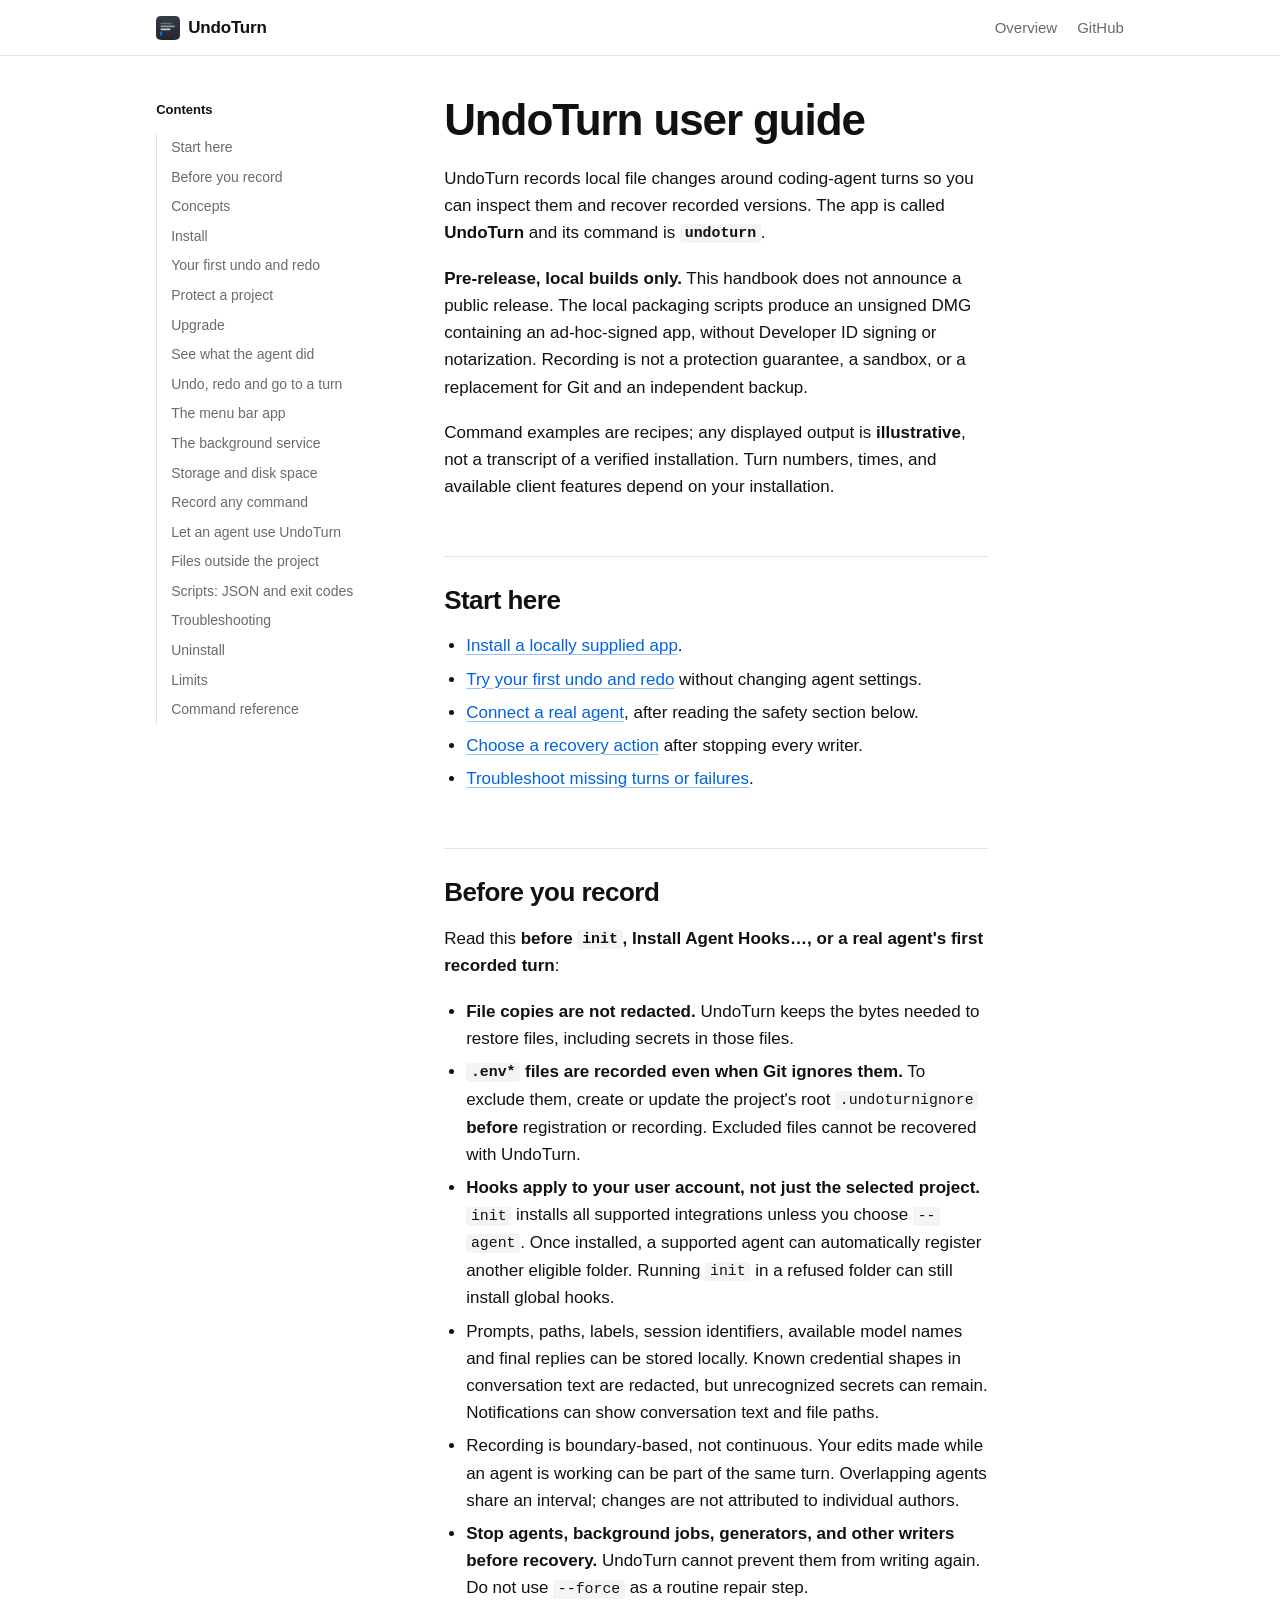
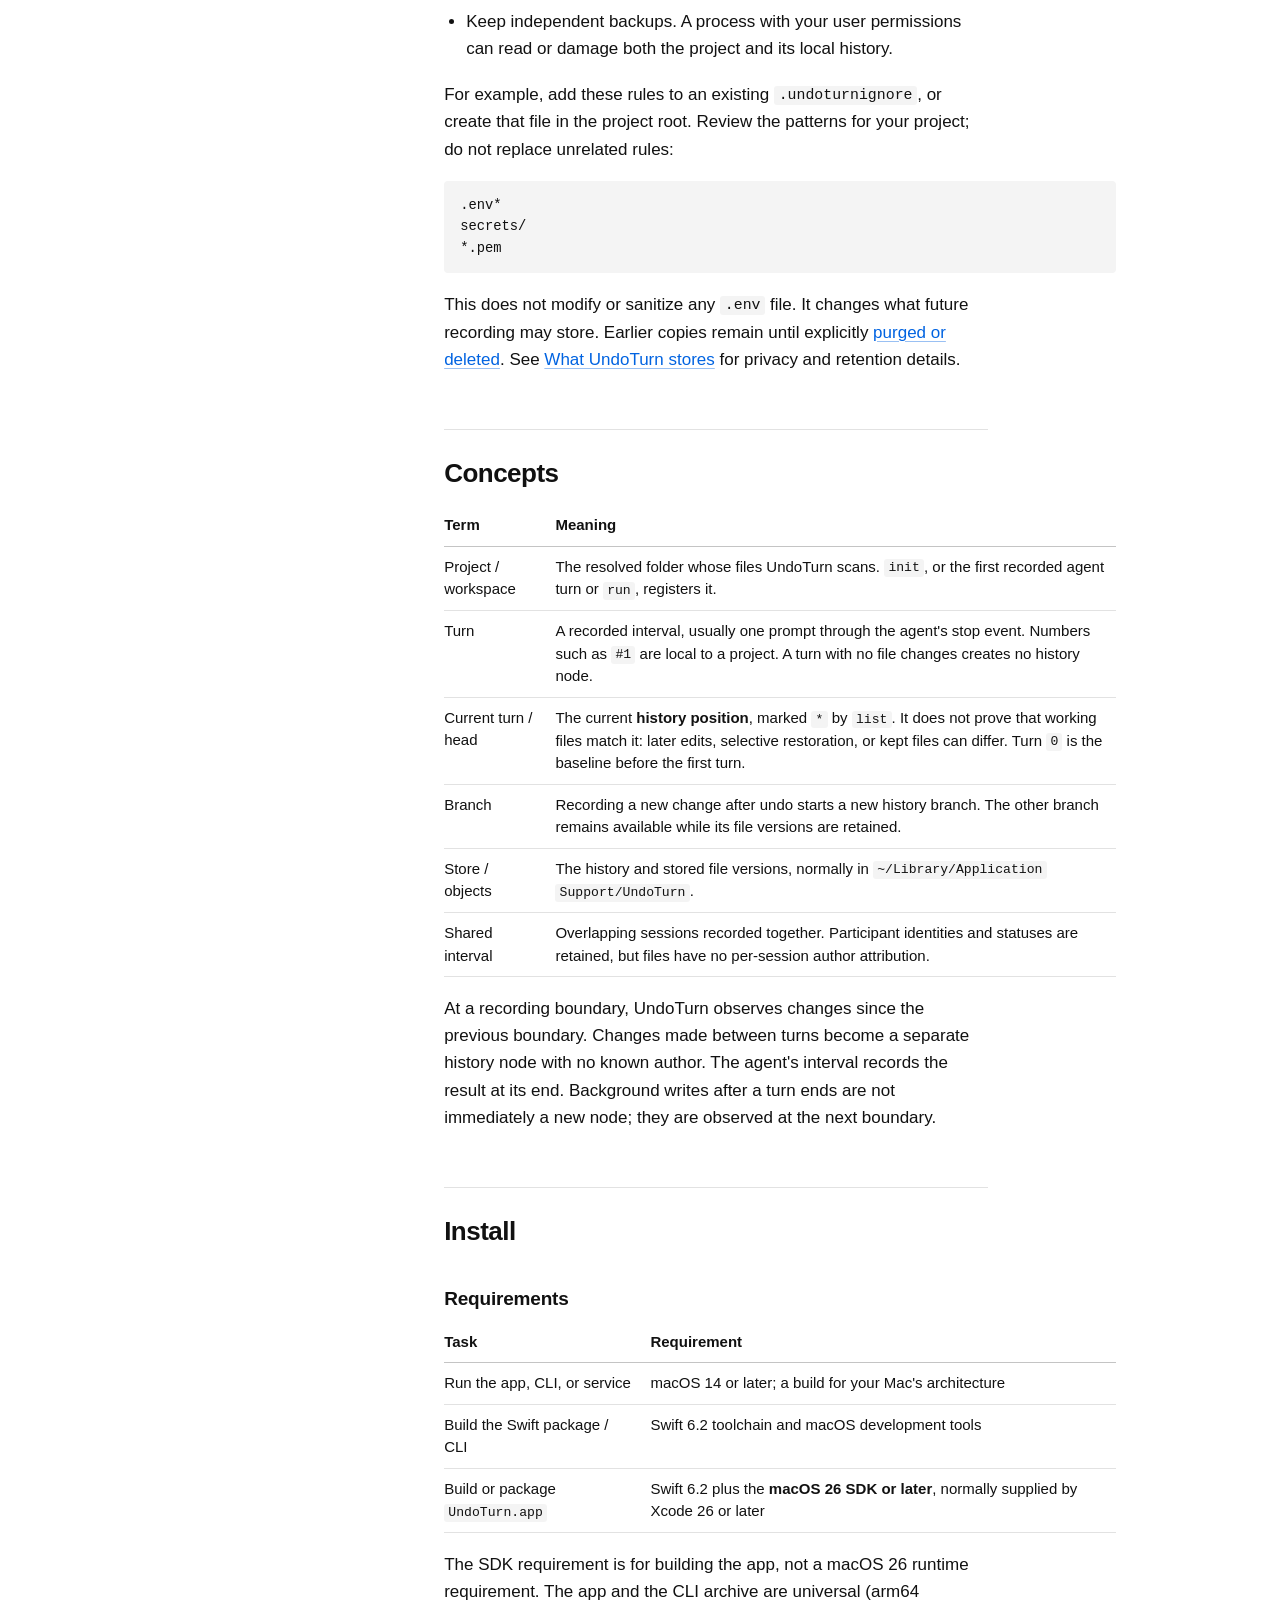
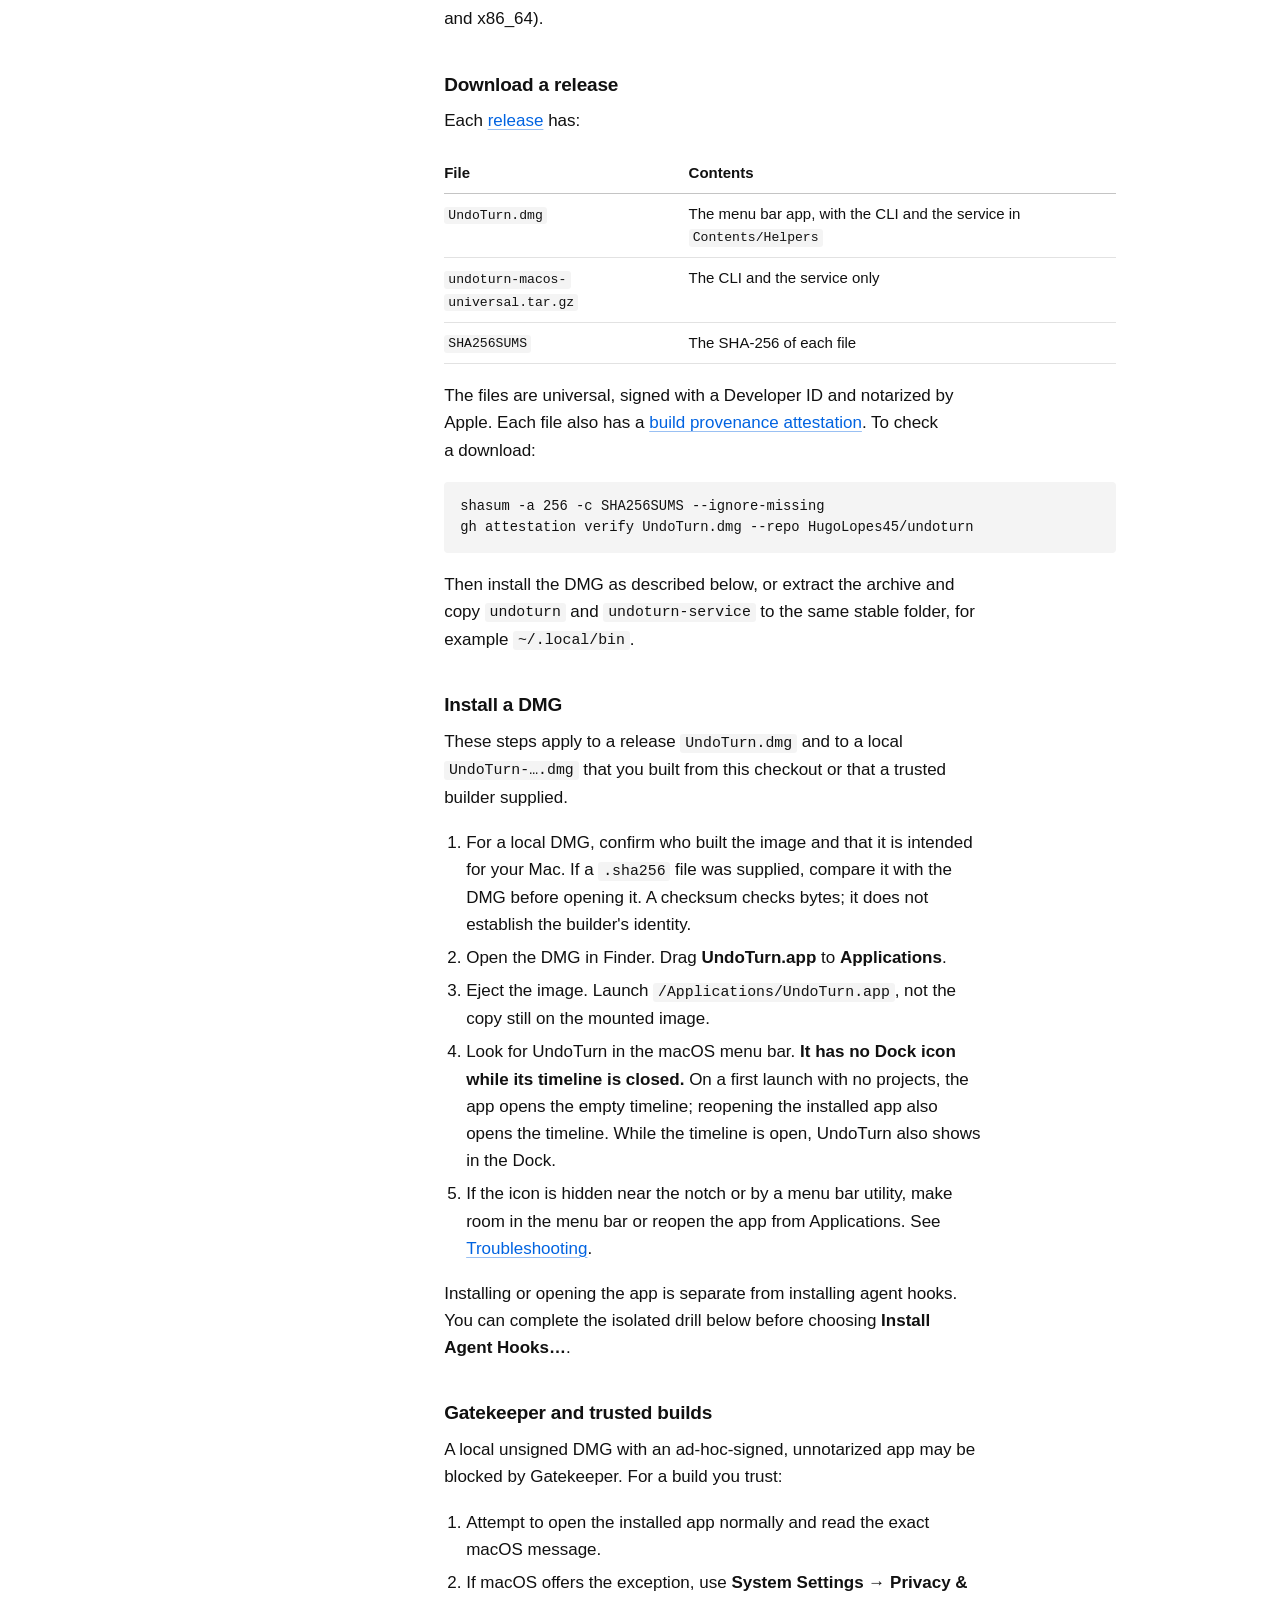
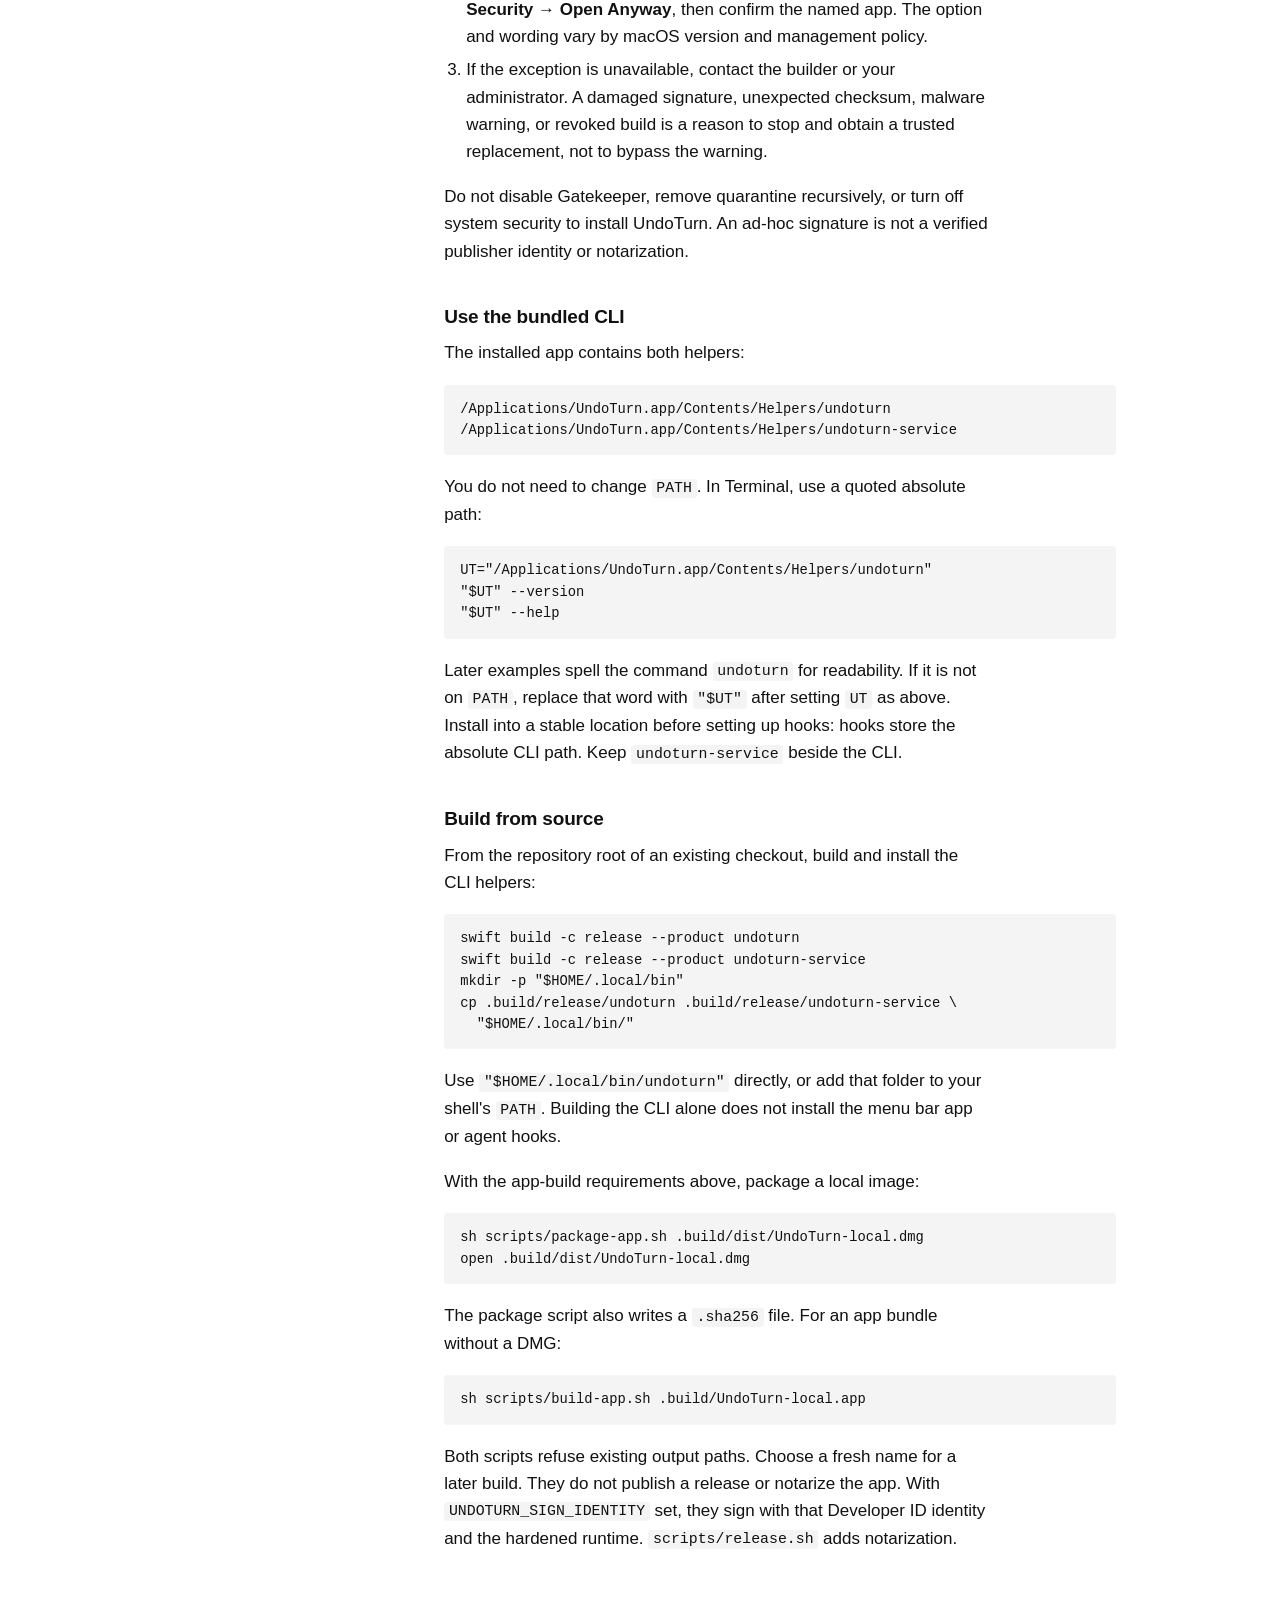
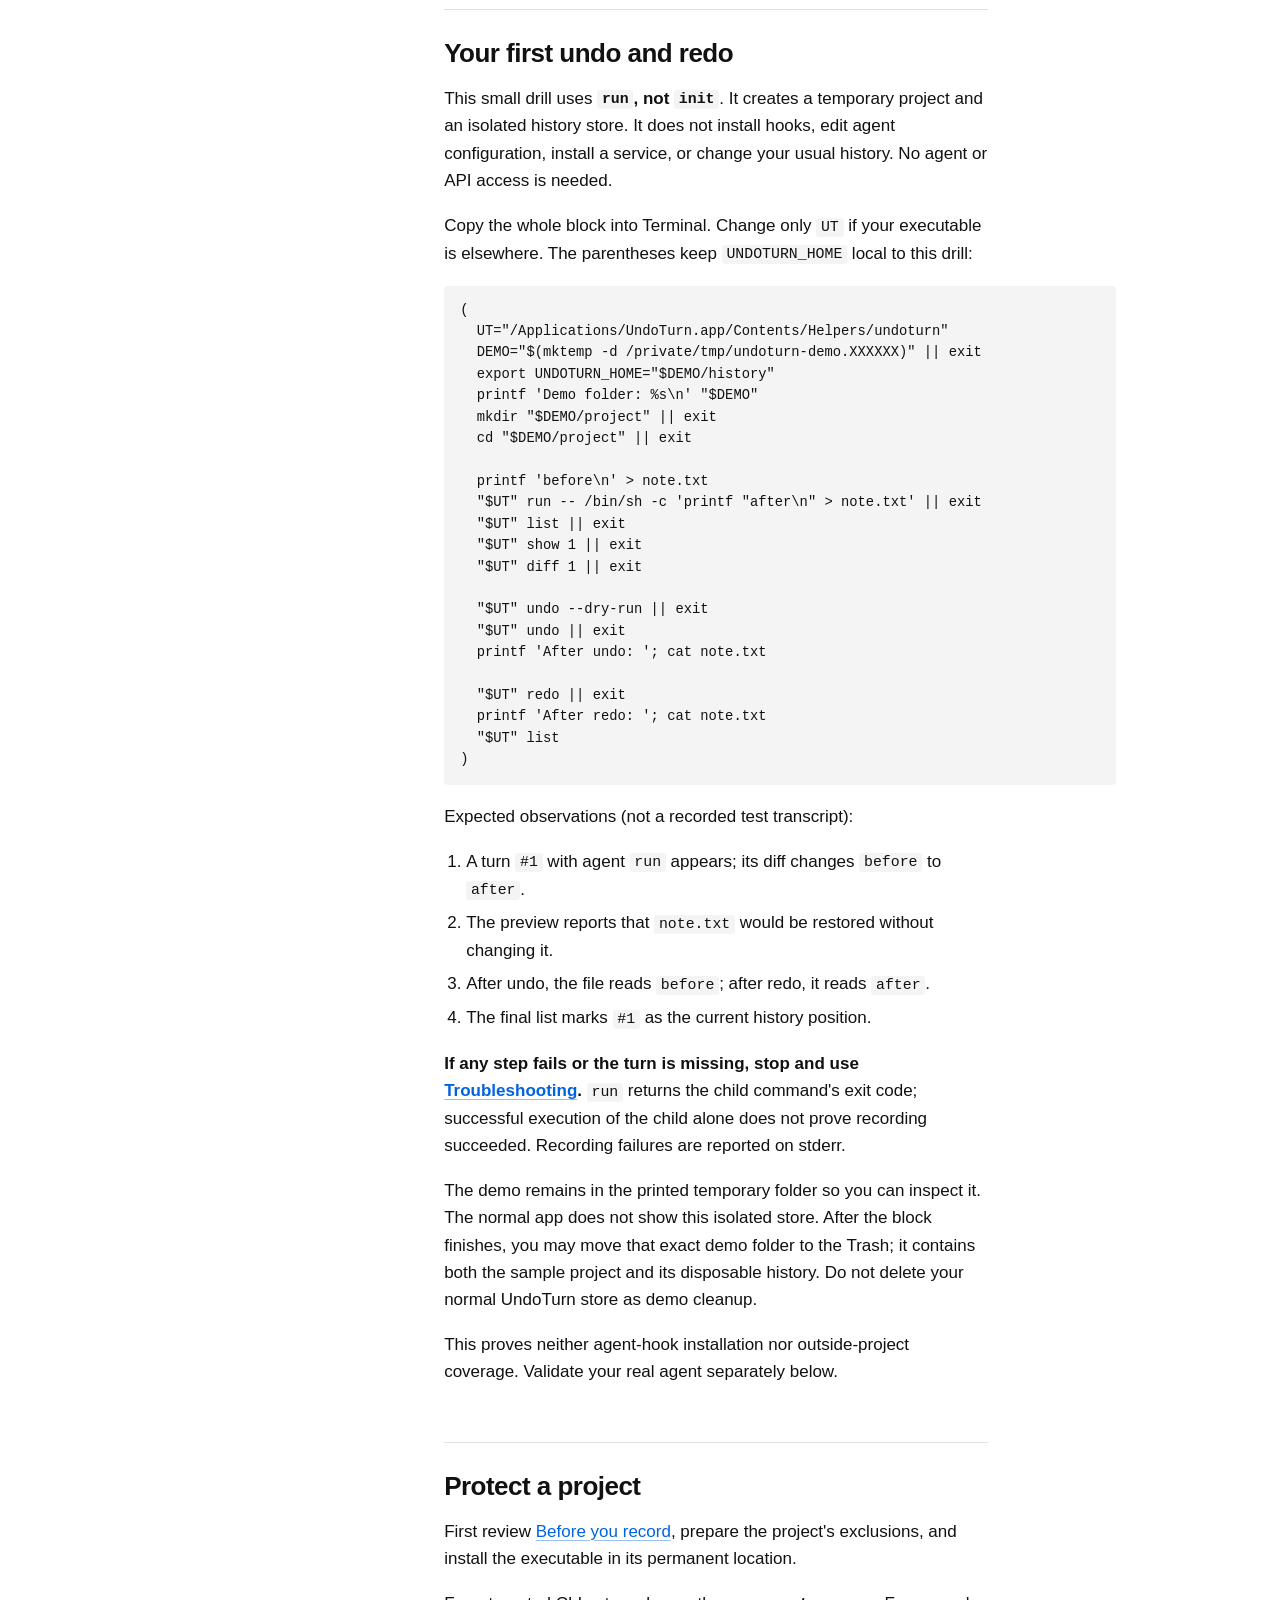
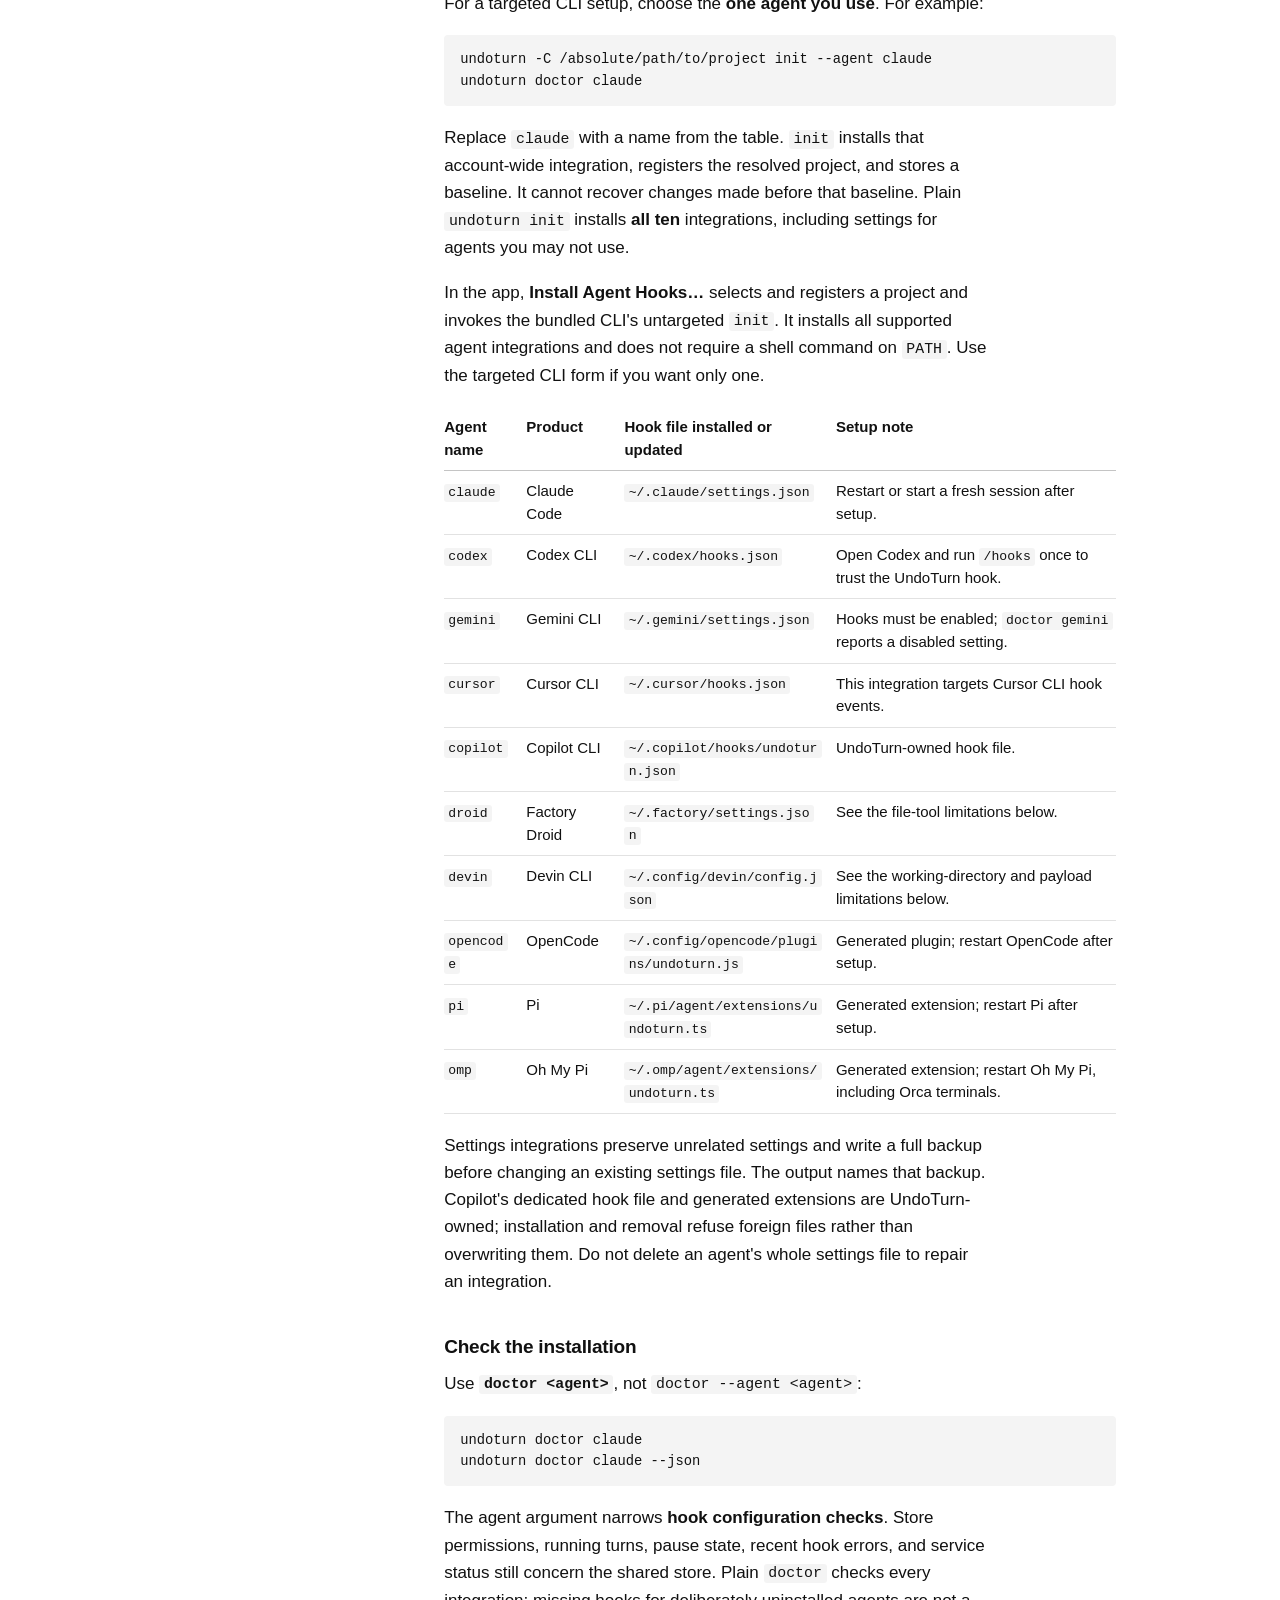
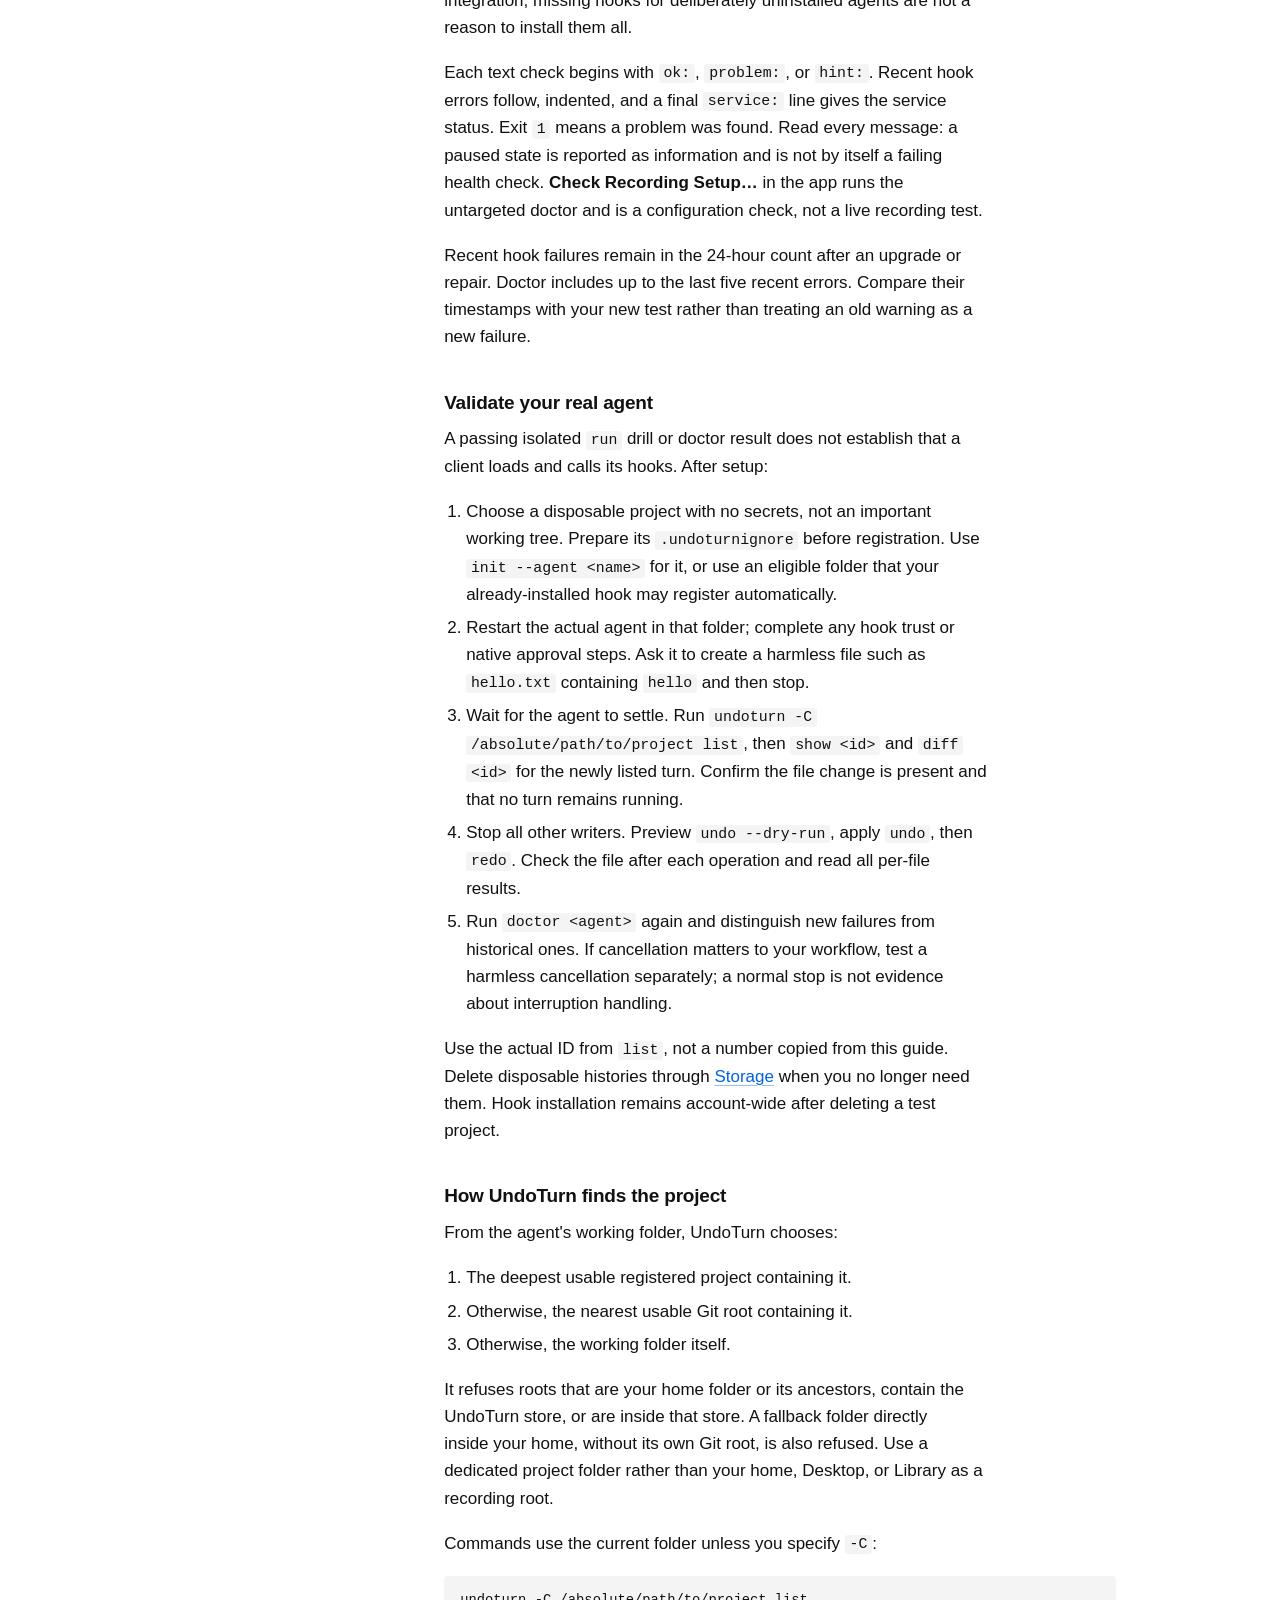
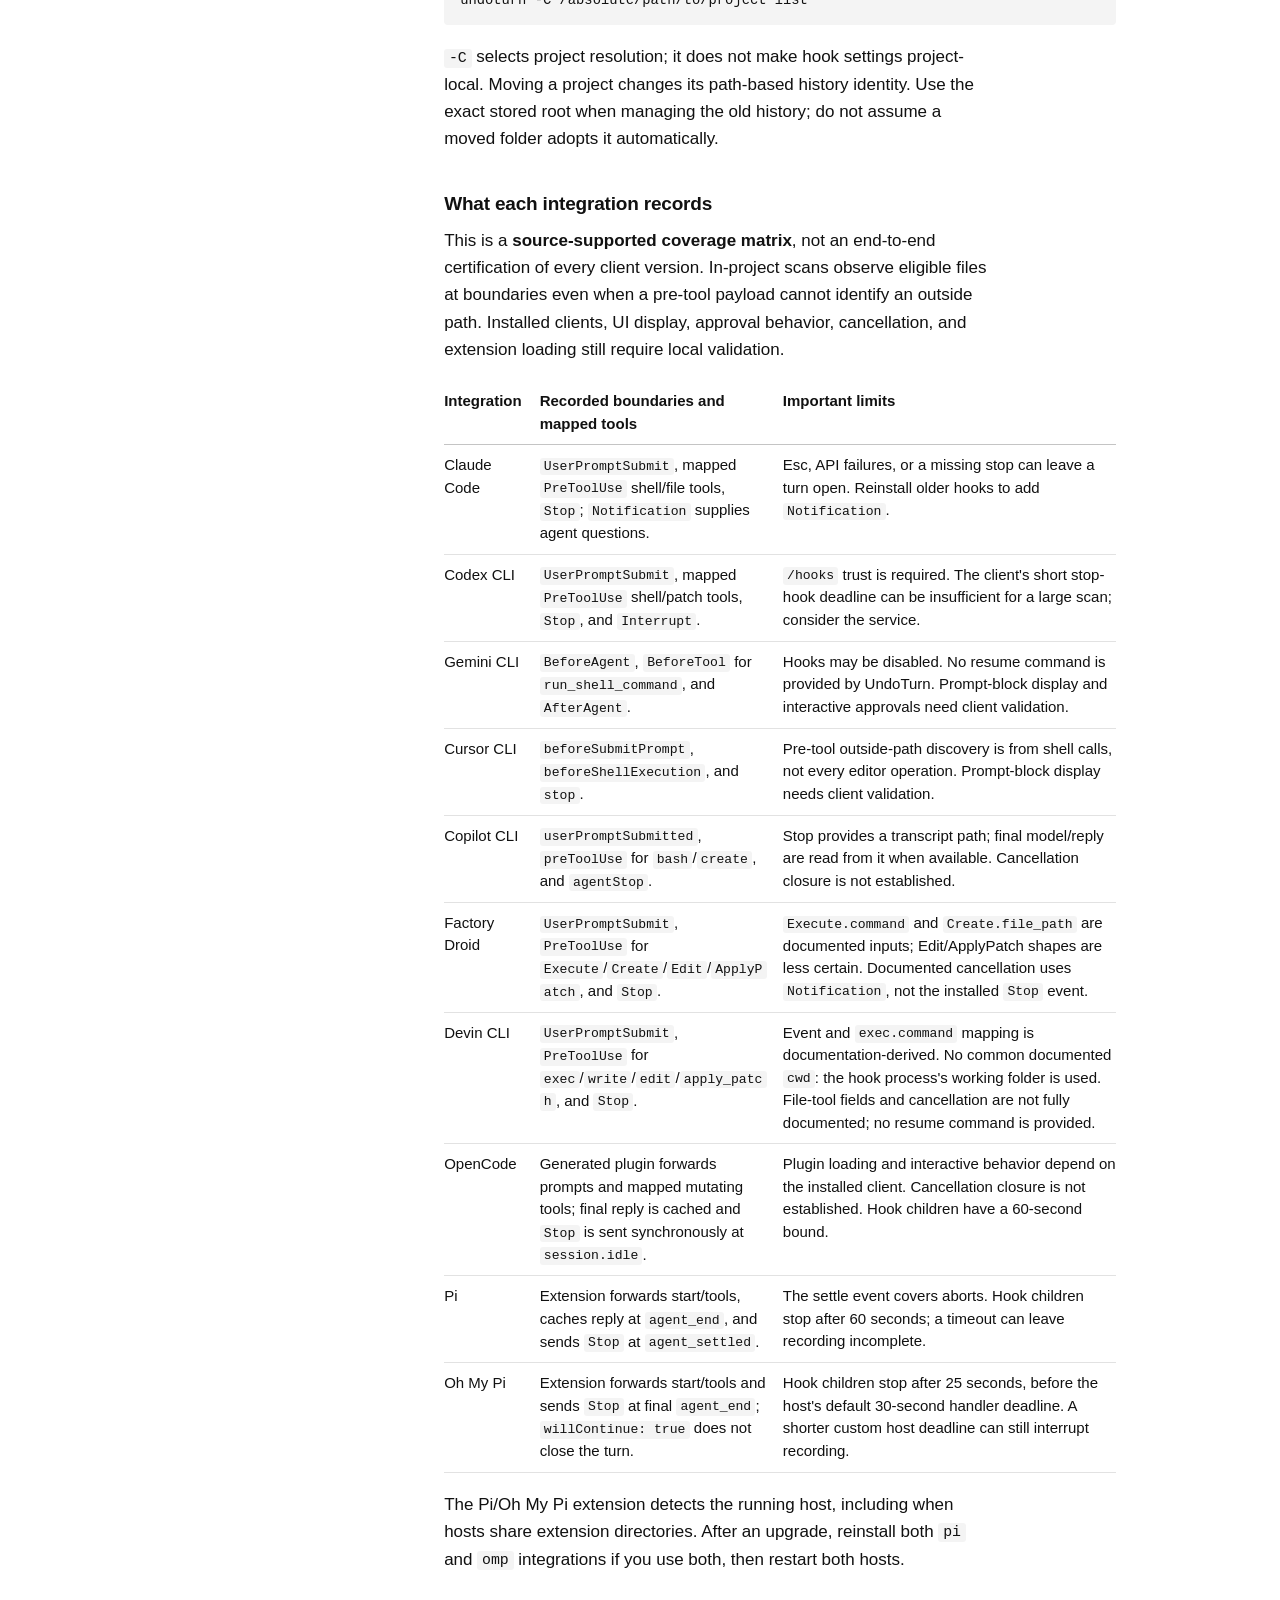
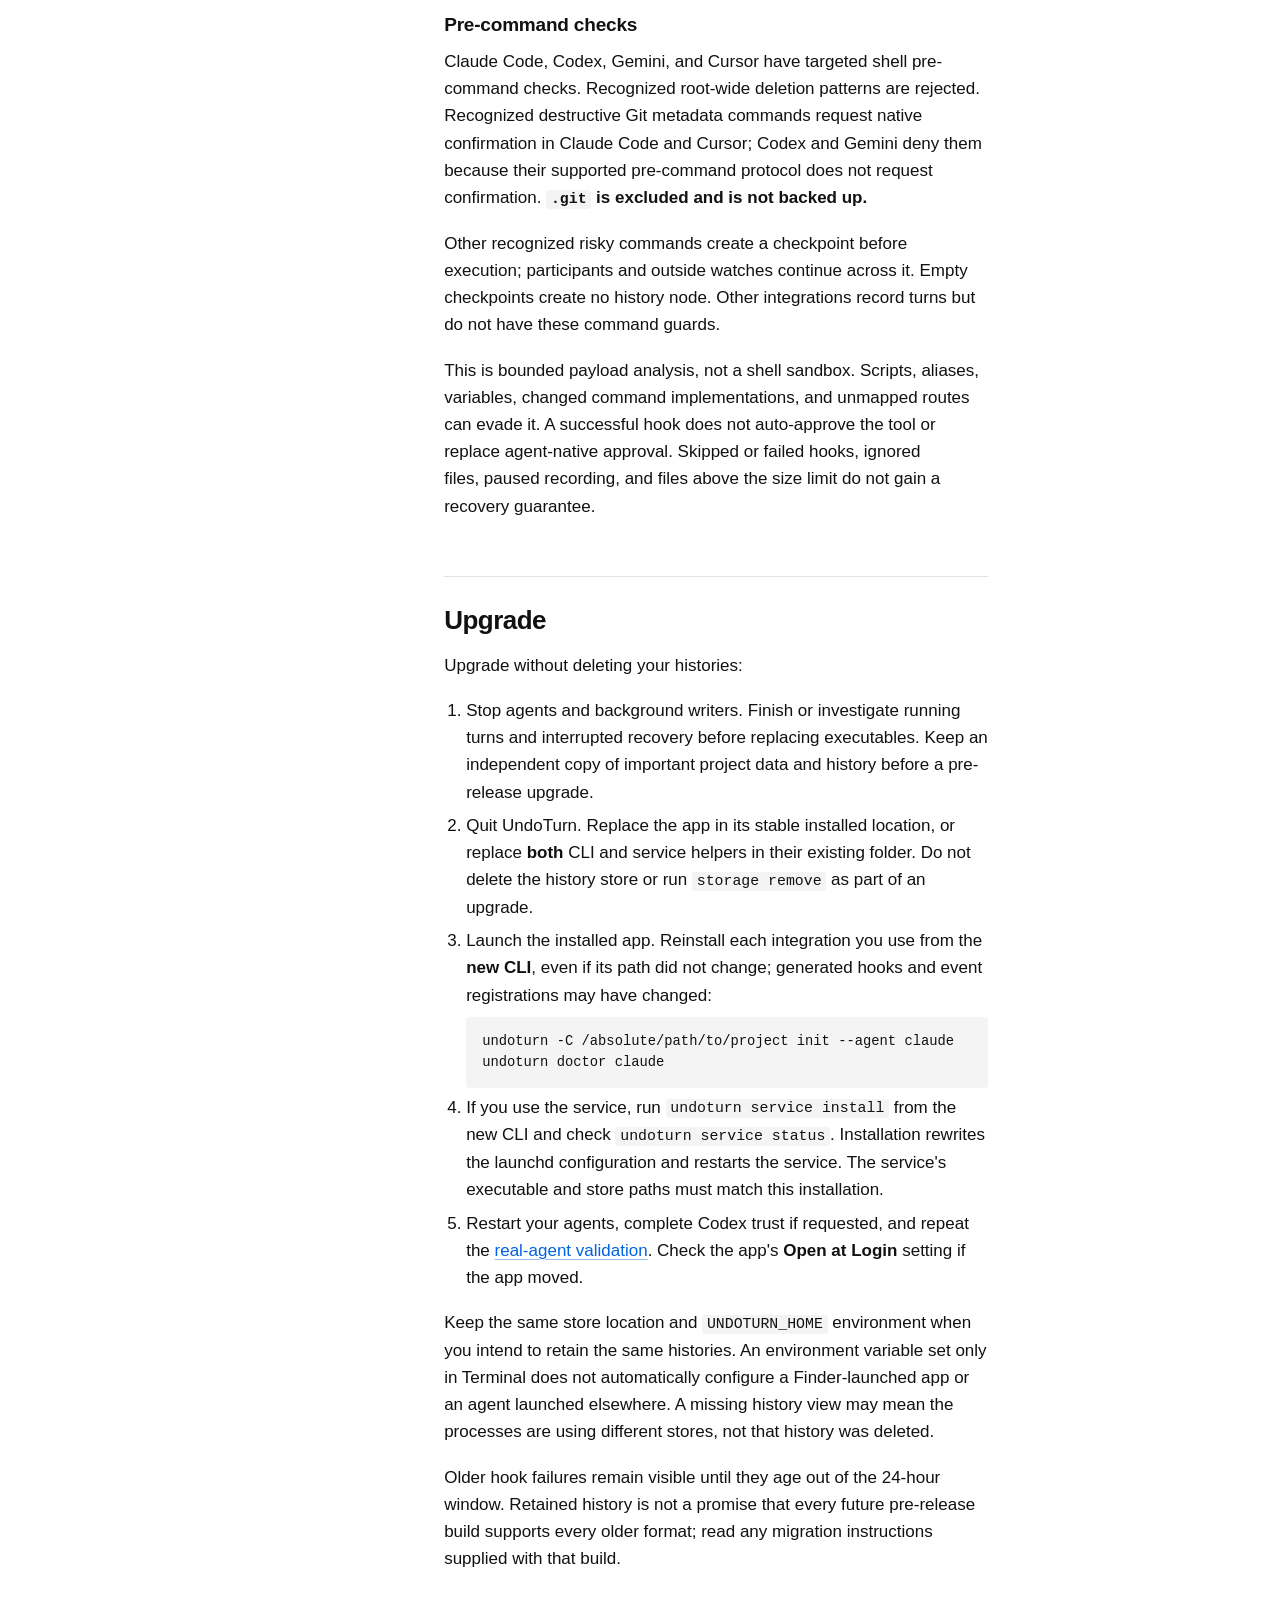
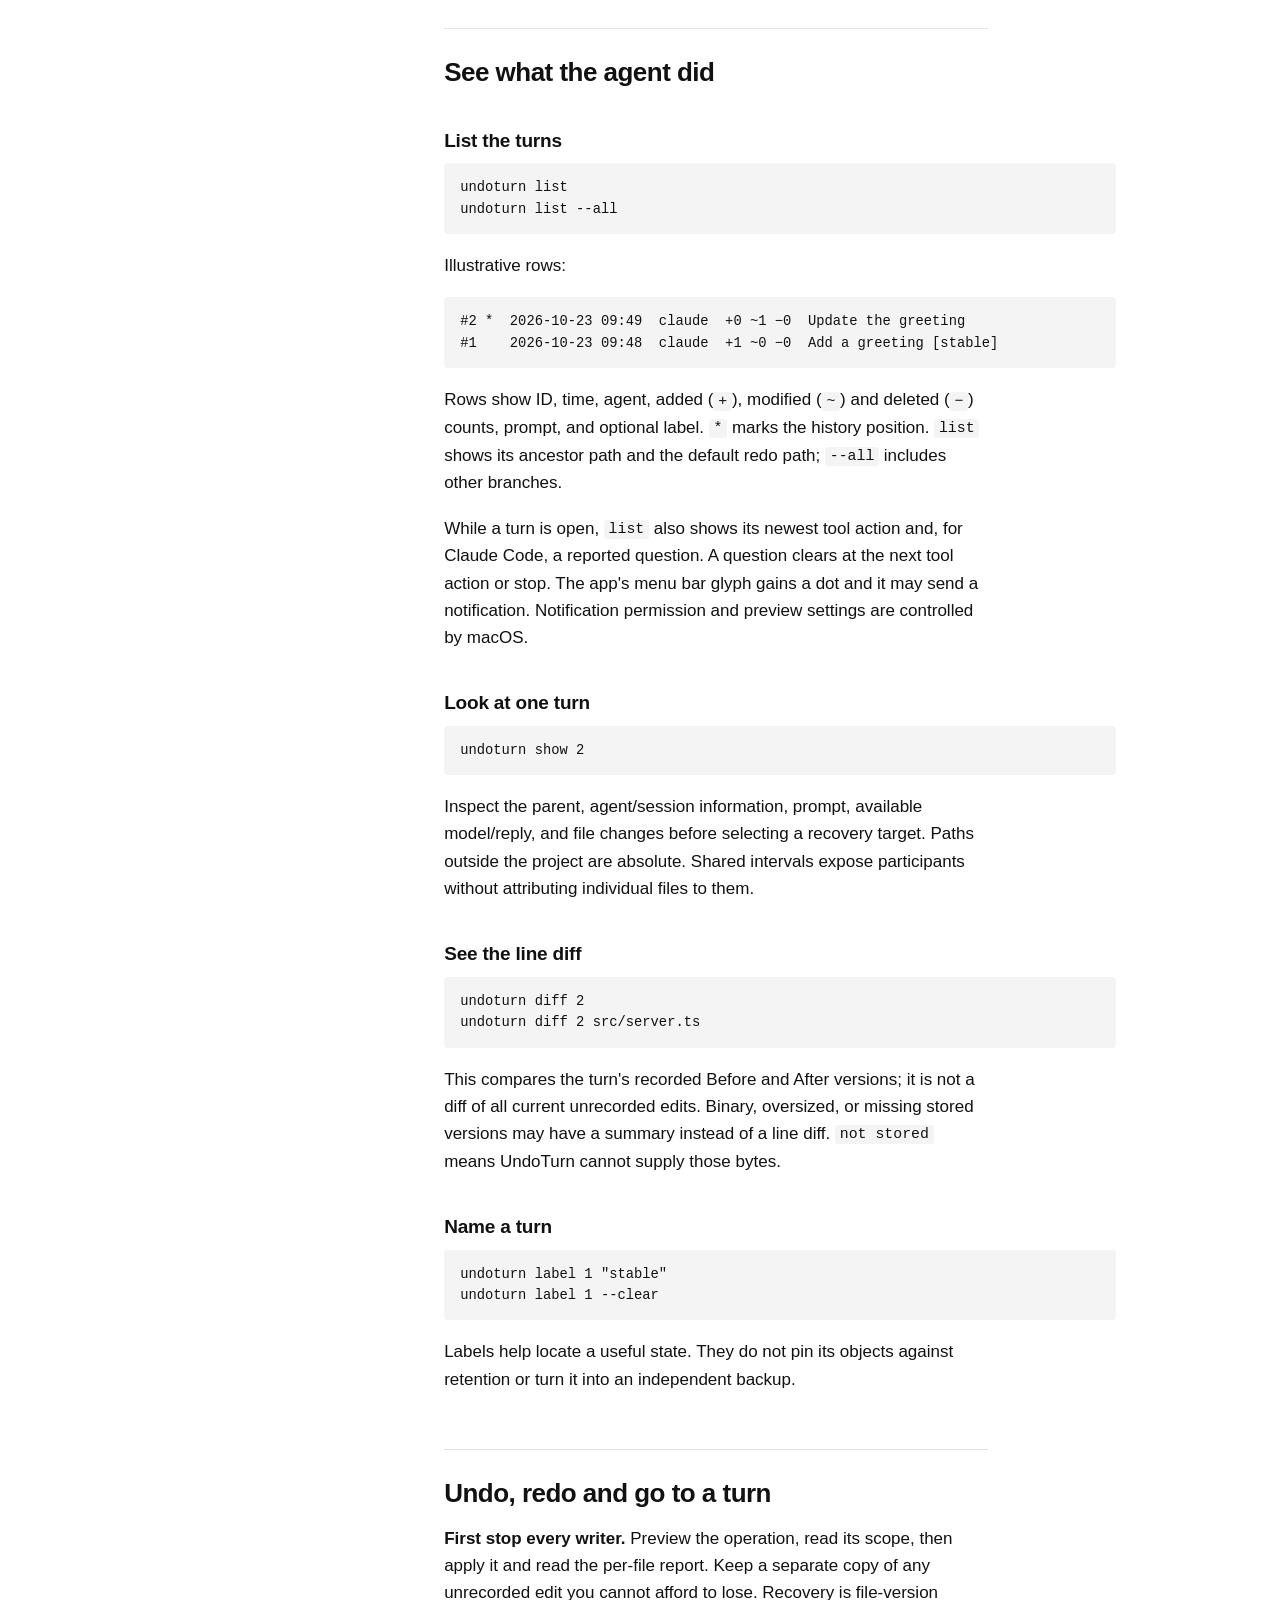
==== docs/guide.html @ 2c68b7ab "Offer release downloads in the README, guide and site Users should install a signed, notarized build" ====
<!doctype html>
<html lang="en">
<head>
<meta charset="utf-8">
<meta name="viewport" content="width=device-width, initial-scale=1">
<title>UndoTurn user guide</title>
<meta name="description" content="Install UndoTurn, record agent turns, and recover files on macOS: setup, commands, recovery choices and limits.">
<meta name="color-scheme" content="light dark">
<meta name="theme-color" content="#ffffff" media="(prefers-color-scheme: light)">
<meta name="theme-color" content="#111111" media="(prefers-color-scheme: dark)">
<link rel="icon" href="images/icon.svg" type="image/svg+xml">
<link rel="stylesheet" href="guide.css">
<script src="guide.js" defer></script>
</head>
<body>
<a class="skip" href="#content">Skip to the guide</a>
<header class="site">
  <a class="wordmark" href="./"><img src="images/icon.svg" width="24" height="24" alt=""> UndoTurn</a>
  <nav aria-label="Site">
    <ul>
      <li><a href="./">Overview</a></li>
      <li><a href="https://github.com/HugoLopes45/undoturn">GitHub</a></li>
    </ul>
  </nav>
</header>
<div class="layout">
  <nav class="rail" aria-labelledby="rail-label">
    <p class="rail__label" id="rail-label">Contents</p>
    <ol>
      <li><a href="#start-here">Start here</a></li>
      <li><a href="#before-you-record">Before you record</a></li>
      <li><a href="#concepts">Concepts</a></li>
      <li><a href="#install">Install</a></li>
      <li><a href="#your-first-undo-and-redo">Your first undo and redo</a></li>
      <li><a href="#protect-a-project">Protect a project</a></li>
      <li><a href="#upgrade">Upgrade</a></li>
      <li><a href="#see-what-the-agent-did">See what the agent did</a></li>
      <li><a href="#undo-redo-and-go-to-a-turn">Undo, redo and go to a turn</a></li>
      <li><a href="#the-menu-bar-app">The menu bar app</a></li>
      <li><a href="#the-background-service">The background service</a></li>
      <li><a href="#storage-and-disk-space">Storage and disk space</a></li>
      <li><a href="#record-any-command">Record any command</a></li>
      <li><a href="#let-an-agent-use-undoturn">Let an agent use UndoTurn</a></li>
      <li><a href="#files-outside-the-project">Files outside the project</a></li>
      <li><a href="#scripts-json-and-exit-codes">Scripts: JSON and exit codes</a></li>
      <li><a href="#troubleshooting">Troubleshooting</a></li>
      <li><a href="#uninstall">Uninstall</a></li>
      <li><a href="#limits">Limits</a></li>
      <li><a href="#command-reference">Command reference</a></li>
    </ol>
  </nav>
  <main id="content">
    <h1>UndoTurn user guide</h1>
    <details class="toc">
      <summary>Contents</summary>
      <nav aria-label="Contents">
        <ol>
          <li><a href="#start-here">Start here</a></li>
          <li><a href="#before-you-record">Before you record</a></li>
          <li><a href="#concepts">Concepts</a></li>
          <li><a href="#install">Install</a></li>
          <li><a href="#your-first-undo-and-redo">Your first undo and redo</a></li>
          <li><a href="#protect-a-project">Protect a project</a></li>
          <li><a href="#upgrade">Upgrade</a></li>
          <li><a href="#see-what-the-agent-did">See what the agent did</a></li>
          <li><a href="#undo-redo-and-go-to-a-turn">Undo, redo and go to a turn</a></li>
          <li><a href="#the-menu-bar-app">The menu bar app</a></li>
          <li><a href="#the-background-service">The background service</a></li>
          <li><a href="#storage-and-disk-space">Storage and disk space</a></li>
          <li><a href="#record-any-command">Record any command</a></li>
          <li><a href="#let-an-agent-use-undoturn">Let an agent use UndoTurn</a></li>
          <li><a href="#files-outside-the-project">Files outside the project</a></li>
          <li><a href="#scripts-json-and-exit-codes">Scripts: JSON and exit codes</a></li>
          <li><a href="#troubleshooting">Troubleshooting</a></li>
          <li><a href="#uninstall">Uninstall</a></li>
          <li><a href="#limits">Limits</a></li>
          <li><a href="#command-reference">Command reference</a></li>
        </ol>
      </nav>
    </details>
<p>UndoTurn records local file changes around coding-agent turns so you can inspect them and recover recorded versions. The app is called <strong>UndoTurn</strong> and its command is <strong><code>undoturn</code></strong>.</p>
<p><strong>Pre-release, local builds only.</strong> This handbook does not announce a public release. The local packaging scripts produce an unsigned DMG containing an ad-hoc-signed app, without Developer ID signing or notarization. Recording is not a protection guarantee, a sandbox, or a replacement for Git and an independent backup.</p>
<p>Command examples are recipes; any displayed output is <strong>illustrative</strong>, not a transcript of a verified installation. Turn numbers, times, and available client features depend on your installation.</p>
<h2 id="start-here"><a href="#start-here">Start here</a></h2>
<ul>
<li><a href="#install">Install a locally supplied app</a>.</li>
<li><a href="#your-first-undo-and-redo">Try your first undo and redo</a> without changing agent settings.</li>
<li><a href="#protect-a-project">Connect a real agent</a>, after reading the safety section below.</li>
<li><a href="#choose-the-right-recovery">Choose a recovery action</a> after stopping every writer.</li>
<li><a href="#troubleshooting">Troubleshoot missing turns or failures</a>.</li>
</ul>
<h2 id="before-you-record"><a href="#before-you-record">Before you record</a></h2>
<p>Read this <strong>before <code>init</code>, Install Agent Hooks…, or a real agent's first recorded turn</strong>:</p>
<ul>
<li><strong>File copies are not redacted.</strong> UndoTurn keeps the bytes needed to restore files, including secrets in those files.</li>
<li><strong><code>.env*</code> files are recorded even when Git ignores them.</strong> To exclude them, create or update the project's root <code>.undoturnignore</code> <strong>before</strong> registration or recording. Excluded files cannot be recovered with UndoTurn.</li>
<li><strong>Hooks apply to your user account, not just the selected project.</strong> <code>init</code> installs all supported integrations unless you choose <code>--agent</code>. Once installed, a supported agent can automatically register another eligible folder. Running <code>init</code> in a refused folder can still install global hooks.</li>
<li>Prompts, paths, labels, session identifiers, available model names and final replies can be stored locally. Known credential shapes in conversation text are redacted, but unrecognized secrets can remain. Notifications can show conversation text and file paths.</li>
<li>Recording is boundary-based, not continuous. Your edits made while an agent is working can be part of the same turn. Overlapping agents share an interval; changes are not attributed to individual authors.</li>
<li><strong>Stop agents, background jobs, generators, and other writers before recovery.</strong> UndoTurn cannot prevent them from writing again. Do not use <code>--force</code> as a routine repair step.</li>
<li>Keep independent backups. A process with your user permissions can read or damage both the project and its local history.</li>
</ul>
<p>For example, add these rules to an existing <code>.undoturnignore</code>, or create that file in the project root. Review the patterns for your project; do not replace unrelated rules:</p>
<pre class="gitignore" tabindex="0"><code>.env*
secrets/
*.pem</code></pre>
<p>This does not modify or sanitize any <code>.env</code> file. It changes what future recording may store. Earlier copies remain until explicitly <a href="#ignored-files">purged or deleted</a>. See <a href="#what-undoturn-stores">What UndoTurn stores</a> for privacy and retention details.</p>
<h2 id="concepts"><a href="#concepts">Concepts</a></h2>
<div class="table-scroll" tabindex="0">
<table>
<thead>
<tr>
<th>Term</th>
<th>Meaning</th>
</tr>
</thead>
<tbody>
<tr>
<td>Project / workspace</td>
<td>The resolved folder whose files UndoTurn scans. <code>init</code>, or the first recorded agent turn or <code>run</code>, registers it.</td>
</tr>
<tr>
<td>Turn</td>
<td>A recorded interval, usually one prompt through the agent's stop event. Numbers such as <code>#1</code> are local to a project. A turn with no file changes creates no history node.</td>
</tr>
<tr>
<td>Current turn / head</td>
<td>The current <strong>history position</strong>, marked <code>*</code> by <code>list</code>. It does not prove that working files match it: later edits, selective restoration, or kept files can differ. Turn <code>0</code> is the baseline before the first turn.</td>
</tr>
<tr>
<td>Branch</td>
<td>Recording a new change after undo starts a new history branch. The other branch remains available while its file versions are retained.</td>
</tr>
<tr>
<td>Store / objects</td>
<td>The history and stored file versions, normally in <code>~/Library/Application Support/UndoTurn</code>.</td>
</tr>
<tr>
<td>Shared interval</td>
<td>Overlapping sessions recorded together. Participant identities and statuses are retained, but files have no per-session author attribution.</td>
</tr>
</tbody>
</table>
</div>
<p>At a recording boundary, UndoTurn observes changes since the previous boundary. Changes made between turns become a separate history node with no known author. The agent's interval records the result at its end. Background writes after a turn ends are not immediately a new node; they are observed at the next boundary.</p>
<h2 id="install"><a href="#install">Install</a></h2>
<h3 id="requirements"><a href="#requirements">Requirements</a></h3>
<div class="table-scroll" tabindex="0">
<table>
<thead>
<tr>
<th>Task</th>
<th>Requirement</th>
</tr>
</thead>
<tbody>
<tr>
<td>Run the app, CLI, or service</td>
<td>macOS 14 or later; a build for your Mac's architecture</td>
</tr>
<tr>
<td>Build the Swift package / CLI</td>
<td>Swift 6.2 toolchain and macOS development tools</td>
</tr>
<tr>
<td>Build or package <code>UndoTurn.app</code></td>
<td>Swift 6.2 plus the <strong>macOS 26 SDK or later</strong>, normally supplied by Xcode 26 or later</td>
</tr>
</tbody>
</table>
</div>
<p>The SDK requirement is for building the app, not a macOS 26 runtime requirement. The app and the CLI archive are universal (arm64 and x86_64).</p>
<h3 id="download-a-release"><a href="#download-a-release">Download a release</a></h3>
<p>Each <a href="https://github.com/HugoLopes45/undoturn/releases">release</a> has:</p>
<div class="table-scroll" tabindex="0">
<table>
<thead>
<tr>
<th>File</th>
<th>Contents</th>
</tr>
</thead>
<tbody>
<tr>
<td><code>UndoTurn.dmg</code></td>
<td>The menu bar app, with the CLI and the service in <code>Contents/Helpers</code></td>
</tr>
<tr>
<td><code>undoturn-macos-universal.tar.gz</code></td>
<td>The CLI and the service only</td>
</tr>
<tr>
<td><code>SHA256SUMS</code></td>
<td>The SHA-256 of each file</td>
</tr>
</tbody>
</table>
</div>
<p>The files are universal, signed with a Developer ID and notarized by Apple. Each file also has a <a href="https://docs.github.com/actions/security-for-github-actions/using-artifact-attestations">build provenance attestation</a>. To check a download:</p>
<pre class="sh" tabindex="0"><code>shasum -a 256 -c SHA256SUMS --ignore-missing
gh attestation verify UndoTurn.dmg --repo HugoLopes45/undoturn</code></pre>
<p>Then install the DMG as described below, or extract the archive and copy <code>undoturn</code> and <code>undoturn-service</code> to the same stable folder, for example <code>~/.local/bin</code>.</p>
<h3 id="install-a-dmg"><a href="#install-a-dmg">Install a DMG</a></h3>
<p>These steps apply to a release <code>UndoTurn.dmg</code> and to a local <code>UndoTurn-….dmg</code> that you built from this checkout or that a trusted builder supplied.</p>
<ol type="1">
<li>For a local DMG, confirm who built the image and that it is intended for your Mac. If a <code>.sha256</code> file was supplied, compare it with the DMG before opening it. A checksum checks bytes; it does not establish the builder's identity.</li>
<li>Open the DMG in Finder. Drag <strong>UndoTurn.app</strong> to <strong>Applications</strong>.</li>
<li>Eject the image. Launch <code>/Applications/UndoTurn.app</code>, not the copy still on the mounted image.</li>
<li>Look for UndoTurn in the macOS menu bar. <strong>It has no Dock icon while its timeline is closed.</strong> On a first launch with no projects, the app opens the empty timeline; reopening the installed app also opens the timeline. While the timeline is open, UndoTurn also shows in the Dock.</li>
<li>If the icon is hidden near the notch or by a menu bar utility, make room in the menu bar or reopen the app from Applications. See <a href="#troubleshooting">Troubleshooting</a>.</li>
</ol>
<p>Installing or opening the app is separate from installing agent hooks. You can complete the isolated drill below before choosing <strong>Install Agent Hooks…</strong>.</p>
<h3 id="gatekeeper-and-trusted-builds"><a href="#gatekeeper-and-trusted-builds">Gatekeeper and trusted builds</a></h3>
<p>A local unsigned DMG with an ad-hoc-signed, unnotarized app may be blocked by Gatekeeper. For a build you trust:</p>
<ol type="1">
<li>Attempt to open the installed app normally and read the exact macOS message.</li>
<li>If macOS offers the exception, use <strong>System Settings → Privacy &amp; Security → Open Anyway</strong>, then confirm the named app. The option and wording vary by macOS version and management policy.</li>
<li>If the exception is unavailable, contact the builder or your administrator. A damaged signature, unexpected checksum, malware warning, or revoked build is a reason to stop and obtain a trusted replacement, not to bypass the warning.</li>
</ol>
<p>Do not disable Gatekeeper, remove quarantine recursively, or turn off system security to install UndoTurn. An ad-hoc signature is not a verified publisher identity or notarization.</p>
<h3 id="use-the-bundled-cli"><a href="#use-the-bundled-cli">Use the bundled CLI</a></h3>
<p>The installed app contains both helpers:</p>
<pre class="text" tabindex="0"><code>/Applications/UndoTurn.app/Contents/Helpers/undoturn
/Applications/UndoTurn.app/Contents/Helpers/undoturn-service</code></pre>
<p>You do not need to change <code>PATH</code>. In Terminal, use a quoted absolute path:</p>
<pre class="sh" tabindex="0"><code>UT=&quot;/Applications/UndoTurn.app/Contents/Helpers/undoturn&quot;
&quot;$UT&quot; --version
&quot;$UT&quot; --help</code></pre>
<p>Later examples spell the command <code>undoturn</code> for readability. If it is not on <code>PATH</code>, replace that word with <code>"$UT"</code> after setting <code>UT</code> as above. Install into a stable location before setting up hooks: hooks store the absolute CLI path. Keep <code>undoturn-service</code> beside the CLI.</p>
<h3 id="build-from-source"><a href="#build-from-source">Build from source</a></h3>
<p>From the repository root of an existing checkout, build and install the CLI helpers:</p>
<pre class="sh" tabindex="0"><code>swift build -c release --product undoturn
swift build -c release --product undoturn-service
mkdir -p &quot;$HOME/.local/bin&quot;
cp .build/release/undoturn .build/release/undoturn-service \
  &quot;$HOME/.local/bin/&quot;</code></pre>
<p>Use <code>"$HOME/.local/bin/undoturn"</code> directly, or add that folder to your shell's <code>PATH</code>. Building the CLI alone does not install the menu bar app or agent hooks.</p>
<p>With the app-build requirements above, package a local image:</p>
<pre class="sh" tabindex="0"><code>sh scripts/package-app.sh .build/dist/UndoTurn-local.dmg
open .build/dist/UndoTurn-local.dmg</code></pre>
<p>The package script also writes a <code>.sha256</code> file. For an app bundle without a DMG:</p>
<pre class="sh" tabindex="0"><code>sh scripts/build-app.sh .build/UndoTurn-local.app</code></pre>
<p>Both scripts refuse existing output paths. Choose a fresh name for a later build. They do not publish a release or notarize the app. With <code>UNDOTURN_SIGN_IDENTITY</code> set, they sign with that Developer ID identity and the hardened runtime. <code>scripts/release.sh</code> adds notarization.</p>
<h2 id="your-first-undo-and-redo"><a href="#your-first-undo-and-redo">Your first undo and redo</a></h2>
<p>This small drill uses <strong><code>run</code>, not <code>init</code></strong>. It creates a temporary project and an isolated history store. It does not install hooks, edit agent configuration, install a service, or change your usual history. No agent or API access is needed.</p>
<p>Copy the whole block into Terminal. Change only <code>UT</code> if your executable is elsewhere. The parentheses keep <code>UNDOTURN_HOME</code> local to this drill:</p>
<pre class="sh" tabindex="0"><code>(
  UT=&quot;/Applications/UndoTurn.app/Contents/Helpers/undoturn&quot;
  DEMO=&quot;$(mktemp -d /private/tmp/undoturn-demo.XXXXXX)&quot; || exit
  export UNDOTURN_HOME=&quot;$DEMO/history&quot;
  printf &#39;Demo folder: %s\n&#39; &quot;$DEMO&quot;
  mkdir &quot;$DEMO/project&quot; || exit
  cd &quot;$DEMO/project&quot; || exit

  printf &#39;before\n&#39; &gt; note.txt
  &quot;$UT&quot; run -- /bin/sh -c &#39;printf &quot;after\n&quot; &gt; note.txt&#39; || exit
  &quot;$UT&quot; list || exit
  &quot;$UT&quot; show 1 || exit
  &quot;$UT&quot; diff 1 || exit

  &quot;$UT&quot; undo --dry-run || exit
  &quot;$UT&quot; undo || exit
  printf &#39;After undo: &#39;; cat note.txt

  &quot;$UT&quot; redo || exit
  printf &#39;After redo: &#39;; cat note.txt
  &quot;$UT&quot; list
)</code></pre>
<p>Expected observations (not a recorded test transcript):</p>
<ol type="1">
<li>A turn <code>#1</code> with agent <code>run</code> appears; its diff changes <code>before</code> to <code>after</code>.</li>
<li>The preview reports that <code>note.txt</code> would be restored without changing it.</li>
<li>After undo, the file reads <code>before</code>; after redo, it reads <code>after</code>.</li>
<li>The final list marks <code>#1</code> as the current history position.</li>
</ol>
<p><strong>If any step fails or the turn is missing, stop and use <a href="#troubleshooting">Troubleshooting</a>.</strong> <code>run</code> returns the child command's exit code; successful execution of the child alone does not prove recording succeeded. Recording failures are reported on stderr.</p>
<p>The demo remains in the printed temporary folder so you can inspect it. The normal app does not show this isolated store. After the block finishes, you may move that exact demo folder to the Trash; it contains both the sample project and its disposable history. Do not delete your normal UndoTurn store as demo cleanup.</p>
<p>This proves neither agent-hook installation nor outside-project coverage. Validate your real agent separately below.</p>
<h2 id="protect-a-project"><a href="#protect-a-project">Protect a project</a></h2>
<p>First review <a href="#before-you-record">Before you record</a>, prepare the project's exclusions, and install the executable in its permanent location.</p>
<p>For a targeted CLI setup, choose the <strong>one agent you use</strong>. For example:</p>
<pre class="sh" tabindex="0"><code>undoturn -C /absolute/path/to/project init --agent claude
undoturn doctor claude</code></pre>
<p>Replace <code>claude</code> with a name from the table. <code>init</code> installs that account-wide integration, registers the resolved project, and stores a baseline. It cannot recover changes made before that baseline. Plain <code>undoturn init</code> installs <strong>all ten</strong> integrations, including settings for agents you may not use.</p>
<p>In the app, <strong>Install Agent Hooks…</strong> selects and registers a project and invokes the bundled CLI's untargeted <code>init</code>. It installs all supported agent integrations and does not require a shell command on <code>PATH</code>. Use the targeted CLI form if you want only one.</p>
<div class="table-scroll stack" tabindex="0">
<table role="table">
<thead role="rowgroup">
<tr role="row">
<th role="columnheader">Agent name</th>
<th role="columnheader">Product</th>
<th role="columnheader">Hook file installed or updated</th>
<th role="columnheader">Setup note</th>
</tr>
</thead>
<tbody role="rowgroup">
<tr role="row">
<td role="cell" data-label="Agent name"><code>claude</code></td>
<td role="cell" data-label="Product">Claude Code</td>
<td role="cell" data-label="Hook file installed or updated"><code>~/.claude/settings.json</code></td>
<td role="cell" data-label="Setup note">Restart or start a fresh session after setup.</td>
</tr>
<tr role="row">
<td role="cell" data-label="Agent name"><code>codex</code></td>
<td role="cell" data-label="Product">Codex CLI</td>
<td role="cell" data-label="Hook file installed or updated"><code>~/.codex/hooks.json</code></td>
<td role="cell" data-label="Setup note">Open Codex and run <code>/hooks</code> once to trust the UndoTurn hook.</td>
</tr>
<tr role="row">
<td role="cell" data-label="Agent name"><code>gemini</code></td>
<td role="cell" data-label="Product">Gemini CLI</td>
<td role="cell" data-label="Hook file installed or updated"><code>~/.gemini/settings.json</code></td>
<td role="cell" data-label="Setup note">Hooks must be enabled; <code>doctor gemini</code> reports a disabled setting.</td>
</tr>
<tr role="row">
<td role="cell" data-label="Agent name"><code>cursor</code></td>
<td role="cell" data-label="Product">Cursor CLI</td>
<td role="cell" data-label="Hook file installed or updated"><code>~/.cursor/hooks.json</code></td>
<td role="cell" data-label="Setup note">This integration targets Cursor CLI hook events.</td>
</tr>
<tr role="row">
<td role="cell" data-label="Agent name"><code>copilot</code></td>
<td role="cell" data-label="Product">Copilot CLI</td>
<td role="cell" data-label="Hook file installed or updated"><code>~/.copilot/hooks/undoturn.json</code></td>
<td role="cell" data-label="Setup note">UndoTurn-owned hook file.</td>
</tr>
<tr role="row">
<td role="cell" data-label="Agent name"><code>droid</code></td>
<td role="cell" data-label="Product">Factory Droid</td>
<td role="cell" data-label="Hook file installed or updated"><code>~/.factory/settings.json</code></td>
<td role="cell" data-label="Setup note">See the file-tool limitations below.</td>
</tr>
<tr role="row">
<td role="cell" data-label="Agent name"><code>devin</code></td>
<td role="cell" data-label="Product">Devin CLI</td>
<td role="cell" data-label="Hook file installed or updated"><code>~/.config/devin/config.json</code></td>
<td role="cell" data-label="Setup note">See the working-directory and payload limitations below.</td>
</tr>
<tr role="row">
<td role="cell" data-label="Agent name"><code>opencode</code></td>
<td role="cell" data-label="Product">OpenCode</td>
<td role="cell" data-label="Hook file installed or updated"><code>~/.config/opencode/plugins/undoturn.js</code></td>
<td role="cell" data-label="Setup note">Generated plugin; restart OpenCode after setup.</td>
</tr>
<tr role="row">
<td role="cell" data-label="Agent name"><code>pi</code></td>
<td role="cell" data-label="Product">Pi</td>
<td role="cell" data-label="Hook file installed or updated"><code>~/.pi/agent/extensions/undoturn.ts</code></td>
<td role="cell" data-label="Setup note">Generated extension; restart Pi after setup.</td>
</tr>
<tr role="row">
<td role="cell" data-label="Agent name"><code>omp</code></td>
<td role="cell" data-label="Product">Oh My Pi</td>
<td role="cell" data-label="Hook file installed or updated"><code>~/.omp/agent/extensions/undoturn.ts</code></td>
<td role="cell" data-label="Setup note">Generated extension; restart Oh My Pi, including Orca terminals.</td>
</tr>
</tbody>
</table>
</div>
<p>Settings integrations preserve unrelated settings and write a full backup before changing an existing settings file. The output names that backup. Copilot's dedicated hook file and generated extensions are UndoTurn-owned; installation and removal refuse foreign files rather than overwriting them. Do not delete an agent's whole settings file to repair an integration.</p>
<h3 id="check-the-installation"><a href="#check-the-installation">Check the installation</a></h3>
<p>Use <strong><code>doctor &lt;agent&gt;</code></strong>, not <code>doctor --agent &lt;agent&gt;</code>:</p>
<pre class="sh" tabindex="0"><code>undoturn doctor claude
undoturn doctor claude --json</code></pre>
<p>The agent argument narrows <strong>hook configuration checks</strong>. Store permissions, running turns, pause state, recent hook errors, and service status still concern the shared store. Plain <code>doctor</code> checks every integration; missing hooks for deliberately uninstalled agents are not a reason to install them all.</p>
<p>Each text check begins with <code>ok:</code>, <code>problem:</code>, or <code>hint:</code>. Recent hook errors follow, indented, and a final <code>service:</code> line gives the service status. Exit <code>1</code> means a problem was found. Read every message: a paused state is reported as information and is not by itself a failing health check. <strong>Check Recording Setup…</strong> in the app runs the untargeted doctor and is a configuration check, not a live recording test.</p>
<p>Recent hook failures remain in the 24-hour count after an upgrade or repair. Doctor includes up to the last five recent errors. Compare their timestamps with your new test rather than treating an old warning as a new failure.</p>
<h3 id="validate-your-real-agent"><a href="#validate-your-real-agent">Validate your real agent</a></h3>
<p>A passing isolated <code>run</code> drill or doctor result does not establish that a client loads and calls its hooks. After setup:</p>
<ol type="1">
<li>Choose a disposable project with no secrets, not an important working tree. Prepare its <code>.undoturnignore</code> before registration. Use <code>init --agent &lt;name&gt;</code> for it, or use an eligible folder that your already-installed hook may register automatically.</li>
<li>Restart the actual agent in that folder; complete any hook trust or native approval steps. Ask it to create a harmless file such as <code>hello.txt</code> containing <code>hello</code> and then stop.</li>
<li>Wait for the agent to settle. Run <code>undoturn -C /absolute/path/to/project list</code>, then <code>show &lt;id&gt;</code> and <code>diff &lt;id&gt;</code> for the newly listed turn. Confirm the file change is present and that no turn remains running.</li>
<li>Stop all other writers. Preview <code>undo --dry-run</code>, apply <code>undo</code>, then <code>redo</code>. Check the file after each operation and read all per-file results.</li>
<li>Run <code>doctor &lt;agent&gt;</code> again and distinguish new failures from historical ones. If cancellation matters to your workflow, test a harmless cancellation separately; a normal stop is not evidence about interruption handling.</li>
</ol>
<p>Use the actual ID from <code>list</code>, not a number copied from this guide. Delete disposable histories through <a href="#remove-the-history-of-one-project">Storage</a> when you no longer need them. Hook installation remains account-wide after deleting a test project.</p>
<h3 id="how-undoturn-finds-the-project"><a href="#how-undoturn-finds-the-project">How UndoTurn finds the project</a></h3>
<p>From the agent's working folder, UndoTurn chooses:</p>
<ol type="1">
<li>The deepest usable registered project containing it.</li>
<li>Otherwise, the nearest usable Git root containing it.</li>
<li>Otherwise, the working folder itself.</li>
</ol>
<p>It refuses roots that are your home folder or its ancestors, contain the UndoTurn store, or are inside that store. A fallback folder directly inside your home, without its own Git root, is also refused. Use a dedicated project folder rather than your home, Desktop, or Library as a recording root.</p>
<p>Commands use the current folder unless you specify <code>-C</code>:</p>
<pre class="sh" tabindex="0"><code>undoturn -C /absolute/path/to/project list</code></pre>
<p><code>-C</code> selects project resolution; it does not make hook settings project-local. Moving a project changes its path-based history identity. Use the exact stored root when managing the old history; do not assume a moved folder adopts it automatically.</p>
<h3 id="what-each-integration-records"><a href="#what-each-integration-records">What each integration records</a></h3>
<p>This is a <strong>source-supported coverage matrix</strong>, not an end-to-end certification of every client version. In-project scans observe eligible files at boundaries even when a pre-tool payload cannot identify an outside path. Installed clients, UI display, approval behavior, cancellation, and extension loading still require local validation.</p>
<div class="table-scroll stack" tabindex="0">
<table role="table">
<thead role="rowgroup">
<tr role="row">
<th role="columnheader">Integration</th>
<th role="columnheader">Recorded boundaries and mapped tools</th>
<th role="columnheader">Important limits</th>
</tr>
</thead>
<tbody role="rowgroup">
<tr role="row">
<td role="cell" data-label="Integration">Claude Code</td>
<td role="cell" data-label="Recorded boundaries and mapped tools"><code>UserPromptSubmit</code>, mapped <code>PreToolUse</code> shell/file tools, <code>Stop</code>; <code>Notification</code> supplies agent questions.</td>
<td role="cell" data-label="Important limits">Esc, API failures, or a missing stop can leave a turn open. Reinstall older hooks to add <code>Notification</code>.</td>
</tr>
<tr role="row">
<td role="cell" data-label="Integration">Codex CLI</td>
<td role="cell" data-label="Recorded boundaries and mapped tools"><code>UserPromptSubmit</code>, mapped <code>PreToolUse</code> shell/patch tools, <code>Stop</code>, and <code>Interrupt</code>.</td>
<td role="cell" data-label="Important limits"><code>/hooks</code> trust is required. The client's short stop-hook deadline can be insufficient for a large scan; consider the service.</td>
</tr>
<tr role="row">
<td role="cell" data-label="Integration">Gemini CLI</td>
<td role="cell" data-label="Recorded boundaries and mapped tools"><code>BeforeAgent</code>, <code>BeforeTool</code> for <code>run_shell_command</code>, and <code>AfterAgent</code>.</td>
<td role="cell" data-label="Important limits">Hooks may be disabled. No resume command is provided by UndoTurn. Prompt-block display and interactive approvals need client validation.</td>
</tr>
<tr role="row">
<td role="cell" data-label="Integration">Cursor CLI</td>
<td role="cell" data-label="Recorded boundaries and mapped tools"><code>beforeSubmitPrompt</code>, <code>beforeShellExecution</code>, and <code>stop</code>.</td>
<td role="cell" data-label="Important limits">Pre-tool outside-path discovery is from shell calls, not every editor operation. Prompt-block display needs client validation.</td>
</tr>
<tr role="row">
<td role="cell" data-label="Integration">Copilot CLI</td>
<td role="cell" data-label="Recorded boundaries and mapped tools"><code>userPromptSubmitted</code>, <code>preToolUse</code> for <code>bash</code>/<code>create</code>, and <code>agentStop</code>.</td>
<td role="cell" data-label="Important limits">Stop provides a transcript path; final model/reply are read from it when available. Cancellation closure is not established.</td>
</tr>
<tr role="row">
<td role="cell" data-label="Integration">Factory Droid</td>
<td role="cell" data-label="Recorded boundaries and mapped tools"><code>UserPromptSubmit</code>, <code>PreToolUse</code> for <code>Execute</code>/<code>Create</code>/<code>Edit</code>/<code>ApplyPatch</code>, and <code>Stop</code>.</td>
<td role="cell" data-label="Important limits"><code>Execute.command</code> and <code>Create.file_path</code> are documented inputs; Edit/ApplyPatch shapes are less certain. Documented cancellation uses <code>Notification</code>, not the installed <code>Stop</code> event.</td>
</tr>
<tr role="row">
<td role="cell" data-label="Integration">Devin CLI</td>
<td role="cell" data-label="Recorded boundaries and mapped tools"><code>UserPromptSubmit</code>, <code>PreToolUse</code> for <code>exec</code>/<code>write</code>/<code>edit</code>/<code>apply_patch</code>, and <code>Stop</code>.</td>
<td role="cell" data-label="Important limits">Event and <code>exec.command</code> mapping is documentation-derived. No common documented <code>cwd</code>: the hook process's working folder is used. File-tool fields and cancellation are not fully documented; no resume command is provided.</td>
</tr>
<tr role="row">
<td role="cell" data-label="Integration">OpenCode</td>
<td role="cell" data-label="Recorded boundaries and mapped tools">Generated plugin forwards prompts and mapped mutating tools; final reply is cached and <code>Stop</code> is sent synchronously at <code>session.idle</code>.</td>
<td role="cell" data-label="Important limits">Plugin loading and interactive behavior depend on the installed client. Cancellation closure is not established. Hook children have a 60-second bound.</td>
</tr>
<tr role="row">
<td role="cell" data-label="Integration">Pi</td>
<td role="cell" data-label="Recorded boundaries and mapped tools">Extension forwards start/tools, caches reply at <code>agent_end</code>, and sends <code>Stop</code> at <code>agent_settled</code>.</td>
<td role="cell" data-label="Important limits">The settle event covers aborts. Hook children stop after 60 seconds; a timeout can leave recording incomplete.</td>
</tr>
<tr role="row">
<td role="cell" data-label="Integration">Oh My Pi</td>
<td role="cell" data-label="Recorded boundaries and mapped tools">Extension forwards start/tools and sends <code>Stop</code> at final <code>agent_end</code>; <code>willContinue: true</code> does not close the turn.</td>
<td role="cell" data-label="Important limits">Hook children stop after 25 seconds, before the host's default 30-second handler deadline. A shorter custom host deadline can still interrupt recording.</td>
</tr>
</tbody>
</table>
</div>
<p>The Pi/Oh My Pi extension detects the running host, including when hosts share extension directories. After an upgrade, reinstall both <code>pi</code> and <code>omp</code> integrations if you use both, then restart both hosts.</p>
<h3 id="pre-command-checks"><a href="#pre-command-checks">Pre-command checks</a></h3>
<p>Claude Code, Codex, Gemini, and Cursor have targeted shell pre-command checks. Recognized root-wide deletion patterns are rejected. Recognized destructive Git metadata commands request native confirmation in Claude Code and Cursor; Codex and Gemini deny them because their supported pre-command protocol does not request confirmation. <strong><code>.git</code> is excluded and is not backed up.</strong></p>
<p>Other recognized risky commands create a checkpoint before execution; participants and outside watches continue across it. Empty checkpoints create no history node. Other integrations record turns but do not have these command guards.</p>
<p>This is bounded payload analysis, not a shell sandbox. Scripts, aliases, variables, changed command implementations, and unmapped routes can evade it. A successful hook does not auto-approve the tool or replace agent-native approval. Skipped or failed hooks, ignored files, paused recording, and files above the size limit do not gain a recovery guarantee.</p>
<h2 id="upgrade"><a href="#upgrade">Upgrade</a></h2>
<p>Upgrade without deleting your histories:</p>
<ol type="1">
<li><p>Stop agents and background writers. Finish or investigate running turns and interrupted recovery before replacing executables. Keep an independent copy of important project data and history before a pre-release upgrade.</p></li>
<li><p>Quit UndoTurn. Replace the app in its stable installed location, or replace <strong>both</strong> CLI and service helpers in their existing folder. Do not delete the history store or run <code>storage remove</code> as part of an upgrade.</p></li>
<li><p>Launch the installed app. Reinstall each integration you use from the <strong>new CLI</strong>, even if its path did not change; generated hooks and event registrations may have changed:</p>
<pre class="sh" tabindex="0"><code>undoturn -C /absolute/path/to/project init --agent claude
undoturn doctor claude</code></pre></li>
<li><p>If you use the service, run <code>undoturn service install</code> from the new CLI and check <code>undoturn service status</code>. Installation rewrites the launchd configuration and restarts the service. The service's executable and store paths must match this installation.</p></li>
<li><p>Restart your agents, complete Codex trust if requested, and repeat the <a href="#validate-your-real-agent">real-agent validation</a>. Check the app's <strong>Open at Login</strong> setting if the app moved.</p></li>
</ol>
<p>Keep the same store location and <code>UNDOTURN_HOME</code> environment when you intend to retain the same histories. An environment variable set only in Terminal does not automatically configure a Finder-launched app or an agent launched elsewhere. A missing history view may mean the processes are using different stores, not that history was deleted.</p>
<p>Older hook failures remain visible until they age out of the 24-hour window. Retained history is not a promise that every future pre-release build supports every older format; read any migration instructions supplied with that build.</p>
<h2 id="see-what-the-agent-did"><a href="#see-what-the-agent-did">See what the agent did</a></h2>
<h3 id="list-the-turns"><a href="#list-the-turns">List the turns</a></h3>
<pre class="sh" tabindex="0"><code>undoturn list
undoturn list --all</code></pre>
<p>Illustrative rows:</p>
<pre class="text" tabindex="0"><code>#2 *  2026-10-23 09:49  claude  +0 ~1 −0  Update the greeting
#1    2026-10-23 09:48  claude  +1 ~0 −0  Add a greeting [stable]</code></pre>
<p>Rows show ID, time, agent, added (<code>+</code>), modified (<code>~</code>) and deleted (<code>−</code>) counts, prompt, and optional label. <code>*</code> marks the history position. <code>list</code> shows its ancestor path and the default redo path; <code>--all</code> includes other branches.</p>
<p>While a turn is open, <code>list</code> also shows its newest tool action and, for Claude Code, a reported question. A question clears at the next tool action or stop. The app's menu bar glyph gains a dot and it may send a notification. Notification permission and preview settings are controlled by macOS.</p>
<h3 id="look-at-one-turn"><a href="#look-at-one-turn">Look at one turn</a></h3>
<pre class="sh" tabindex="0"><code>undoturn show 2</code></pre>
<p>Inspect the parent, agent/session information, prompt, available model/reply, and file changes before selecting a recovery target. Paths outside the project are absolute. Shared intervals expose participants without attributing individual files to them.</p>
<h3 id="see-the-line-diff"><a href="#see-the-line-diff">See the line diff</a></h3>
<pre class="sh" tabindex="0"><code>undoturn diff 2
undoturn diff 2 src/server.ts</code></pre>
<p>This compares the turn's recorded Before and After versions; it is not a diff of all current unrecorded edits. Binary, oversized, or missing stored versions may have a summary instead of a line diff. <code>not stored</code> means UndoTurn cannot supply those bytes.</p>
<h3 id="name-a-turn"><a href="#name-a-turn">Name a turn</a></h3>
<pre class="sh" tabindex="0"><code>undoturn label 1 &quot;stable&quot;
undoturn label 1 --clear</code></pre>
<p>Labels help locate a useful state. They do not pin its objects against retention or turn it into an independent backup.</p>
<h2 id="undo-redo-and-go-to-a-turn"><a href="#undo-redo-and-go-to-a-turn">Undo, redo and go to a turn</a></h2>
<p><strong>First stop every writer.</strong> Preview the operation, read its scope, then apply it and read the per-file report. Keep a separate copy of any unrecorded edit you cannot afford to lose. Recovery is file-version based, not a line-by-line merge.</p>
<h3 id="choose-the-right-recovery"><a href="#choose-the-right-recovery">Choose the right recovery</a></h3>
<p>Here <code>12</code> is an illustrative turn ID, <strong>not a count</strong>. Use IDs from your project's <code>list</code>.</p>
<div class="table-scroll stack" tabindex="0">
<table role="table">
<thead role="rowgroup">
<tr role="row">
<th role="columnheader">You want to…</th>
<th role="columnheader">Command</th>
<th role="columnheader">History effect</th>
</tr>
</thead>
<tbody role="rowgroup">
<tr role="row">
<td role="cell" data-label="You want to…">Undo the latest applied turn</td>
<td role="cell" data-label="Command"><code>undoturn undo</code></td>
<td role="cell" data-label="History effect">Moves to its parent.</td>
</tr>
<tr role="row">
<td role="cell" data-label="You want to…">Undo turn #12 <strong>and every later applied turn</strong></td>
<td role="cell" data-label="Command"><code>undoturn undo 12</code></td>
<td role="cell" data-label="History effect">Moves to the state <strong>before</strong> #12; #12 must be an ancestor of the current position.</td>
</tr>
<tr role="row">
<td role="cell" data-label="You want to…">Reach the state <strong>after</strong> #12, including on another branch</td>
<td role="cell" data-label="Command"><code>undoturn goto 12</code></td>
<td role="cell" data-label="History effect">Undoes/redoes the route to that position. <code>goto 0</code> reaches the initial baseline.</td>
</tr>
<tr role="row">
<td role="cell" data-label="You want to…">Reverse only #12 while keeping later history</td>
<td role="cell" data-label="Command"><code>undoturn revert 12</code></td>
<td role="cell" data-label="History effect">Applies its nonconflicting inverse as a <strong>new turn</strong>; #12 must be on the applied history path.</td>
</tr>
<tr role="row">
<td role="cell" data-label="You want to…">Recover selected project files/folders, not move history</td>
<td role="cell" data-label="Command"><code>undoturn restore config.json src/ --at 12</code></td>
<td role="cell" data-label="History effect">Restores their state <strong>before</strong> #12. Add <code>--after</code> for the state after it; no new turn or head move.</td>
</tr>
<tr role="row">
<td role="cell" data-label="You want to…">Reapply undone history</td>
<td role="cell" data-label="Command"><code>undoturn redo</code> or <code>undoturn redo 12</code></td>
<td role="cell" data-label="History effect">Applies the next default child, or the descendant route up to #12. Use <code>goto</code> for an explicit other branch.</td>
</tr>
</tbody>
</table>
</div>
<p>All five recovery commands accept <code>--dry-run</code>. <code>--force</code> is deliberately not part of the normal workflow.</p>
<h3 id="undo-the-last-turn"><a href="#undo-the-last-turn">Undo the last turn</a></h3>
<pre class="sh" tabindex="0"><code>undoturn undo --dry-run
undoturn undo</code></pre>
<div class="table-scroll" tabindex="0">
<table>
<thead>
<tr>
<th>Per-file result</th>
<th>Meaning</th>
</tr>
</thead>
<tbody>
<tr>
<td><code>restored: &lt;path&gt;</code></td>
<td>Wrote the recorded version.</td>
</tr>
<tr>
<td><code>removed: &lt;path&gt;</code></td>
<td>Removed a path absent in the target version.</td>
</tr>
<tr>
<td><code>kept: changed after the turn: &lt;path&gt;</code></td>
<td>Current content or relevant mode differs from the expected recorded state.</td>
</tr>
<tr>
<td><code>kept: not stored: &lt;path&gt;</code></td>
<td>Required bytes are unavailable, for example above 50 MiB or removed by collection.</td>
</tr>
<tr>
<td><code>kept: a parent folder is a symbolic link or a file: &lt;path&gt;</code></td>
<td>UndoTurn refused to write through that parent.</td>
</tr>
<tr>
<td><code>skipped: &lt;path&gt;</code></td>
<td>Already matches the desired version; no write was needed.</td>
</tr>
</tbody>
</table>
</div>
<p>A report may contain several kinds of result. Check every affected file, not just the first restored line.</p>
<h3 id="undo-several-turns"><a href="#undo-several-turns">Undo several turns</a></h3>
<p><code>undoturn undo 12</code> is <strong>not</strong> “undo twelve turns” or “undo only #12.” If the current path is #10 → #11 → #12 → #13, it moves to #11 and reverses #12 and #13 together, subject to per-file checks.</p>
<h3 id="undo-only-one-turn"><a href="#undo-only-one-turn">Undo only one turn</a></h3>
<pre class="sh" tabindex="0"><code>undoturn revert 12 --dry-run
undoturn revert 12</code></pre>
<p>A revert reverses only the selected turn's applicable file versions and records what was applied as a new turn. Later conflicting file versions are kept, not merged. If nothing can be applied, no new turn is created. Undoing the newly created revert can bring the original change back.</p>
<p>A shared interval has no per-file author attribution: revert cannot remove just one participant's work from it.</p>
<p><a id="your-edits-are-safe"></a></p>
<h3 id="handle-conflicts-and-exit-3"><a href="#handle-conflicts-and-exit-3">Handle conflicts and exit 3</a></h3>
<p>Without force, recovery keeps files that differ from the expected recorded state. This reduces accidental overwrites; it is not a promise that all of your edits are identifiable or recoverable. Edits made during an agent interval belong to that interval too.</p>
<p><strong>Exit <code>3</code> does not roll back the command.</strong> For <code>undo</code>, <code>redo</code>, and <code>goto</code>, history can move to the target even when some files were kept or already matched. A partial revert can create its new turn. Thus the current <code>*</code> may no longer describe all working bytes.</p>
<p>After exit <code>3</code>:</p>
<ol type="1">
<li>Read the <code>kept:</code> and <code>skipped:</code> results. Already-matching skips can be harmless; missing stored bytes cannot be repaired with force.</li>
<li>Inspect the new history position with <code>list</code> and compare the relevant recorded versions with <code>show</code>/<code>diff</code>.</li>
<li>Preserve your current edits elsewhere before manual reconciliation. For specific recorded project versions, consider <code>restore --at &lt;id&gt;</code> with a preview.</li>
<li>Do not blindly repeat <code>undo</code> or add <code>--force</code>: the next undo may target a different turn because history already moved.</li>
</ol>
<p><code>--force</code> permits overwriting later edits and may abandon an open recording interval. Copies saved before a forced overwrite are not a new user-visible turn and may be garbage-collected. They are not a dependable rescue workflow. Force does not restore unavailable objects or make a non-directory/symlink parent safe to traverse.</p>
<h3 id="redo"><a href="#redo">Redo</a></h3>
<pre class="sh" tabindex="0"><code>undoturn redo --dry-run
undoturn redo</code></pre>
<p>With no ID, redo chooses the newest child of the current position. <code>redo 12</code> requires #12 to descend from the current position. Use <code>list --all</code> and <code>goto &lt;id&gt;</code> to choose a different branch explicitly.</p>
<h3 id="undo-from-the-agent-prompt"><a href="#undo-from-the-agent-prompt">Undo from the agent prompt</a></h3>
<p>In Claude Code, Codex, Gemini CLI, or Cursor, the complete prompt <code>undoturn undo</code> or <code>undoturn redo</code> is intercepted by the prompt hook: it runs locally and blocks submission to the model. A longer prompt such as <code>please undoturn undo</code> is not this shortcut. Stop other active work first.</p>
<p>A client can describe the intercepted prompt as “blocked by hook”; that message can contain the local recovery result rather than an error. Gemini and Cursor's interactive display still needs validation in your installed client. Stop hooks do not execute a command merely echoed in the original prompt. This shortcut has no force option.</p>
<h3 id="go-to-any-turn"><a href="#go-to-any-turn">Go to any turn</a></h3>
<pre class="sh" tabindex="0"><code>undoturn goto 12 --dry-run
undoturn goto 12</code></pre>
<p>This targets the state <strong>after</strong> #12, not before it. The route may cross branches and affect more than that one turn. Review its file scope. <code>goto 0</code> targets the baseline, not an empty project.</p>
<h3 id="branches"><a href="#branches">Branches</a></h3>
<p>Undoing and then recording new work creates a branch without deleting the other turns. List branches with <code>undoturn list --all</code>; choose a recorded state with <code>goto &lt;id&gt;</code>.</p>
<p>Branch visibility does not mean its file copies remain forever. Garbage collection can remove off-current-path objects; moving to an old branch may then report <code>kept: not stored</code>.</p>
<h3 id="restore-selected-files-without-moving-history"><a href="#restore-selected-files-without-moving-history">Restore selected files without moving history</a></h3>
<pre class="sh" tabindex="0"><code>undoturn restore config.json src/ --at 12 --dry-run
undoturn restore config.json src/ --at 12
undoturn restore config.json --at 12 --after --dry-run</code></pre>
<p>The default selects <strong>Before #12</strong>. <code>--after</code> selects <strong>After #12</strong>. A folder includes only recorded descendants. Other files, recorded turns, and the current history position remain unchanged.</p>
<p>Paths are relative to the <strong>project root</strong>, or absolute inside it, even when you use <code>-C</code> from a subfolder. Outside-project paths, <code>..</code> components, the project root itself, and unknown recorded paths are rejected. Put dash-prefixed names after <code>--</code>:</p>
<pre class="sh" tabindex="0"><code>undoturn restore --at 12 -- --example.txt</code></pre>
<p>This still checks conflicts against the current recorded state. An earlier selective restoration can itself count as an intervening edit, so switching Before/After is not necessarily an immediate toggle.</p>
<p><strong><code>undo</code> does not directly reverse a selective restore.</strong> Use another explicit <code>restore</code> for the recorded version you want; inspect and save current work before considering force. At the next recording boundary, selective-restore changes can be recorded as between-turn changes.</p>
<h3 id="preview-changes"><a href="#preview-changes">Preview changes</a></h3>
<pre class="sh" tabindex="0"><code>undoturn undo --dry-run
undoturn restore config.json --at 12 --after --dry-run --json</code></pre>
<p>Preview writes no project changes, overwritten-file copies, history record, or restoration journal. Text uses <code>would restore</code>, <code>would remove</code>, <code>would keep</code>, and <code>would skip</code>. JSON adds <code>"dryRun": true</code> while retaining its normal per-file outcome names.</p>
<p>Preview uses the normal exit meanings: <code>3</code> for any kept/skipped files, <code>4</code> for nothing to do. It cannot finish an active turn or interrupted restoration, even with <code>--force</code>. A preview is not a reservation; another writer can change the files before you apply it.</p>
<h3 id="undo-while-the-agent-works"><a href="#undo-while-the-agent-works">Undo while the agent works</a></h3>
<p>Normal recovery refuses an ordinary open turn; the app requires recording to stop. Stop all agents and background jobs, let the client emit its stop/settled event, and inspect <code>list</code> again. Pausing alone does not end a turn.</p>
<p>A cancellation or client failure can leave recording open. A later prompt from the same session interrupts its earlier participant, but does not close other active sessions. Do not start unrelated real work merely to clear the warning. Inspect the agent status, recorded interval, and diagnostics first.</p>
<p>The CLI's <code>--force</code> can mark active participants interrupted and finalize the interval before recovery. <strong>This can abandon a shared interval too; it does not stop those processes.</strong> The same flag also authorizes overwriting later edits. Use it only after confirming every writer is stopped, preserving current data separately, and deliberately accepting both effects. There is no separate routine “close stale turn safely” command.</p>
<p>The native app never force-closes recording and has no <strong>Anyway</strong> action. MCP has a narrower single-session checkpoint/continuation path described below; it is not permission to recover across other writers.</p>
<h3 id="pause-recording"><a href="#pause-recording">Pause recording</a></h3>
<pre class="sh" tabindex="0"><code>undoturn pause
undoturn resume</code></pre>
<p>Pause applies to <strong>all projects in that store</strong>. Hooks start no new turns and register no new projects while paused. A turn that began before the pause is still recorded when it stops. Pause neither stops agents nor erases existing data. Resume explicitly, then confirm the state in doctor or the menu bar app.</p>
<h2 id="the-menu-bar-app"><a href="#the-menu-bar-app">The menu bar app</a></h2>
<p>UndoTurn runs in the menu bar. It shows in the Dock only while its timeline is open. The app displays the store it was launched with. CLI helpers and installed agent hooks perform recording; quitting the UI does not uninstall hooks or the separate service, but notifications require the app to be running.</p>
<h3 id="the-menu"><a href="#the-menu">The menu</a></h3>
<p>Click the UndoTurn menu bar icon:</p>
<ul>
<li>Projects offer <strong>Undo #N</strong> and <strong>Redo #N</strong>, with a scope summary. Read the result and kept-file report after using them.</li>
<li>Recent turns open their timeline details. The menu includes every project with a running turn and at most three other projects active in the last seven days. Others are in <strong>More Projects</strong>.</li>
<li><strong>Open Timeline</strong> (<code>⌘T</code>) opens the history browser.</li>
<li><strong>Manage Storage…</strong>, <strong>Install Agent Hooks…</strong>, and <strong>Check Recording Setup…</strong> manage data and setup. The last two invoke the bundled CLI, not a command found through <code>PATH</code>.</li>
<li><strong>Pause Recording</strong> becomes <strong>Resume Recording</strong> when paused.</li>
<li><strong>Open at Login</strong> controls the app's login item. It is separate from the optional launchd service.</li>
<li><strong>About UndoTurn</strong> and <strong>Quit UndoTurn</strong> are at the bottom.</li>
<li><strong>Recorded hook failures (24h): N</strong> is historical evidence of failures, not a current coverage indicator.</li>
</ul>
<p>Menu shortcuts <code>⌘Z</code> and <code>⇧⌘Z</code> are assigned to the first listed eligible project for each action, not necessarily the project you have in mind. Redo skips a running project. Use a named project's action when the destination matters; native recovery still refuses active recording.</p>
<h3 id="the-timeline"><a href="#the-timeline">The timeline</a></h3>
<ol type="1">
<li>Select a project in <strong>Projects</strong>.</li>
<li>Select a turn in its history tree. Branches and undone turns remain visible.</li>
<li>Review its prompt, agent, time, label, changed files, and diff. Shared intervals list participant identities/statuses, not per-file authors.</li>
<li>Choose the recovery whose scope you intend:
<ul>
<li><strong>Undo This Turn</strong> on the current turn moves to its parent.</li>
<li><strong>Go to #N</strong> on another turn moves to the state <strong>after</strong> that turn; it is not a selective restore.</li>
<li><strong>Revert Just This Turn…</strong> reverses an applied turn's nonconflicting changes into a new entry.</li>
<li><strong>Restore File or Folder…</strong> offers <strong>Before #N…</strong> and <strong>After #N…</strong> for a selected project path, without moving history.</li>
</ul></li>
<li>Review restored/removed/kept counts and expand <strong>File Results</strong> for individual outcomes. Kept files can leave working bytes different from the current history position.</li>
</ol>
<p>Use the <strong>⋯</strong> menu for <strong>Add Label…</strong> / <strong>Edit Label…</strong>, <strong>Copy Prompt</strong>, and <strong>Copy Resume Command</strong> when available. Gemini and Devin have no UndoTurn resume command. Native recovery refuses active recording; disabled controls or a refusal explain why. There is no force-close option in the app.</p>
<p>The toolbar supplies Undo/Redo actions and the sidebar control. The timeline has a minimum content size of 960 × 440 points so its three columns stay usable.</p>
<h3 id="alerts-for-mass-deletes"><a href="#alerts-for-mass-deletes">Alerts for mass deletes</a></h3>
<p>While running, the app warns when a turn has at least 50 net deleted files, or at least three net deletions accounting for a quarter of the project's pre-turn files. Net deletions subtract created files; folders themselves do not count.</p>
<p>A notification may offer <strong>Undo #N</strong>. It is a history action, not a guarantee that every byte is recoverable. If the history position has changed, the app opens the relevant details rather than blindly undoing a different turn. macOS notification permission and previews control visibility. Agent-question notifications can expose text on the lock screen; review those system settings if needed.</p>
<h2 id="the-background-service"><a href="#the-background-service">The background service</a></h2>
<p>The optional service tracks changed paths so hooks can scan less of a large project. Without it, hooks scan the project at recording boundaries. If the service cannot supply trustworthy changes, recording falls back to a full scan; neither mode guarantees all files are recoverable.</p>
<pre class="sh" tabindex="0"><code>undoturn service install
undoturn service status</code></pre>
<p>Installation writes <code>~/Library/LaunchAgents/io.github.hugolopes45.undoturn.service.plist</code> with the selected service/store paths. launchd starts it at login and restarts it if it stops. Status is <code>not installed</code>, <code>installed, not running</code>, or <code>running</code>.</p>
<p>Keep the service helper beside the CLI. After replacing or moving helpers, run <code>service install</code> again from the intended CLI. To remove the launchd installation:</p>
<pre class="sh" tabindex="0"><code>undoturn service uninstall</code></pre>
<p>This removes the plist and asks launchd to unload the job. A successful exit does not confirm that the service process stopped. To confirm, look for <code>undoturn-service</code> in Activity Monitor.</p>
<p>The service also runs ordinary retention at startup when due and daily. This can reduce older branch recovery options; see below. Installing the service is separate from enabling the app's <strong>Open at Login</strong>.</p>
<h2 id="storage-and-disk-space"><a href="#storage-and-disk-space">Storage and disk space</a></h2>
<h3 id="what-undoturn-stores"><a href="#what-undoturn-stores">What UndoTurn stores</a></h3>
<p>The default store is <code>~/Library/Application Support/UndoTurn</code>. <code>UNDOTURN_HOME</code> selects another store for processes that inherit it; use an absolute folder outside the project. Keep the app, agents, CLI, and service aligned if you intentionally change stores.</p>
<p>Each project has <code>workspaces/&lt;id&gt;/</code> containing its root path, file versions in <code>objects/</code>, <code>history.log</code>, mirror, locks, and any restoration journal. Running-turn metadata includes the latest mapped tool action and agent question and is removed at the end of the turn. The history can contain prompts, labels, paths, timestamps, participants, session/transcript identifiers, model names, and final replies when available. Replies are capped at 4,096 UTF-8 bytes, with <code>…</code> marking truncation. The whole transcript is not copied into the store, although supported integrations may read it for metadata.</p>
<p>File versions use APFS clones where supported. Clones share blocks until content changes; plain copies are used when cloning is unsupported or crosses volumes. Files above <strong>50 MiB</strong> are not stored. A path can appear in history with unavailable bytes; its presence is not proof of a usable backup.</p>
<p>Inside the project, symbolic links are recorded by their target text, not by following them. Folders and their modes are recorded too: recovery can restore an empty deleted folder or remove a newly created one, but keeps a folder containing other files. Outside the project, watches record regular files only, not symbolic links or folder metadata.</p>
<p><strong>Redaction is limited to recognized text shapes.</strong> Private-key blocks, known API-key prefixes, some Bearer/Basic credentials, URL passwords, and values under secret-like names can become <code>[secret]</code> in prompts, replies, commands, and agent questions. Unrecognized secrets, labels, paths, and file contents must not be assumed sanitized. Older raw history records are not rewritten merely because a newer viewer redacts displayed text. Rotating a credential does not remove its old file copies.</p>
<p>Store directories use POSIX mode <code>0700</code>; stored objects, logs, and journals use <code>0600</code>. These are not encryption or isolation from other processes running as you; ACLs are not audited. Treat a copy or backup of the store as sensitive project and conversation data. Agent-native network use and any content you explicitly expose through MCP remain subject to that client's behavior and permissions.</p>
<h3 id="ignored-files"><a href="#ignored-files">Ignored files</a></h3>
<p>UndoTurn reads nested <code>.gitignore</code> files and <code>.git/info/exclude</code>, but not Git's global excludes. <strong><code>.env*</code> files override Git ignores</strong> so they can be recovered, unless the root <code>.undoturnignore</code> excludes them. The scanner always skips <code>.git</code>, <code>node_modules</code>, <code>.build</code>, <code>DerivedData</code>, and <code>Pods</code> directories.</p>
<p>Only the root <code>.undoturnignore</code> is used. Its supported Git-style subset includes comments, <code>!</code> negation, rooted/slashed and directory patterns, <code>*</code>, <code>?</code>, <code>**</code>, and escaped leading <code>#</code>/<code>!</code>. It does <strong>not</strong> interpret bracket character classes. A matched directory is not scanned; nested <code>.undoturnignore</code> files are not applied.</p>
<pre class="gitignore" tabindex="0"><code>.env*
secrets/
*.pem</code></pre>
<p>Adding exclusions does not retroactively erase earlier bytes. <strong>Explicit <code>undoturn gc</code> can permanently purge versions referenced only by now-excluded paths</strong>, even on the current history path. Purging waits while a turn is pending or a restoration journal exists; resolve that state and run it again. Copies also used by another recorded path remain. History keeps path/size metadata; diffs and recovery may then report <code>not stored</code>.</p>
<p>To remove an entire project's stored versions and history, use <a href="#remove-the-history-of-one-project">Delete History… or <code>storage remove</code></a>. Do not promise secure erasure from APFS snapshots, Time Machine, or other backups when deleting UndoTurn data. The <a href="https://github.com/HugoLopes45/undoturn/blob/main/docs/THREAT-MODEL.md">threat model</a> explains the boundaries.</p>
<h3 id="free-disk-space"><a href="#free-disk-space">Free disk space</a></h3>
<pre class="sh" tabindex="0"><code>undoturn gc</code></pre>
<p>Collection removes unprotected stored versions older than 30 days and, when total object sizes across projects exceed 5 GiB, evicts the oldest eligible versions first. Versions needed by the current history path stay protected <strong>except for explicit exclusion purges</strong>. This is not a hard disk quota or a guarantee of 30-day recovery: the size budget can evict eligible versions sooner, and protected history can exceed the budget.</p>
<p>Ordinary retention runs at startup when due and daily while the service runs; otherwise collection is manual. Scheduled retention does not purge old copies just because <code>.undoturnignore</code> changed; explicit <code>gc</code> is required for that. Busy projects can be skipped and retried later. Incomplete service collections are logged in <code>&lt;store&gt;/service-errors.log</code> and do not advance the last-success timestamp. Collection holding a project lock can delay a hook.</p>
<p>Collected turns may still appear in history, but <code>redo</code> or <code>goto</code> can report <code>kept: not stored</code> for their missing objects. Labels do not prevent collection.</p>
<h3 id="see-the-space-of-each-project"><a href="#see-the-space-of-each-project">See the space of each project</a></h3>
<p>Choose <strong>Manage Storage…</strong> in the app, or use:</p>
<pre class="sh" tabindex="0"><code>undoturn storage
undoturn storage list --json</code></pre>
<p>Histories are shown largest first, with project root, turn count, last activity, and reclaimable bytes. Running turns and missing project folders are marked. Reclaimable bytes are an estimate, not the apparent total of file sizes: UndoTurn uses the size of unshared blocks where macOS reports it, and the allocated size otherwise.</p>
<p>JSON uses <code>schemaVersion: 1</code> and a <code>projects</code> array with <code>root</code>, <code>rootExists</code>, <code>reclaimableBytes</code>, <code>turnCount</code>, <code>lastActivity</code>, and <code>turnRunning</code>. <code>lastActivity</code> is Unix seconds or <code>null</code>. An empty store has an empty array.</p>
<h3 id="remove-the-history-of-one-project"><a href="#remove-the-history-of-one-project">Remove the history of one project</a></h3>
<p>In Storage, <strong>Delete History…</strong> removes a project's stored history; <strong>Delete All History…</strong> removes all histories. The app asks for confirmation and refuses a project with a running turn. Project files are not changed. With hooks still installed, a later agent turn can register the project again.</p>
<p>CLI deletion has <strong>no confirmation prompt</strong>. List first, then deliberately supply the intended root:</p>
<pre class="sh" tabindex="0"><code>undoturn storage
undoturn storage remove /absolute/path/to/project</code></pre>
<p>Use the exact listed root for a missing folder; an existing equivalent path, including <code>.</code>, is accepted. An active turn blocks deletion; exit <code>4</code> means no history exists for that root. JSON removal reports <code>root</code>, <code>schemaVersion</code>, and <code>exitReason</code> (<code>completed</code> or <code>nothingToDo</code>).</p>
<p><strong>Deleting history also deletes its interrupted restoration journal.</strong> It does not finish that recovery: project files remain as the interruption left them. Resolve or investigate interrupted recovery before deleting its history.</p>
<p>Successful removal also retries cleanup from interrupted earlier deletions. A cleanup failure returns exit <code>1</code>, even if the requested history is already gone, names the remaining folder, and emits no JSON result. Inspect stderr; the next successful removal retries cleanup. Do not delete unrelated project files to resolve a history-store error.</p>
<p>Settings backups are separate: removing history does not remove the full <code>*.undoturn-backup-&lt;time&gt;</code> copies stored beside agent settings.</p>
<h2 id="record-any-command"><a href="#record-any-command">Record any command</a></h2>
<p>Wrap a foreground command, such as a generator, with <code>run</code>:</p>
<pre class="sh" tabindex="0"><code>undoturn run -- /bin/sh -c &#39;printf &quot;generated\n&quot; &gt; generated.txt&#39;</code></pre>
<p>No <code>init</code> is required; the first <code>run</code> registers an eligible project and records a baseline. It brackets the child process with start/stop recording, rather than installing account-wide hooks. It does not synthesize agent pre-tool events for the child, so do not expect automatic outside-project discovery or shell guards from this wrapper.</p>
<p><code>run</code> returns the child's exit status. A failure to launch is <code>126</code>, or <code>127</code> if the command does not exist. Recording errors are printed to stderr without replacing the child's status. Always inspect history before assuming a successful command has a recoverable turn. Processes the command leaves running can write after the recorded interval has ended.</p>
<h2 id="let-an-agent-use-undoturn"><a href="#let-an-agent-use-undoturn">Let an agent use UndoTurn</a></h2>
<p>MCP access is optional and separate from recording hooks. Register the stdio server with a client you use; these examples change client configuration:</p>
<pre class="sh" tabindex="0"><code>claude mcp add -s user undoturn -- \
  /Applications/UndoTurn.app/Contents/Helpers/undoturn mcp
codex mcp add undoturn -- \
  /Applications/UndoTurn.app/Contents/Helpers/undoturn mcp</code></pre>
<p>Use the installed executable's actual path. The server resolves the project from its working directory. For a fixed project, register it with <code>-C /absolute/path/to/project</code> before <code>mcp</code>.</p>
<p>The tools are <code>list</code>, <code>diff</code>, <code>undo</code>, <code>redo</code>, <code>goto</code>, and <code>revert</code>. Ask explicitly, for example: “Use UndoTurn to inspect the last turn before deciding whether to undo it.” Read-only annotations are hints; changing-tool permissions and interactive approvals depend on the client. Interactive permission behavior is not certified here. Exposing MCP makes history content available to the agent; decide whether that is appropriate for the project.</p>
<p>Changing tools refuse shared recording. An eligible single-session turn can be checkpointed and resumed around a move under one lock; later supported tool calls, including outside-file changes, remain recorded in a marked continuation. An empty continuation creates no node and does not block immediate CLI undo/redo. Ordinary pending turns still block normal CLI moves.</p>
<p>MCP moves never use force to overwrite newer edits. Arguments that do not match a tool's input schema are rejected before the turn ends. An unknown or inapplicable turn ID can fail after the current recording boundary is written. Recovery of an interrupted MCP move can resume its recording continuation. Inspect per-file results: a kept/skipped result can accompany a changed history position just as in the CLI. The server implements protocol revisions <code>2025-11-25</code> and <code>2025-06-18</code>; it is not a network listener or a blanket authorization to modify files.</p>
<h2 id="files-outside-the-project"><a href="#files-outside-the-project">Files outside the project</a></h2>
<p>Supported <strong>agent pre-tool hooks</strong> can identify outside files before mapped mutating tools run, then include their changes in the interval. Whole-history recovery can restore recorded outside versions too; <code>show</code> lists their absolute paths. Selective <code>restore</code> is restricted to project paths.</p>
<p>Coverage is narrower than a full filesystem snapshot:</p>
<ul>
<li>Candidates must be under your home folder, <code>/Volumes</code>, or <code>/private/tmp</code>, and pass the store/project safety filters.</li>
<li>Each tool call has a shared <strong>5,000-entry collection budget</strong>, including rejected walks. A path that does not fit is not partially recorded. Once exhausted, no new paths are watched for that call; existing watches remain. The next tool call has a fresh budget. Explicit write candidates take priority over precautionary scan operands.</li>
<li>Shell paths come from parseable command text; scripts, variables, aliases, and unsupported syntax can hide them or produce extra candidates. Mapped file and patch inputs depend on the agent version and payload shape.</li>
<li>Cursor supplies shell calls. Droid Edit/ApplyPatch and Devin file-tool input shapes are incompletely documented. In-project boundary scans do not fix a missed outside-file candidate.</li>
<li>An outside path containing an unreadable folder may be rejected and logged. A warning is not evidence that its bytes were captured.</li>
</ul>
<p>Read-only scans such as <code>ls</code>, <code>grep</code>, and <code>find</code> normally do not make operands candidates when their output reaches neither a file nor a program that can act on it. Operands remain precautionary candidates when output is written to a file, piped to a non-read-only consumer such as <code>xargs rm</code>, includes relevant expansions, or a reading-command name is redefined as a function/alias. <code>/dev/null</code> and the terminal are not output files for this rule. Redirections and recognized writing forms remain candidates. Too-long filesystem names, such as inline program text, are not usable paths.</p>
<p>For Oh My Pi, shell paths use the <code>bash</code> tool's own <code>cwd</code> without changing the registered project. Hashline edits include file sections and rename destinations; supported file-edit modes and <code>apply_patch</code> are mapped too. Archive/database write selectors identify their container, <strong>not database side files</strong>. Internal URLs such as <code>agent://</code> and <code>xd://</code> are not filesystem candidates.</p>
<p>Do not test this coverage with valuable outside files. Use a disposable scenario with the actual installed agent and inspect both stored versions before relying on recovery.</p>
<h2 id="scripts-json-and-exit-codes"><a href="#scripts-json-and-exit-codes">Scripts: JSON and exit codes</a></h2>
<p><code>--json</code> is supported by <code>list</code>, <code>show</code>, <code>diff</code>, <code>undo</code>, <code>redo</code>, <code>goto</code>, <code>revert</code>, <code>restore</code>, <code>storage</code>, <code>gc</code>, and <code>doctor</code>:</p>
<pre class="sh" tabindex="0"><code>undoturn list --json
undoturn show 12 --json
undoturn undo --dry-run --json</code></pre>
<p>Successful command results and per-file reports go to stdout. Errors remain plain text on stderr, even with <code>--json</code>. Do not parse stderr as a JSON document or treat a nonempty JSON report as full recovery success.</p>
<p>Results use <code>schemaVersion: 1</code>. Recovery reports include <code>from</code>, <code>to</code>, <code>files</code> (each with <code>path</code> and <code>outcome</code>), and <code>exitReason</code>: <code>completed</code>, <code>keptOrSkipped</code>, or <code>nothingToDo</code>. Previews add <code>dryRun: true</code>. Compare the reported positions and inspect every outcome.</p>
<p><code>show --json</code> includes available <code>model</code>, <code>reply</code>, and <code>started</code> fields; <code>started</code> is Unix seconds when the log supplies a start time. Older records may lack this optional conversation metadata. Full file versions and transcript data should not be inferred from a metadata field alone.</p>
<div class="table-scroll" tabindex="0">
<table>
<thead>
<tr>
<th>Exit code</th>
<th>Meaning</th>
</tr>
</thead>
<tbody>
<tr>
<td><code>0</code></td>
<td>Command completed; still read any informational state such as paused recording.</td>
</tr>
<tr>
<td><code>1</code></td>
<td>Error, or doctor found a problem. A filesystem error can follow partial recovery; inspect diagnostics before continuing.</td>
</tr>
<tr>
<td><code>2</code></td>
<td>Invalid command or arguments.</td>
</tr>
<tr>
<td><code>3</code></td>
<td>Recovery kept or skipped at least one file. <strong>History may already have moved.</strong> Applies to previews too.</td>
</tr>
<tr>
<td><code>4</code></td>
<td>Nothing to do, such as no next undo/redo or no history at a requested storage root.</td>
</tr>
</tbody>
</table>
</div>
<p><code>run</code> is the exception: it returns the child status (or launch failure <code>126</code>/<code>127</code>), not a dedicated recording-success code. A caller should capture it before another shell command overwrites <code>$?</code>. MCP communicates through protocol/tool results rather than these process exit codes for each call.</p>
<h2 id="troubleshooting"><a href="#troubleshooting">Troubleshooting</a></h2>
<h3 id="find-the-cause-without-forcing-recovery"><a href="#find-the-cause-without-forcing-recovery">Find the cause without forcing recovery</a></h3>
<div class="table-scroll" tabindex="0">
<table>
<thead>
<tr>
<th>Symptom</th>
<th>What to check or do</th>
</tr>
</thead>
<tbody>
<tr>
<td>App opens but there is no Dock icon</td>
<td>Expected while the timeline is closed: UndoTurn is a menu bar app. Reopen <code>/Applications/UndoTurn.app</code> to show the timeline. Make room near the notch or check menu bar-hiding utilities.</td>
</tr>
<tr>
<td><code>undoturn: command not found</code></td>
<td>Use <code>/Applications/UndoTurn.app/Contents/Helpers/undoturn</code> by its quoted absolute path. App setup does not install a shell <code>PATH</code> entry.</td>
</tr>
<tr>
<td>macOS blocks the app</td>
<td>Follow the <a href="#gatekeeper-and-trusted-builds">trusted-build Gatekeeper workflow</a>; do not disable security or remove quarantine indiscriminately.</td>
</tr>
<tr>
<td>No project or no turns</td>
<td>Check the intended store and <code>-C</code> folder, <a href="#how-undoturn-finds-the-project">refused roots</a>, pause state, and <code>doctor &lt;agent&gt;</code>. No-change turns produce no node. Verify the actual agent with a harmless edit.</td>
</tr>
<tr>
<td><code>run</code> succeeded but nothing was recorded</td>
<td>Child success is not recording success. Read stderr, inspect history/store permissions and refused roots, and repeat only in the disposable drill after fixing the cause.</td>
</tr>
<tr>
<td>Codex records nothing</td>
<td>Run <code>/hooks</code> inside Codex to trust UndoTurn; restart the client and perform a harmless real-agent check.</td>
</tr>
<tr>
<td>Gemini hooks are disabled</td>
<td>If doctor asks for <code>hooksConfig.enabled: true</code> in <code>~/.gemini/settings.json</code>, review and change that setting without replacing other configuration, then restart Gemini.</td>
</tr>
<tr>
<td>Untargeted doctor complains about unused agents</td>
<td>Use <code>doctor &lt;agent&gt;</code>. Missing deliberately uninstalled integrations are expected; do not install every hook merely to make the global check green.</td>
</tr>
<tr>
<td>Hook missing or points to a non-executable path</td>
<td>Reinstall that integration with <code>init --agent &lt;name&gt;</code> from the intended installed CLI. Restart the agent. After an app move/upgrade, reinstall the service too if used.</td>
</tr>
<tr>
<td>Setup refuses a foreign hook file</td>
<td>UndoTurn will not overwrite it. Review the named dedicated file and resolve ownership deliberately; do not delete the agent's full configuration or unrelated extensions.</td>
</tr>
<tr>
<td>Doctor still shows recent failures after a fix</td>
<td>Read timestamps. The last 24 hours include old failures; compare with your latest harmless test.</td>
</tr>
<tr>
<td>Turn remains running or is older than an hour</td>
<td>Check for active/background sessions and missed stop/cancellation events. Stop writers; inspect the interval before any recovery. Pause does not close it; force is not a routine fix.</td>
</tr>
<tr>
<td>Recovery exits <code>3</code></td>
<td>Read every kept/skipped result and <code>list</code> the new position. Follow <a href="#handle-conflicts-and-exit-3">conflict handling</a>; do not blindly repeat undo.</td>
</tr>
<tr>
<td><code>nothing to undo</code></td>
<td>The current history position is at the baseline. Use <code>list --all</code> to inspect other branches; it does not mean the project folder should be empty.</td>
</tr>
<tr>
<td><code>kept: not stored</code> / diff says <code>not stored</code></td>
<td>Bytes may exceed 50 MiB, be unreadable at recording, or have been collected/purged. Force cannot recreate them. Try Git or an independent backup.</td>
</tr>
<tr>
<td>Parent is now a symlink or regular file</td>
<td>UndoTurn refuses to traverse it, including with force. Inspect the path and intended layout manually; do not replace it blindly.</td>
</tr>
<tr>
<td>CLI sees history but the app does not</td>
<td>Check that both use the same store. Terminal-only <code>UNDOTURN_HOME</code> is not inherited by a normally Finder-launched app. The first-run drill deliberately uses a different store.</td>
</tr>
<tr>
<td>Service is missing or stopped</td>
<td>Check <code>service status</code>, helper placement, and the current installed paths. Reinstall with <code>service install</code> if you intend to use it. Recording otherwise falls back to scans.</td>
</tr>
</tbody>
</table>
</div>
<h3 id="recover-after-an-interruption"><a href="#recover-after-an-interruption">Recover after an interruption</a></h3>
<p>Stop all writers first. Keep the store and restoration journal intact. An applied restoration uses a durable journal; a later recovery-capable operation can finish an interrupted move under the project lock. <strong>Even a normal history read such as <code>list</code> can enter recovery</strong>, so do not treat it as a byte-preserving forensic snapshot of an interrupted operation.</p>
<p>A dry run refuses unfinished recovery because completing it would write. Resolve obvious causes such as a full disk or permissions problem, preserve the project/store separately if investigating, then use the intended normal command and inspect the result. If recovery still fails, collect redacted diagnostics before changing journal files. Do not delete the journal or history, run GC to “repair” it, or add force blindly. A filesystem mutation and its progress record are not atomic; concurrent writes and crashes still limit what can be established.</p>
<h3 id="ask-for-help-without-sharing-secrets"><a href="#ask-for-help-without-sharing-secrets">Ask for help without sharing secrets</a></h3>
<p>Collect a small, reproducible report from a disposable project when possible:</p>
<ul>
<li>macOS version, Mac architecture, UndoTurn <code>--version</code>, and whether it came from a local DMG or source build;</li>
<li>the installed executable location, agent/version, and exact command or UI action used;</li>
<li>exit status and relevant <code>doctor &lt;agent&gt;</code> output, including timestamps;</li>
<li>the relevant kept/skipped lines, whether a turn is pending, and whether the service is running;</li>
<li>a minimal description of expected versus observed files, without credentials or proprietary content.</li>
</ul>
<p>Doctor includes recent entries from <code>&lt;store&gt;/hook-errors.log</code>. Service diagnostics use <code>&lt;store&gt;/service-errors.log</code>; extension failures may also appear in the agent terminal. Review these <strong>before sharing</strong>. Paths, prompts, replies, commands, labels, session IDs, diff contents, and notification screenshots can contain sensitive data even after automatic redaction.</p>
<p>Do not attach a whole history store, object directory, agent settings file, settings backup, or transcript by default. Copy only necessary excerpts and manually redact secrets and personal paths. Describe the local build's provenance separately from its version string; the source may report a development version. Use this repository's issue process for a redacted bug report, and its security-reporting instructions for a suspected vulnerability.</p>
<h2 id="uninstall"><a href="#uninstall">Uninstall</a></h2>
<p>Remove launch points <strong>while the installed CLI is still available</strong>. Uninstalling hooks alone does not delete history, stop the service, or disable the app's login item.</p>
<ol type="1">
<li><p>Stop agents and background writers. Finish or investigate running turns and interrupted recovery. If you are keeping history, preserve the complete store rather than selected object files.</p></li>
<li><p>Turn off <strong>Open at Login</strong> in UndoTurn's menu. If necessary, manage the UndoTurn entry in <strong>System Settings → General → Login Items</strong> (wording may vary).</p></li>
<li><p>Remove hooks and the optional service using the installed CLI:</p>
<pre class="sh" tabindex="0"><code>UT=&quot;/Applications/UndoTurn.app/Contents/Helpers/undoturn&quot;
&quot;$UT&quot; uninstall
&quot;$UT&quot; service uninstall</code></pre>
<p><code>uninstall --agent &lt;name&gt;</code> removes only one integration, not the entire setup. A successful <code>service uninstall</code> does not confirm that the service process stopped; check Activity Monitor for <code>undoturn-service</code>. Exit/restart agents that may still have a generated extension loaded. Remove any MCP registration you added through that client's own configuration controls; <code>undoturn uninstall</code> does not remove MCP server entries.</p></li>
<li><p>Decide whether to <strong>keep history</strong>. Keeping the store is the default; reinstalling binaries does not itself erase it. For deliberate deletion, use <strong>Manage Storage… → Delete History… / Delete All History…</strong>, or list and remove individual roots with <code>storage remove</code> while the CLI is present. Deletion is permanent from UndoTurn's perspective and does not change project files. Do not delete a journal whose interrupted recovery you still need.</p></li>
<li><p>Choose <strong>Quit UndoTurn</strong>, then move <code>/Applications/UndoTurn.app</code> to the Trash. Remove only CLI/service copies or links that you installed separately, such as those in <code>~/.local/bin</code>; do not remove unrelated tools.</p></li>
</ol>
<p>If you intentionally want to remove all remaining local data after those steps, inspect the known default store or your chosen custom store and move that exact folder to the Trash. This also removes diagnostic logs and residual store state. Do not confuse it with a project folder, and do not use broad recursive deletion commands copied from an example.</p>
<p>Full settings backups beside agent configuration can remain after uninstall and may contain sensitive settings. Review their names before removing them. Do not restore a whole old backup over newer unrelated agent configuration. Copies in Time Machine or other backups are outside UndoTurn's deletion controls.</p>
<h2 id="limits"><a href="#limits">Limits</a></h2>
<ul>
<li>UndoTurn is <strong>not a sandbox or an independent backup</strong>. Same-user processes can change the store; local disk failure can lose project and history together.</li>
<li>Recording requires the relevant hook or wrapper to run successfully. Configuration checks and historical warnings are not proof of present or future recovery coverage.</li>
<li>Recorded intervals are not authorship records. Your edits and overlapping sessions can share a turn; background changes are only observed at a later boundary.</li>
<li>Ignore rules, missing stop events, unreadable/unstable files, the 50 MiB per-file limit, and retention can leave versions unavailable. <code>.git</code> is never backed up by the project scanner.</li>
<li>Outside coverage depends on mapped payloads, allowed paths, parseable commands, and a bounded collection budget. It is not continuous filesystem monitoring or a full database backup.</li>
<li>Command checks cover selected patterns in four integrations only. Agent-native approvals remain necessary; scripts and unmapped routes can evade detection.</li>
<li>Conflict handling is per file, not a content merge. Kept files can coexist with an advanced history position. Force is destructive and does not solve missing bytes or live writers.</li>
<li>Recovery journals progress, but cannot atomically couple every filesystem mutation to its progress record or prevent another process writing after a check.</li>
<li>Known-shape redaction is not complete secret detection. File bytes remain exact, and deleting local history does not erase external backups or agent transcripts.</li>
<li>Client versions, cancellation behavior, generated-plugin loading, and interactive approval/display paths need the <a href="#validate-your-real-agent">real-agent validation</a>, not assumptions from a successful CLI drill.</li>
</ul>
<p>See <a href="https://github.com/HugoLopes45/undoturn/blob/main/docs/THREAT-MODEL.md">THREAT-MODEL.md</a> for the security boundaries.</p>
<h2 id="command-reference"><a href="#command-reference">Command reference</a></h2>
<p>This reference follows the current CLI's source-defined help. Use your installed executable's <code>--help</code> to identify differences in another build. IDs are decimal turn numbers without the display <code>#</code> prefix; <code>undo &lt;id&gt;</code> selects a turn, not a count.</p>
<pre class="text" tabindex="0"><code>Usage: undoturn &lt;command&gt; [arguments...]

Commands:
  init [--agent &lt;agent&gt;]         Install agent hooks and register this workspace.
  uninstall [--agent &lt;agent&gt;]    Remove agent hooks without deleting history.
  hook &lt;agent&gt;                   Record one agent hook event from standard input.
  hook cursor &lt;start|tool|stop&gt;  Record one Cursor hook event from standard input.
  hook copilot &lt;start|tool|stop&gt;
                                 Record one Copilot hook event from standard input.
  run -- &lt;command&gt; [args...]     Record one turn around a child process.
  list [--all]                   List recorded turns.
  show &lt;id&gt;                      Show one turn and its changes.
  diff &lt;id&gt; [path…]              Show a turn&#39;s file diff.
  undo [id] [--force] [--dry-run]
                                 Undo a turn.
  redo [id] [--force] [--dry-run]
                                 Redo a turn.
  goto &lt;id&gt; [--force] [--dry-run]
                                 Move history to a turn.
  revert &lt;id&gt; [--force] [--dry-run]
                                 Undo only one turn and keep the turns after it.
  restore &lt;path…&gt; --at &lt;id&gt; [--after] [--force] [--dry-run]
                                 Restore files without moving history.
  label &lt;id&gt; &lt;text|--clear&gt;      Set or clear a turn label.
  pause                          Pause recording.
  resume                         Resume recording.
  gc                             Apply retention and exclusion rules to stored objects.
  doctor [agent]                 Check the UndoTurn installation.
  service install|uninstall|status
                                 Manage the launchd service.
  mcp                            Serve the history to an agent as MCP tools on stdio.
  storage [list]                 List stored histories and reclaimable bytes.
  storage remove &lt;root&gt;          Permanently delete one history, not its project files.

Agents: claude, codex, gemini, cursor, copilot, droid, devin, opencode, pi, omp

Global options:
  -C &lt;dir&gt;                       Resolve the workspace from &lt;dir&gt;.
  --json                         Print supported command output as JSON.
  -h, --help                     Show this help.
  --version                      Show the version.</code></pre>
<p>Agents invoke <code>hook</code>; you normally do not run it yourself. <code>run</code> requires <code>--</code> before the child command. For <code>diff</code> and <code>restore</code> paths and for ordinary label text, <code>--</code> stops option parsing, so later dash-prefixed text is not read as an option. The label text <code>--clear</code> stays reserved, even after <code>--</code>. <code>storage remove</code> refuses a root that begins with <code>-</code>, even after <code>--</code>; give it the absolute root that <code>storage</code> lists. Only the commands listed in <a href="#scripts-json-and-exit-codes">JSON and exit codes</a> support <code>--json</code>.</p>
  </main>
</div>
<footer class="site-footer">
  <p>This page is generated from <a href="https://github.com/HugoLopes45/undoturn/blob/main/docs/GUIDE.md">docs/GUIDE.md</a>.</p>
  <ul>
    <li><a href="https://github.com/HugoLopes45/undoturn/blob/main/docs/THREAT-MODEL.md">Threat model</a></li>
    <li><a href="https://github.com/HugoLopes45/undoturn/blob/main/SECURITY.md">Security</a></li>
    <li><a href="https://github.com/HugoLopes45/undoturn/blob/main/LICENSE">License</a></li>
  </ul>
</footer>
</body>
</html>
---- docs/guide.css ----
:root {
  color-scheme: light dark;
  --bg: #ffffff;
  --surface: #f4f4f4;
  --ink: #111111;
  --muted: #6b6b6b;
  --rule: #e2e2e2;
  --rule-strong: #c4c4c4;
  --accent: #0063e1;
  --accent-strong: #0050b8;
  --warn: #8a4b00;
  --font: -apple-system, BlinkMacSystemFont, "SF Pro Text", "Helvetica Neue", Arial, sans-serif;
  --mono: ui-monospace, "SF Mono", Menlo, monospace;
  --margin: clamp(1rem, 2.2vw, 2rem);
  --measure: 34rem;
  --page: 64rem;
  --radius: 4px;
}
@media (prefers-color-scheme: dark) {
  :root {
    --bg: #111111;
    --surface: #1c1c1c;
    --ink: #f4f4f4;
    --muted: #a3a3a3;
    --rule: #2c2c2c;
    --rule-strong: #4a4a4a;
    --accent: #5aa2ff;
    --accent-strong: #8dbdff;
    --warn: #f0b45c;
  }
}

*, *::before, *::after { box-sizing: border-box; }
html { -webkit-text-size-adjust: 100%; text-size-adjust: 100%; }
@media (prefers-reduced-motion: no-preference) {
  html { scroll-behavior: smooth; }
}
body {
  margin: 0;
  background: var(--bg);
  color: var(--ink);
  font: 1.0625rem/1.6 var(--font);
  overflow-wrap: break-word;
  -webkit-font-smoothing: antialiased;
}
::selection { background: color-mix(in srgb, var(--accent) 26%, transparent); }
:focus-visible { outline: 2px solid var(--accent); outline-offset: 2px; border-radius: 2px; }

a {
  color: var(--accent);
  text-decoration-thickness: 1px;
  text-underline-offset: 0.2em;
  text-decoration-color: color-mix(in srgb, currentColor 40%, transparent);
}
a:hover { color: var(--accent-strong); text-decoration-color: currentColor; }

.skip {
  position: absolute;
  top: 0.5rem;
  left: var(--margin);
  z-index: 1;
  padding: 0.5rem 0.75rem;
  border-radius: var(--radius);
  background: var(--ink);
  color: var(--bg);
  text-decoration: none;
  transform: translateY(-200%);
}
.skip:hover { color: var(--bg); }
.skip:focus { transform: none; }

/* Site header and footer */
.site {
  display: flex;
  align-items: center;
  justify-content: space-between;
  gap: 1rem;
  padding: 0.875rem max(var(--margin), (100% - var(--page)) / 2 + var(--margin));
  border-bottom: 1px solid var(--rule);
}
.wordmark {
  display: inline-flex;
  align-items: center;
  gap: 0.5rem;
  color: var(--ink);
  font-weight: 600;
  letter-spacing: -0.01em;
  text-decoration: none;
}
.wordmark:hover { color: var(--ink); }
.site ul, .site-footer ul { display: flex; flex-wrap: wrap; gap: 0.25rem 1.25rem; margin: 0; padding: 0; list-style: none; }
.site ul { font-size: 0.9375rem; }
.site ul a, .site-footer a { color: var(--muted); text-decoration: none; }
.site ul a:hover, .site-footer a:hover { color: var(--ink); text-decoration: underline; }
.site-footer {
  display: flex;
  flex-wrap: wrap;
  justify-content: space-between;
  gap: 0.75rem 2rem;
  padding: 1.5rem max(var(--margin), (100% - var(--page)) / 2 + var(--margin)) 2.5rem;
  border-top: 1px solid var(--rule);
  color: var(--muted);
  font-size: 0.875rem;
}
.site-footer p { margin: 0; }
.site-footer p a { text-decoration: underline; text-decoration-color: var(--rule-strong); }

/* Layout: chapter rail on wide screens, collapsible contents on narrow screens */
.layout { max-width: var(--page); margin-inline: auto; padding-inline: var(--margin); }
main { min-width: 0; padding-block: 2.5rem 5rem; }
.rail { display: none; }
@media (min-width: 64em) {
  .layout { display: grid; grid-template-columns: 14rem minmax(0, 1fr); column-gap: clamp(2.5rem, 5vw, 5rem); }
  .rail {
    display: block;
    position: sticky;
    top: 0;
    align-self: start;
    max-height: 100vh;
    max-height: 100dvh;
    overflow-y: auto;
    overscroll-behavior: contain;
    padding-block: 2.75rem 2rem;
    scrollbar-width: thin;
    scrollbar-color: var(--muted) transparent;
  }
  .toc { display: none; }
}
.rail__label { margin: 0 0 0.75rem; font-size: 0.8125rem; font-weight: 600; }
.rail ol, .toc ol { margin: 0; padding: 0; list-style: none; }
.rail ol { border-left: 1px solid var(--rule); }
.toc li + li { margin: 0; }
.rail a {
  display: block;
  margin-left: -1px;
  padding: 0.3125rem 0 0.3125rem 0.875rem;
  border-left: 1px solid transparent;
  color: var(--muted);
  font-size: 0.875rem;
  line-height: 1.4;
  text-decoration: none;
}
.rail a:hover { color: var(--ink); }
.rail a[aria-current] { color: var(--ink); border-left-color: var(--accent); }
.toc { margin: 0 0 2.5rem; border-block: 1px solid var(--rule); }
.toc summary { padding: 0.75rem 0; font-weight: 600; cursor: pointer; }
.toc ol { padding-bottom: 0.75rem; }
.toc a { display: block; padding: 0.375rem 0; color: var(--ink); text-decoration: none; }
.toc a:hover { color: var(--accent); }

/* Prose */
main > :where(p, ul, ol, dl, blockquote, h2, h3, h4, div:not(.table-scroll), details) { max-width: var(--measure); }
main > :where(pre, .table-scroll) { max-width: calc(var(--measure) + 8rem); }
h1, h2, h3, h4 { text-wrap: balance; }
h1 { margin: 0 0 1.25rem; font-size: clamp(2rem, 1.5rem + 2vw, 2.75rem); line-height: 1.1; letter-spacing: -0.025em; }
h2 {
  margin: 3.5rem 0 1rem;
  padding-top: 1.75rem;
  border-top: 1px solid var(--rule);
  font-size: 1.625rem;
  line-height: 1.2;
  letter-spacing: -0.02em;
}
h3 { margin: 2.5rem 0 0.625rem; font-size: 1.1875rem; line-height: 1.3; letter-spacing: -0.01em; }
h4 { margin: 2rem 0 0.5rem; font-size: 1rem; line-height: 1.4; }
:where(h2, h3, h4) { scroll-margin-top: 1.5rem; }
:where(h2, h3, h4) > a { color: var(--ink); text-decoration: none; }
:where(h2, h3, h4) > a:hover { color: var(--ink); text-decoration: underline; text-decoration-color: var(--rule-strong); }
h1 + p { font-size: 1.1875rem; line-height: 1.55; }
p, ul, ol, dl, blockquote, pre, figure, .table-scroll { margin: 0 0 1.125rem; }
p { text-wrap: pretty; }
ul, ol { padding-left: 1.375rem; }
main li + li { margin-top: 0.375rem; }
li > p { margin-bottom: 0.5rem; }
li > :last-child { margin-bottom: 0; }
strong { font-weight: 600; }
hr { margin: 2.5rem 0; border: 0; border-top: 1px solid var(--rule); }
blockquote { margin-left: 0; padding-left: 1rem; border-left: 1px solid var(--rule-strong); color: var(--ink); }
img { max-width: 100%; height: auto; }
main img { display: block; margin: 1.5rem 0; border-radius: 6px; }

/* Code */
code, kbd, pre, samp { font-family: var(--mono); font-size: 0.875em; }
:not(pre) > code { padding: 0.1em 0.32em; border-radius: 3px; background: var(--surface); -webkit-box-decoration-break: clone; box-decoration-break: clone; }
pre {
  padding: 0.875rem 1rem;
  font-size: 0.8125em;
  overflow-x: auto;
  border-radius: var(--radius);
  background: var(--surface);
  line-height: 1.55;
  tab-size: 2;
  scrollbar-width: thin;
  scrollbar-color: var(--muted) transparent;
}
pre code { font-size: 1em; }

/* Tables */
.table-scroll { overflow-x: auto; scrollbar-width: thin; scrollbar-color: var(--muted) transparent; }
table { width: 100%; border-collapse: collapse; font-size: 0.9375rem; line-height: 1.5; font-variant-numeric: tabular-nums; }
th, td { padding: 0.5625rem 1rem 0.5625rem 0; border-bottom: 1px solid var(--rule); text-align: left; vertical-align: top; }
:where(th, td):last-child { padding-right: 0; }
thead th { border-bottom-color: var(--rule-strong); font-weight: 600; }
td code { overflow-wrap: anywhere; }
@media (max-width: 40em) {
  .stack :where(table, tbody, tr, td) { display: block; }
  .stack thead { position: absolute; width: 1px; height: 1px; overflow: hidden; clip-path: inset(50%); white-space: nowrap; }
  .stack tr { padding: 0.75rem 0; border-bottom: 1px solid var(--rule); }
  .stack tr:first-child { border-top: 1px solid var(--rule-strong); }
  .stack td { padding: 0; border: 0; }
  .stack td:first-child { font-weight: 600; }
  .stack td + td { margin-top: 0.5rem; }
  .stack td + td::before {
    content: attr(data-label);
    content: attr(data-label) / "";
    display: block;
    color: var(--muted);
    font-size: 0.8125rem;
  }
}

/* GitHub alerts */
.note, .tip, .important, .warning, .caution {
  margin: 1.5rem 0;
  padding: 0.875rem 1rem;
  border: 1px solid var(--rule);
  border-radius: var(--radius);
  background: var(--surface);
}
:where(.note, .tip, .important, .warning, .caution) > .title p { margin: 0 0 0.25rem; font-weight: 600; }
:where(.warning, .caution) > .title p { color: var(--warn); }
:where(.note, .tip, .important, .warning, .caution) > :last-child { margin-bottom: 0; }

@page { margin: 18mm 16mm; }
@media print {
  :root {
    --bg: #ffffff;
    --surface: #f4f4f4;
    --ink: #000000;
    --muted: #444444;
    --rule: #cccccc;
    --rule-strong: #999999;
    --accent: #000000;
    --accent-strong: #000000;
    --warn: #000000;
    color-scheme: light;
  }
  body { font-size: 11pt; }
  .skip, .site nav, .rail, .toc, .site-footer ul { display: none; }
  .layout { display: block; max-width: none; padding: 0; }
  main { padding: 0; }
  main > * { max-width: none; }
  pre { overflow: visible; white-space: pre-wrap; break-inside: avoid; }
  h2, h3, h4 { break-after: avoid; }
  tr, img { break-inside: avoid; }
  main a[href^="http"]::after { content: " (" attr(href) ")"; color: var(--muted); font-size: 0.85em; }
}
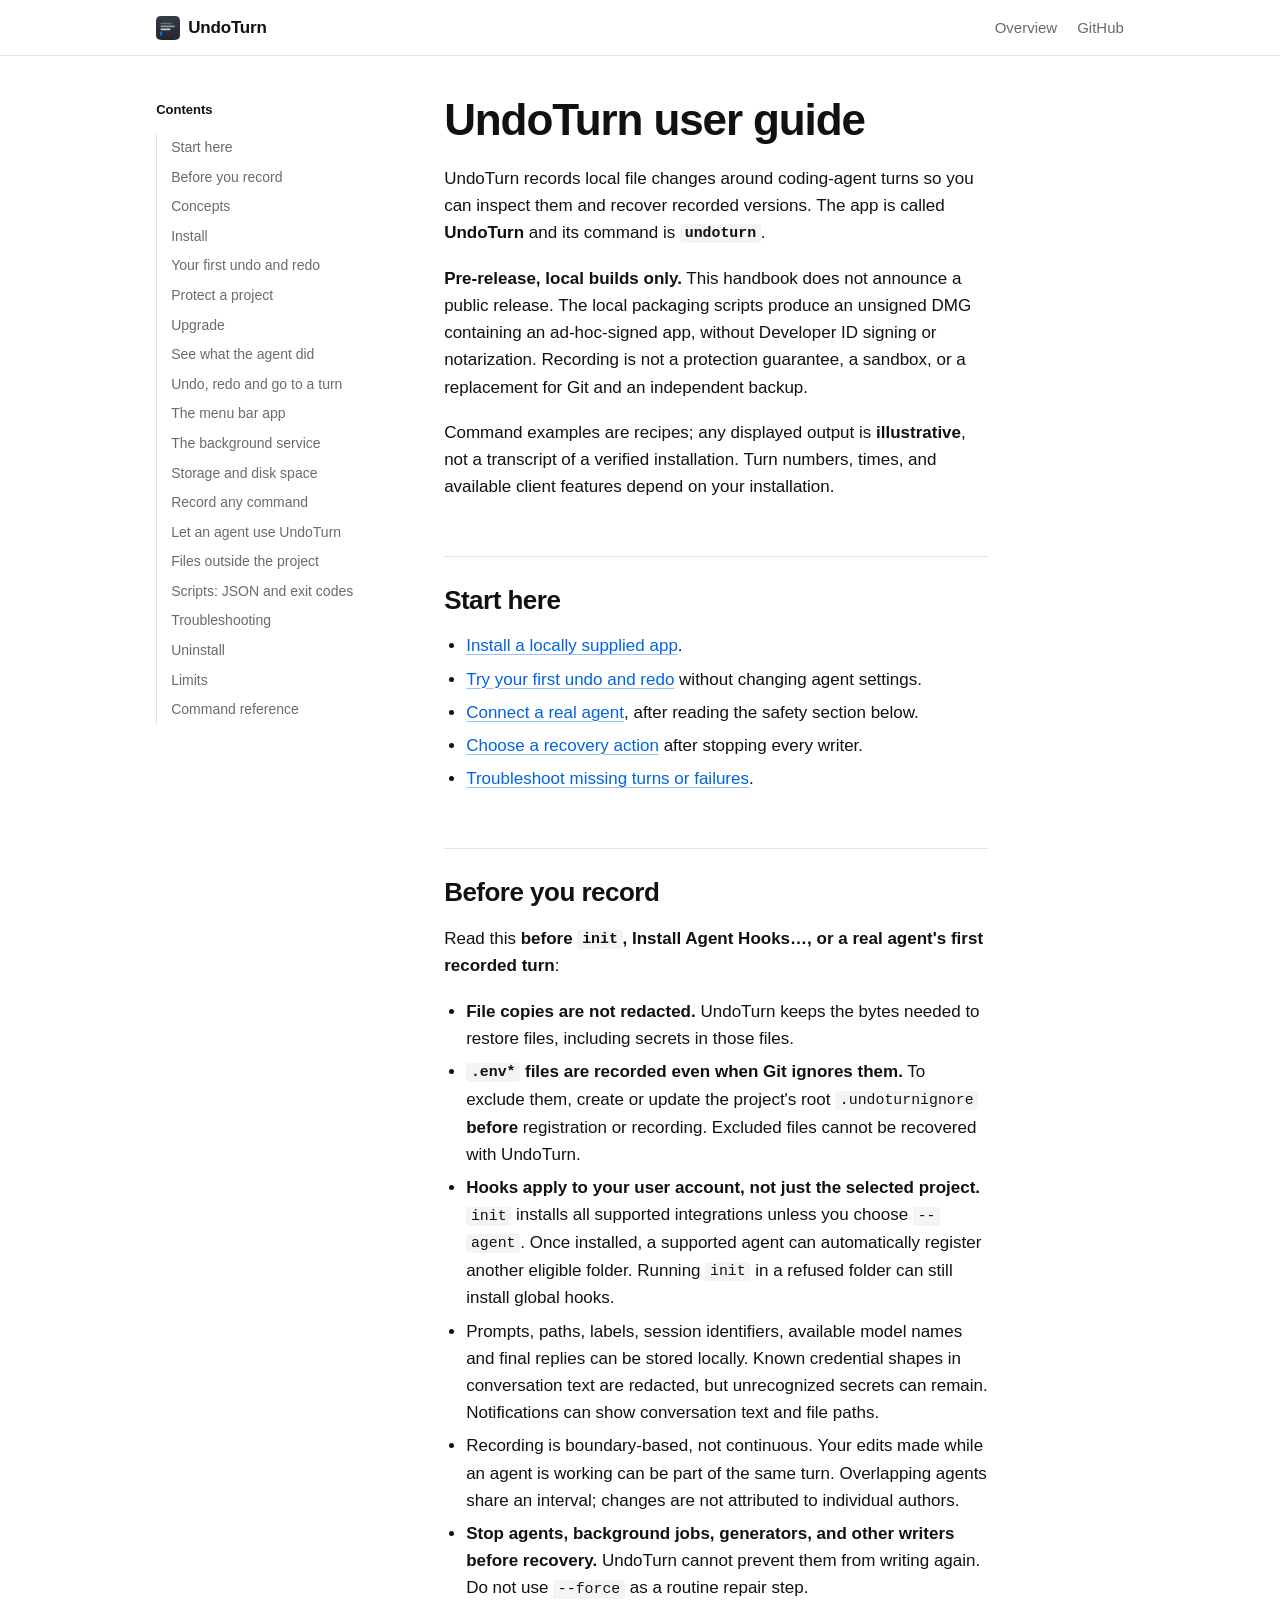
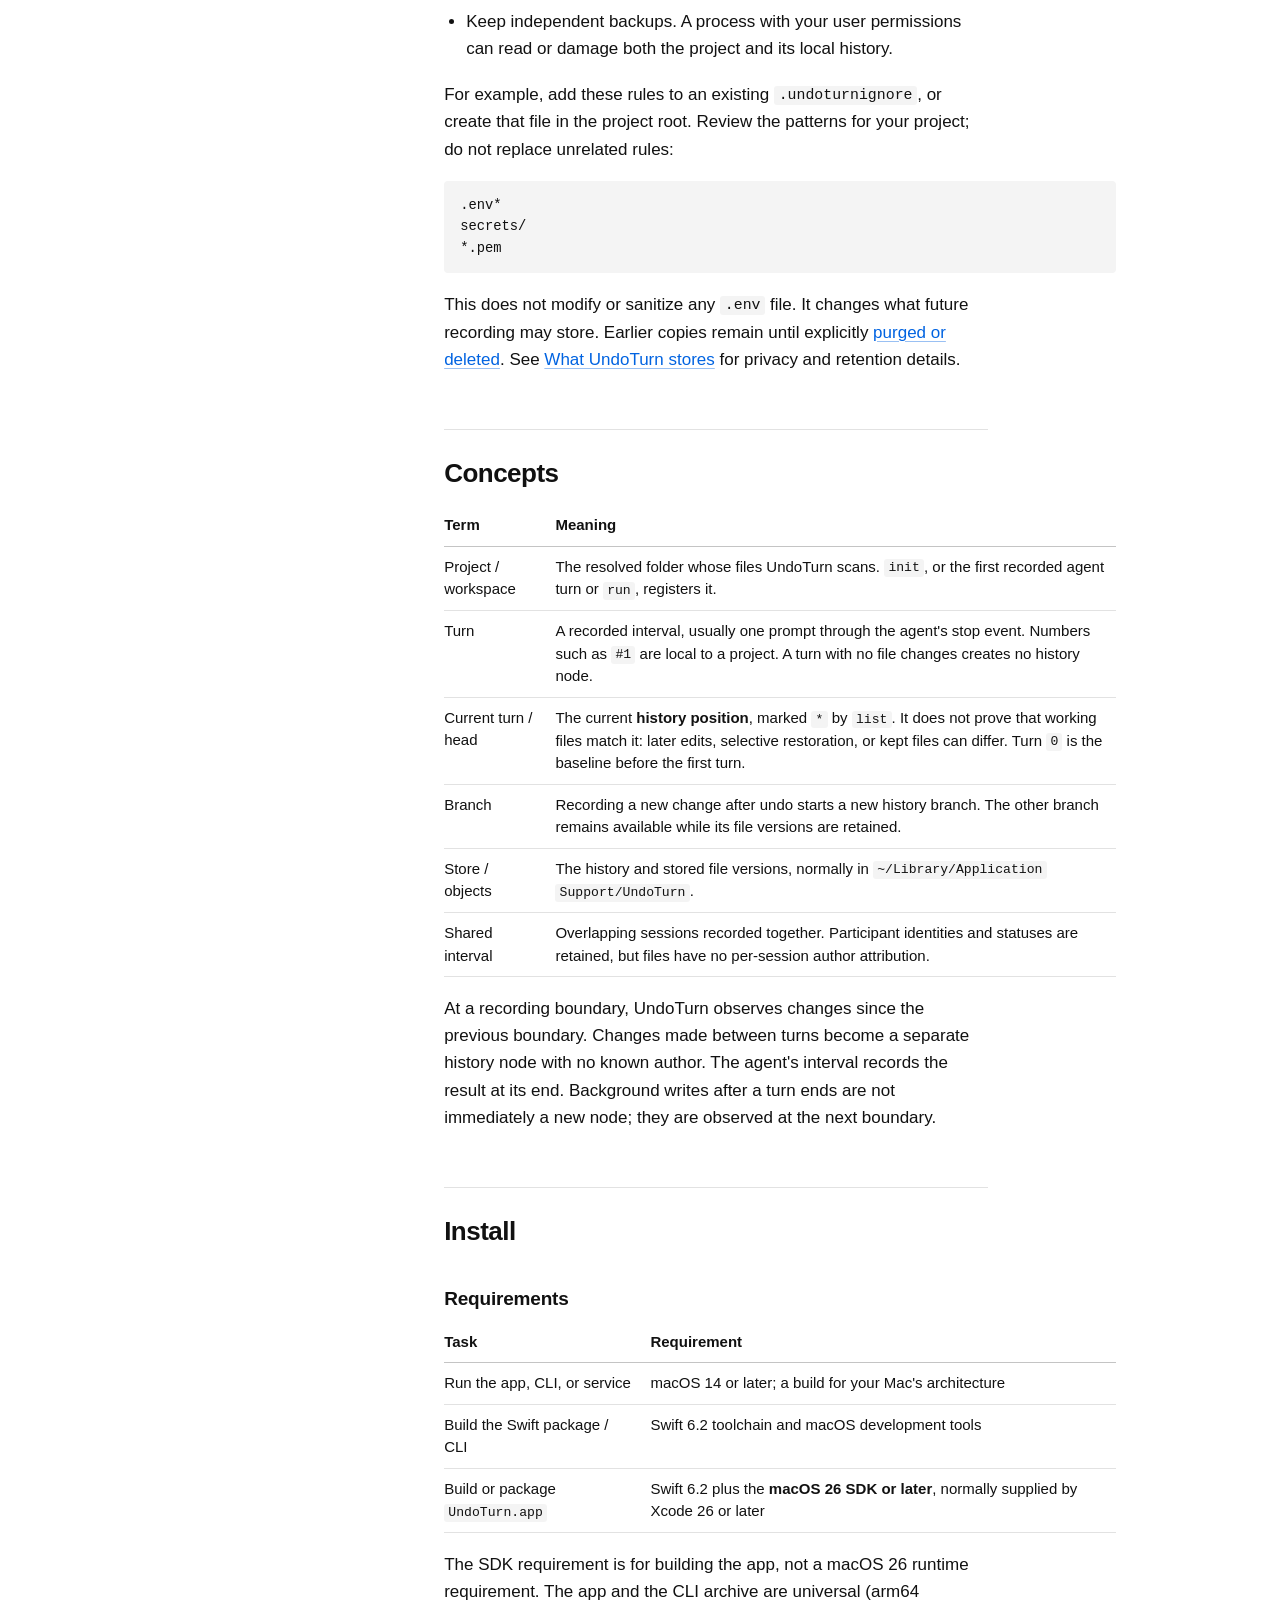
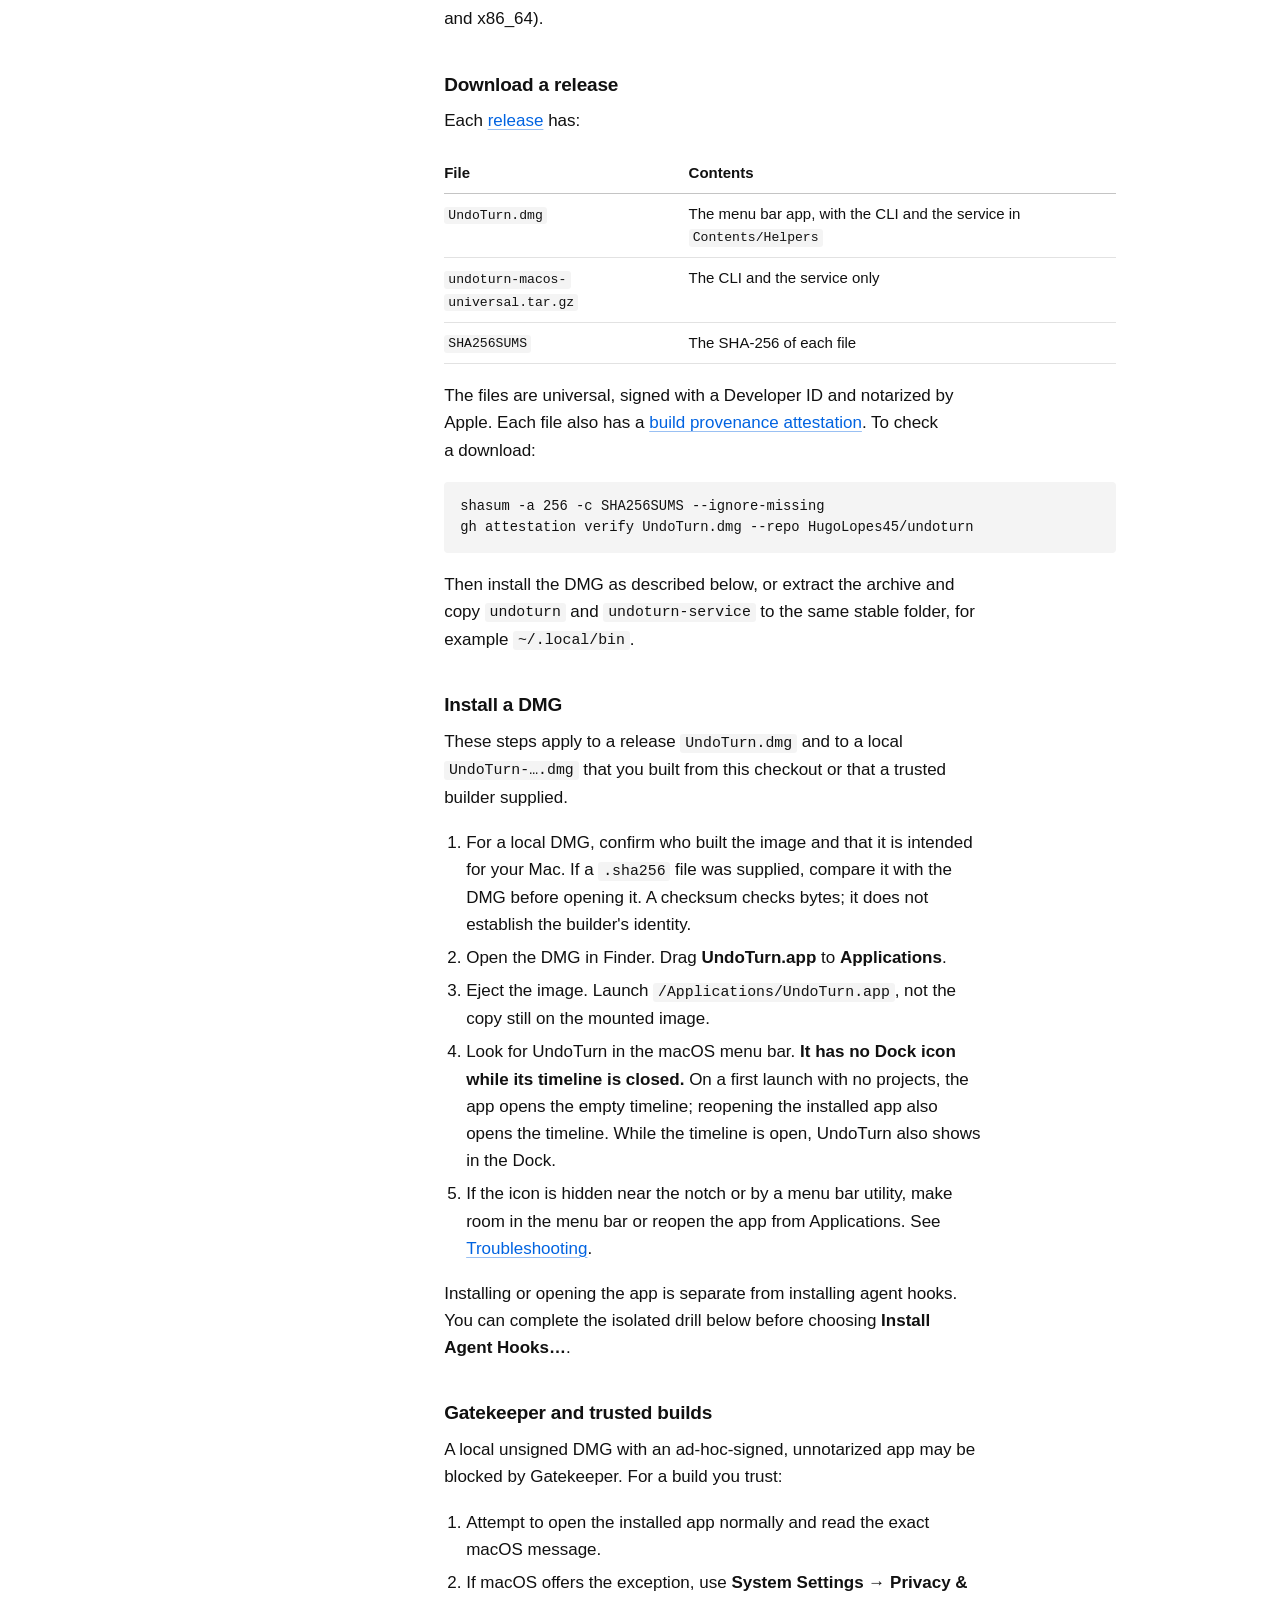
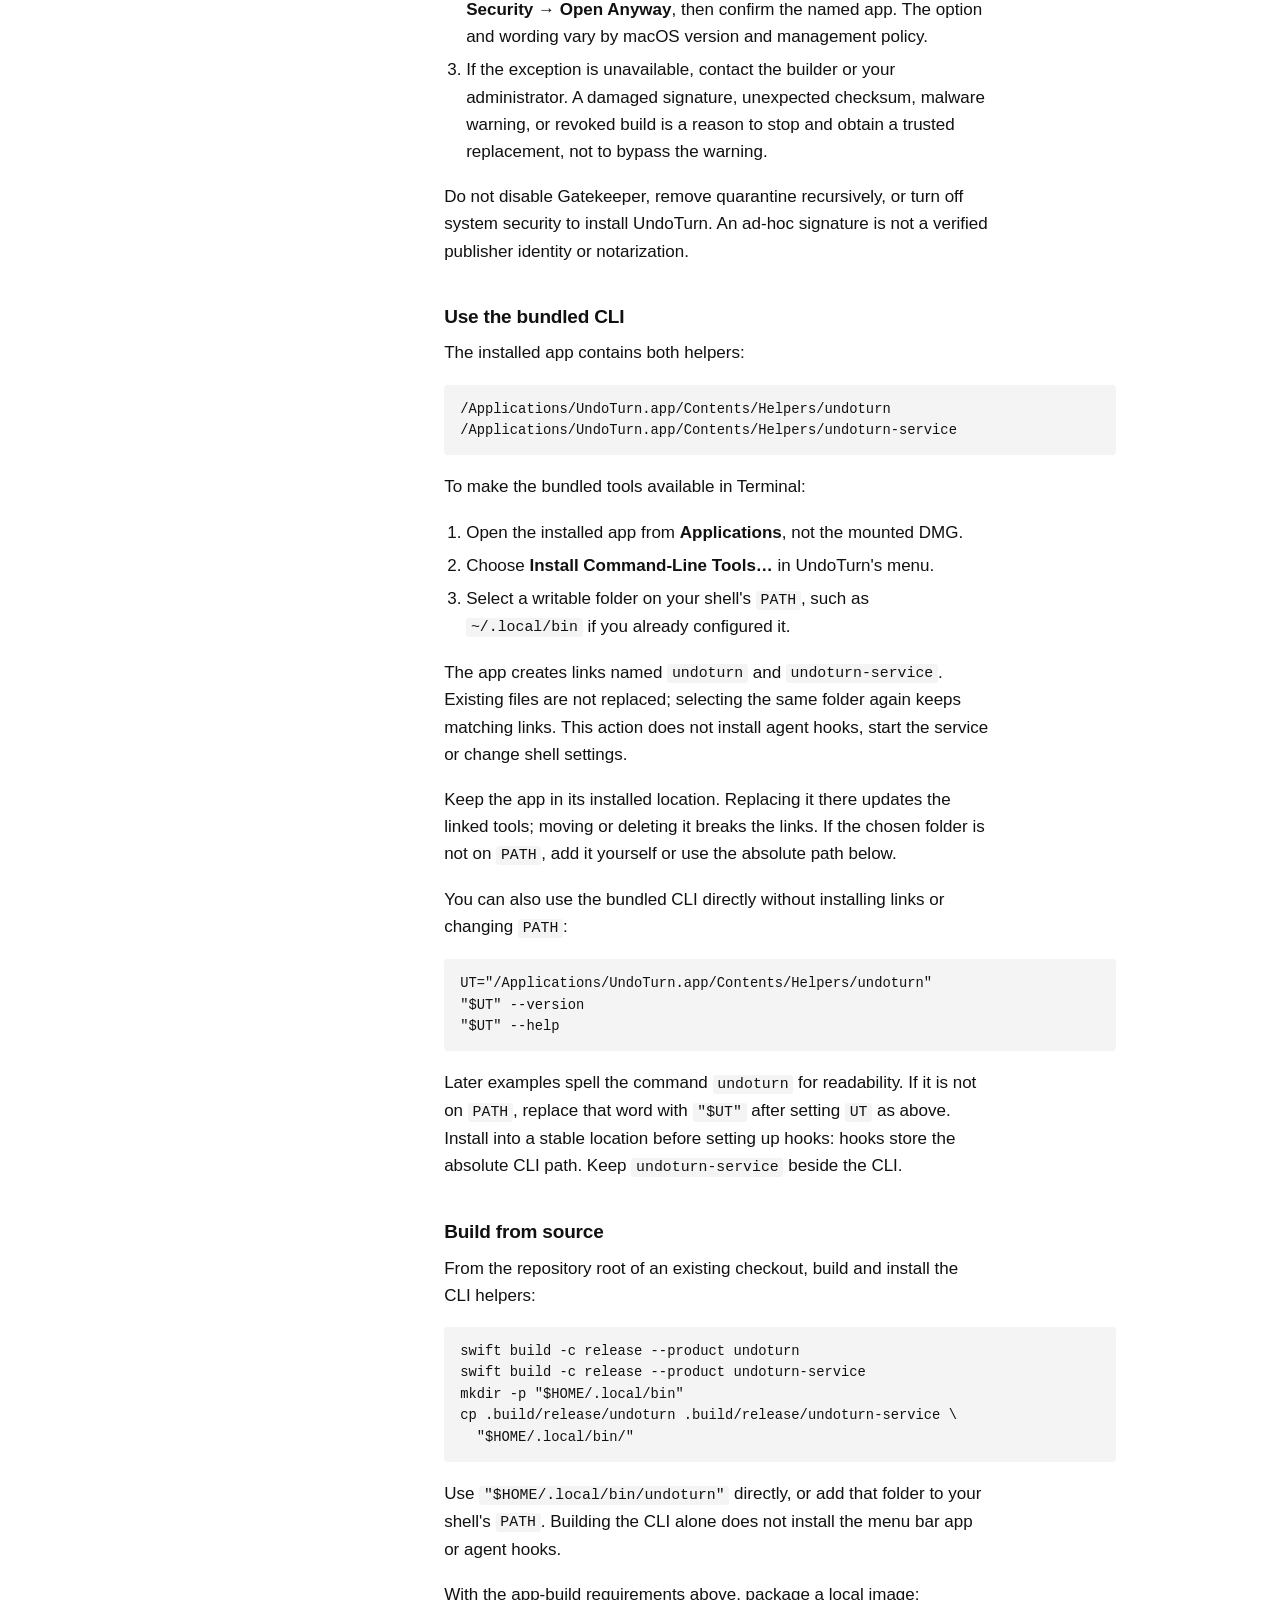
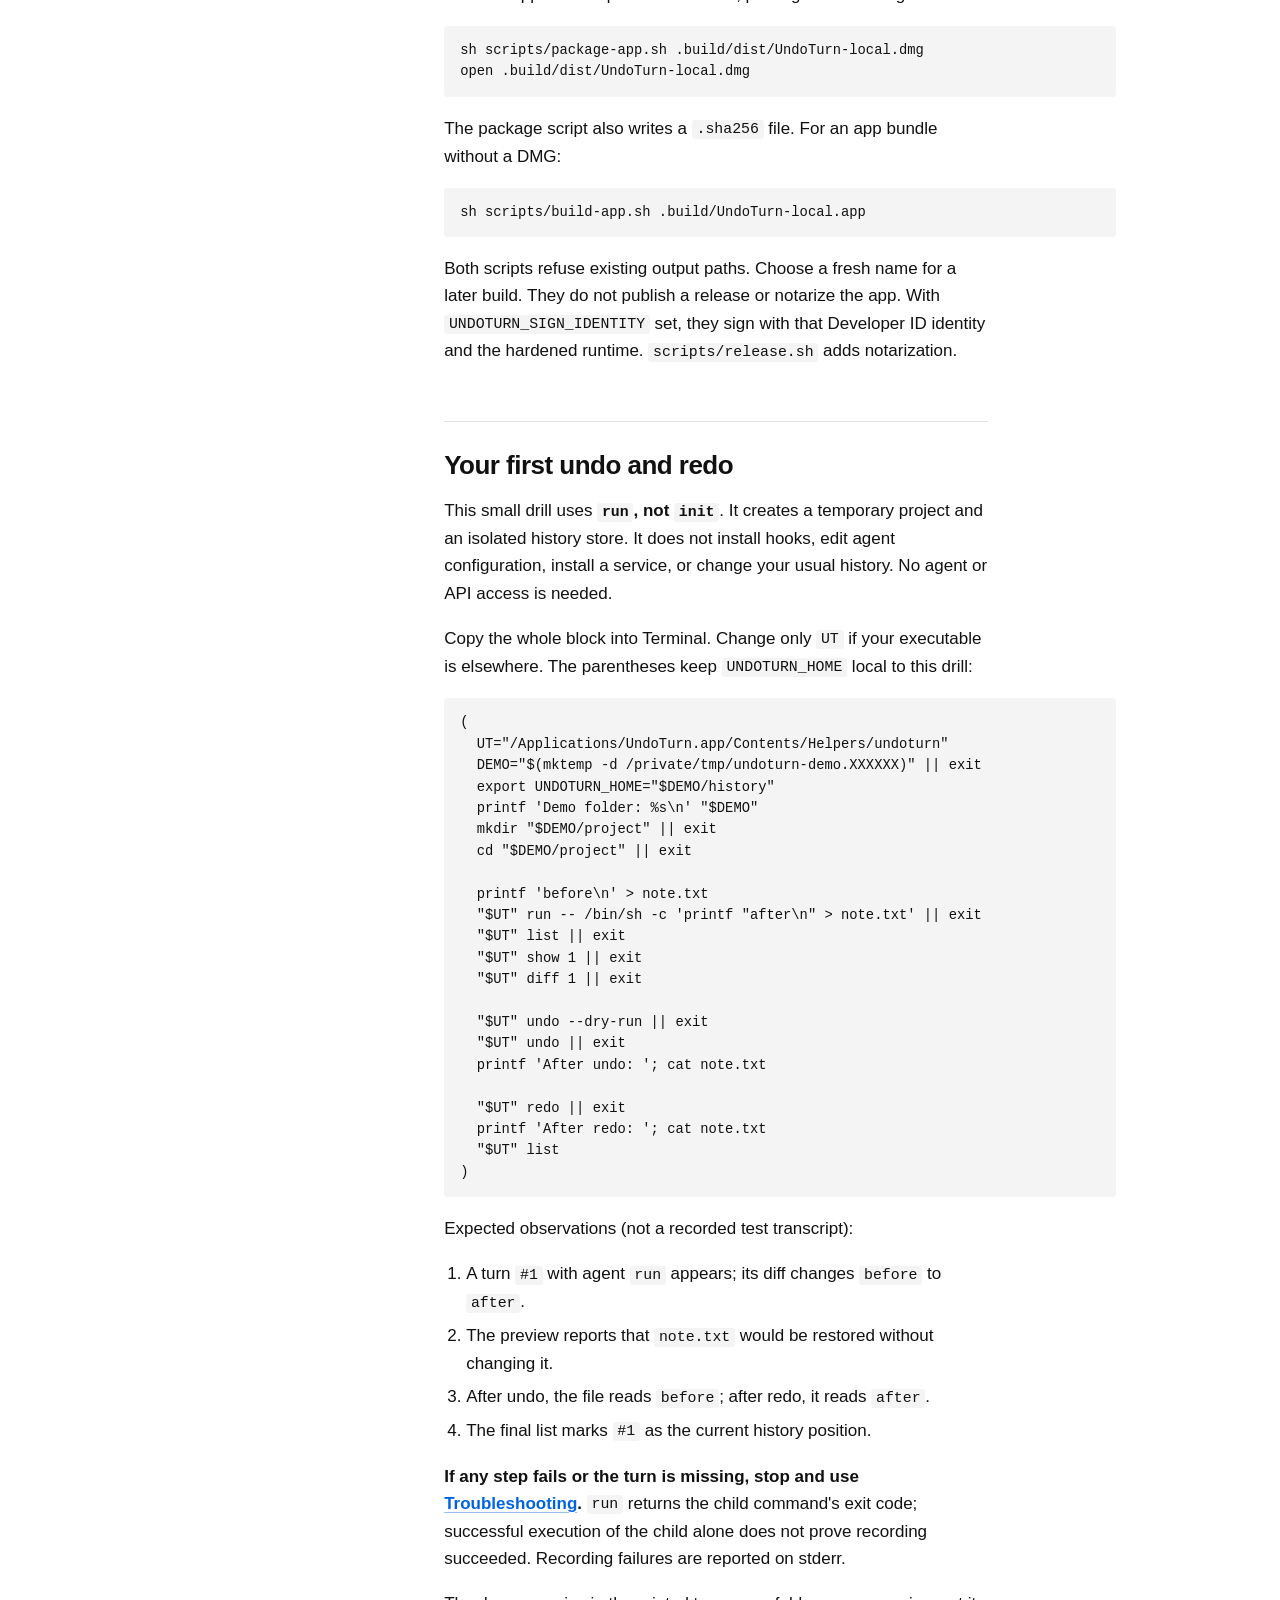
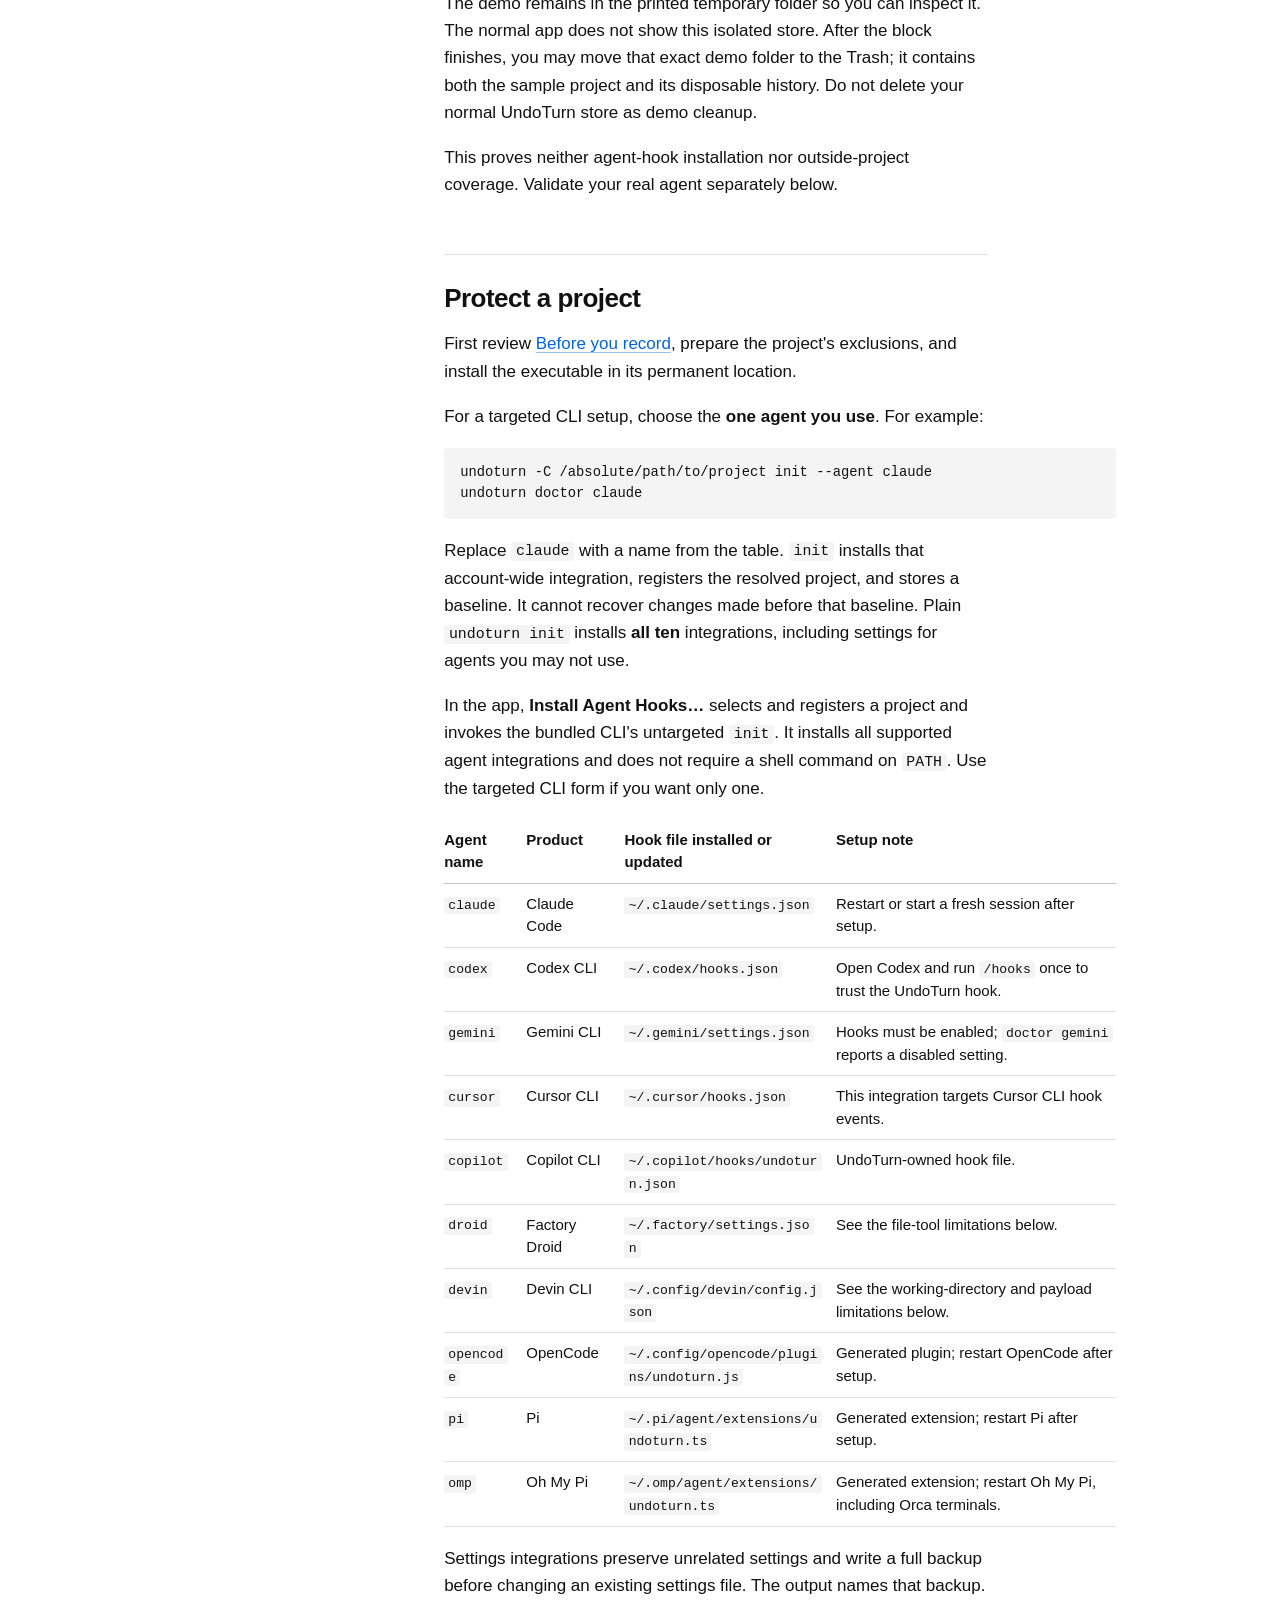
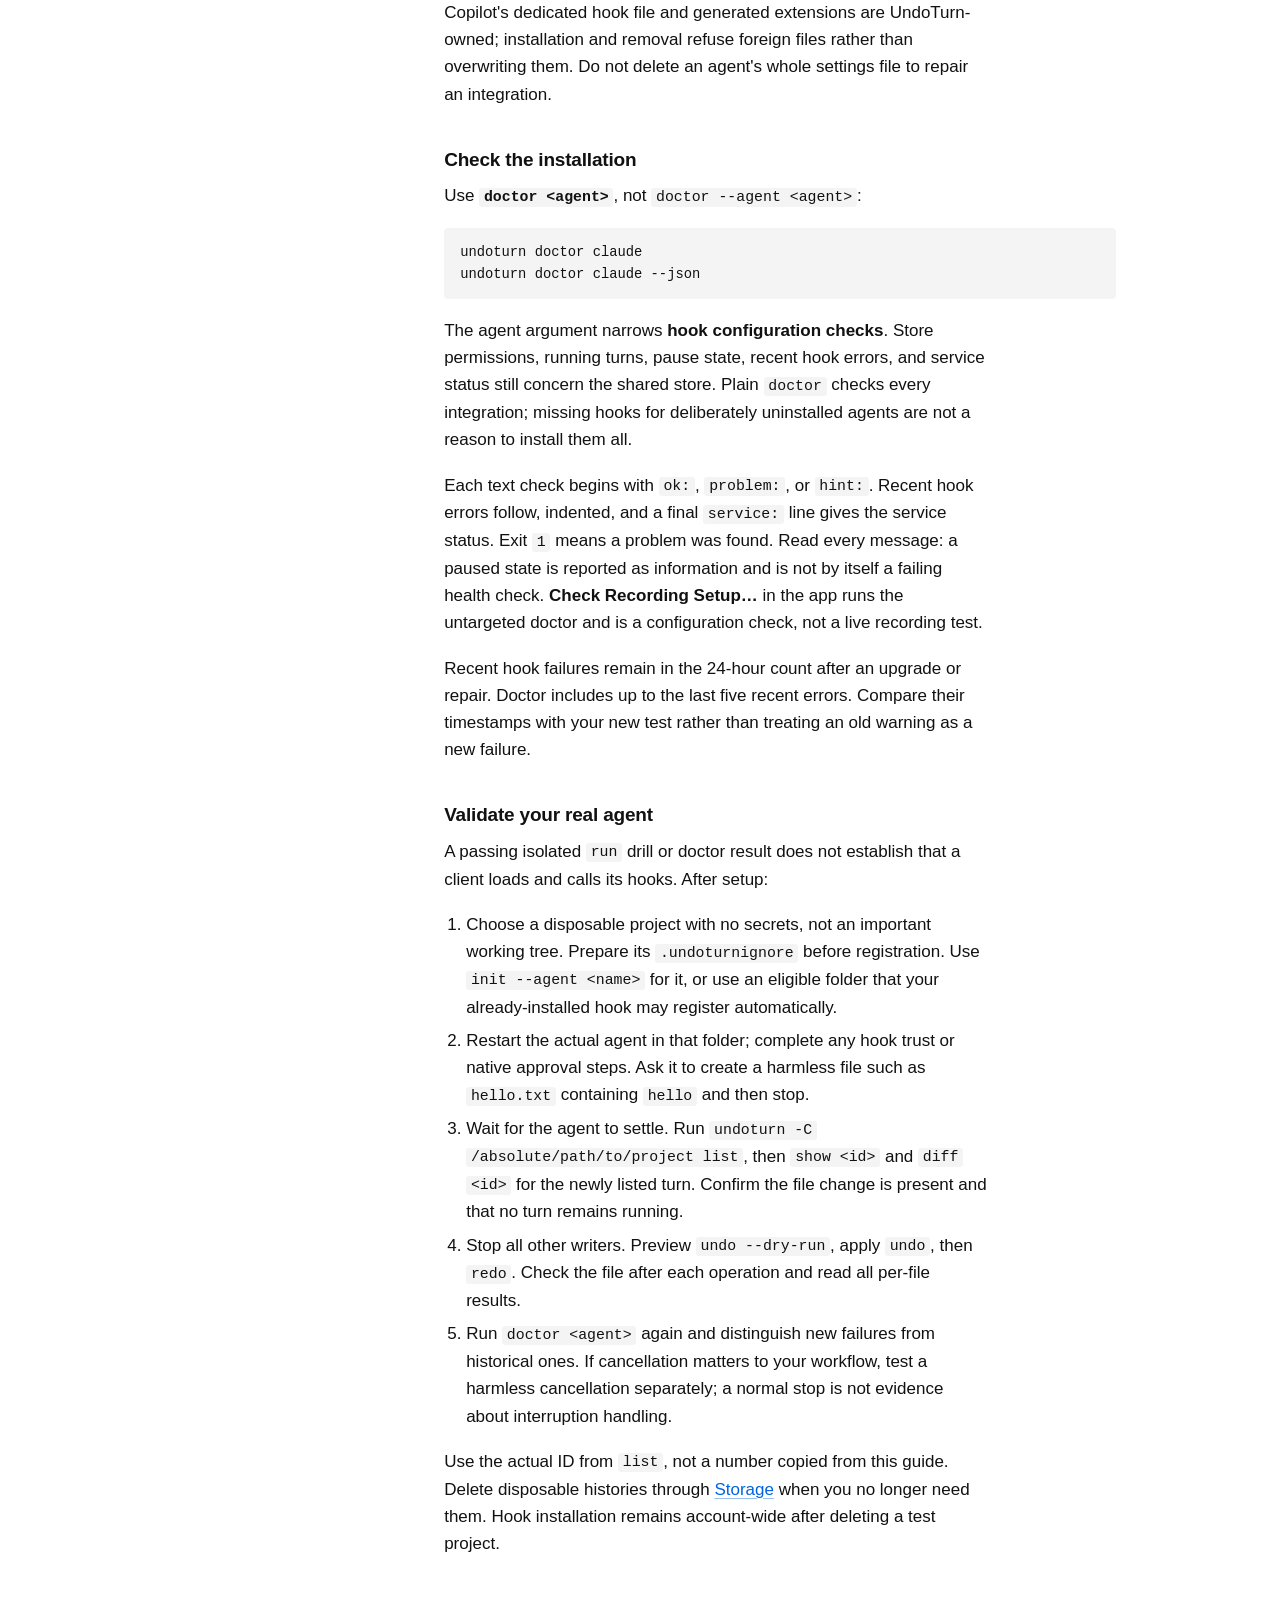
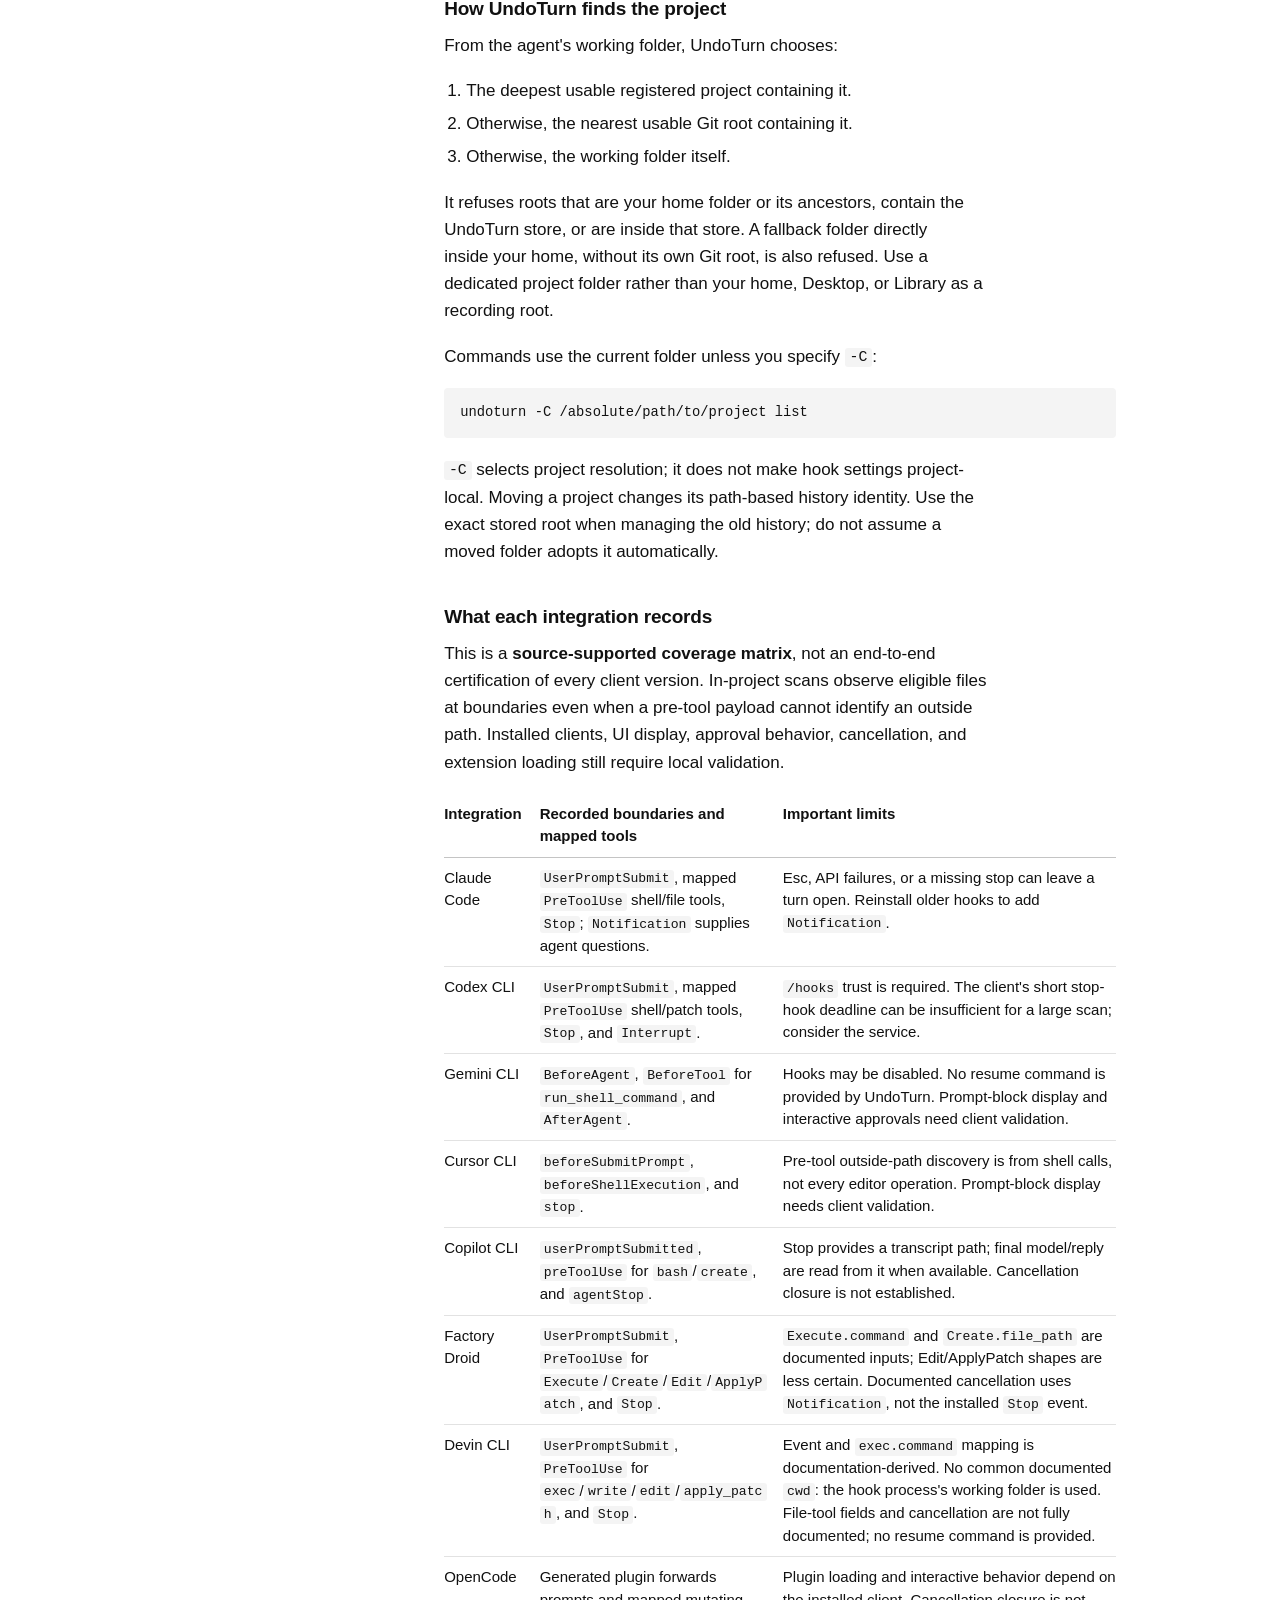
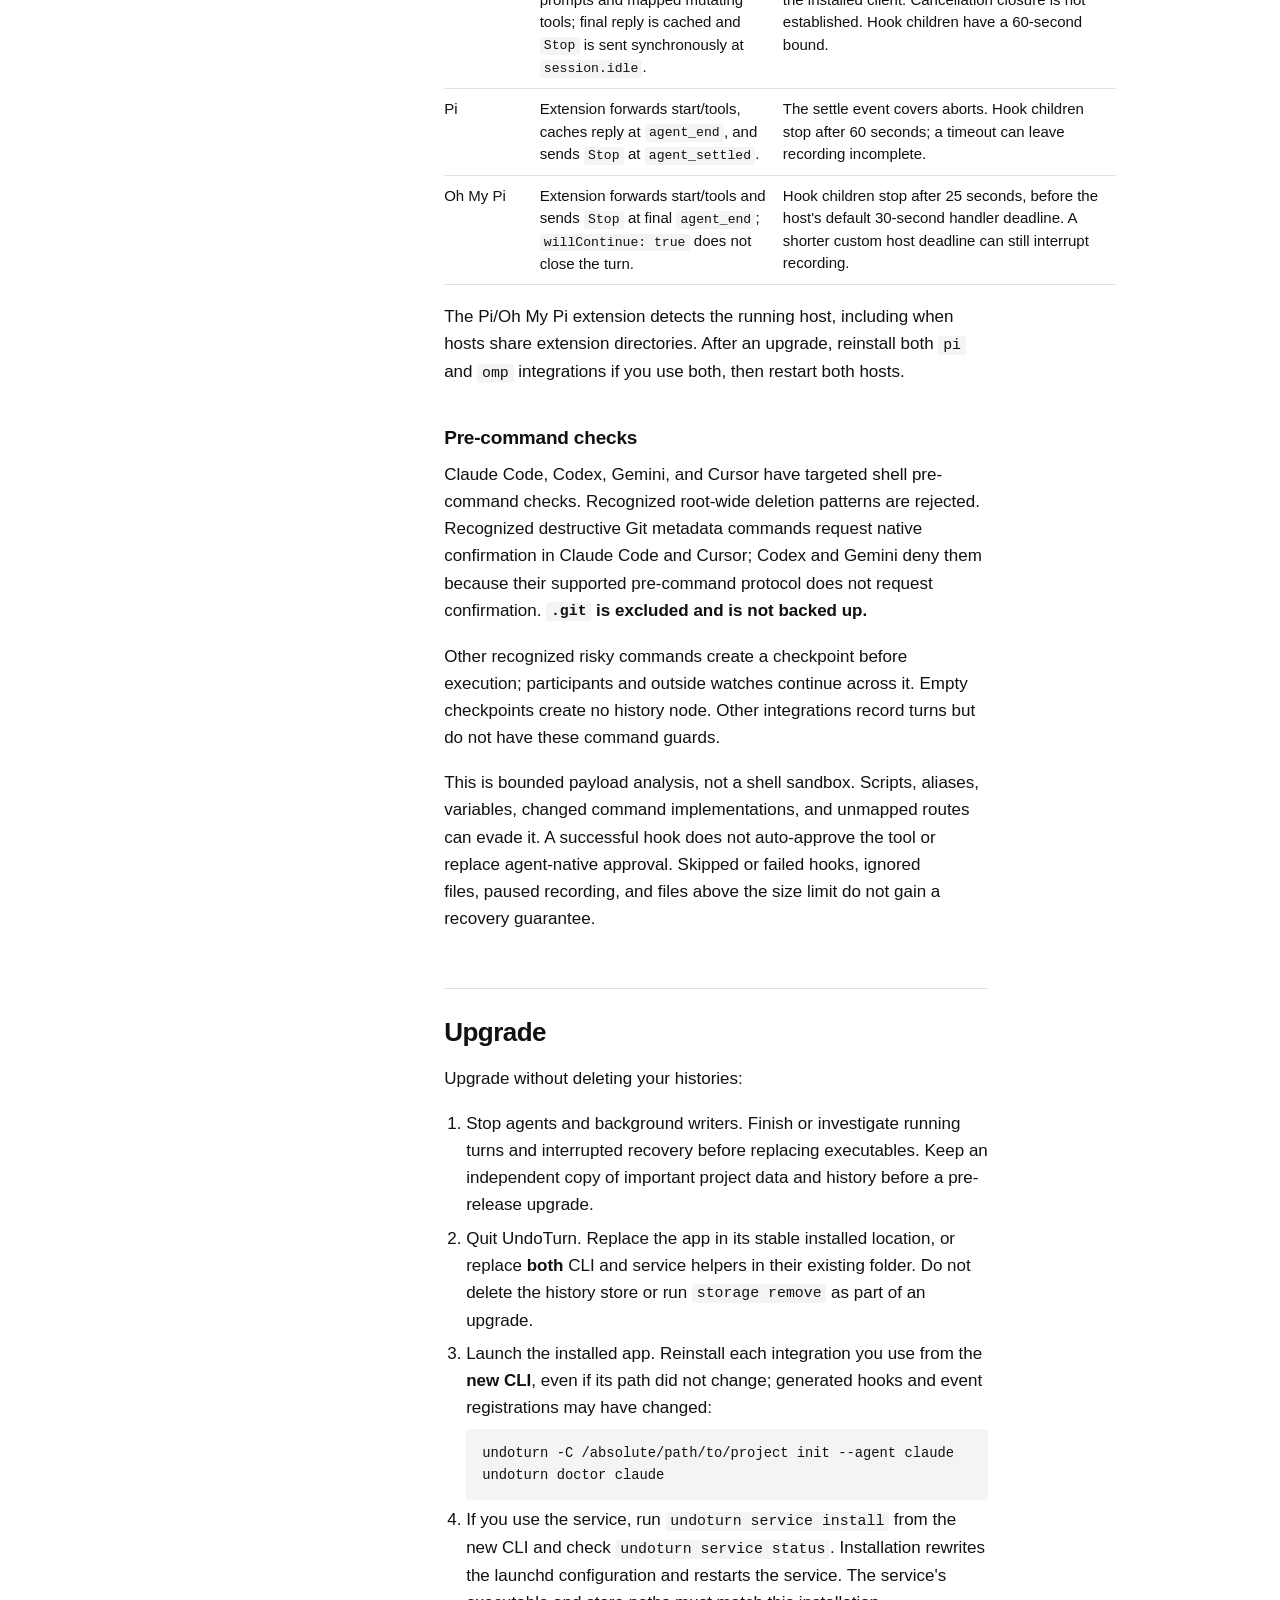
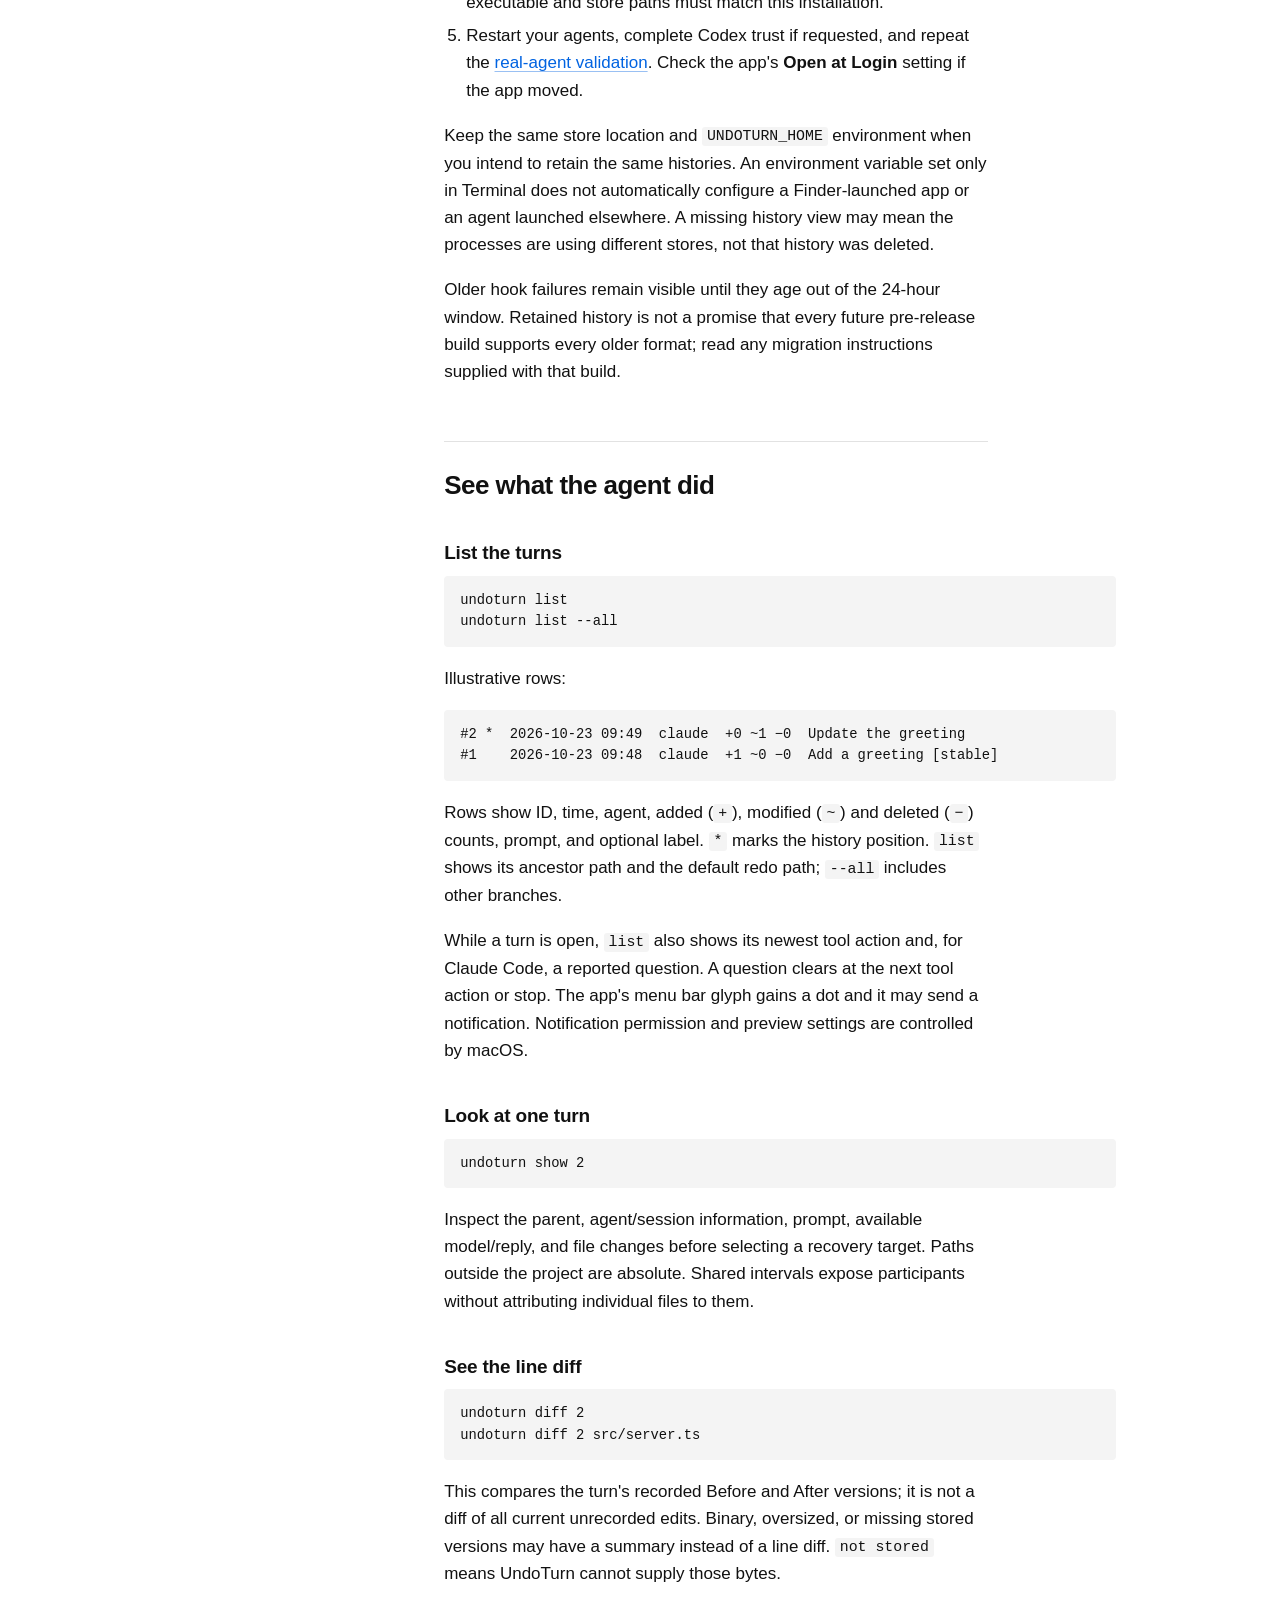
==== commit 0c2794e9: "Install the bundled command-line tools from the app DMG users had to type the CLI's full path inside" ====
--- a/docs/guide.html
+++ b/docs/guide.html
@@ -222,7 +222,15 @@
 <p>The installed app contains both helpers:</p>
 <pre class="text" tabindex="0"><code>/Applications/UndoTurn.app/Contents/Helpers/undoturn
 /Applications/UndoTurn.app/Contents/Helpers/undoturn-service</code></pre>
-<p>You do not need to change <code>PATH</code>. In Terminal, use a quoted absolute path:</p>
+<p>To make the bundled tools available in Terminal:</p>
+<ol type="1">
+<li>Open the installed app from <strong>Applications</strong>, not the mounted DMG.</li>
+<li>Choose <strong>Install Command-Line Tools…</strong> in UndoTurn's menu.</li>
+<li>Select a writable folder on your shell's <code>PATH</code>, such as <code>~/.local/bin</code> if you already configured it.</li>
+</ol>
+<p>The app creates links named <code>undoturn</code> and <code>undoturn-service</code>. Existing files are not replaced; selecting the same folder again keeps matching links. This action does not install agent hooks, start the service or change shell settings.</p>
+<p>Keep the app in its installed location. Replacing it there updates the linked tools; moving or deleting it breaks the links. If the chosen folder is not on <code>PATH</code>, add it yourself or use the absolute path below.</p>
+<p>You can also use the bundled CLI directly without installing links or changing <code>PATH</code>:</p>
 <pre class="sh" tabindex="0"><code>UT=&quot;/Applications/UndoTurn.app/Contents/Helpers/undoturn&quot;
 &quot;$UT&quot; --version
 &quot;$UT&quot; --help</code></pre>
@@ -642,6 +650,7 @@
 <li>Recent turns open their timeline details. The menu includes every project with a running turn and at most three other projects active in the last seven days. Others are in <strong>More Projects</strong>.</li>
 <li><strong>Open Timeline</strong> (<code>⌘T</code>) opens the history browser.</li>
 <li><strong>Manage Storage…</strong>, <strong>Install Agent Hooks…</strong>, and <strong>Check Recording Setup…</strong> manage data and setup. The last two invoke the bundled CLI, not a command found through <code>PATH</code>.</li>
+<li><strong>Install Command-Line Tools…</strong> links both bundled tools into a folder you choose. See <a href="#use-the-bundled-cli">Use the bundled CLI</a>.</li>
 <li><strong>Pause Recording</strong> becomes <strong>Resume Recording</strong> when paused.</li>
 <li><strong>Open at Login</strong> controls the app's login item. It is separate from the optional launchd service.</li>
 <li><strong>About UndoTurn</strong> and <strong>Quit UndoTurn</strong> are at the bottom.</li>
@@ -798,7 +807,7 @@
 </tr>
 <tr>
 <td><code>undoturn: command not found</code></td>
-<td>Use <code>/Applications/UndoTurn.app/Contents/Helpers/undoturn</code> by its quoted absolute path. App setup does not install a shell <code>PATH</code> entry.</td>
+<td>Choose <strong>Install Command-Line Tools…</strong> and select a writable folder already on your shell's <code>PATH</code>. The app does not change <code>PATH</code>. Alternatively, use <code>/Applications/UndoTurn.app/Contents/Helpers/undoturn</code> by its quoted absolute path.</td>
 </tr>
 <tr>
 <td>macOS blocks the app</td>
@@ -892,7 +901,7 @@
 &quot;$UT&quot; service uninstall</code></pre>
 <p><code>uninstall --agent &lt;name&gt;</code> removes only one integration, not the entire setup. A successful <code>service uninstall</code> does not confirm that the service process stopped; check Activity Monitor for <code>undoturn-service</code>. Exit/restart agents that may still have a generated extension loaded. Remove any MCP registration you added through that client's own configuration controls; <code>undoturn uninstall</code> does not remove MCP server entries.</p></li>
 <li><p>Decide whether to <strong>keep history</strong>. Keeping the store is the default; reinstalling binaries does not itself erase it. For deliberate deletion, use <strong>Manage Storage… → Delete History… / Delete All History…</strong>, or list and remove individual roots with <code>storage remove</code> while the CLI is present. Deletion is permanent from UndoTurn's perspective and does not change project files. Do not delete a journal whose interrupted recovery you still need.</p></li>
-<li><p>Choose <strong>Quit UndoTurn</strong>, then move <code>/Applications/UndoTurn.app</code> to the Trash. Remove only CLI/service copies or links that you installed separately, such as those in <code>~/.local/bin</code>; do not remove unrelated tools.</p></li>
+<li><p>Choose <strong>Quit UndoTurn</strong>, then move <code>/Applications/UndoTurn.app</code> to the Trash. Remove the <code>undoturn</code> and <code>undoturn-service</code> links from the folder you chose in <strong>Install Command-Line Tools…</strong>. Remove only CLI/service copies or links you installed; do not remove unrelated tools.</p></li>
 </ol>
 <p>If you intentionally want to remove all remaining local data after those steps, inspect the known default store or your chosen custom store and move that exact folder to the Trash. This also removes diagnostic logs and residual store state. Do not confuse it with a project folder, and do not use broad recursive deletion commands copied from an example.</p>
 <p>Full settings backups beside agent configuration can remain after uninstall and may contain sensitive settings. Review their names before removing them. Do not restore a whole old backup over newer unrelated agent configuration. Copies in Time Machine or other backups are outside UndoTurn's deletion controls.</p>
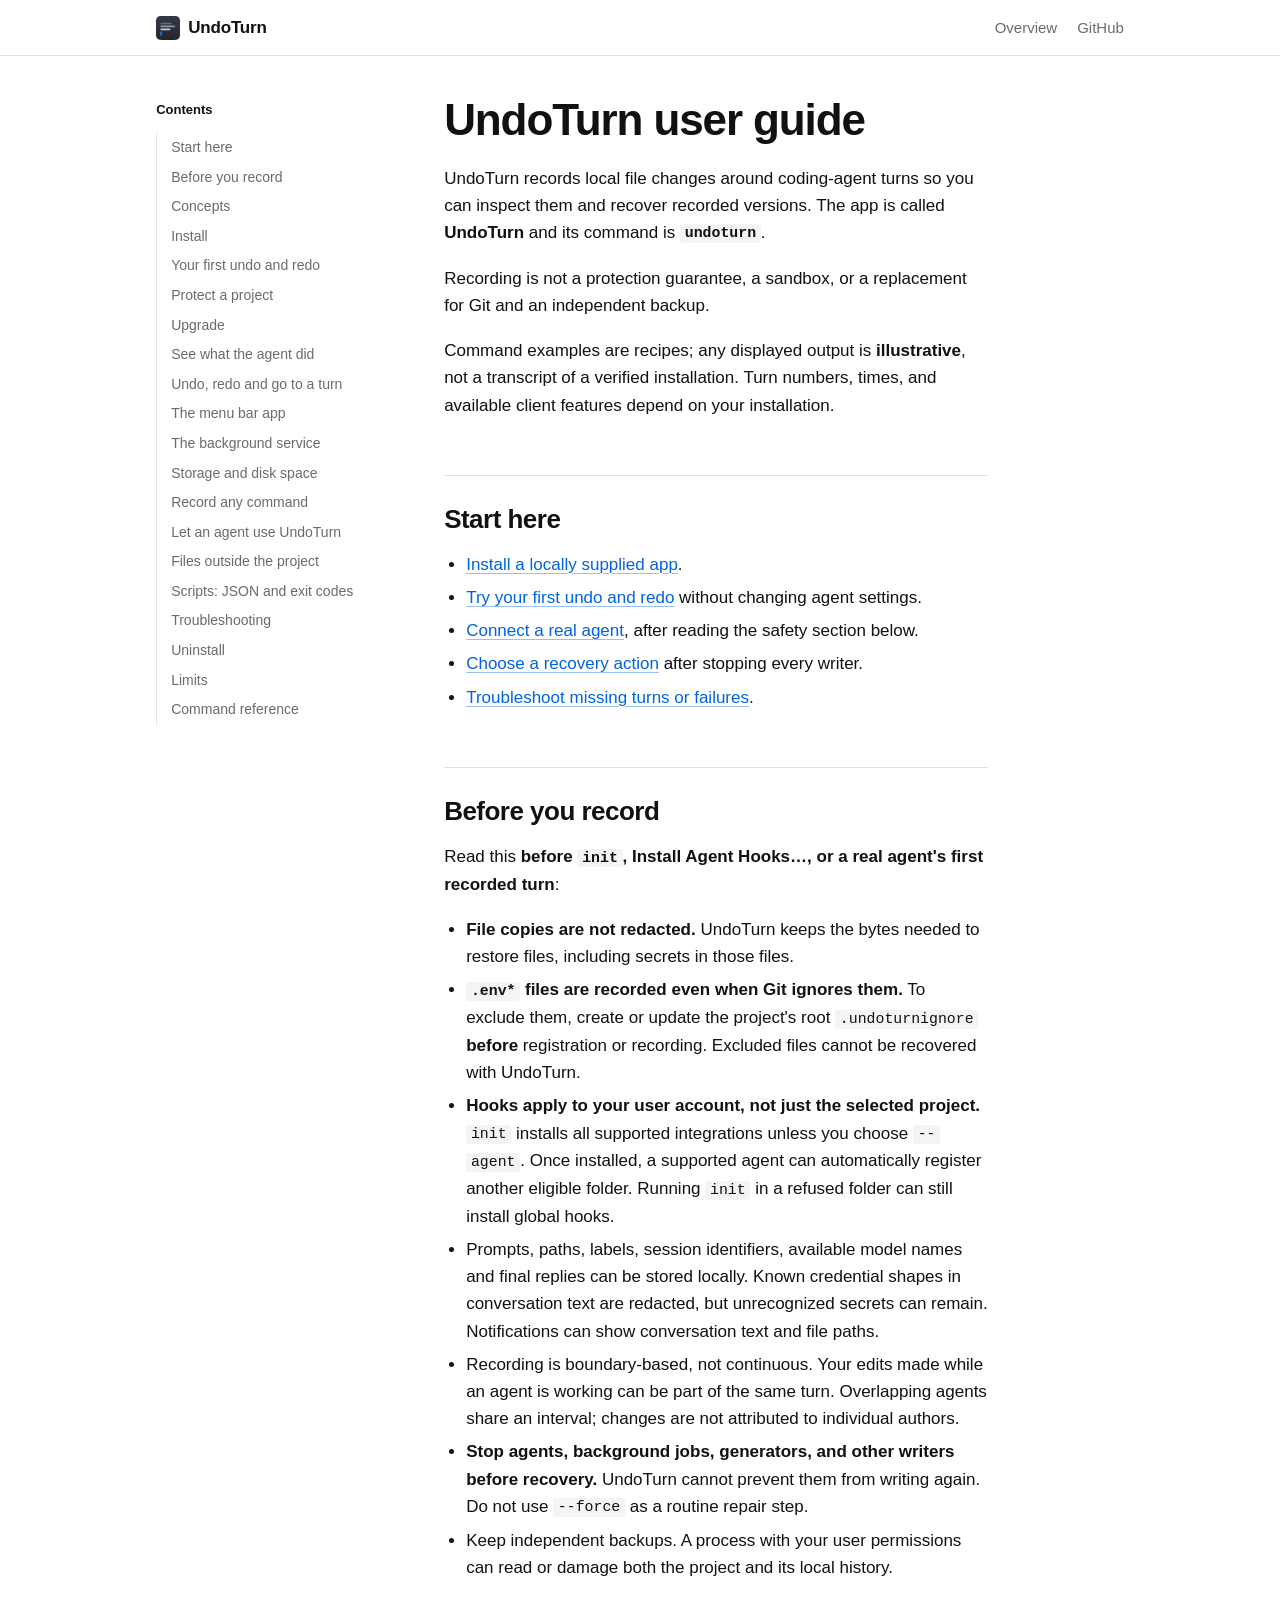
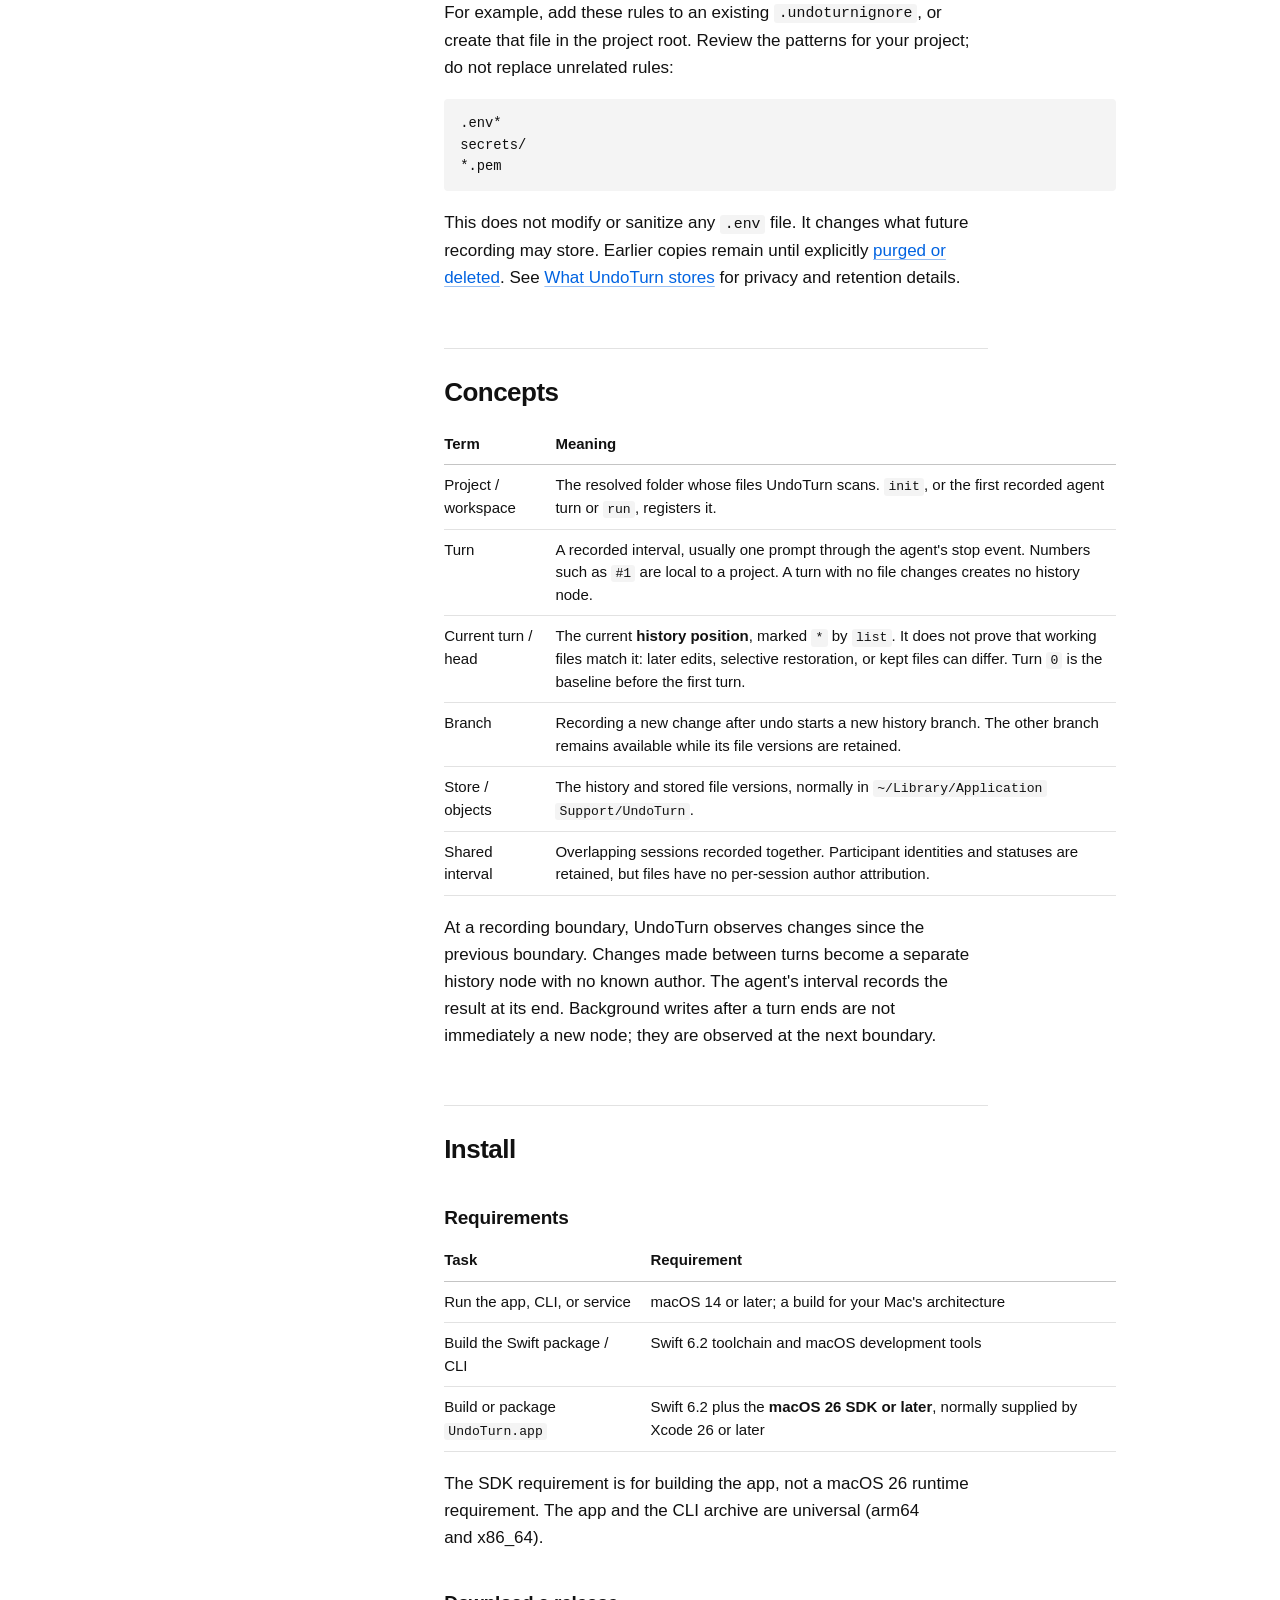
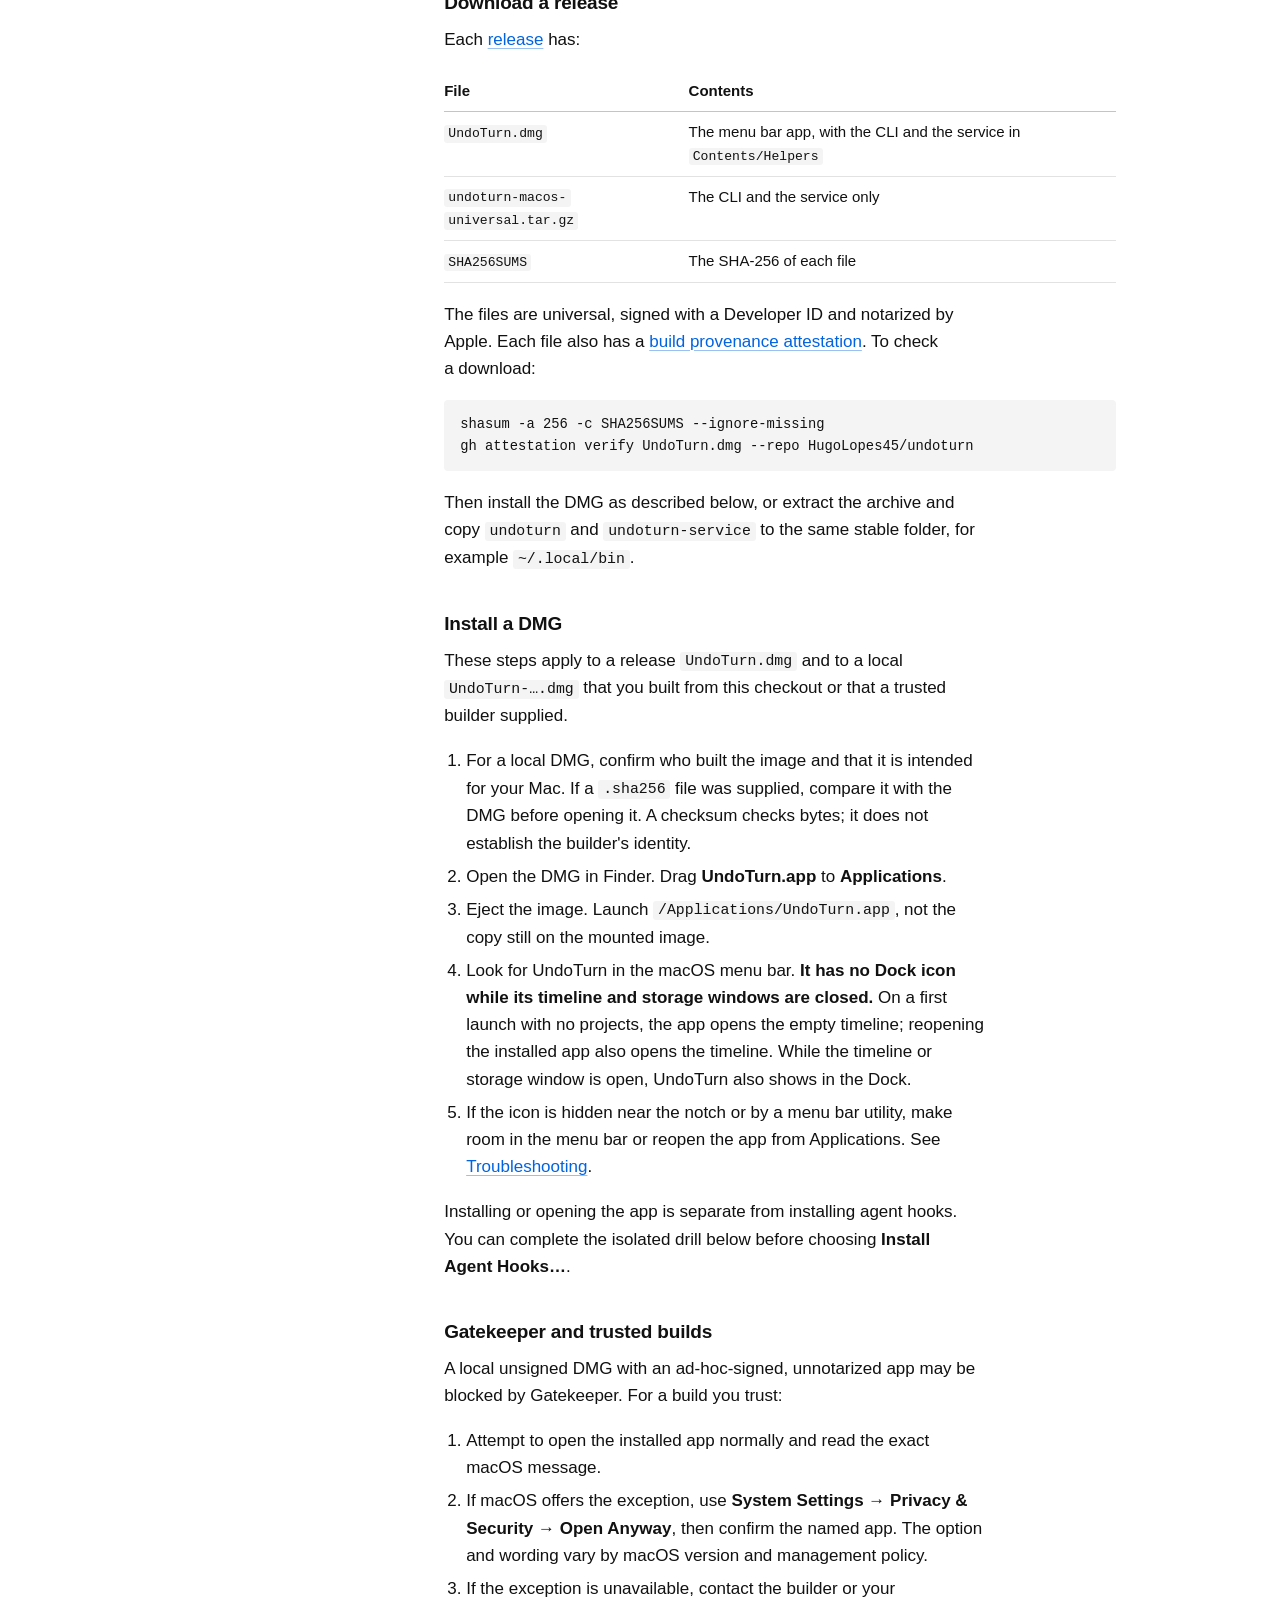
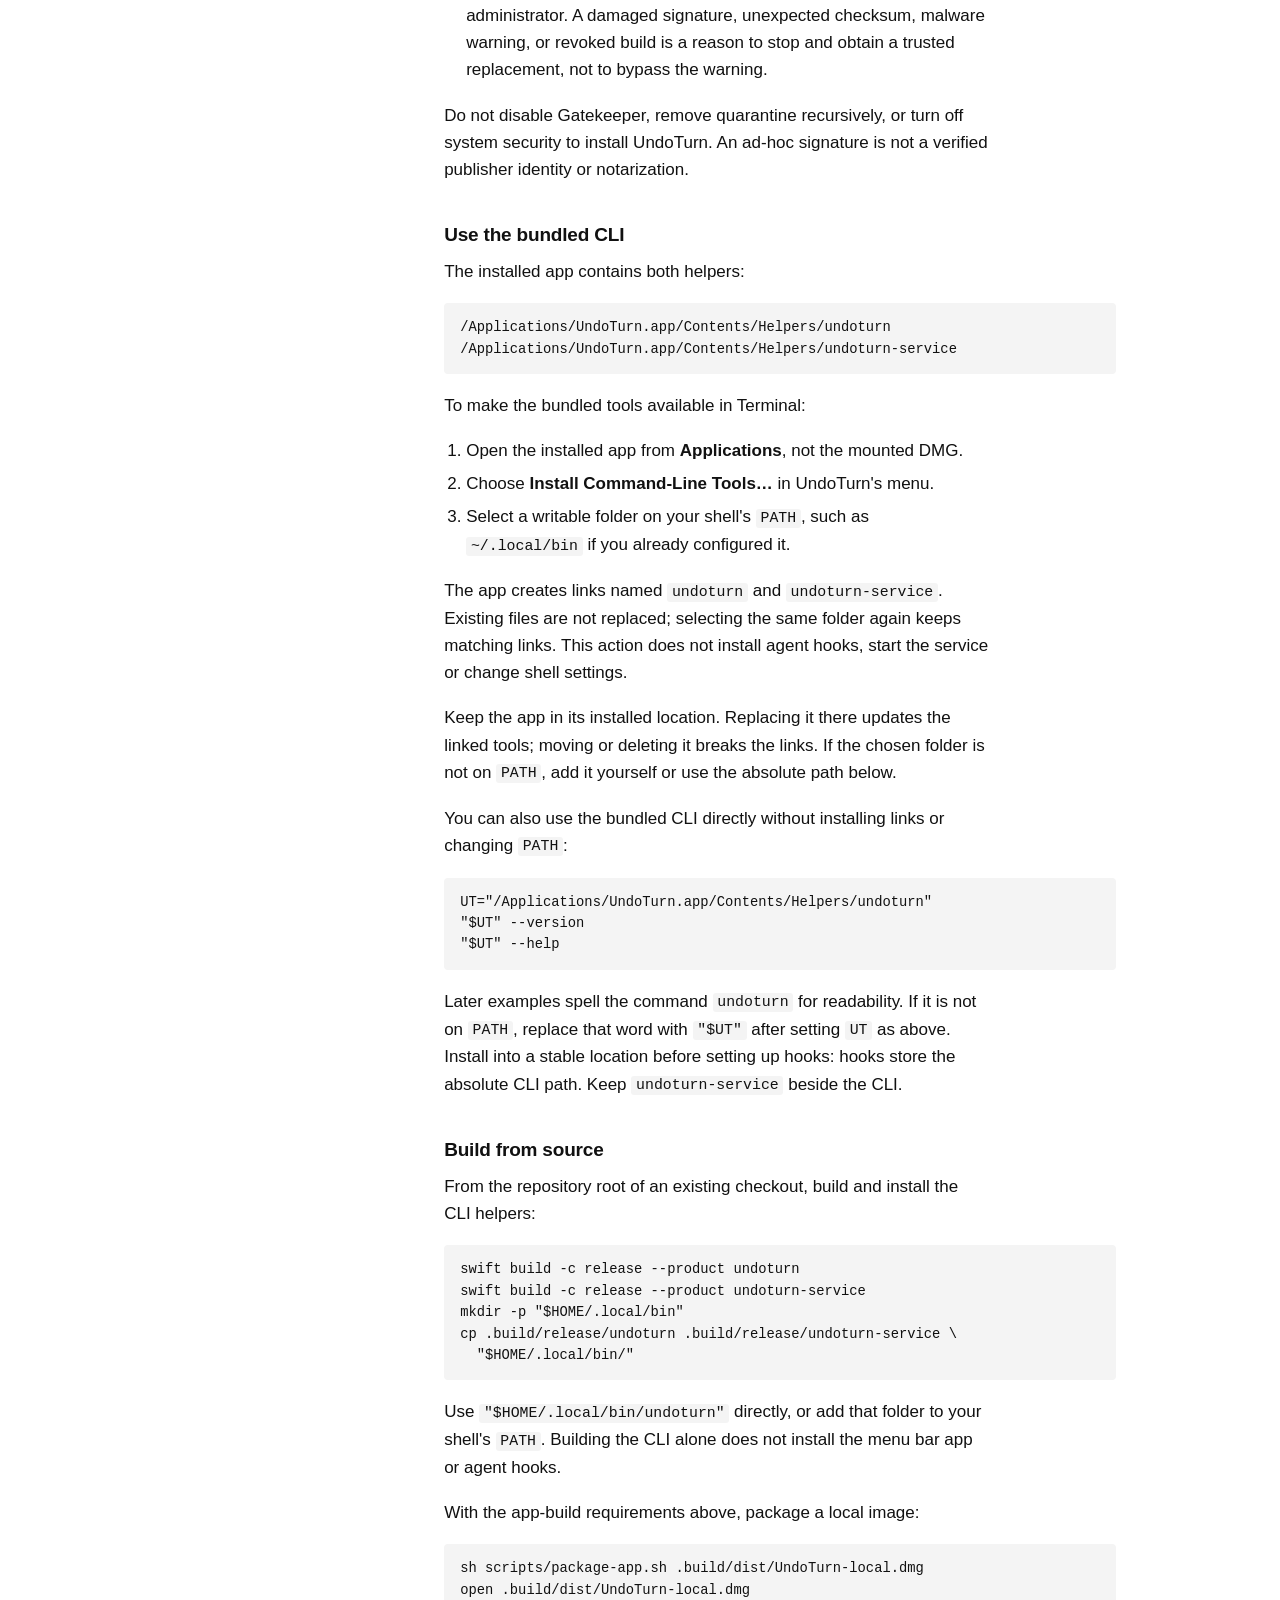
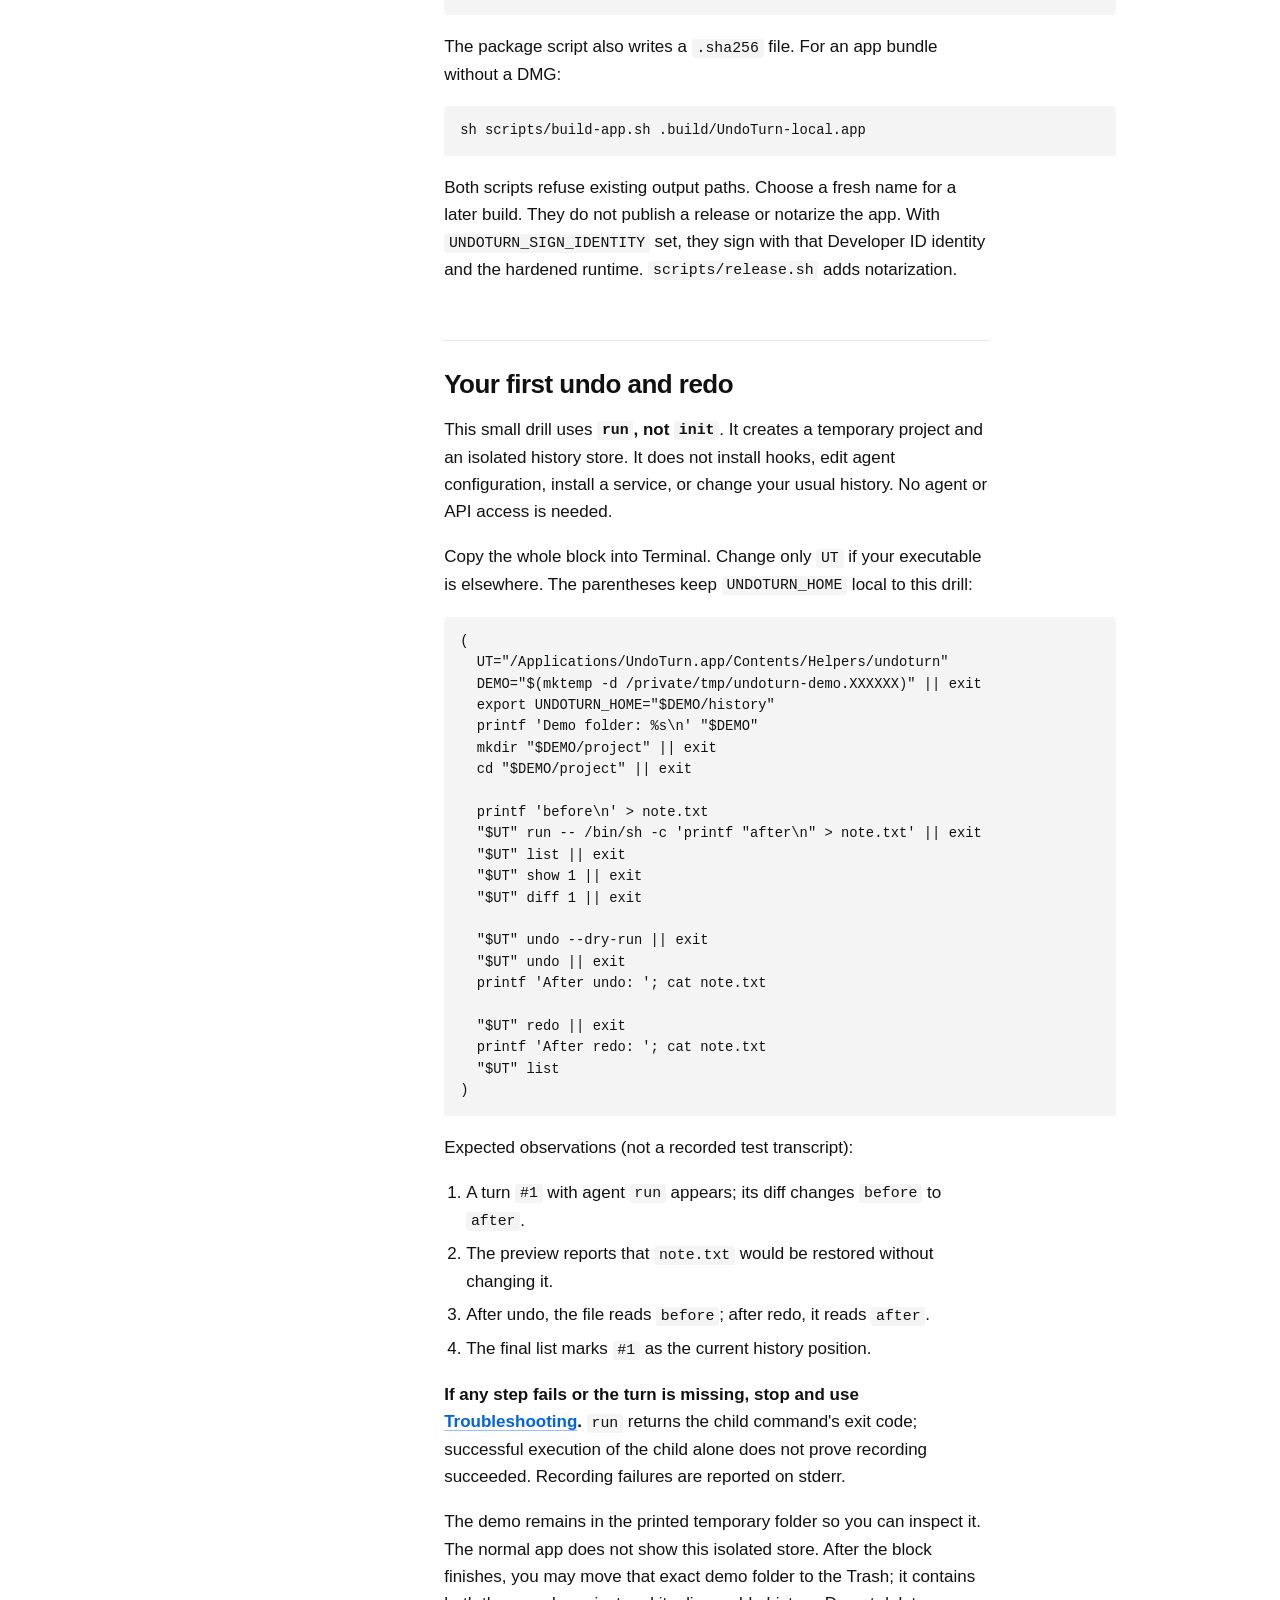
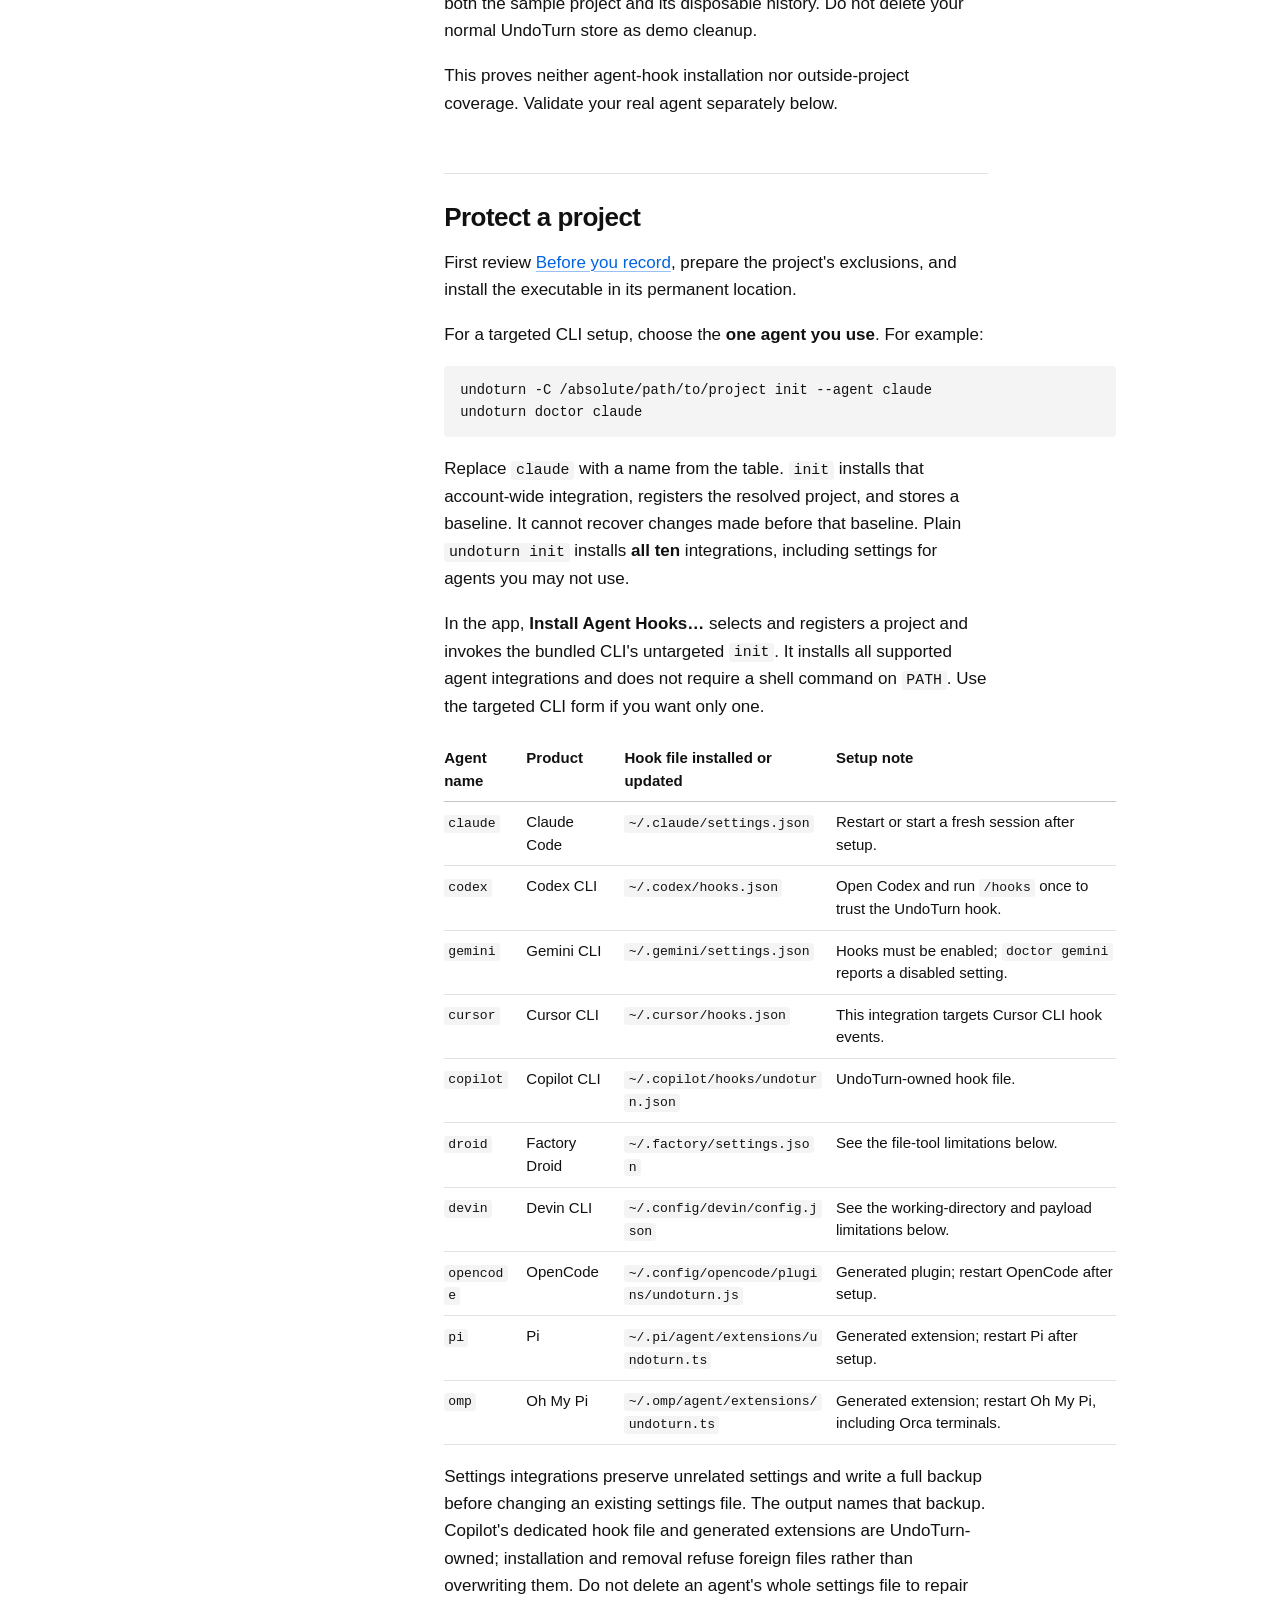
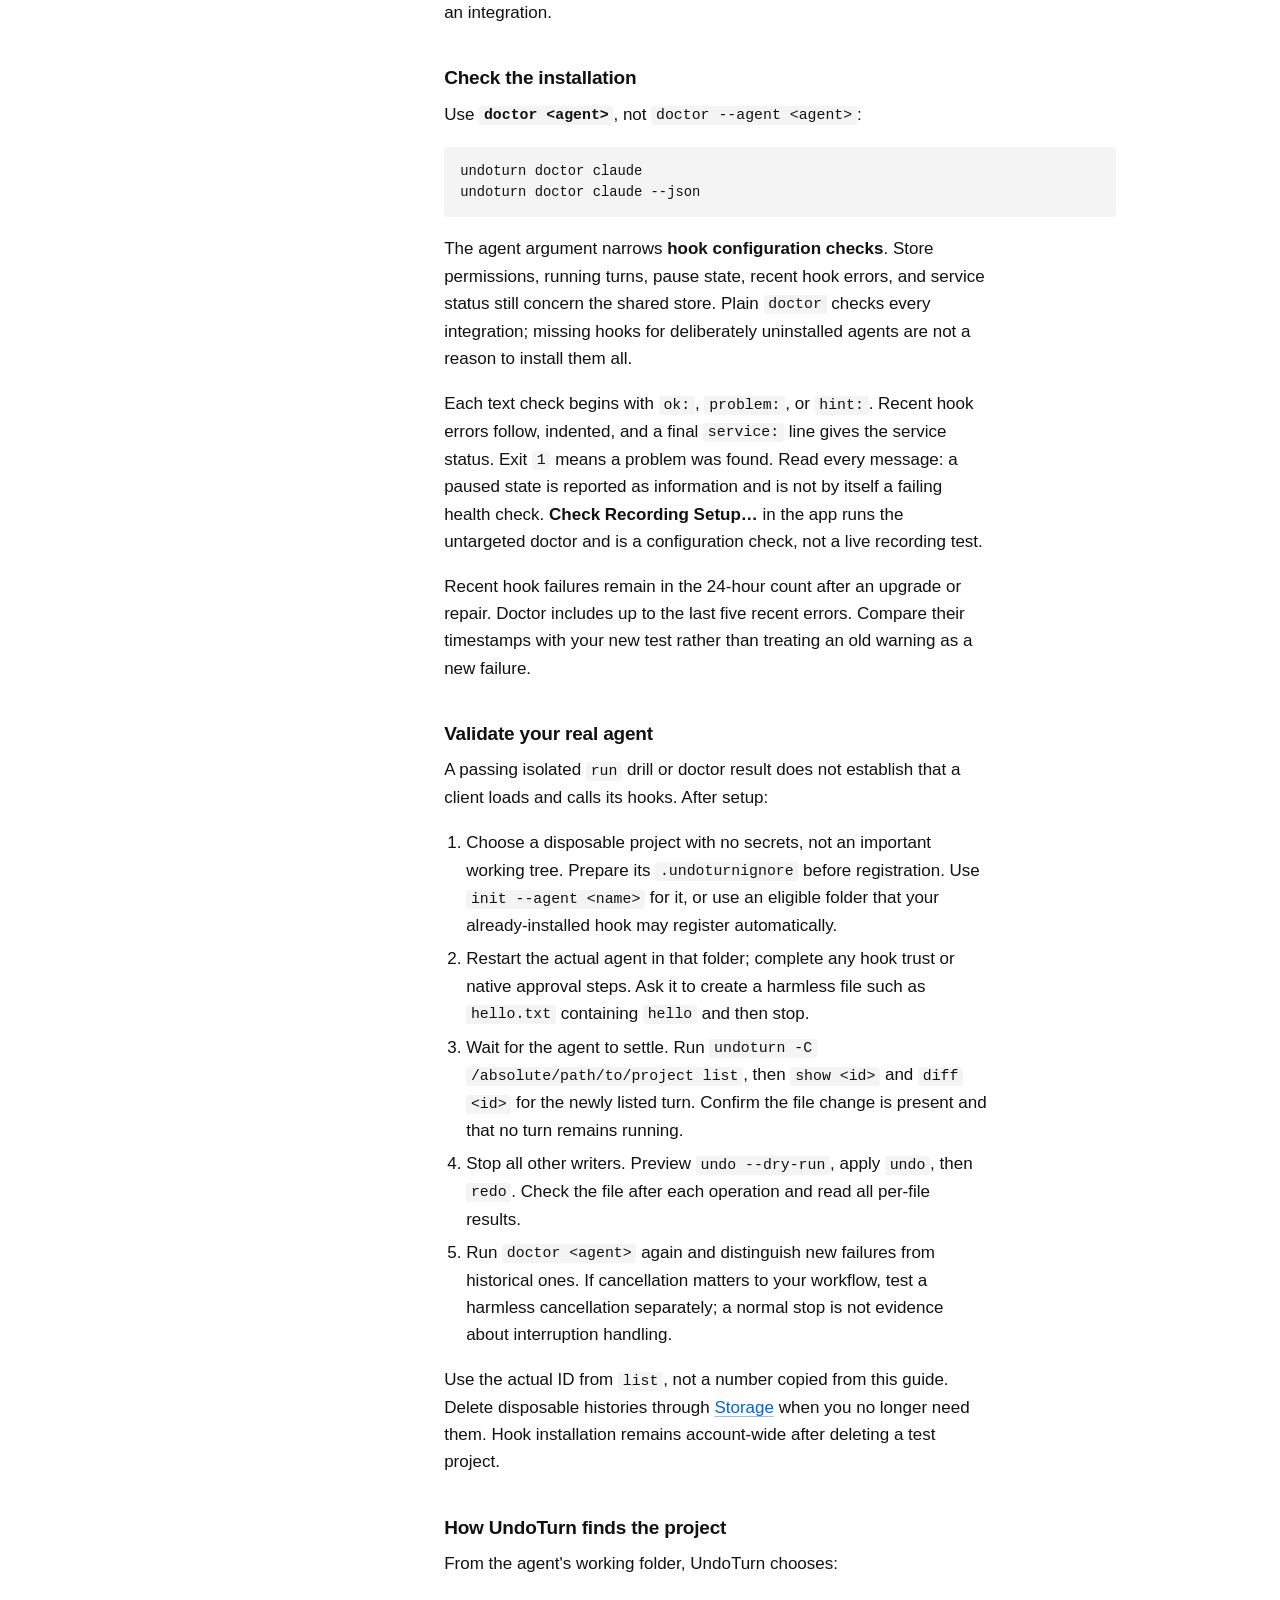
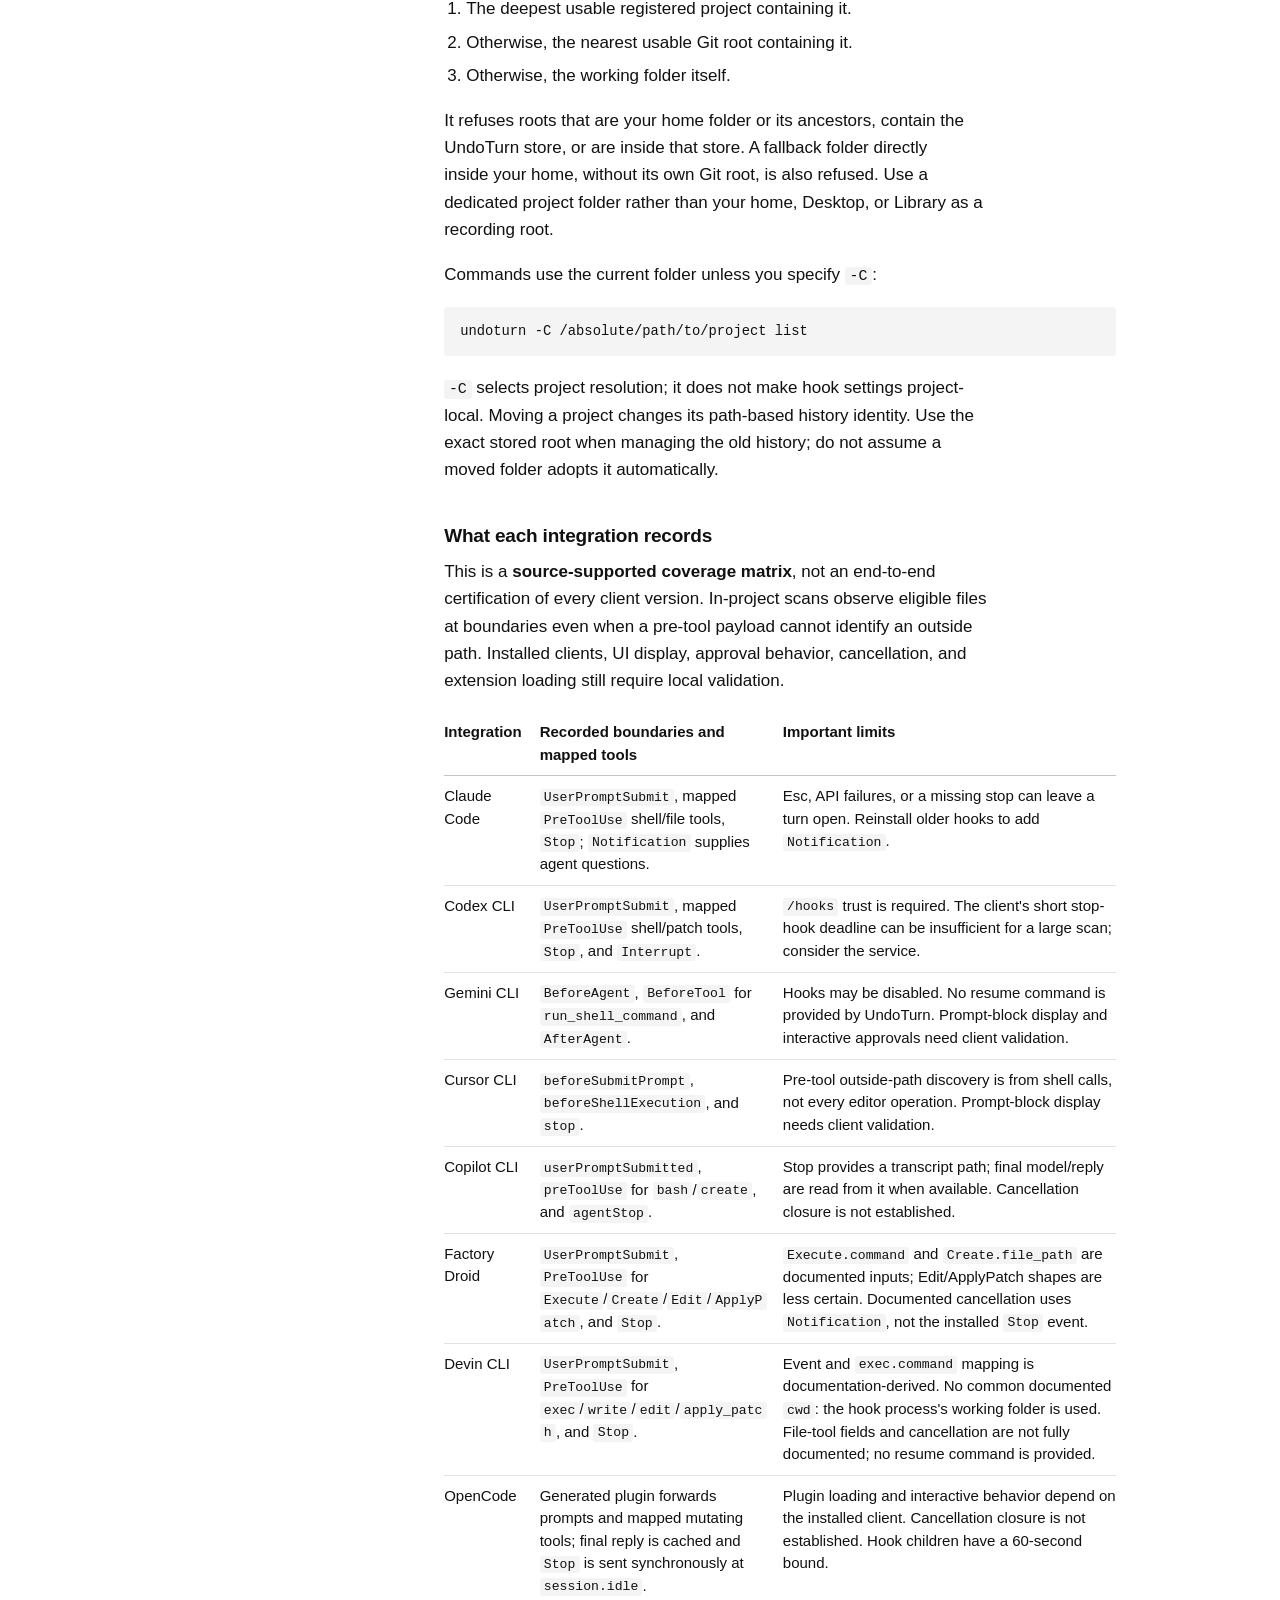
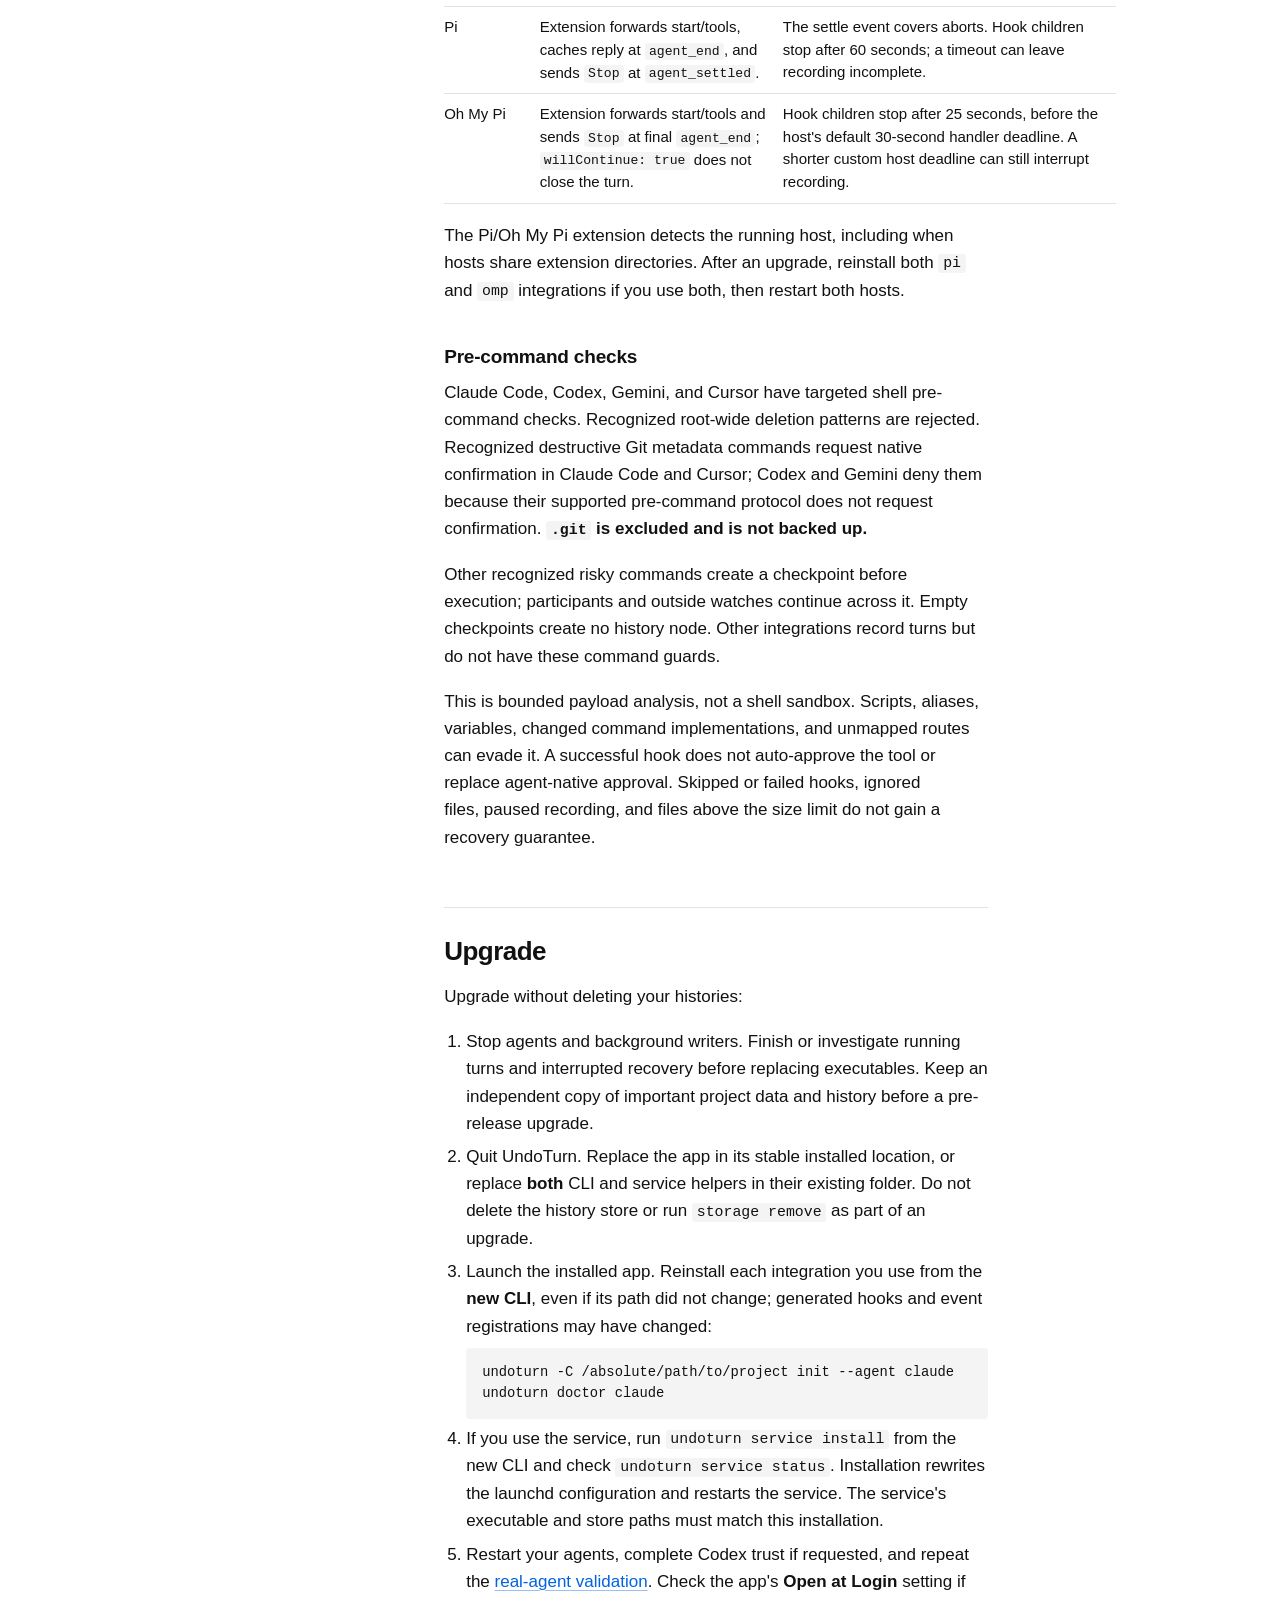
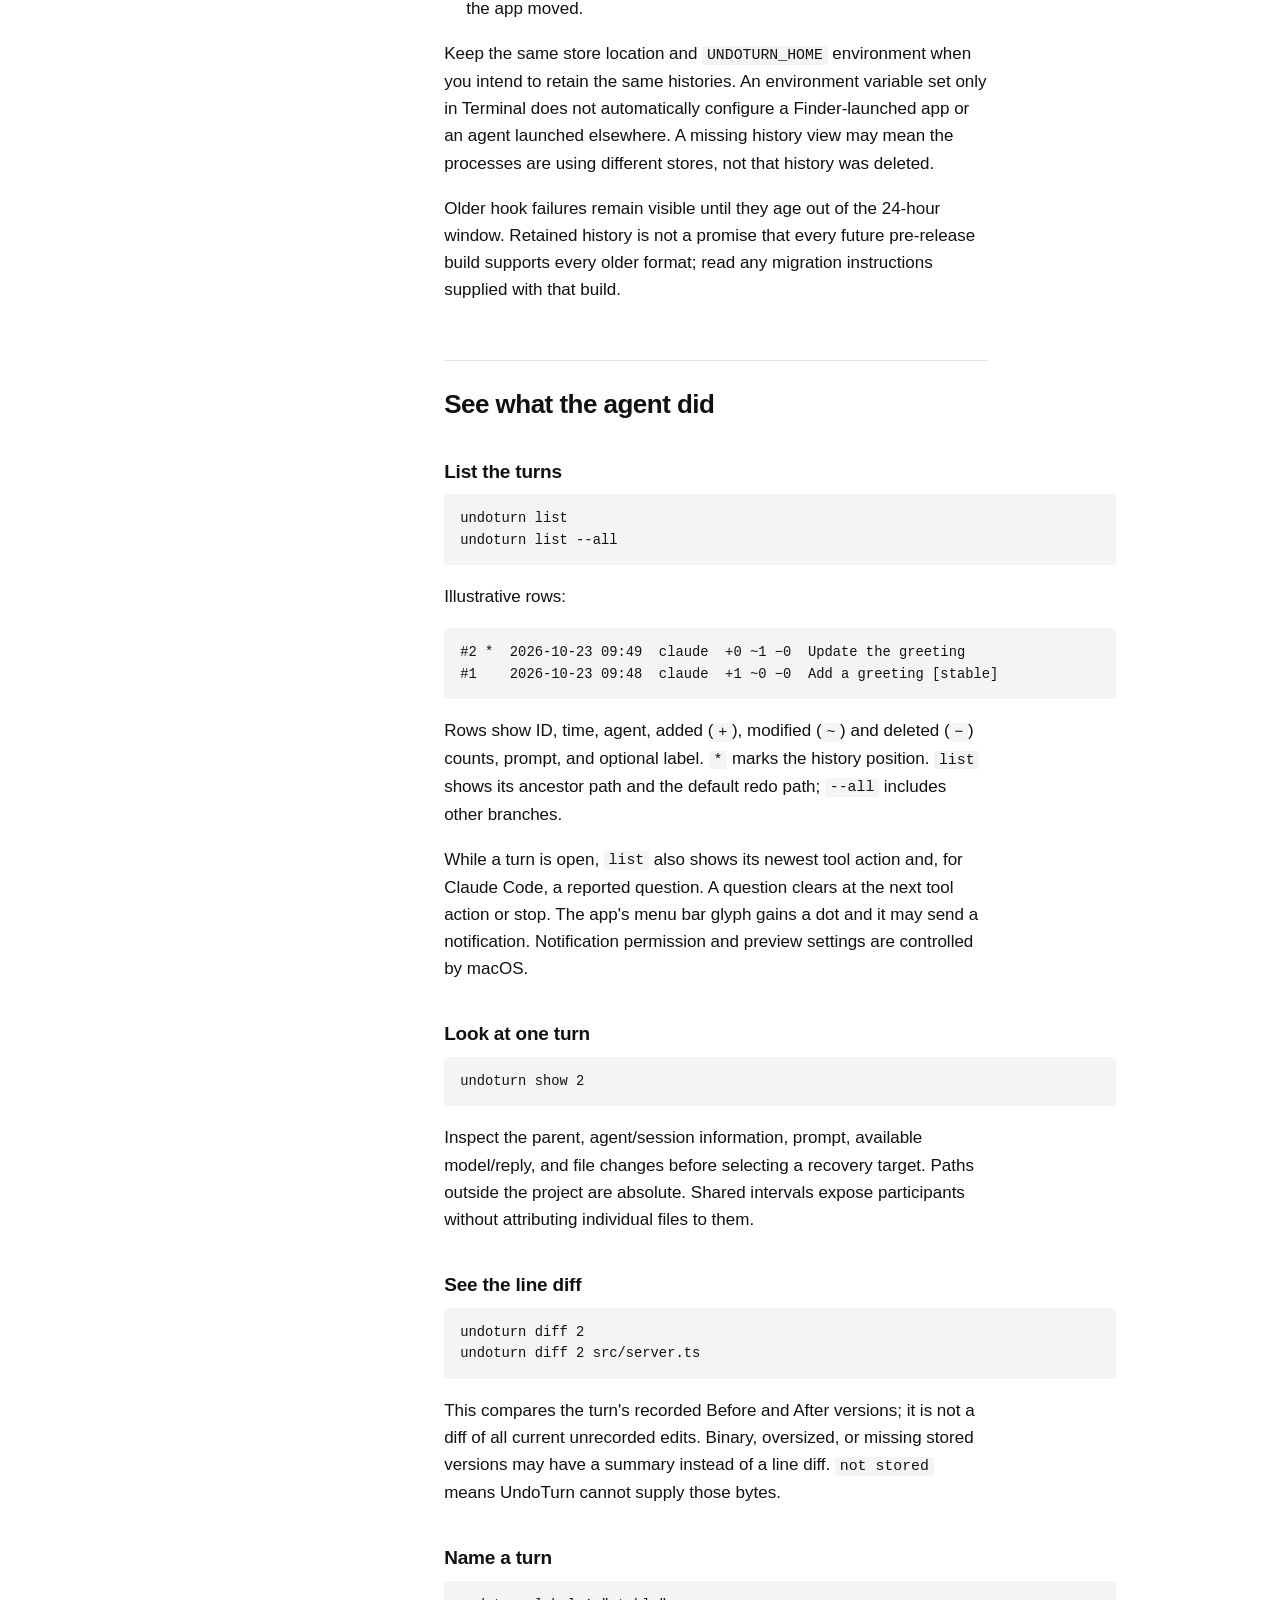
==== commit d7021799: "Describe the Dock icon and releases as the app now behaves The guide said UndoTurn shows in the Dock" ====
--- a/docs/guide.html
+++ b/docs/guide.html
@@ -79,7 +79,7 @@
       </nav>
     </details>
 <p>UndoTurn records local file changes around coding-agent turns so you can inspect them and recover recorded versions. The app is called <strong>UndoTurn</strong> and its command is <strong><code>undoturn</code></strong>.</p>
-<p><strong>Pre-release, local builds only.</strong> This handbook does not announce a public release. The local packaging scripts produce an unsigned DMG containing an ad-hoc-signed app, without Developer ID signing or notarization. Recording is not a protection guarantee, a sandbox, or a replacement for Git and an independent backup.</p>
+<p>Recording is not a protection guarantee, a sandbox, or a replacement for Git and an independent backup.</p>
 <p>Command examples are recipes; any displayed output is <strong>illustrative</strong>, not a transcript of a verified installation. Turn numbers, times, and available client features depend on your installation.</p>
 <h2 id="start-here"><a href="#start-here">Start here</a></h2>
 <ul>
@@ -206,7 +206,7 @@
 <li>For a local DMG, confirm who built the image and that it is intended for your Mac. If a <code>.sha256</code> file was supplied, compare it with the DMG before opening it. A checksum checks bytes; it does not establish the builder's identity.</li>
 <li>Open the DMG in Finder. Drag <strong>UndoTurn.app</strong> to <strong>Applications</strong>.</li>
 <li>Eject the image. Launch <code>/Applications/UndoTurn.app</code>, not the copy still on the mounted image.</li>
-<li>Look for UndoTurn in the macOS menu bar. <strong>It has no Dock icon while its timeline is closed.</strong> On a first launch with no projects, the app opens the empty timeline; reopening the installed app also opens the timeline. While the timeline is open, UndoTurn also shows in the Dock.</li>
+<li>Look for UndoTurn in the macOS menu bar. <strong>It has no Dock icon while its timeline and storage windows are closed.</strong> On a first launch with no projects, the app opens the empty timeline; reopening the installed app also opens the timeline. While the timeline or storage window is open, UndoTurn also shows in the Dock.</li>
 <li>If the icon is hidden near the notch or by a menu bar utility, make room in the menu bar or reopen the app from Applications. See <a href="#troubleshooting">Troubleshooting</a>.</li>
 </ol>
 <p>Installing or opening the app is separate from installing agent hooks. You can complete the isolated drill below before choosing <strong>Install Agent Hooks…</strong>.</p>
@@ -642,7 +642,7 @@
 undoturn resume</code></pre>
 <p>Pause applies to <strong>all projects in that store</strong>. Hooks start no new turns and register no new projects while paused. A turn that began before the pause is still recorded when it stops. Pause neither stops agents nor erases existing data. Resume explicitly, then confirm the state in doctor or the menu bar app.</p>
 <h2 id="the-menu-bar-app"><a href="#the-menu-bar-app">The menu bar app</a></h2>
-<p>UndoTurn runs in the menu bar. It shows in the Dock only while its timeline is open. The app displays the store it was launched with. CLI helpers and installed agent hooks perform recording; quitting the UI does not uninstall hooks or the separate service, but notifications require the app to be running.</p>
+<p>UndoTurn runs in the menu bar. It shows in the Dock only while its timeline or storage window is open. The app displays the store it was launched with. CLI helpers and installed agent hooks perform recording; quitting the UI does not uninstall hooks or the separate service, but notifications require the app to be running.</p>
 <h3 id="the-menu"><a href="#the-menu">The menu</a></h3>
 <p>Click the UndoTurn menu bar icon:</p>
 <ul>
@@ -803,7 +803,7 @@
 <tbody>
 <tr>
 <td>App opens but there is no Dock icon</td>
-<td>Expected while the timeline is closed: UndoTurn is a menu bar app. Reopen <code>/Applications/UndoTurn.app</code> to show the timeline. Make room near the notch or check menu bar-hiding utilities.</td>
+<td>Expected while the timeline and storage windows are closed: UndoTurn is a menu bar app. Reopen <code>/Applications/UndoTurn.app</code> to show the timeline. Make room near the notch or check menu bar-hiding utilities.</td>
 </tr>
 <tr>
 <td><code>undoturn: command not found</code></td>
--- a/docs/guide.css
+++ b/docs/guide.css
@@ -15,6 +15,7 @@
   --measure: 34rem;
   --page: 64rem;
   --radius: 4px;
+  --site-h: 3.5rem;
 }
 @media (prefers-color-scheme: dark) {
   :root {
@@ -58,7 +59,7 @@
   position: absolute;
   top: 0.5rem;
   left: var(--margin);
-  z-index: 1;
+  z-index: 3;
   padding: 0.5rem 0.75rem;
   border-radius: var(--radius);
   background: var(--ink);
@@ -71,10 +72,16 @@
 
 /* Site header and footer */
 .site {
+  position: sticky;
+  top: 0;
+  z-index: 2;
   display: flex;
   align-items: center;
   justify-content: space-between;
   gap: 1rem;
+  box-sizing: border-box;
+  min-height: var(--site-h);
+  background: var(--bg);
   padding: 0.875rem max(var(--margin), (100% - var(--page)) / 2 + var(--margin));
   border-bottom: 1px solid var(--rule);
 }
@@ -114,10 +121,10 @@
   .rail {
     display: block;
     position: sticky;
-    top: 0;
+    top: var(--site-h);
     align-self: start;
-    max-height: 100vh;
-    max-height: 100dvh;
+    max-height: calc(100vh - var(--site-h));
+    max-height: calc(100dvh - var(--site-h));
     overflow-y: auto;
     overscroll-behavior: contain;
     padding-block: 2.75rem 2rem;
@@ -163,7 +170,7 @@
 }
 h3 { margin: 2.5rem 0 0.625rem; font-size: 1.1875rem; line-height: 1.3; letter-spacing: -0.01em; }
 h4 { margin: 2rem 0 0.5rem; font-size: 1rem; line-height: 1.4; }
-:where(h2, h3, h4) { scroll-margin-top: 1.5rem; }
+:where(h2, h3, h4) { scroll-margin-top: calc(var(--site-h) + 1.5rem); }
 :where(h2, h3, h4) > a { color: var(--ink); text-decoration: none; }
 :where(h2, h3, h4) > a:hover { color: var(--ink); text-decoration: underline; text-decoration-color: var(--rule-strong); }
 h1 + p { font-size: 1.1875rem; line-height: 1.55; }
@@ -247,6 +254,7 @@
   }
   body { font-size: 11pt; }
   .skip, .site nav, .rail, .toc, .site-footer ul { display: none; }
+  .site { position: static; }
   .layout { display: block; max-width: none; padding: 0; }
   main { padding: 0; }
   main > * { max-width: none; }
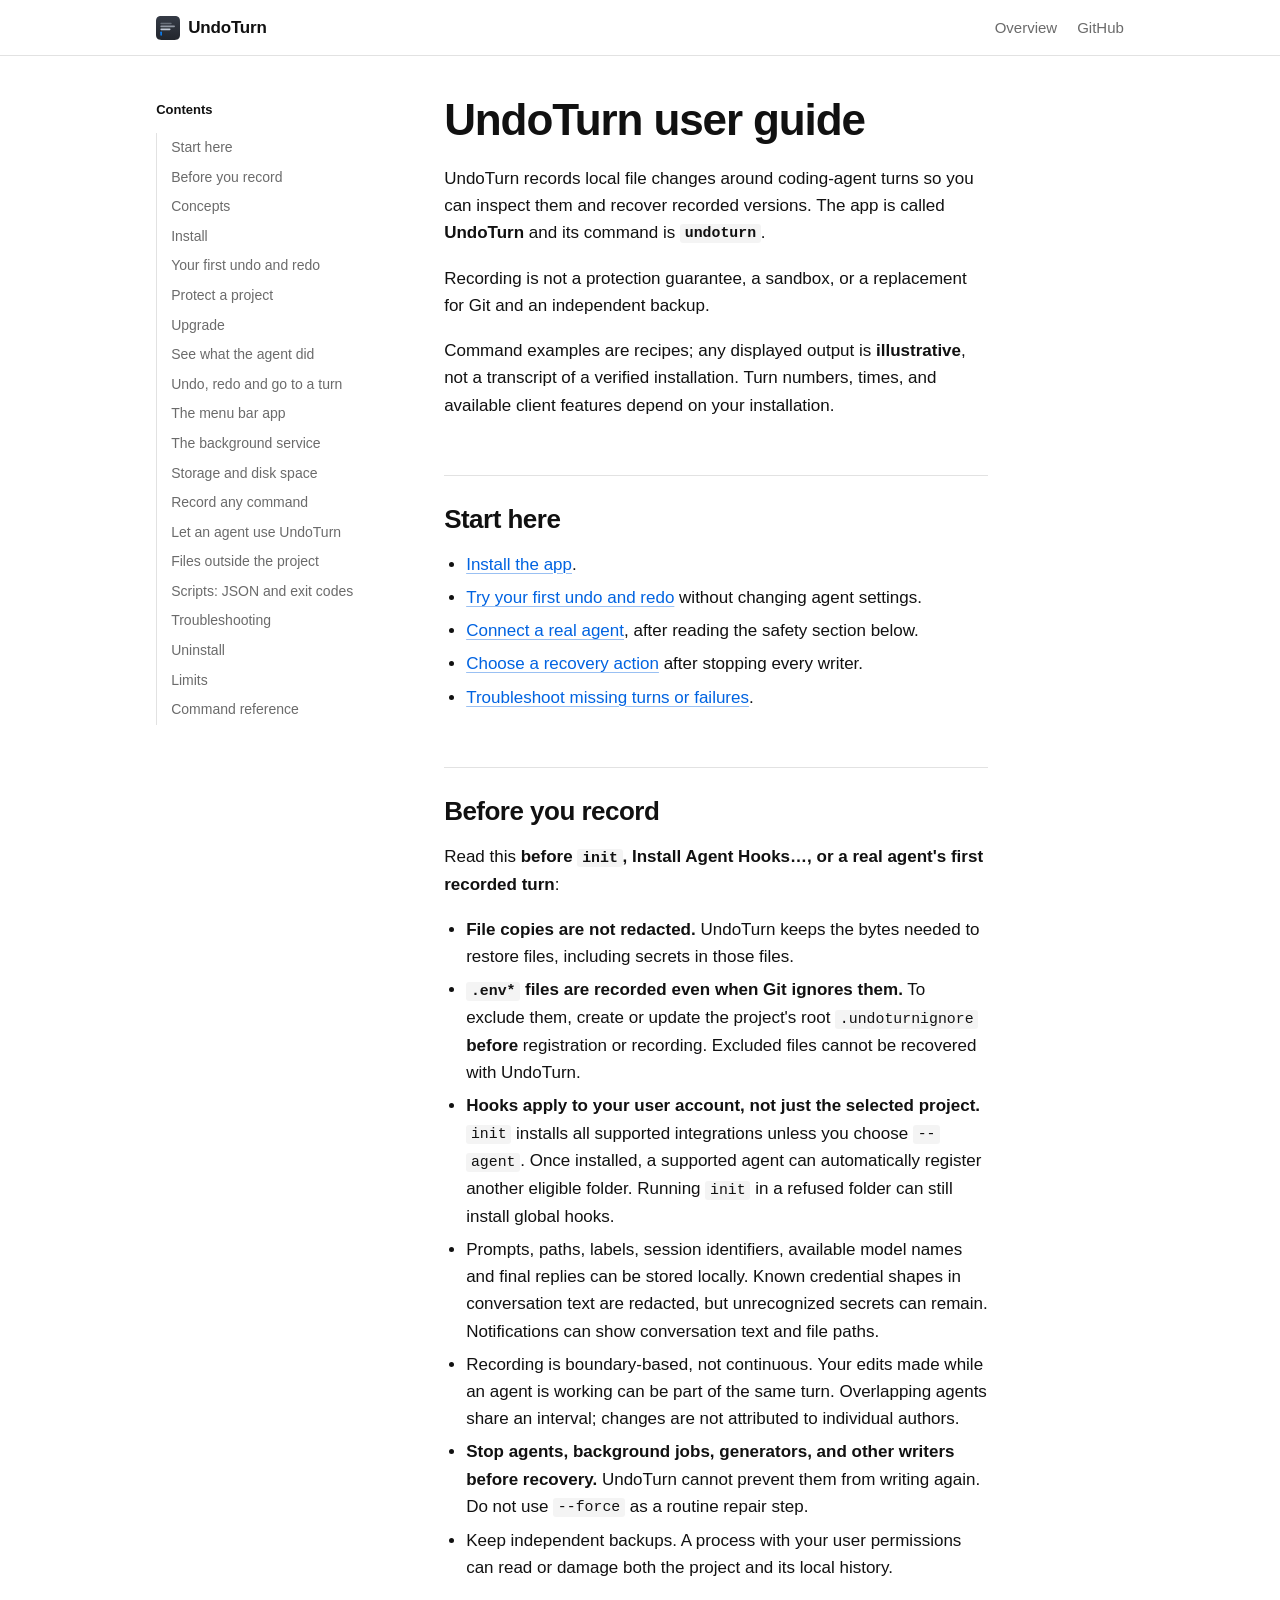
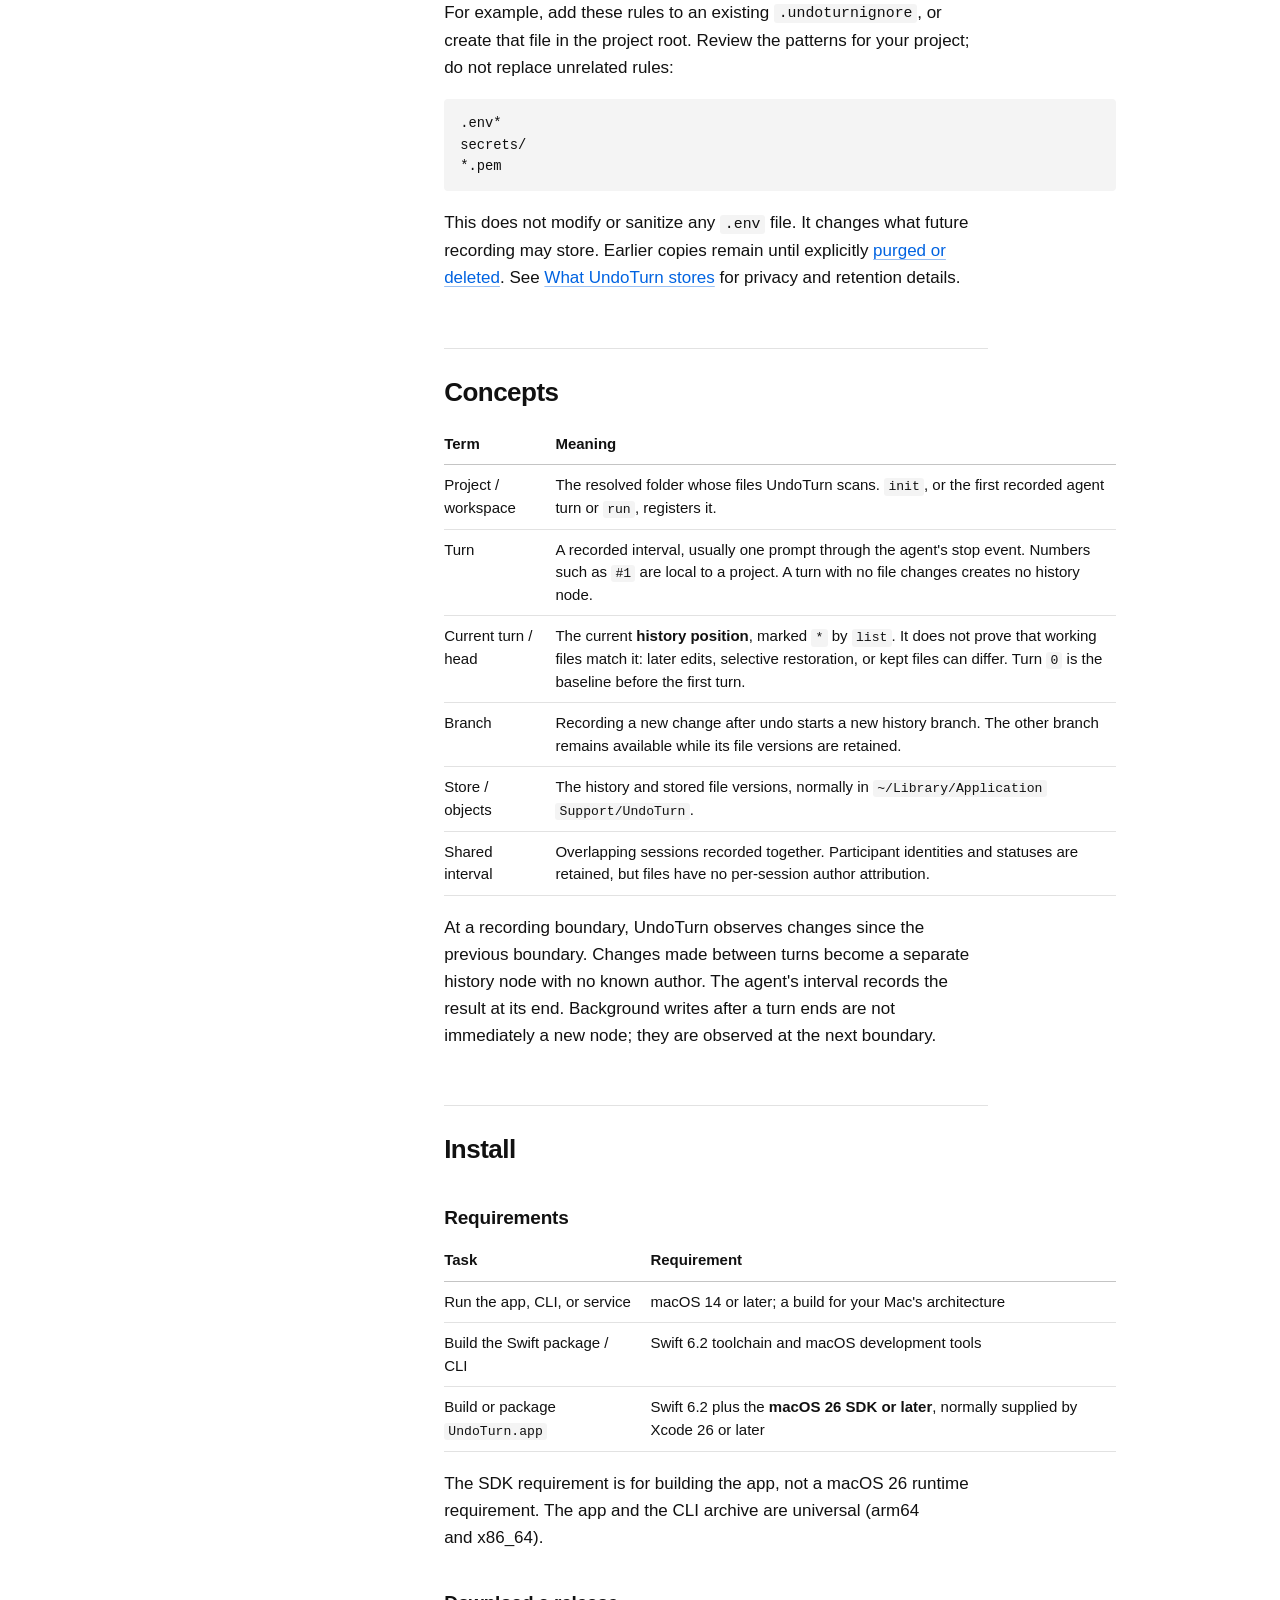
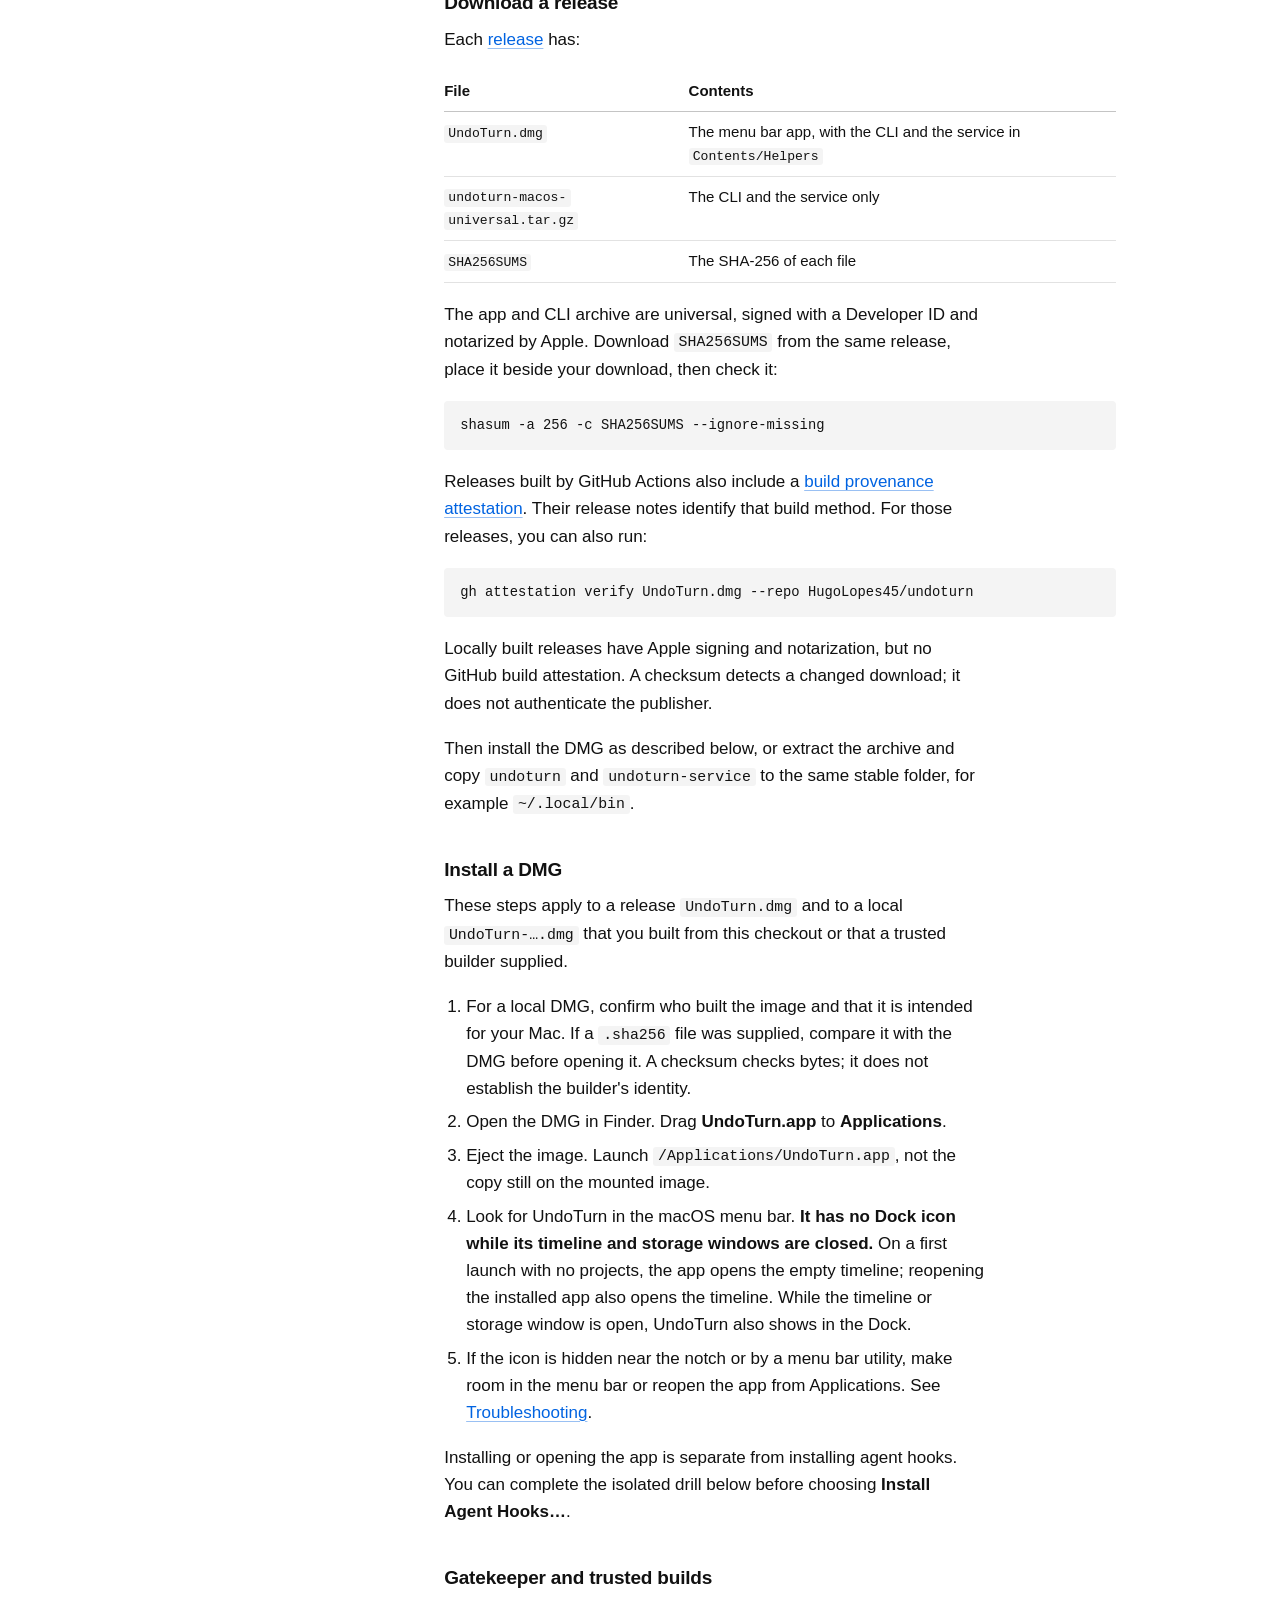
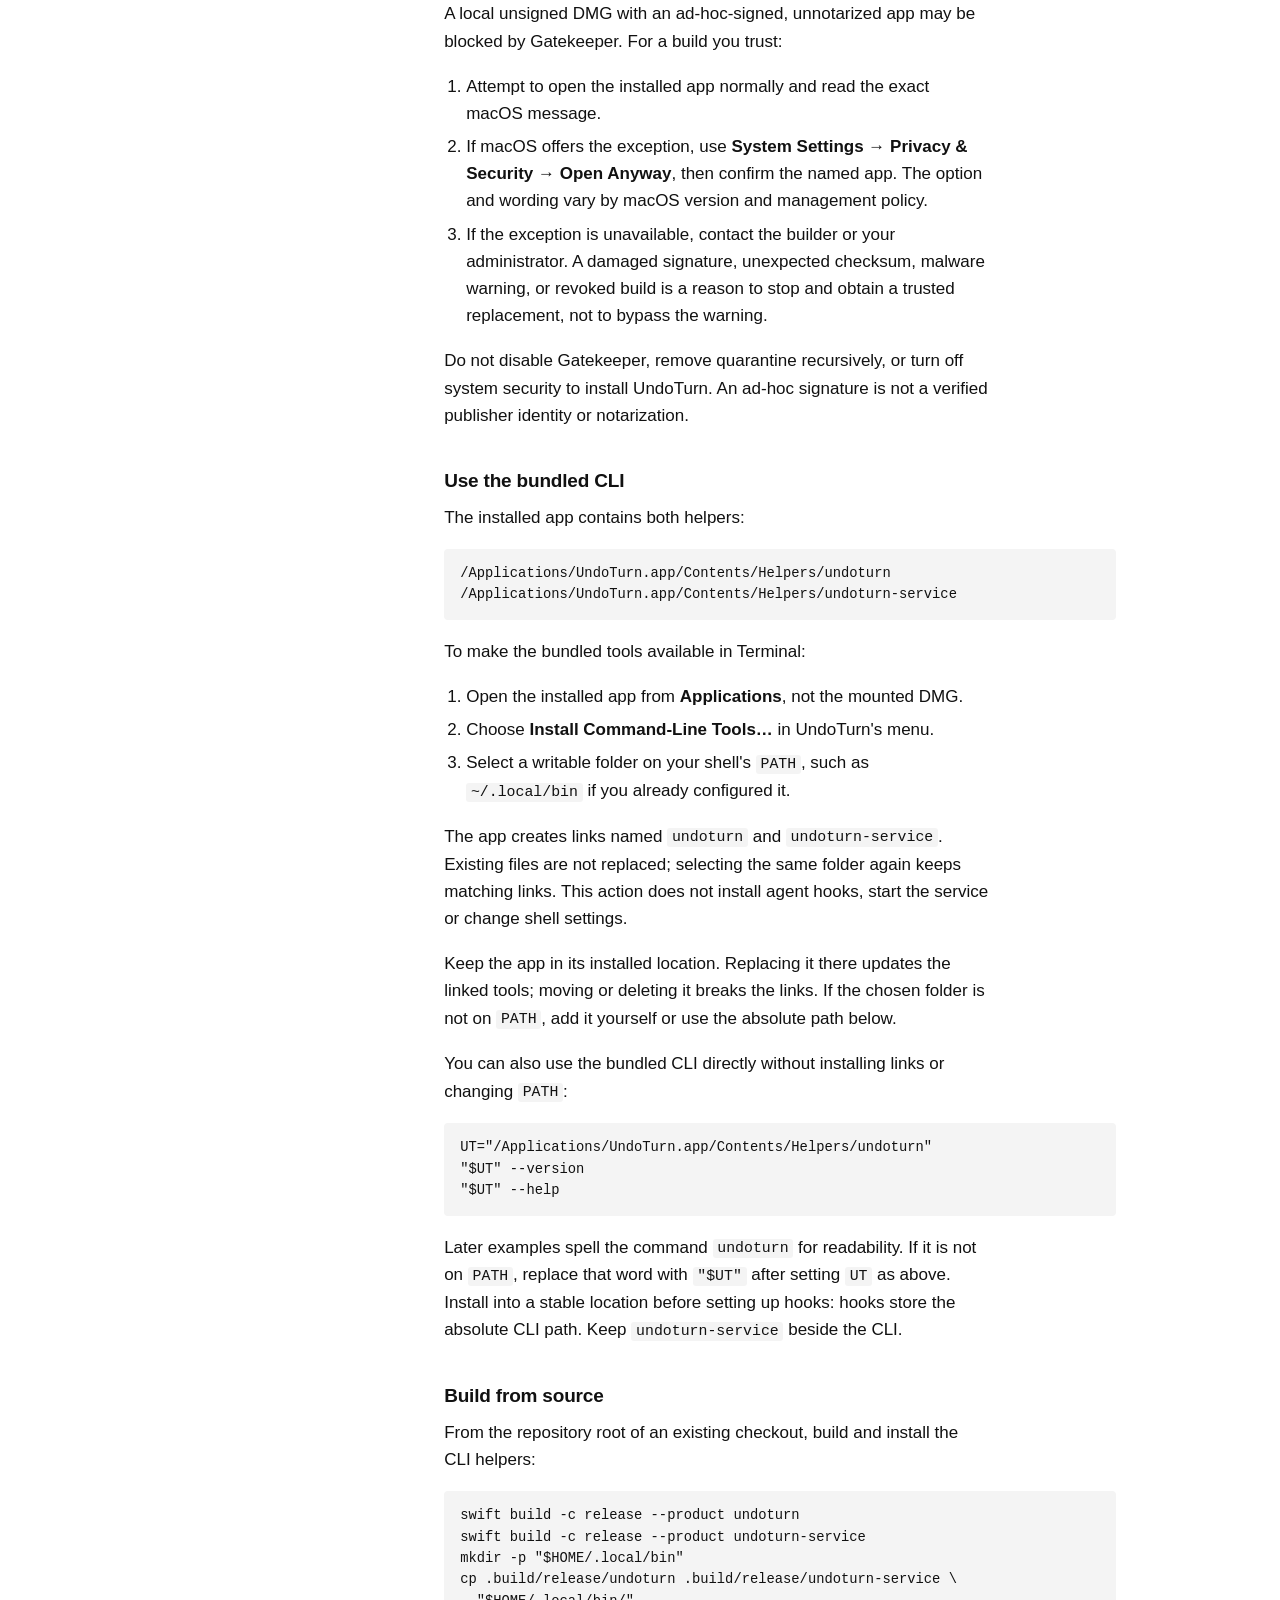
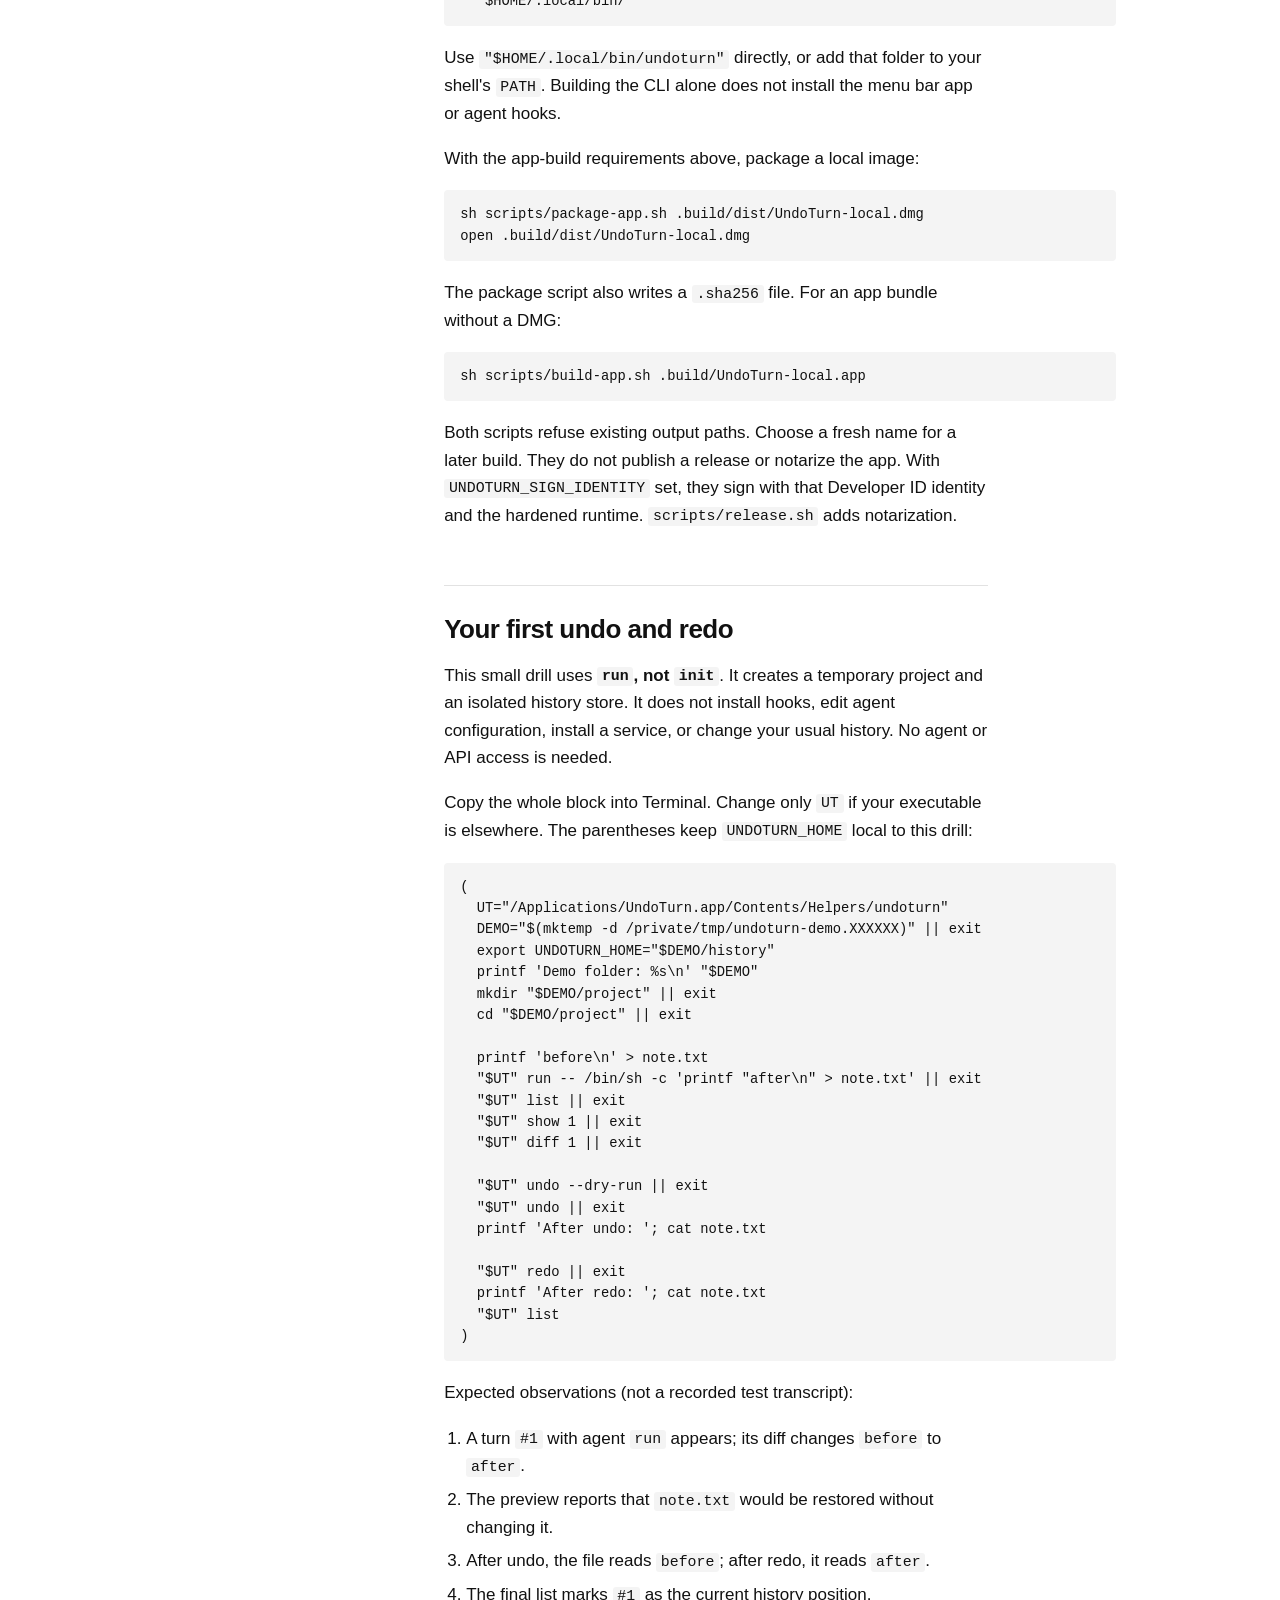
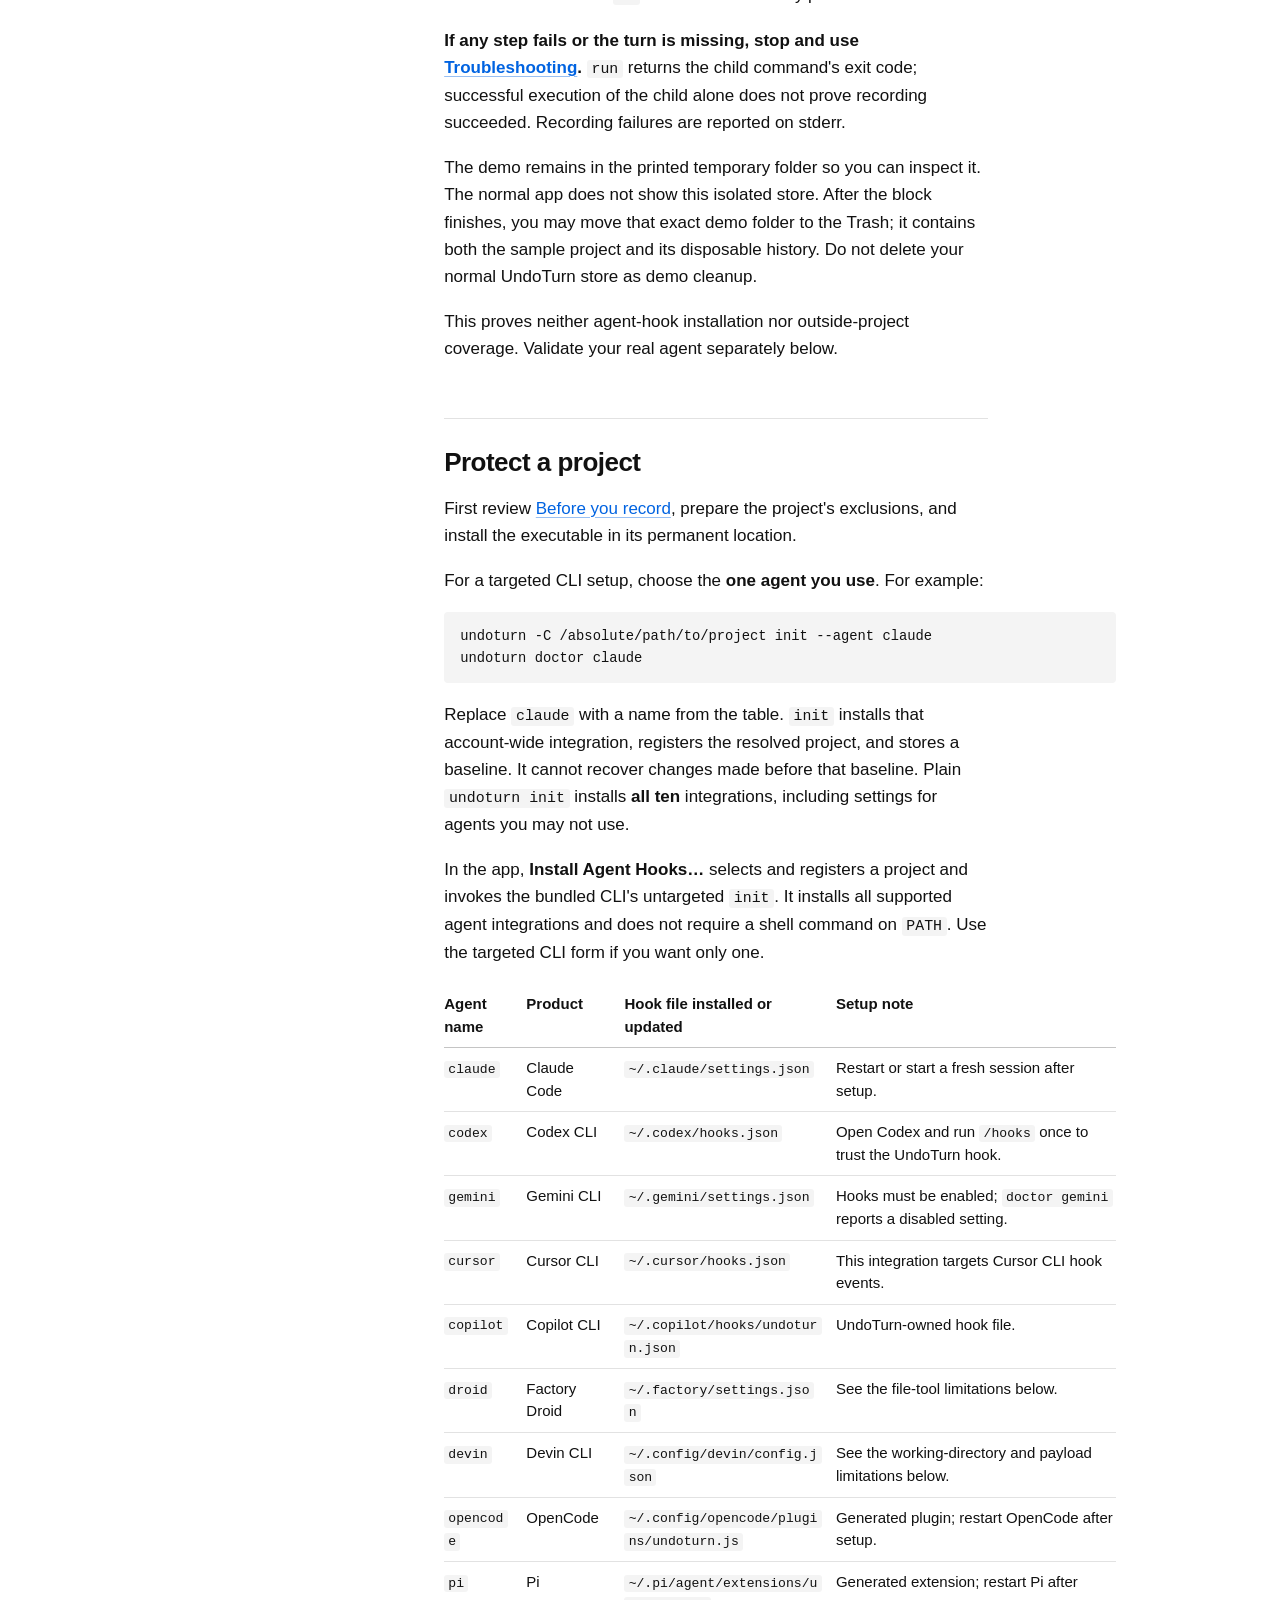
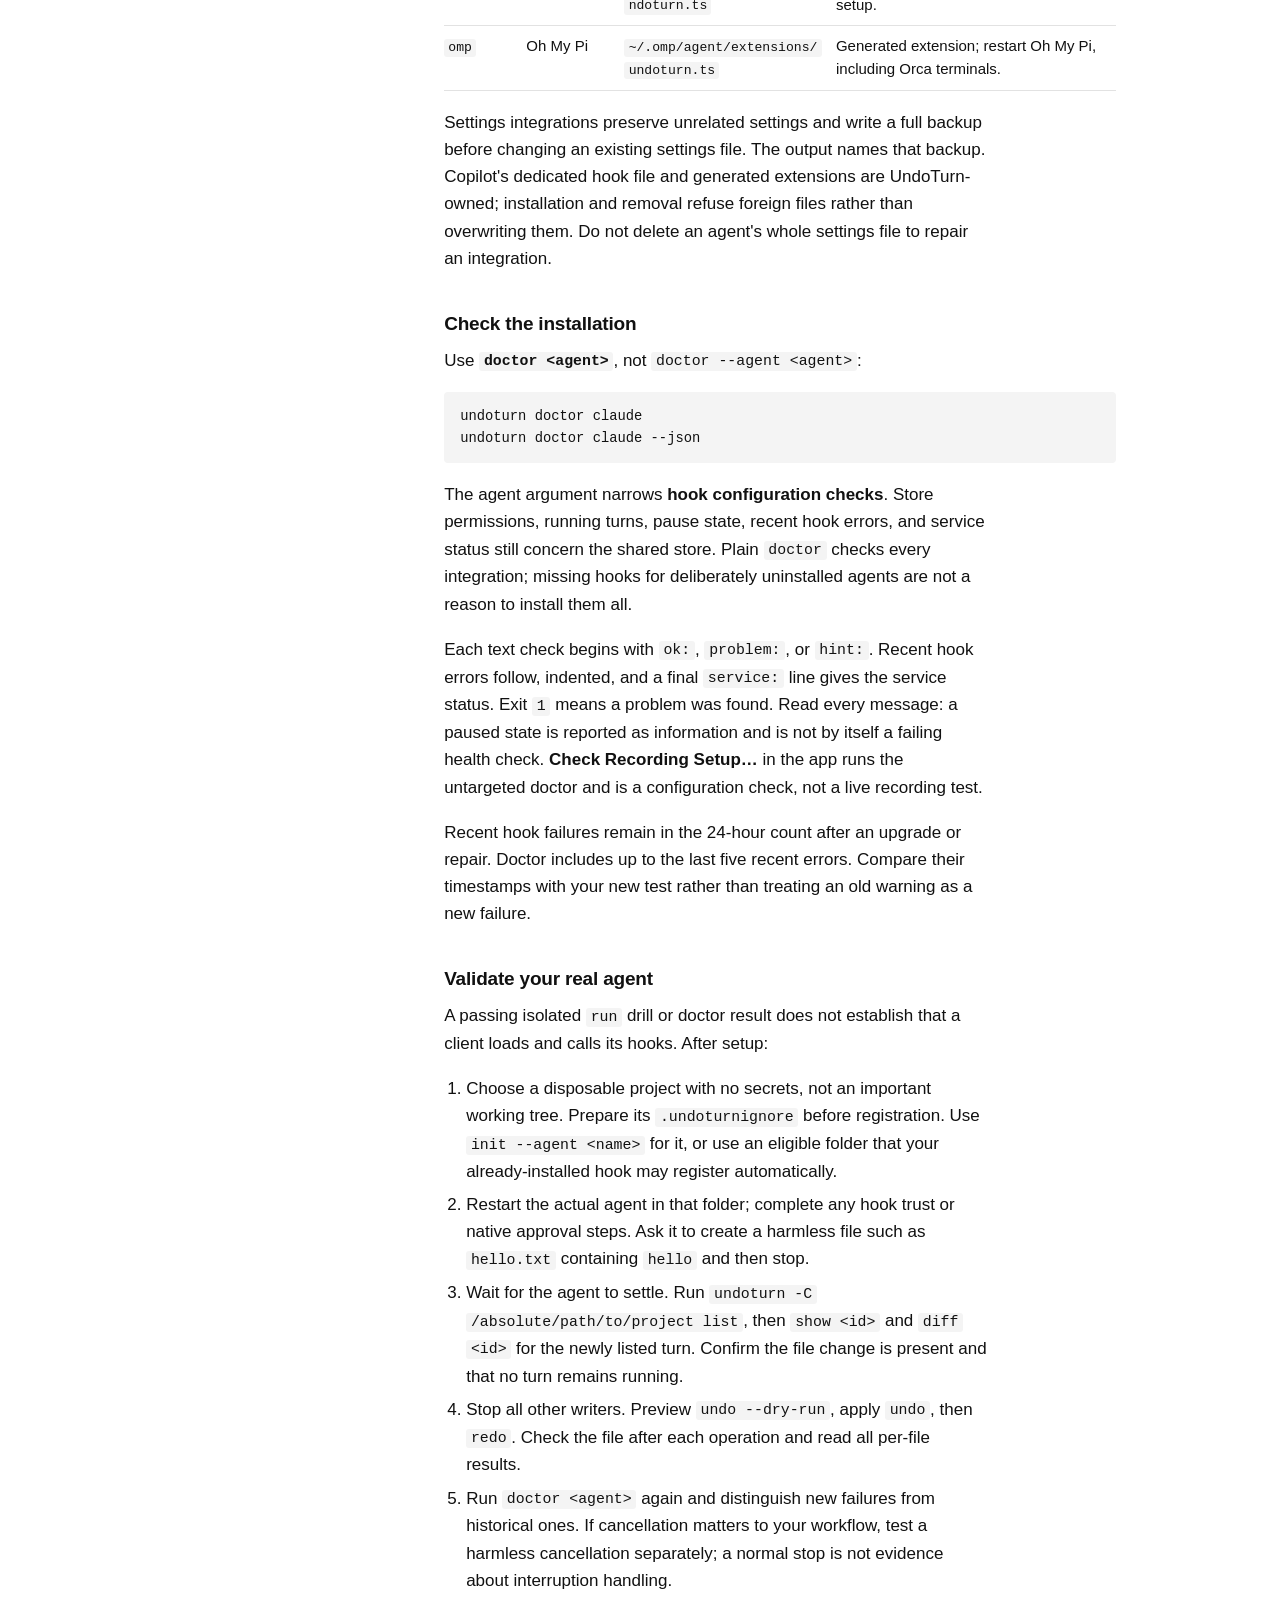
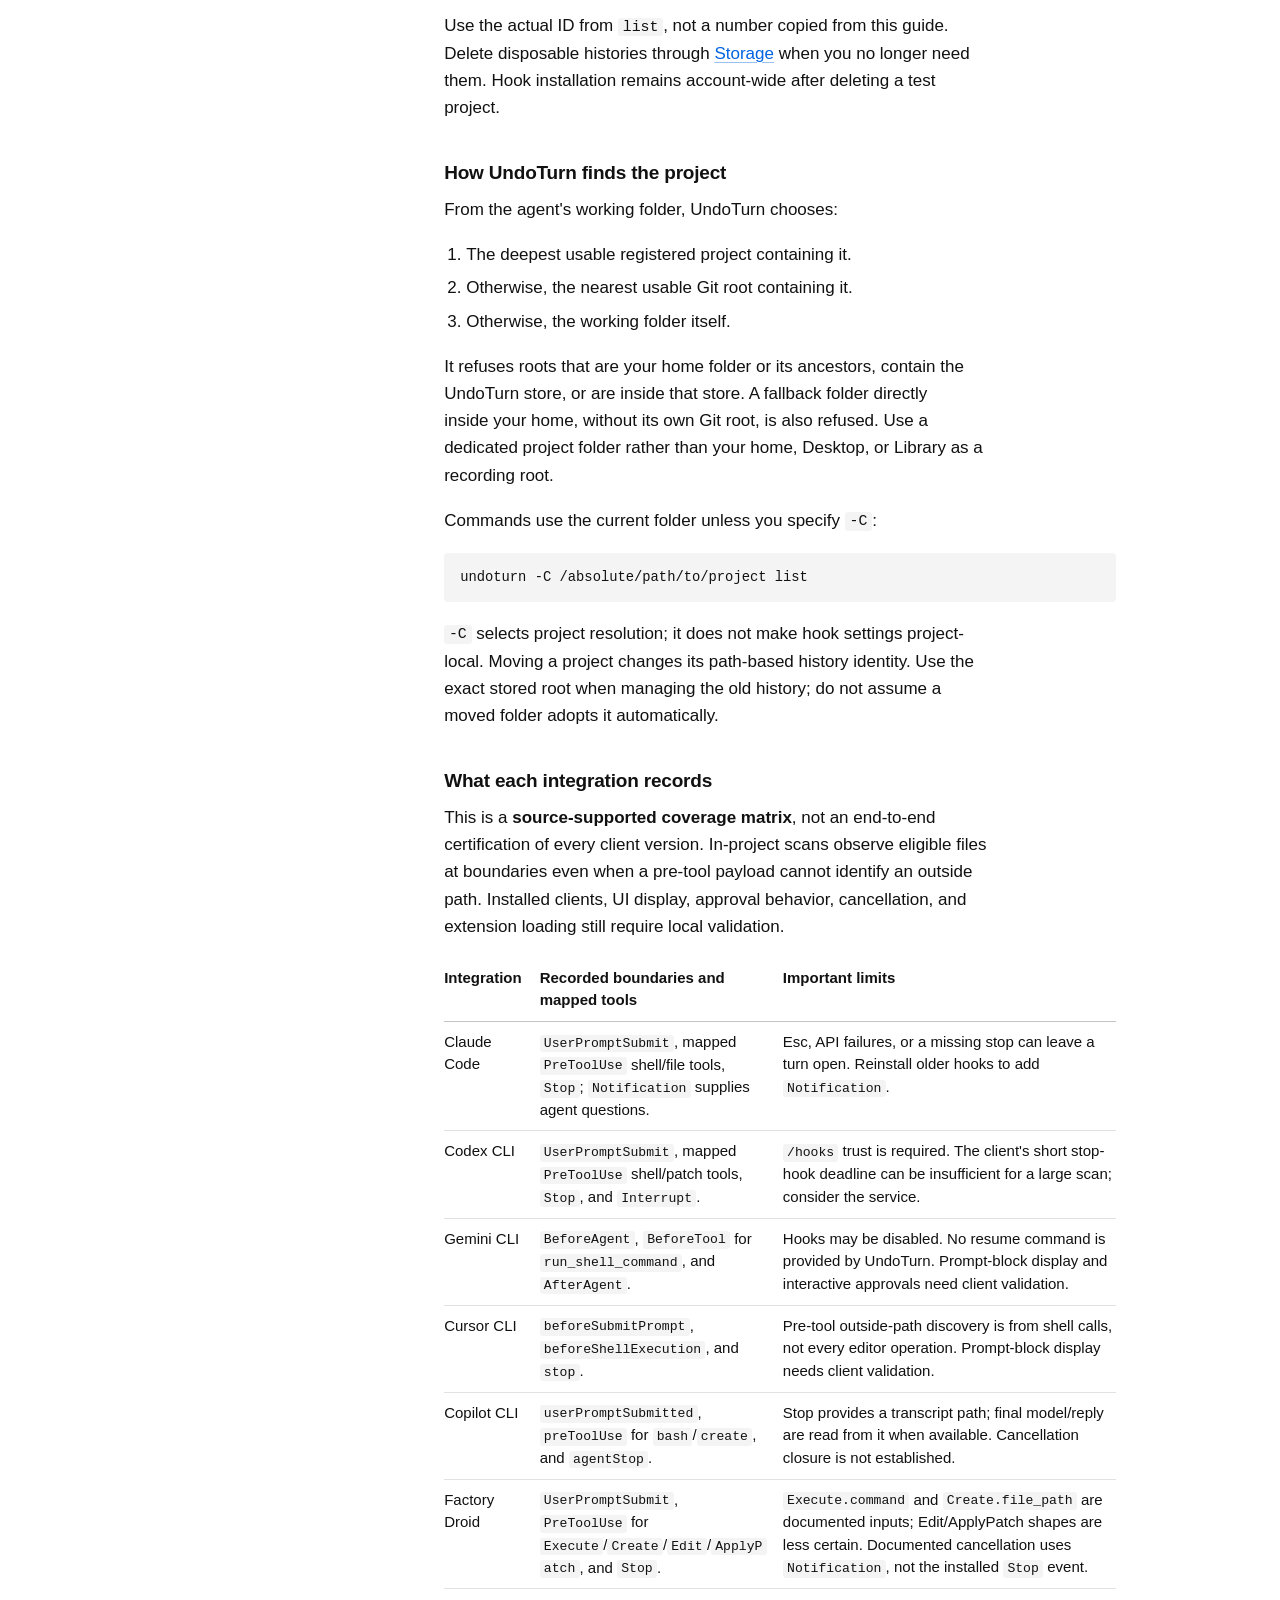
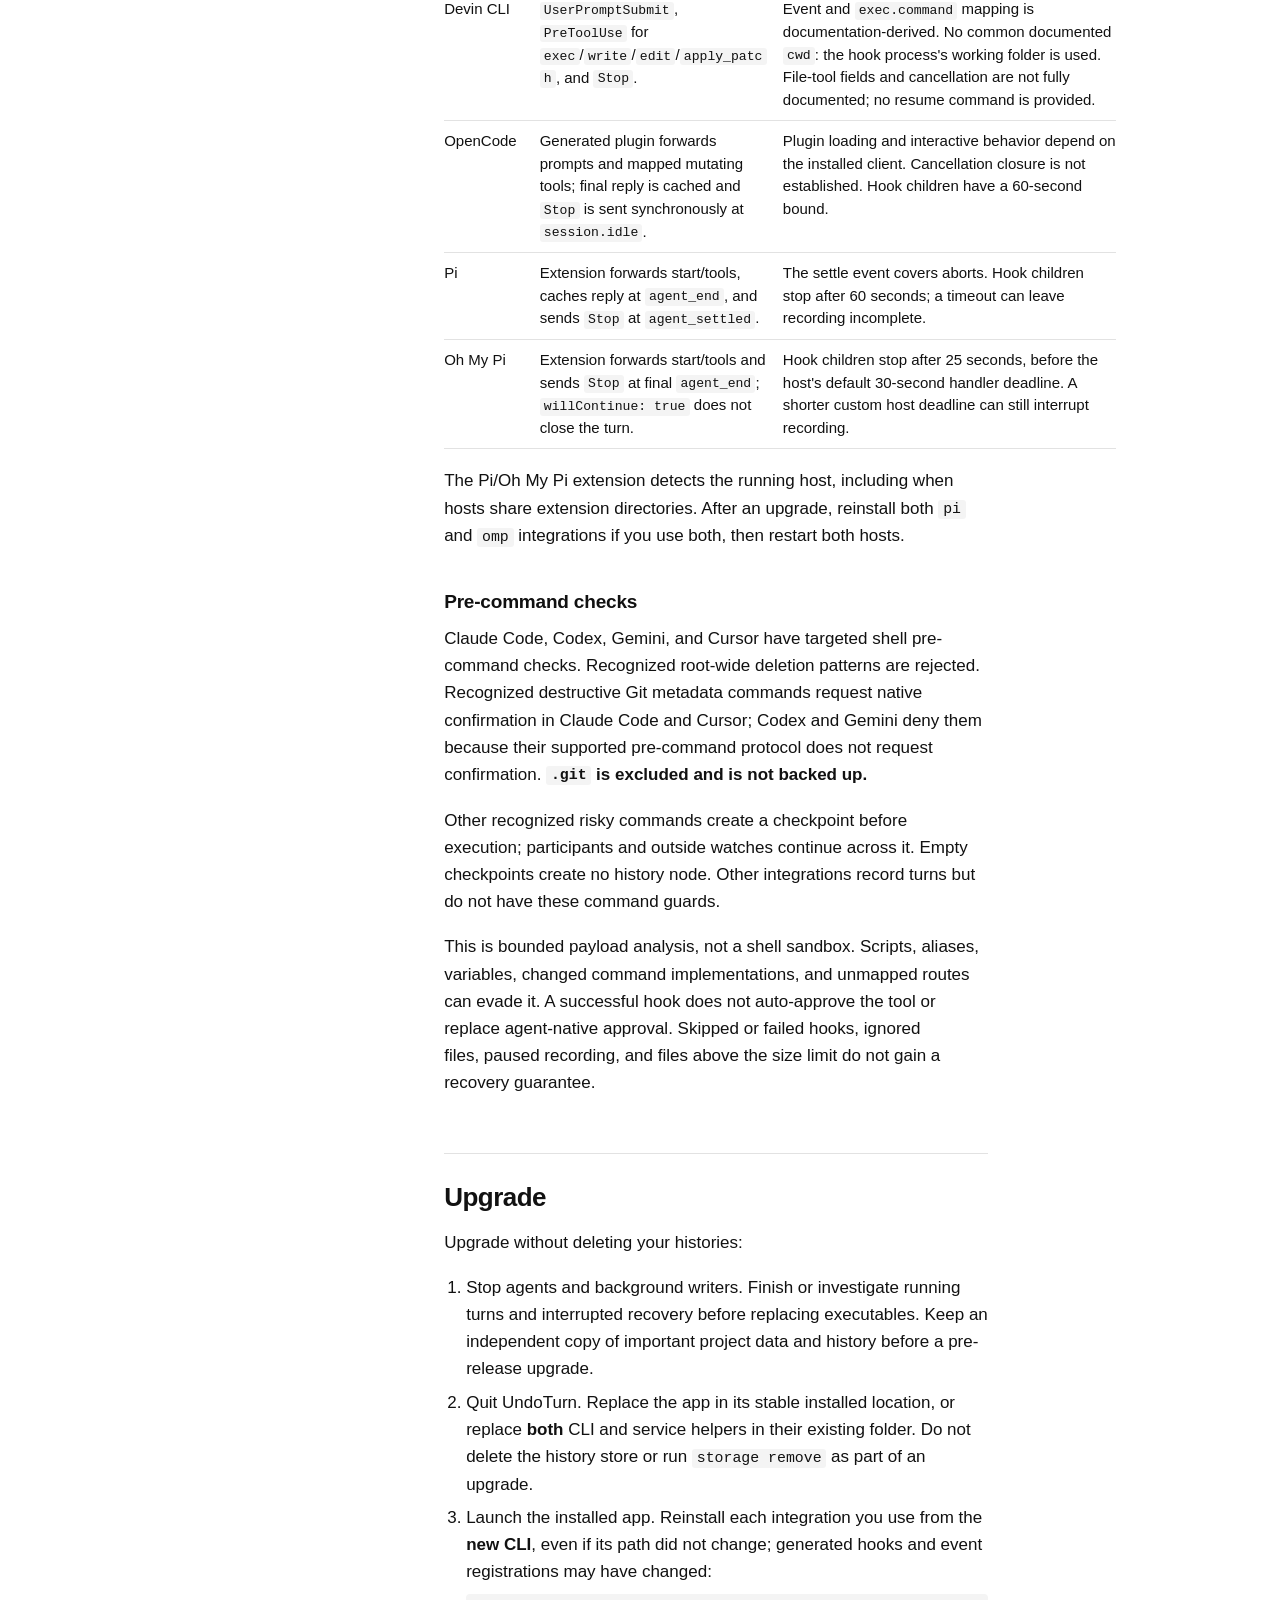
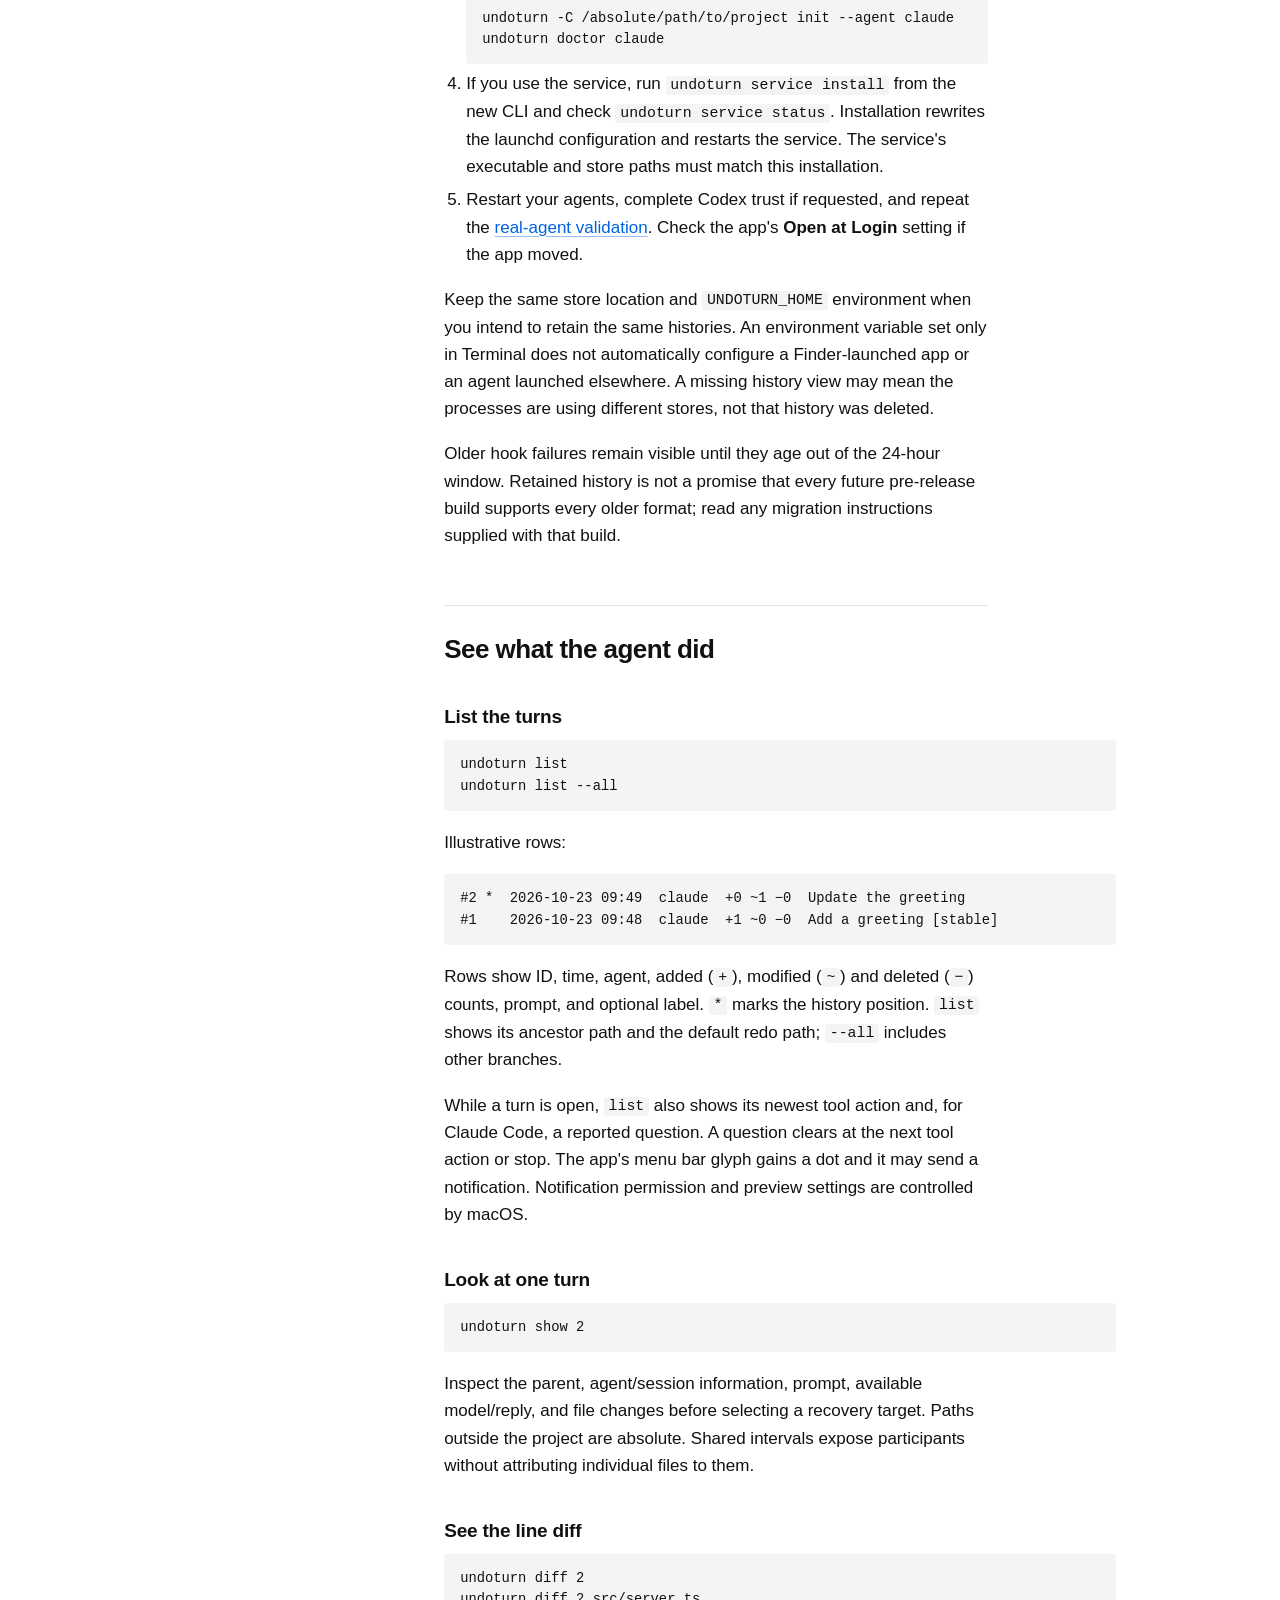
==== commit 20163ab5: "Prepare GitHub release downloads Keep signing keys local and publish one stable set of release asset" ====
--- a/docs/guide.html
+++ b/docs/guide.html
@@ -83,7 +83,7 @@
 <p>Command examples are recipes; any displayed output is <strong>illustrative</strong>, not a transcript of a verified installation. Turn numbers, times, and available client features depend on your installation.</p>
 <h2 id="start-here"><a href="#start-here">Start here</a></h2>
 <ul>
-<li><a href="#install">Install a locally supplied app</a>.</li>
+<li><a href="#install">Install the app</a>.</li>
 <li><a href="#your-first-undo-and-redo">Try your first undo and redo</a> without changing agent settings.</li>
 <li><a href="#protect-a-project">Connect a real agent</a>, after reading the safety section below.</li>
 <li><a href="#choose-the-right-recovery">Choose a recovery action</a> after stopping every writer.</li>
@@ -196,9 +196,11 @@
 </tbody>
 </table>
 </div>
-<p>The files are universal, signed with a Developer ID and notarized by Apple. Each file also has a <a href="https://docs.github.com/actions/security-for-github-actions/using-artifact-attestations">build provenance attestation</a>. To check a download:</p>
-<pre class="sh" tabindex="0"><code>shasum -a 256 -c SHA256SUMS --ignore-missing
-gh attestation verify UndoTurn.dmg --repo HugoLopes45/undoturn</code></pre>
+<p>The app and CLI archive are universal, signed with a Developer ID and notarized by Apple. Download <code>SHA256SUMS</code> from the same release, place it beside your download, then check it:</p>
+<pre class="sh" tabindex="0"><code>shasum -a 256 -c SHA256SUMS --ignore-missing</code></pre>
+<p>Releases built by GitHub Actions also include a <a href="https://docs.github.com/actions/security-for-github-actions/using-artifact-attestations">build provenance attestation</a>. Their release notes identify that build method. For those releases, you can also run:</p>
+<pre class="sh" tabindex="0"><code>gh attestation verify UndoTurn.dmg --repo HugoLopes45/undoturn</code></pre>
+<p>Locally built releases have Apple signing and notarization, but no GitHub build attestation. A checksum detects a changed download; it does not authenticate the publisher.</p>
 <p>Then install the DMG as described below, or extract the archive and copy <code>undoturn</code> and <code>undoturn-service</code> to the same stable folder, for example <code>~/.local/bin</code>.</p>
 <h3 id="install-a-dmg"><a href="#install-a-dmg">Install a DMG</a></h3>
 <p>These steps apply to a release <code>UndoTurn.dmg</code> and to a local <code>UndoTurn-….dmg</code> that you built from this checkout or that a trusted builder supplied.</p>
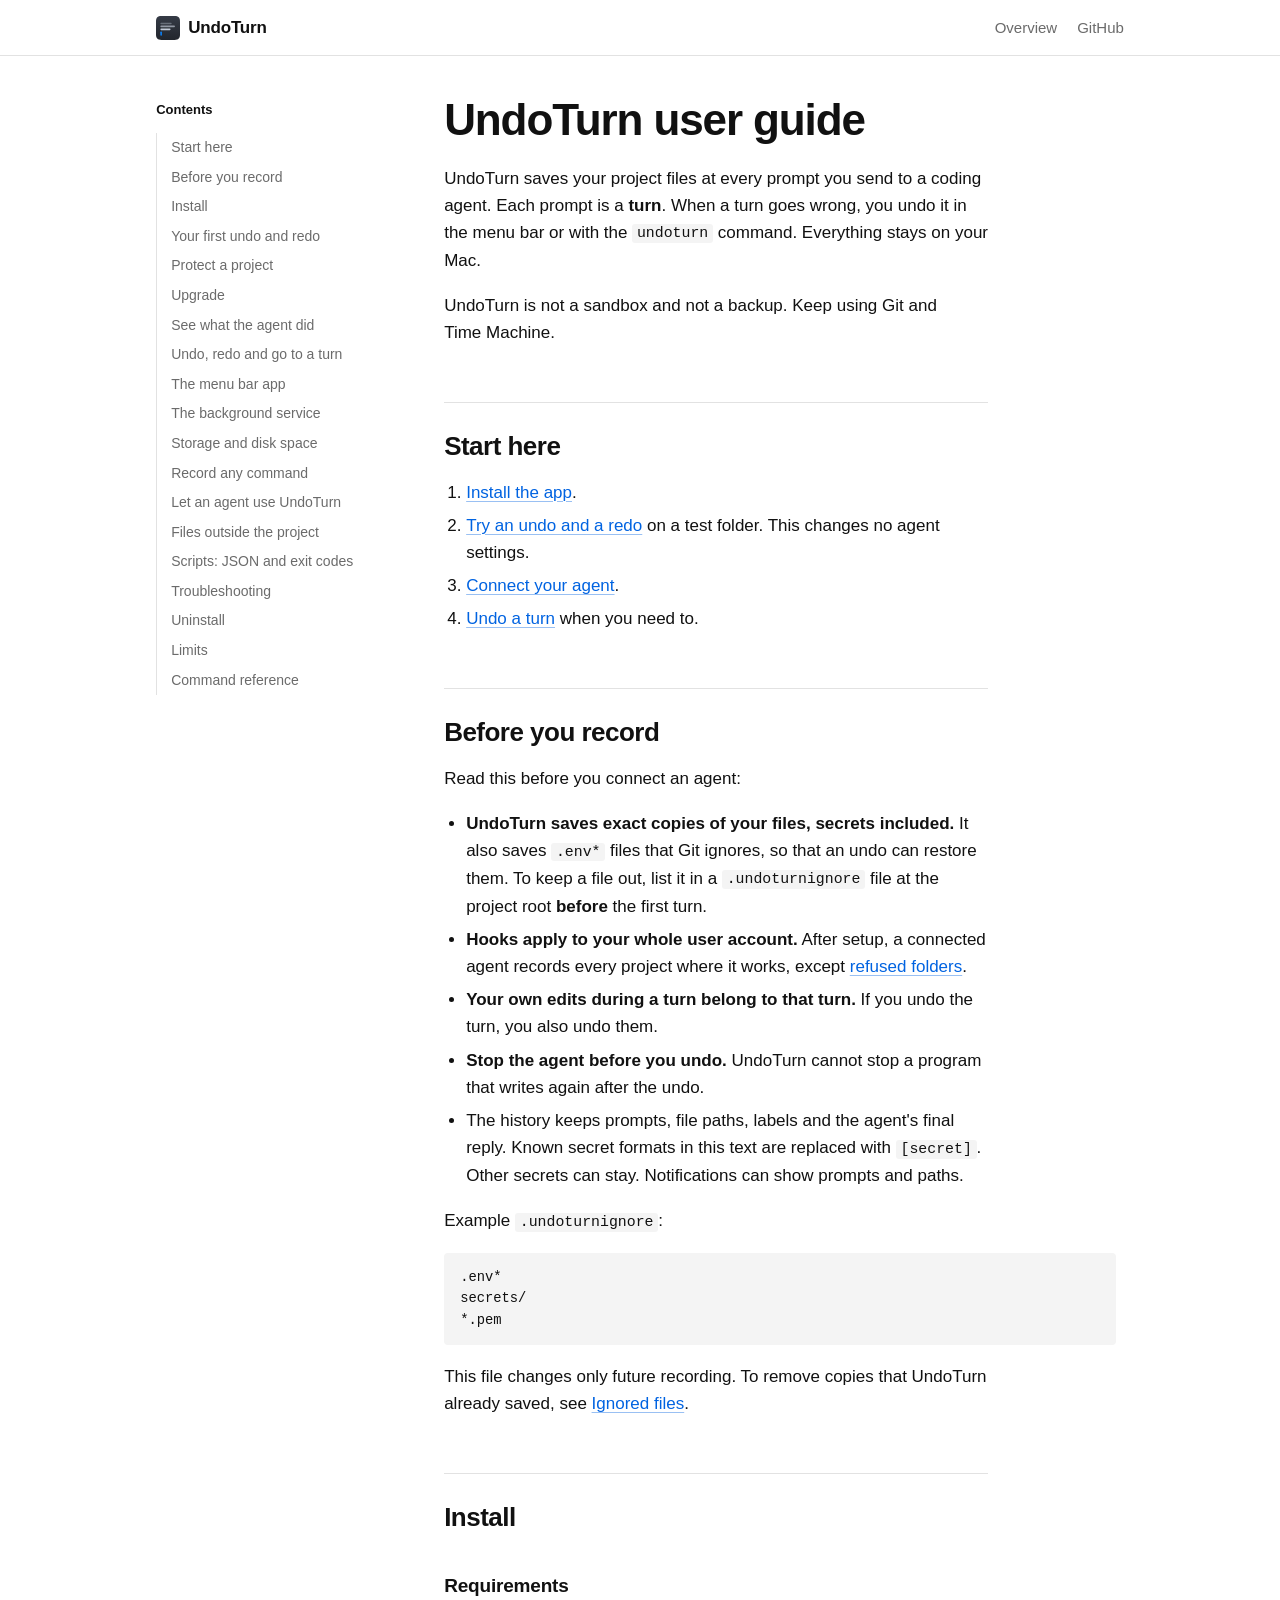
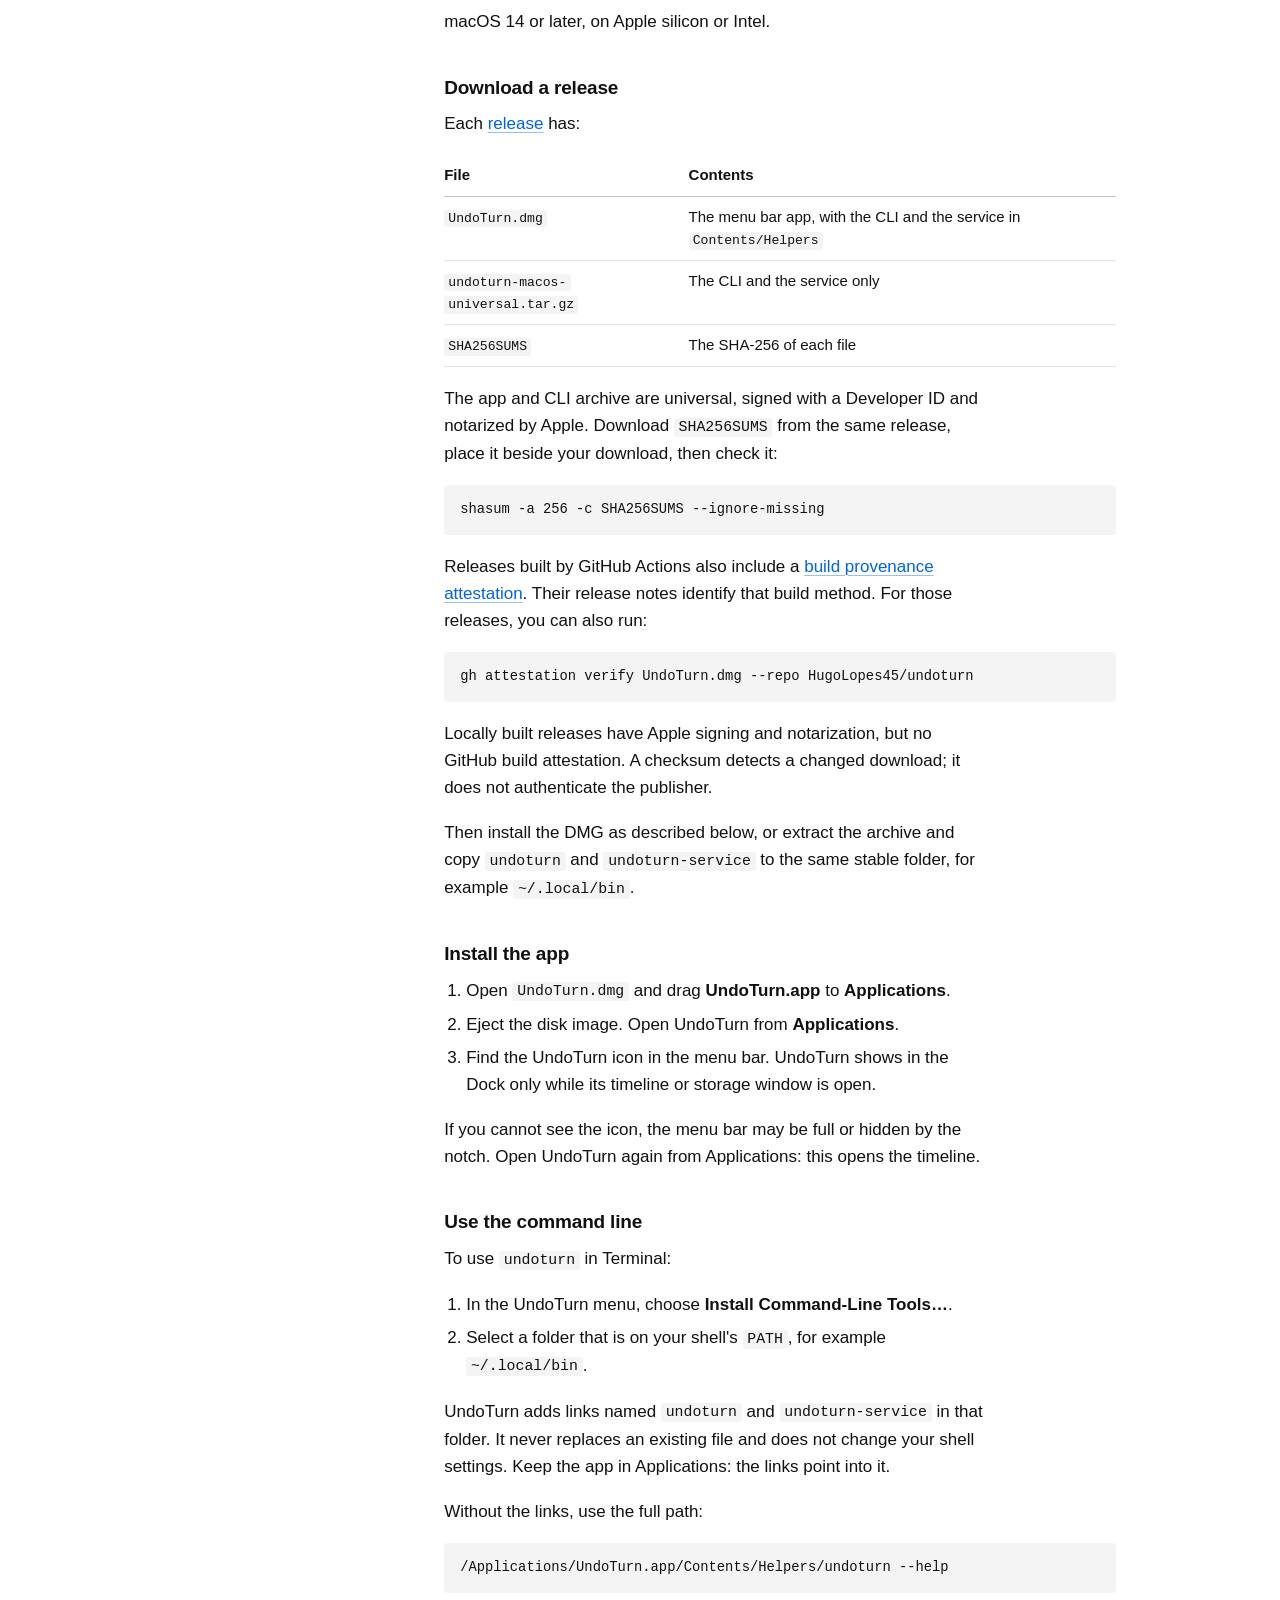
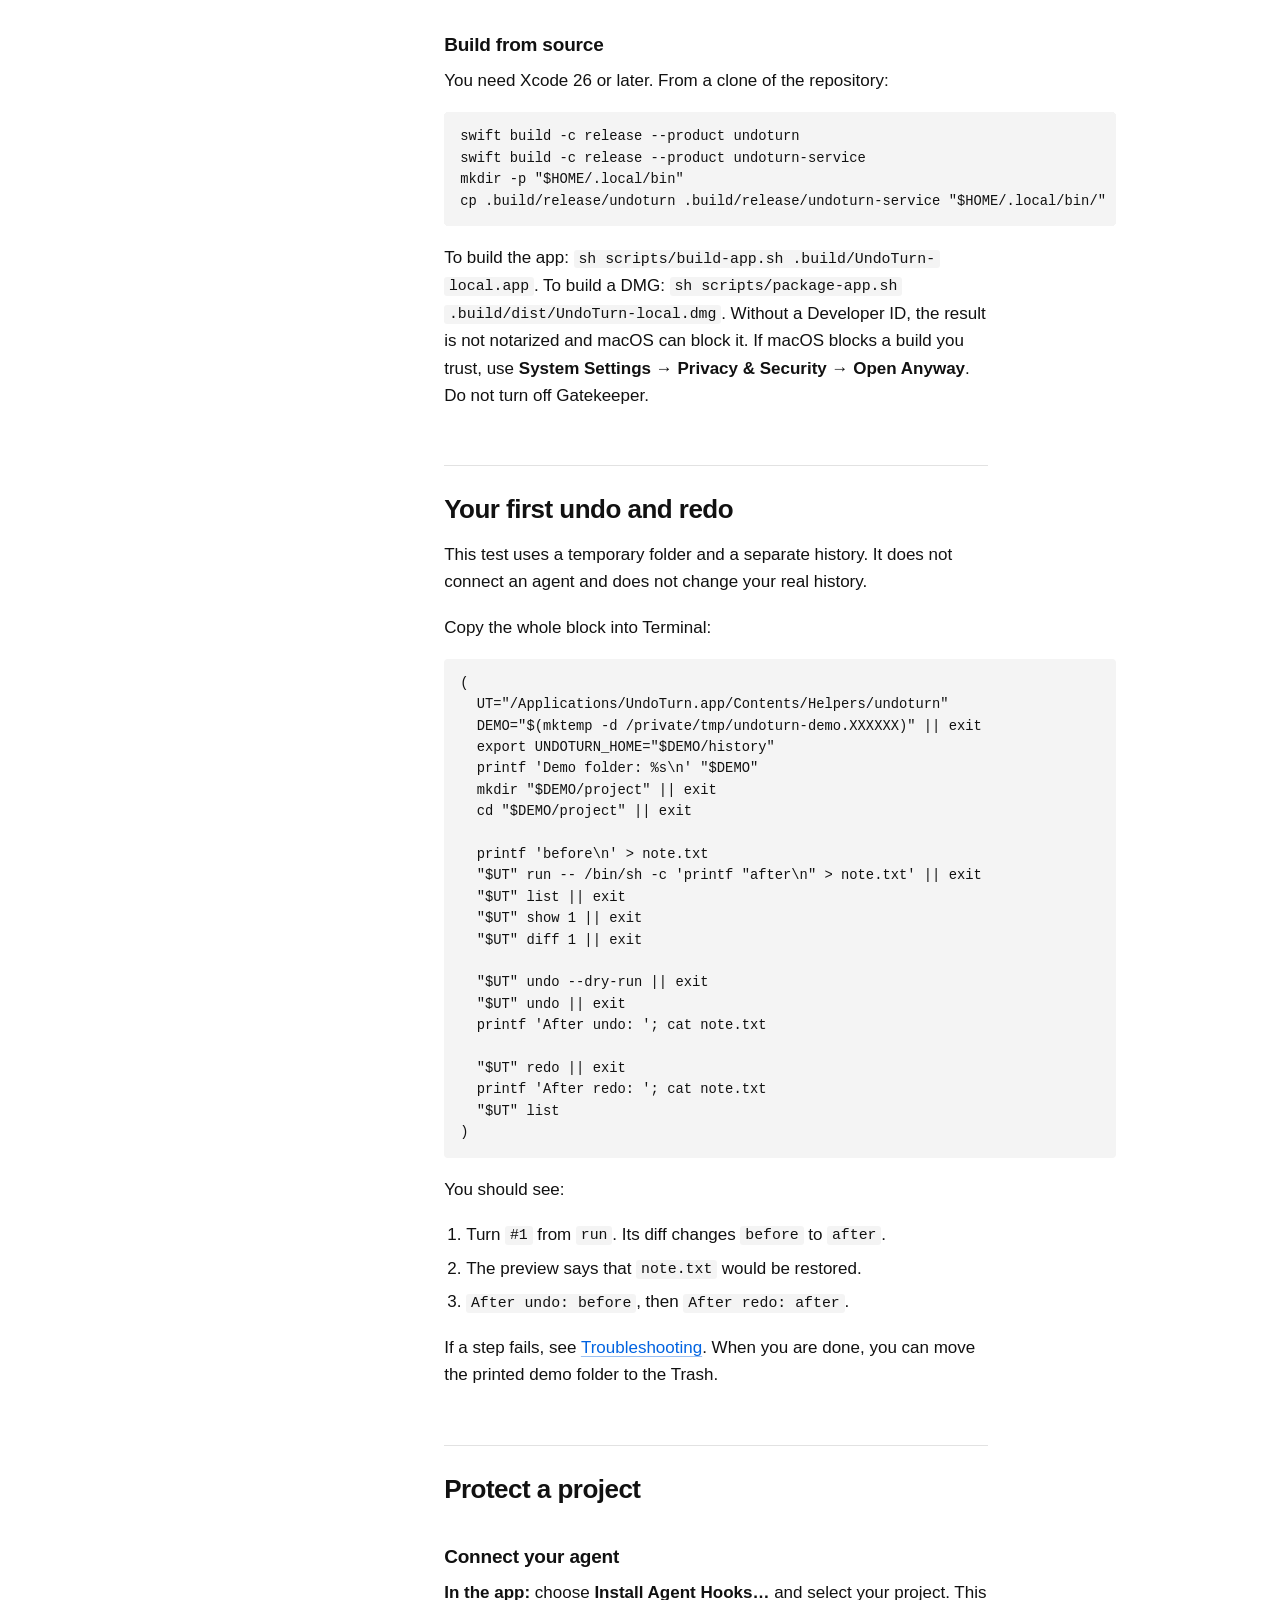
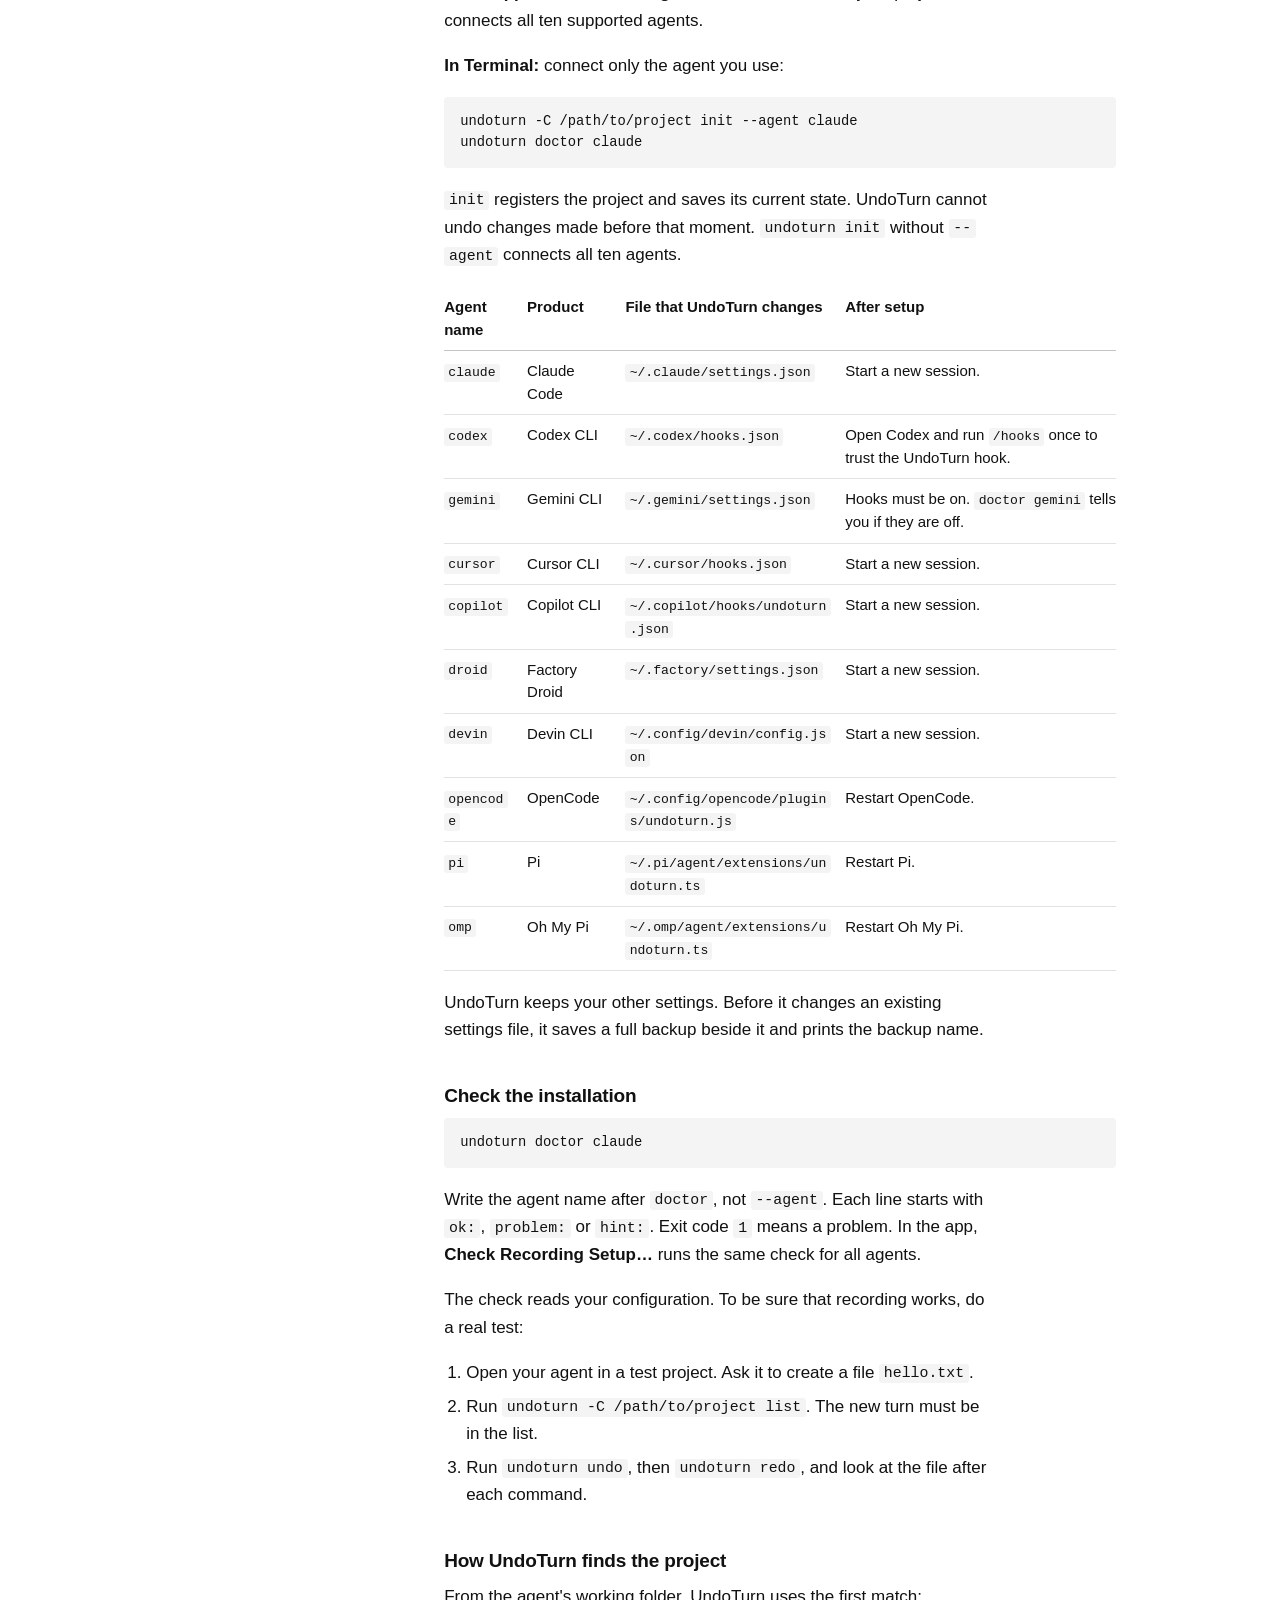
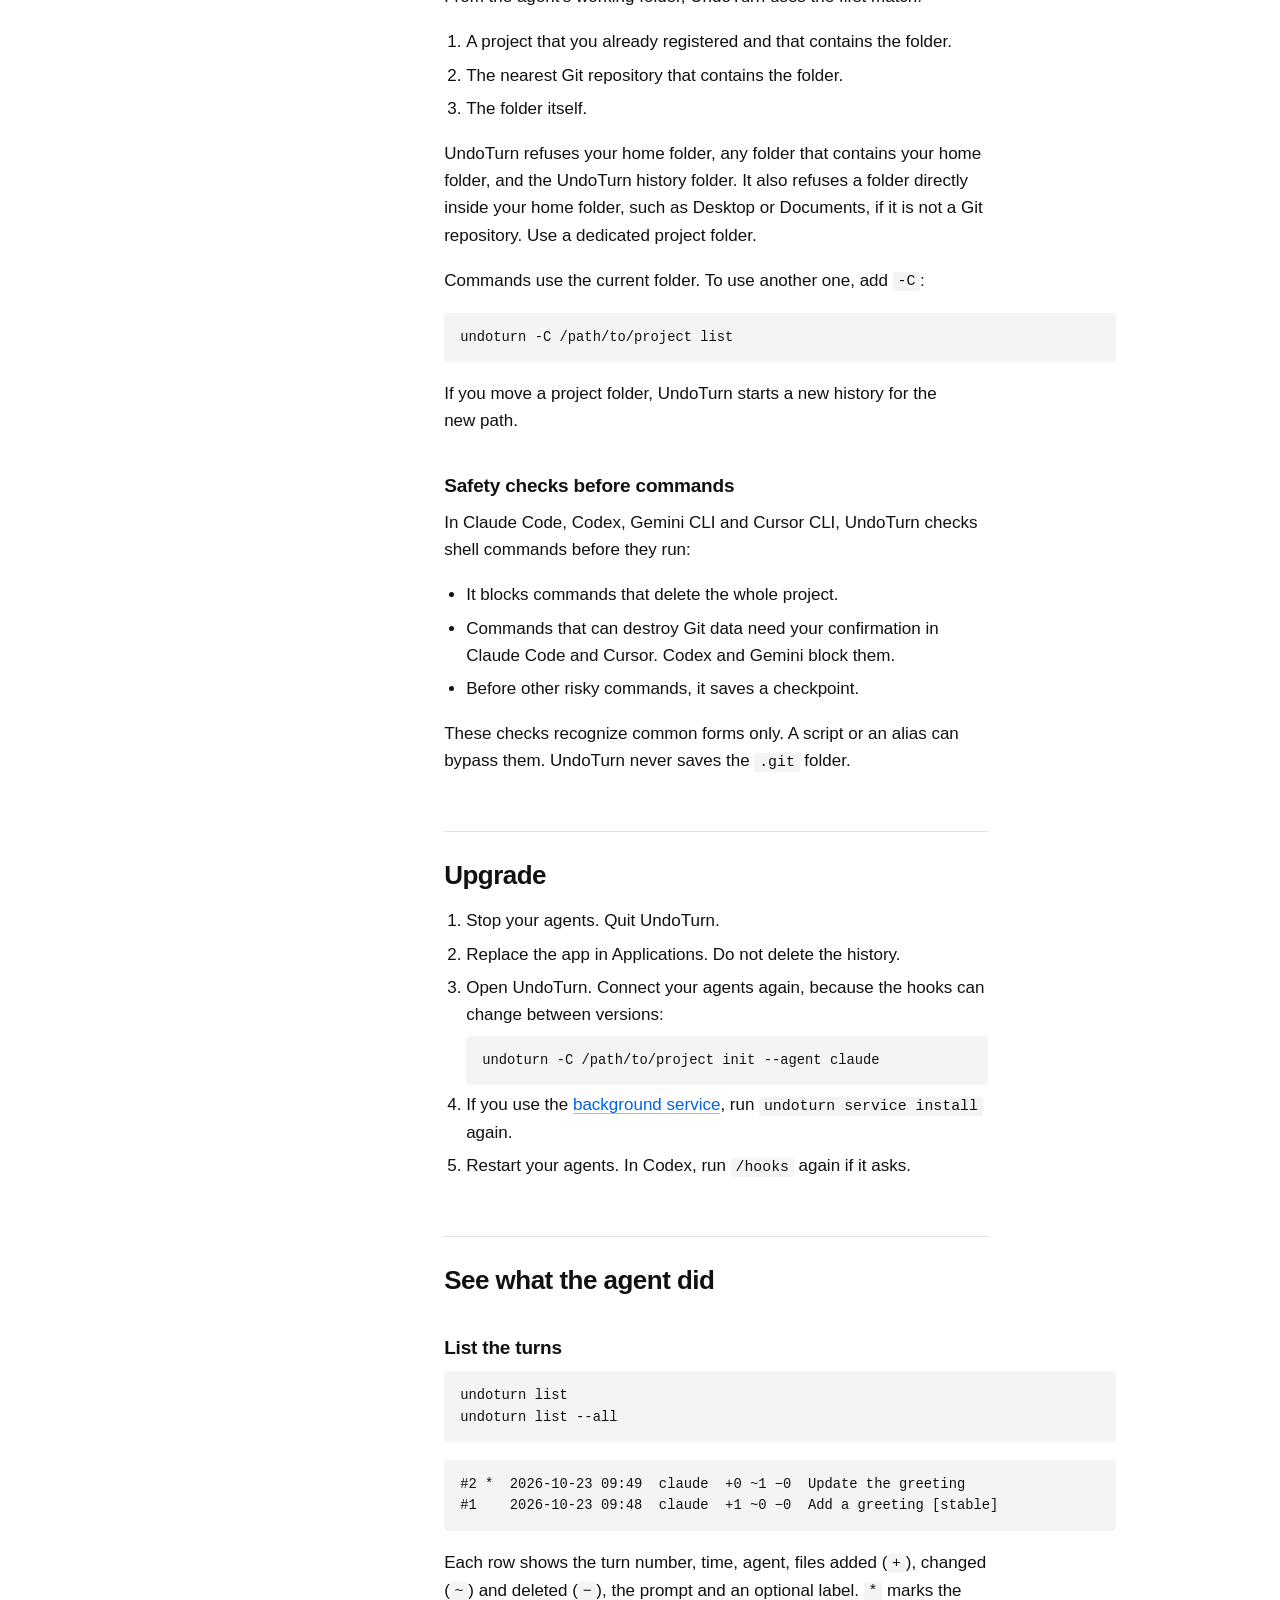
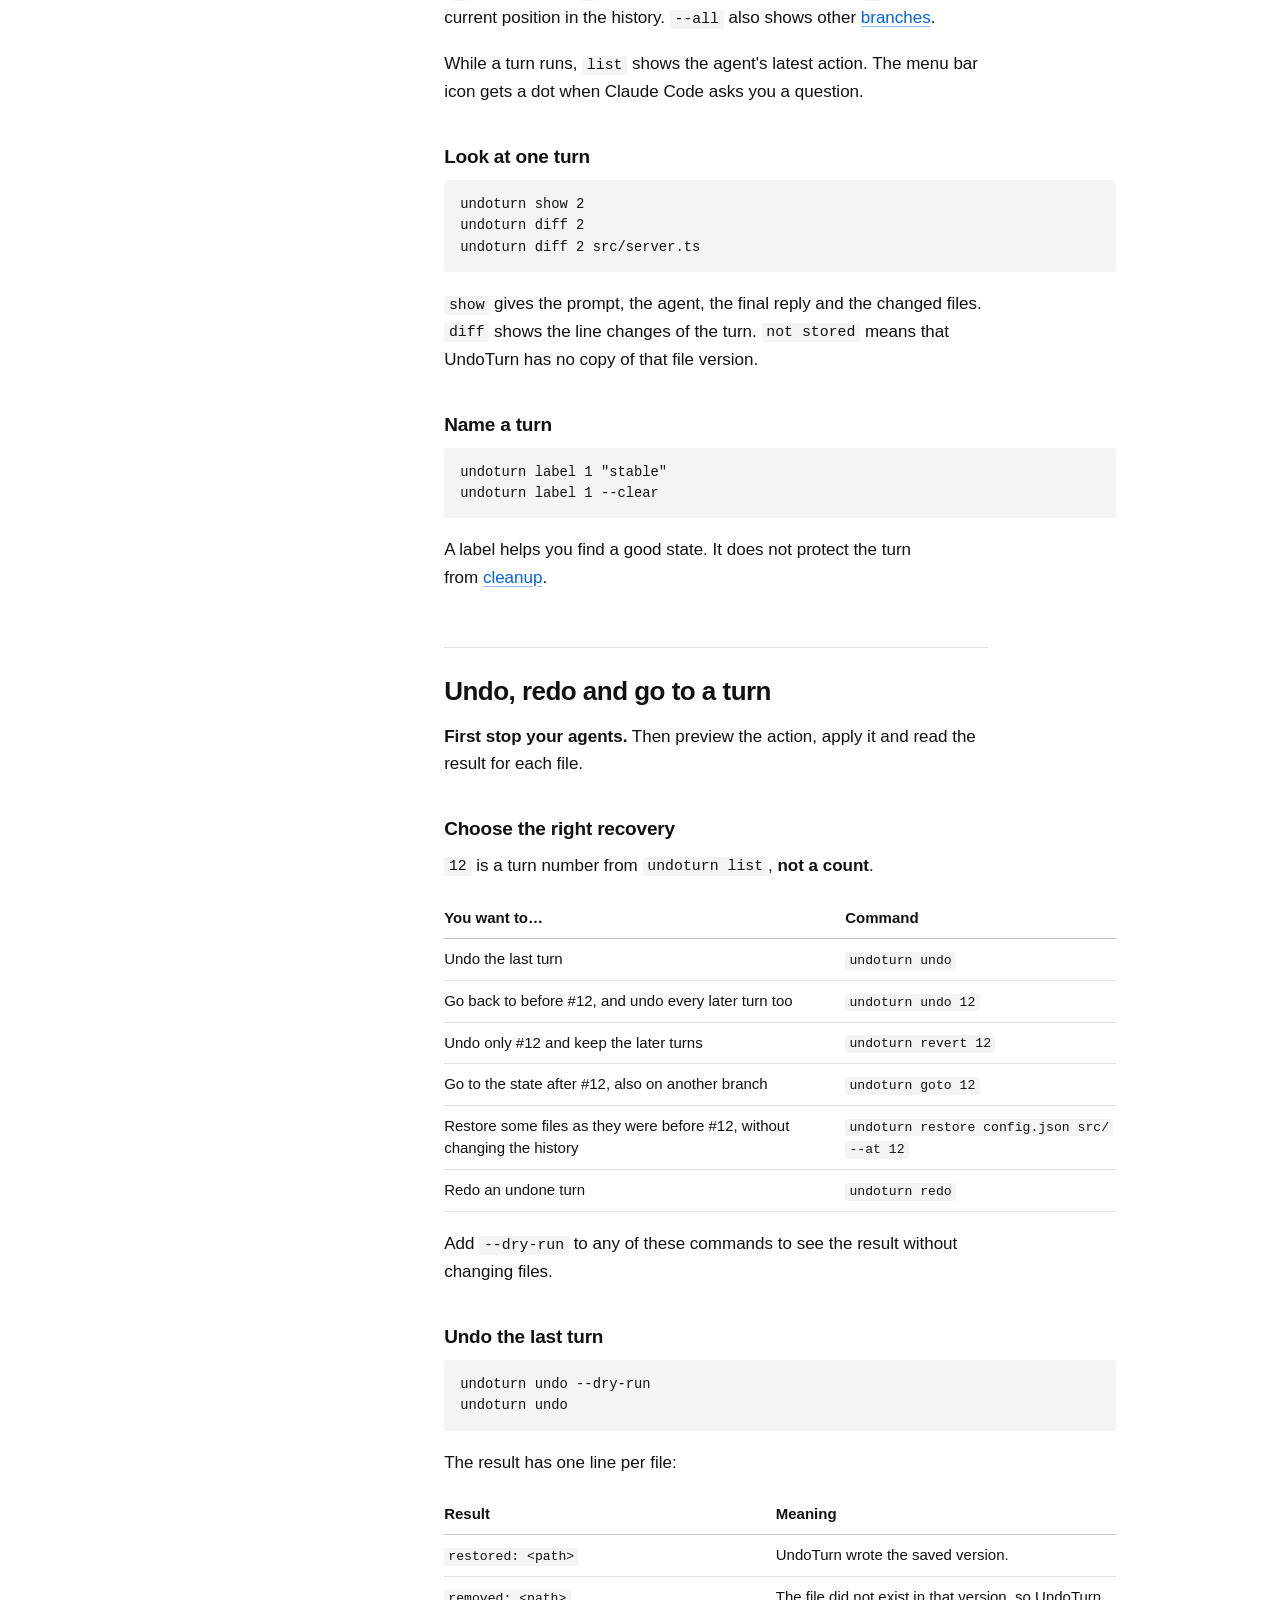
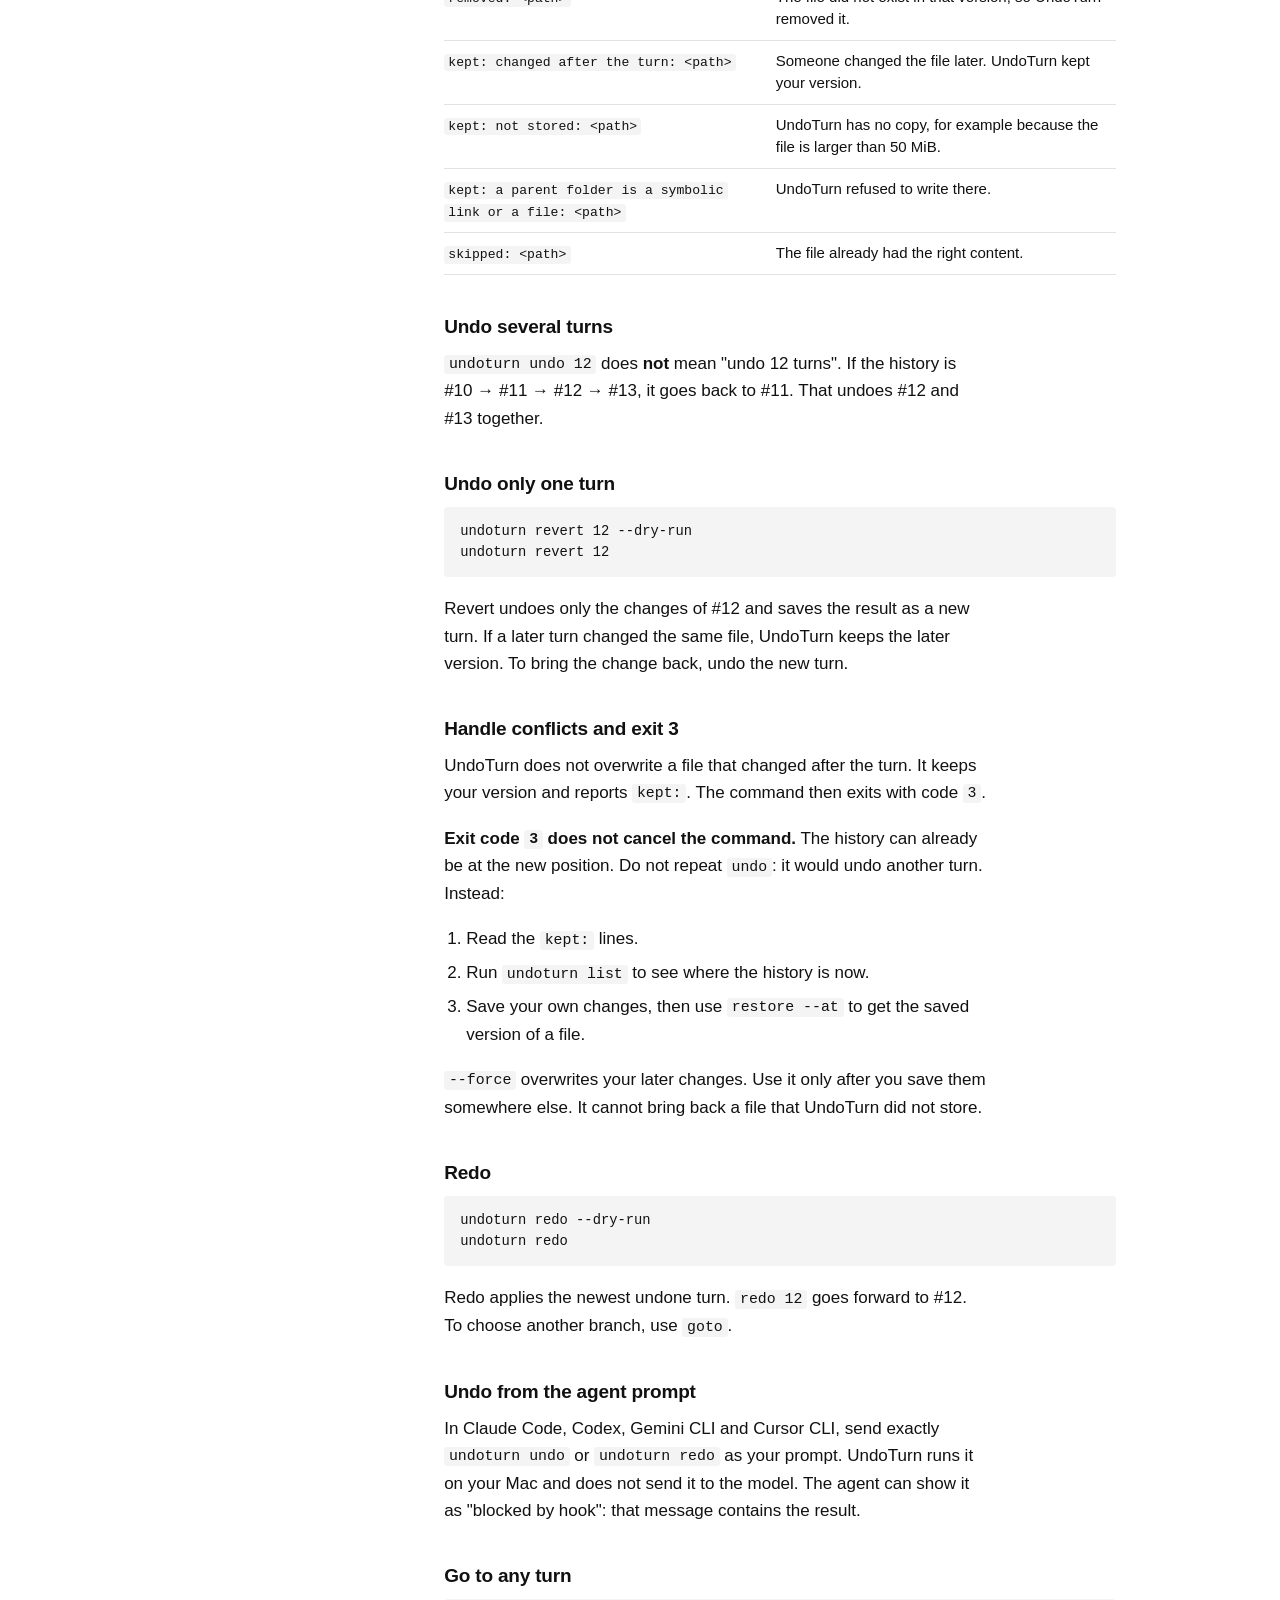
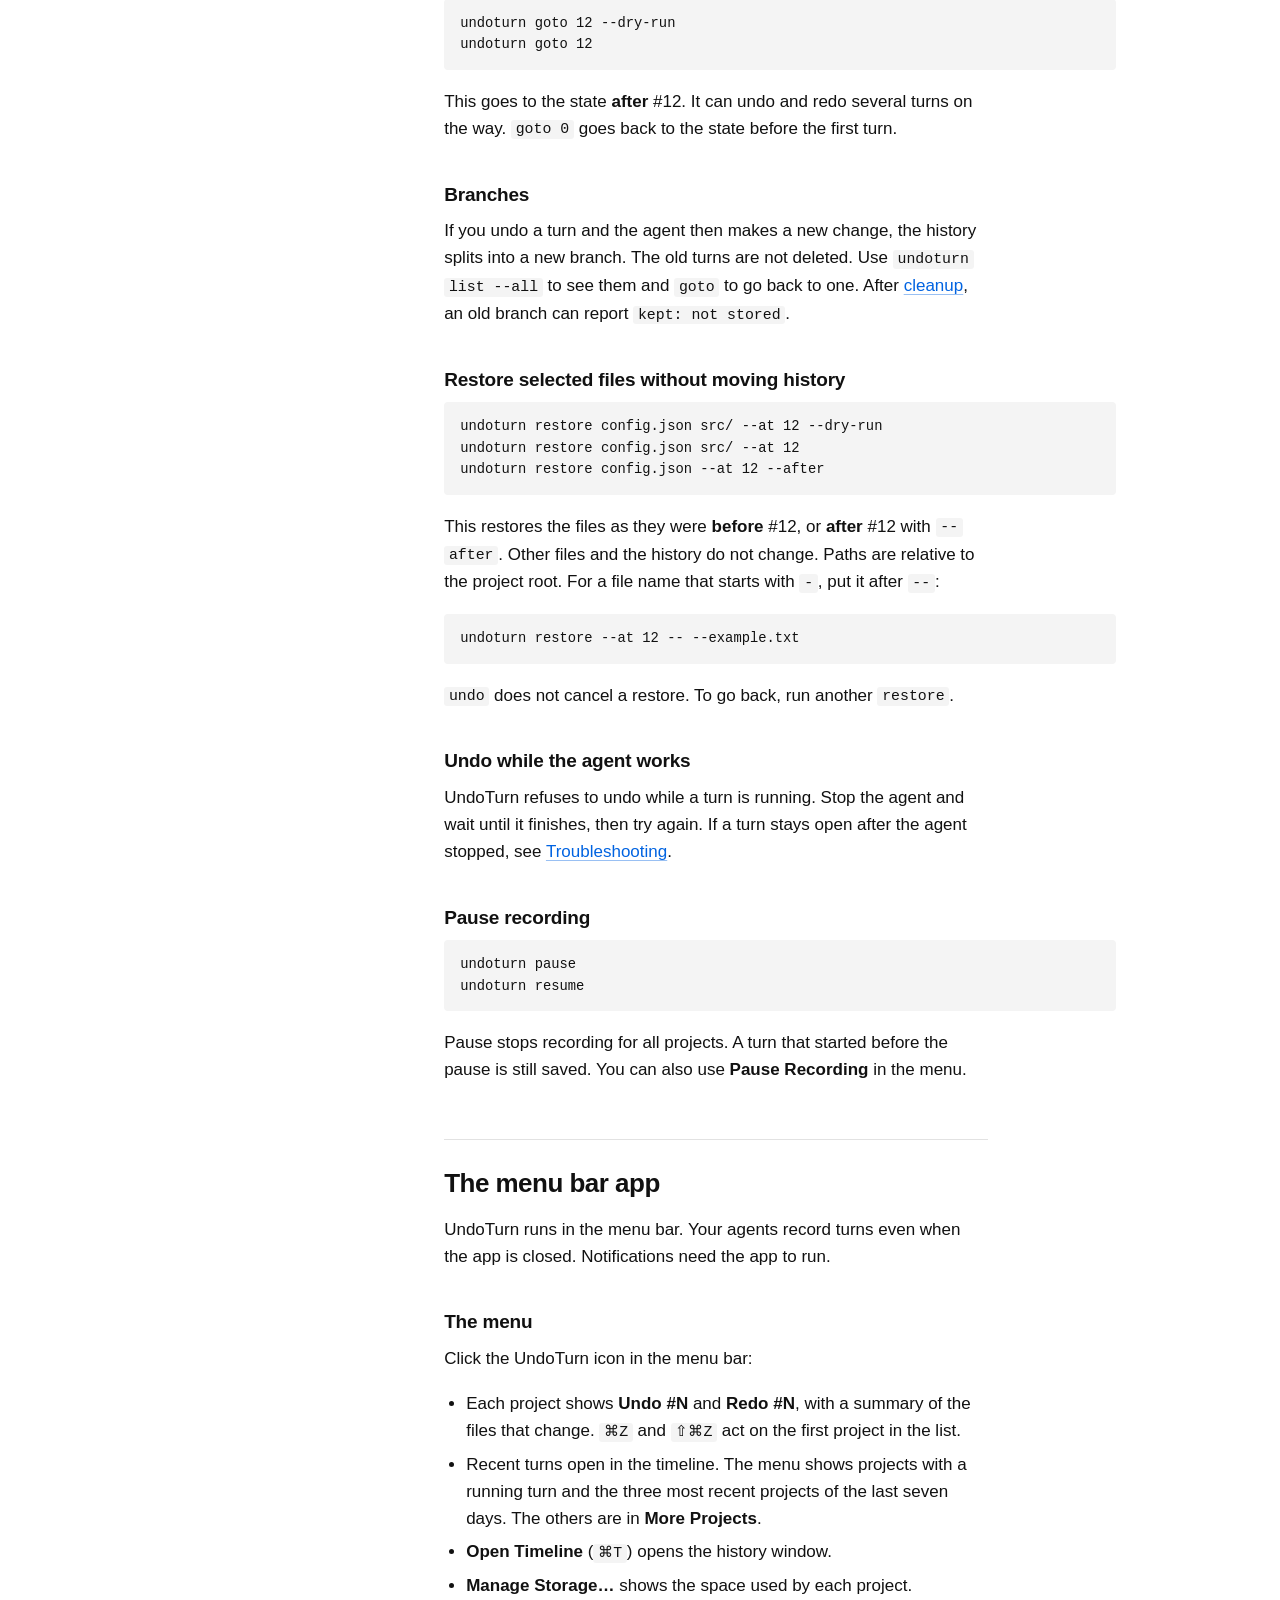
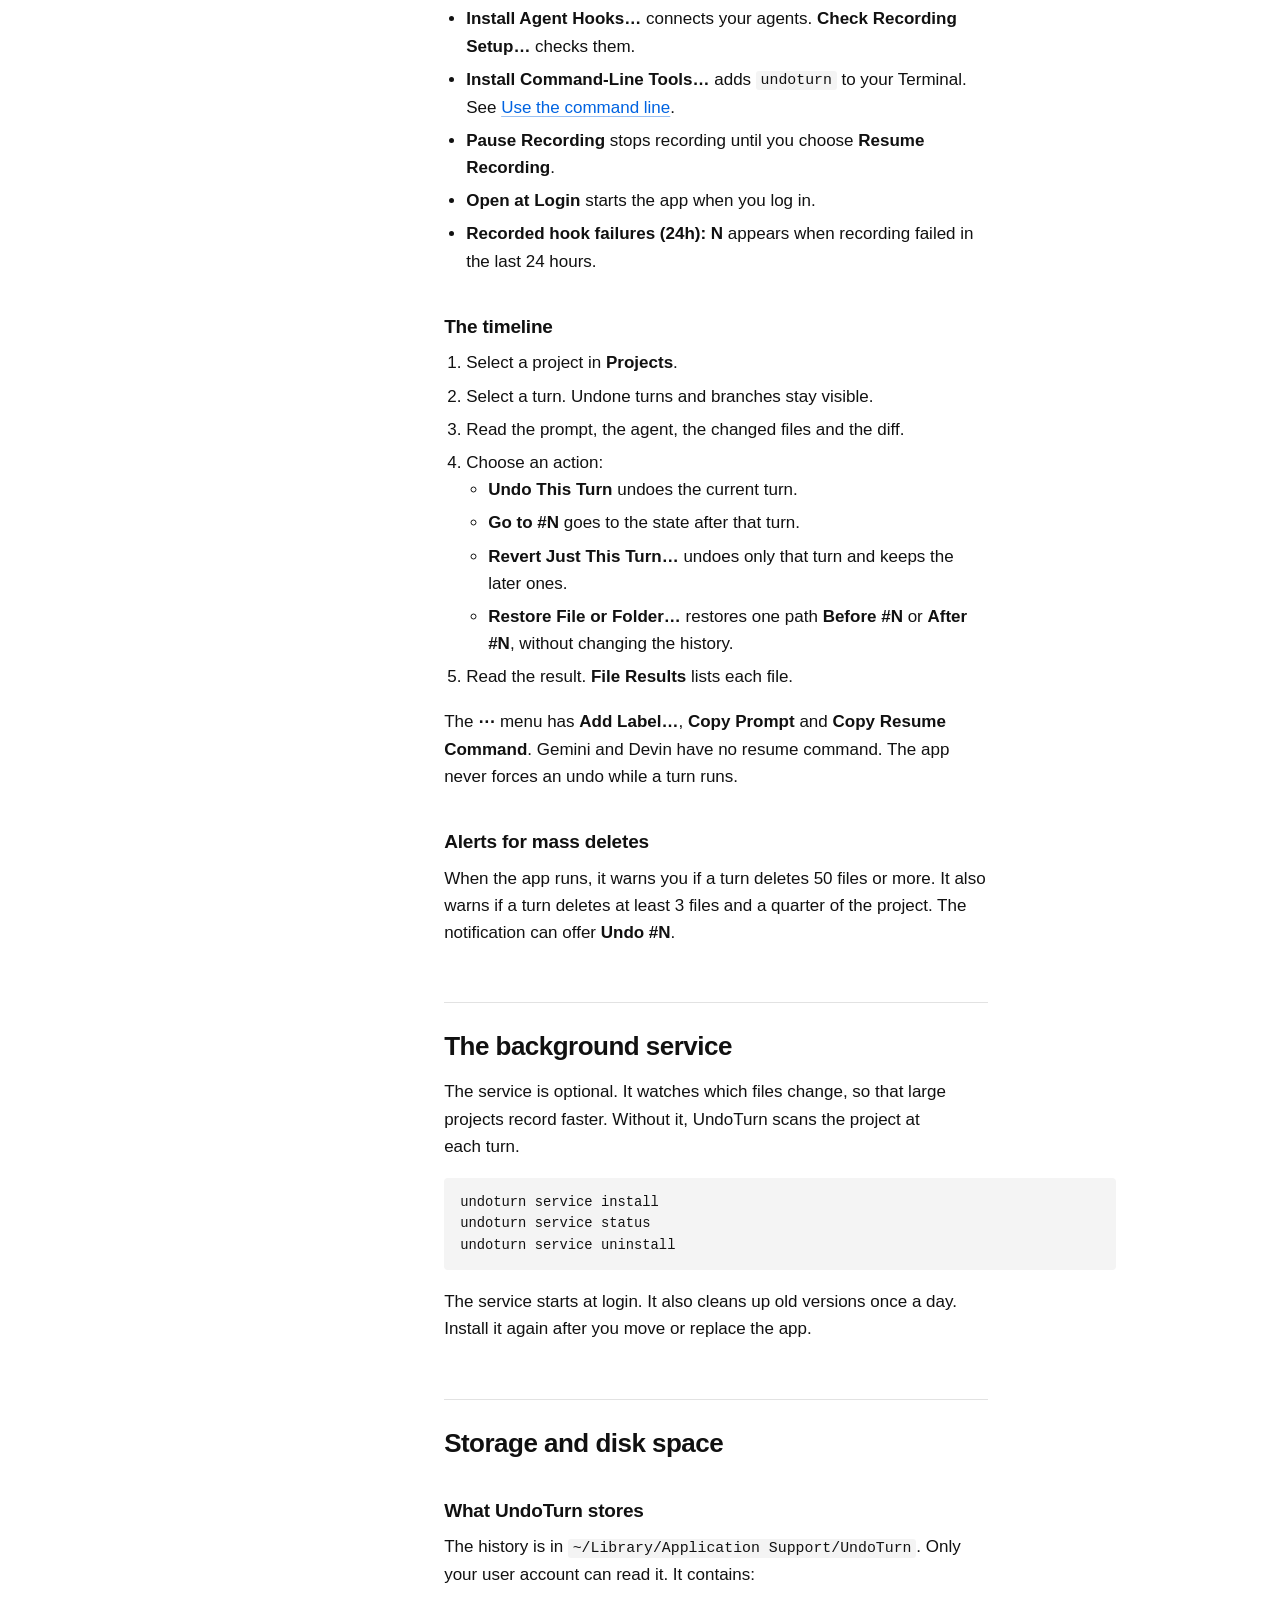
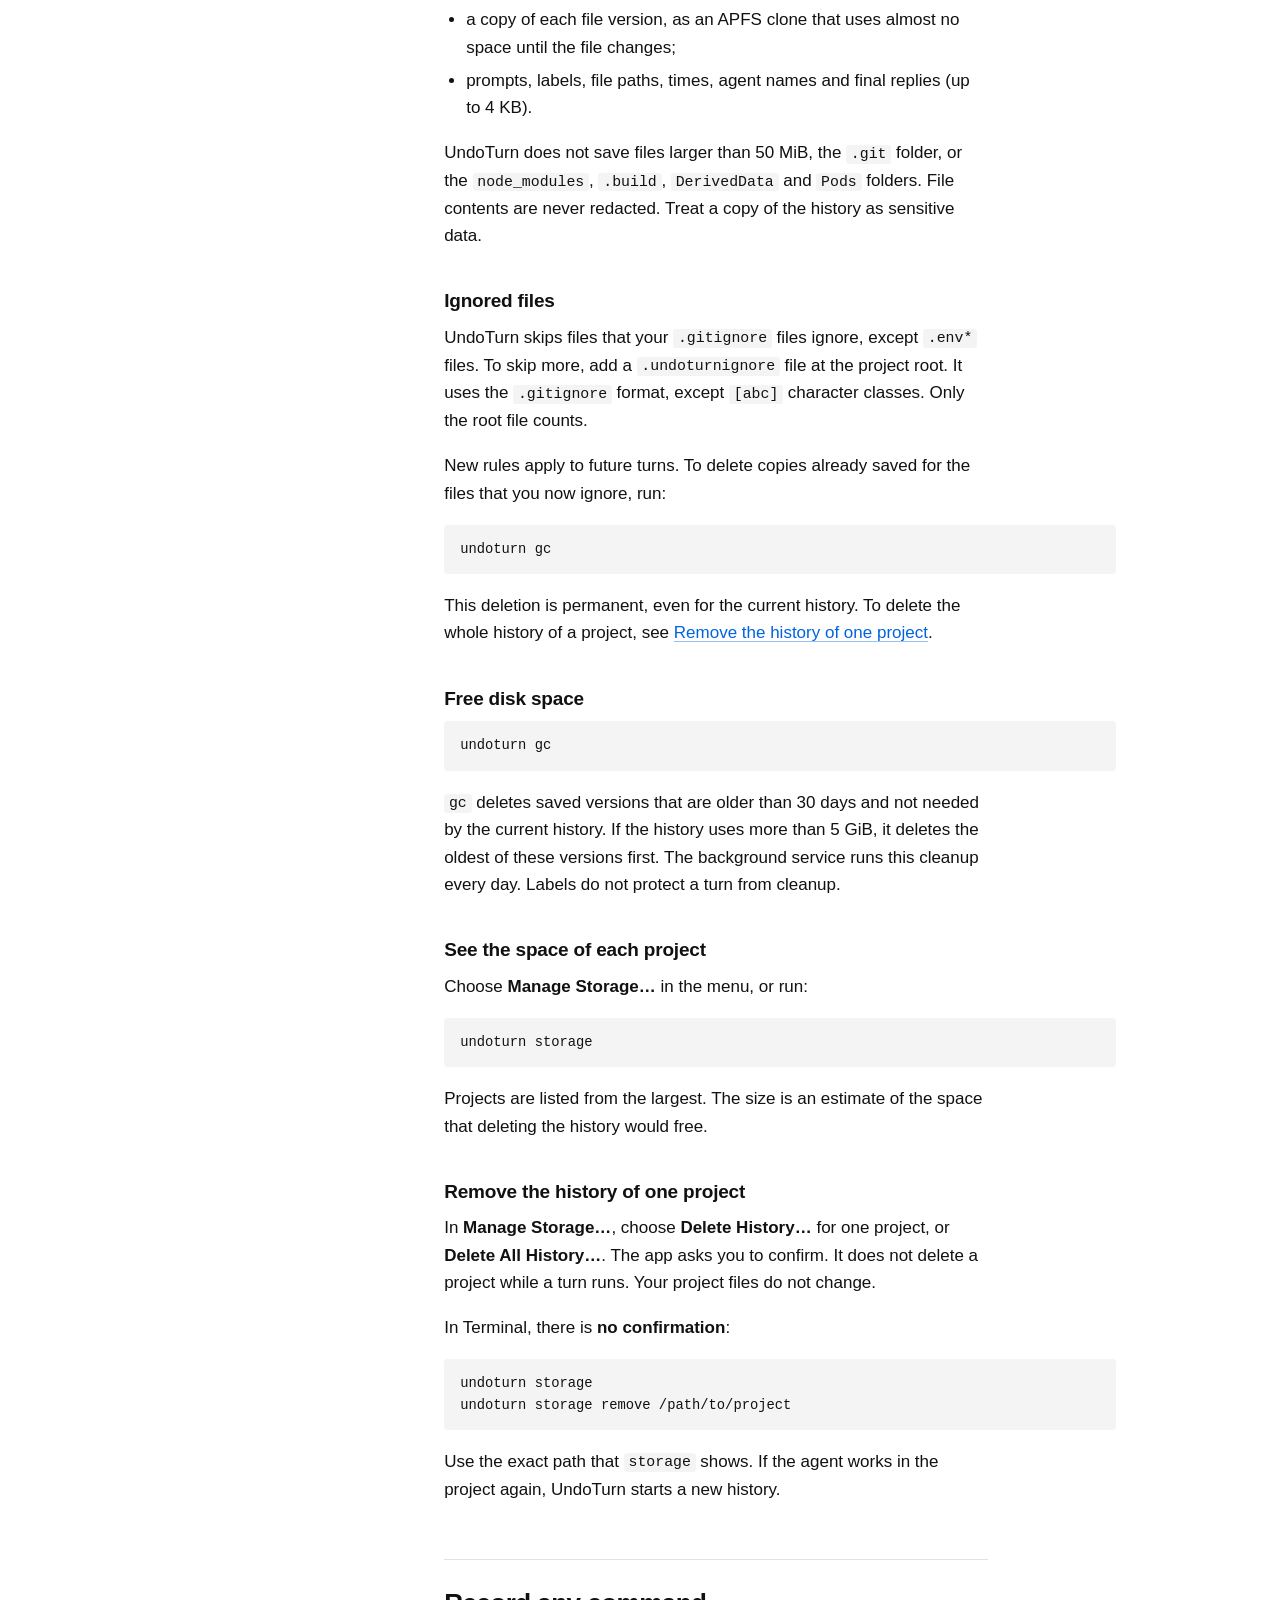
==== commit 477744e4: "Rewrite the user guide for people who use UndoTurn The guide read like an internal specification: pe" ====
--- a/docs/guide.html
+++ b/docs/guide.html
@@ -29,7 +29,6 @@
     <ol>
       <li><a href="#start-here">Start here</a></li>
       <li><a href="#before-you-record">Before you record</a></li>
-      <li><a href="#concepts">Concepts</a></li>
       <li><a href="#install">Install</a></li>
       <li><a href="#your-first-undo-and-redo">Your first undo and redo</a></li>
       <li><a href="#protect-a-project">Protect a project</a></li>
@@ -57,7 +56,6 @@
         <ol>
           <li><a href="#start-here">Start here</a></li>
           <li><a href="#before-you-record">Before you record</a></li>
-          <li><a href="#concepts">Concepts</a></li>
           <li><a href="#install">Install</a></li>
           <li><a href="#your-first-undo-and-redo">Your first undo and redo</a></li>
           <li><a href="#protect-a-project">Protect a project</a></li>
@@ -78,98 +76,32 @@
         </ol>
       </nav>
     </details>
-<p>UndoTurn records local file changes around coding-agent turns so you can inspect them and recover recorded versions. The app is called <strong>UndoTurn</strong> and its command is <strong><code>undoturn</code></strong>.</p>
-<p>Recording is not a protection guarantee, a sandbox, or a replacement for Git and an independent backup.</p>
-<p>Command examples are recipes; any displayed output is <strong>illustrative</strong>, not a transcript of a verified installation. Turn numbers, times, and available client features depend on your installation.</p>
+<p>UndoTurn saves your project files at every prompt you send to a coding agent. Each prompt is a <strong>turn</strong>. When a turn goes wrong, you undo it in the menu bar or with the <code>undoturn</code> command. Everything stays on your Mac.</p>
+<p>UndoTurn is not a sandbox and not a backup. Keep using Git and Time Machine.</p>
 <h2 id="start-here"><a href="#start-here">Start here</a></h2>
+<ol type="1">
+<li><a href="#install">Install the app</a>.</li>
+<li><a href="#your-first-undo-and-redo">Try an undo and a redo</a> on a test folder. This changes no agent settings.</li>
+<li><a href="#protect-a-project">Connect your agent</a>.</li>
+<li><a href="#undo-redo-and-go-to-a-turn">Undo a turn</a> when you need to.</li>
+</ol>
+<h2 id="before-you-record"><a href="#before-you-record">Before you record</a></h2>
+<p>Read this before you connect an agent:</p>
 <ul>
-<li><a href="#install">Install the app</a>.</li>
-<li><a href="#your-first-undo-and-redo">Try your first undo and redo</a> without changing agent settings.</li>
-<li><a href="#protect-a-project">Connect a real agent</a>, after reading the safety section below.</li>
-<li><a href="#choose-the-right-recovery">Choose a recovery action</a> after stopping every writer.</li>
-<li><a href="#troubleshooting">Troubleshoot missing turns or failures</a>.</li>
+<li><strong>UndoTurn saves exact copies of your files, secrets included.</strong> It also saves <code>.env*</code> files that Git ignores, so that an undo can restore them. To keep a file out, list it in a <code>.undoturnignore</code> file at the project root <strong>before</strong> the first turn.</li>
+<li><strong>Hooks apply to your whole user account.</strong> After setup, a connected agent records every project where it works, except <a href="#how-undoturn-finds-the-project">refused folders</a>.</li>
+<li><strong>Your own edits during a turn belong to that turn.</strong> If you undo the turn, you also undo them.</li>
+<li><strong>Stop the agent before you undo.</strong> UndoTurn cannot stop a program that writes again after the undo.</li>
+<li>The history keeps prompts, file paths, labels and the agent's final reply. Known secret formats in this text are replaced with <code>[secret]</code>. Other secrets can stay. Notifications can show prompts and paths.</li>
 </ul>
-<h2 id="before-you-record"><a href="#before-you-record">Before you record</a></h2>
-<p>Read this <strong>before <code>init</code>, Install Agent Hooks…, or a real agent's first recorded turn</strong>:</p>
-<ul>
-<li><strong>File copies are not redacted.</strong> UndoTurn keeps the bytes needed to restore files, including secrets in those files.</li>
-<li><strong><code>.env*</code> files are recorded even when Git ignores them.</strong> To exclude them, create or update the project's root <code>.undoturnignore</code> <strong>before</strong> registration or recording. Excluded files cannot be recovered with UndoTurn.</li>
-<li><strong>Hooks apply to your user account, not just the selected project.</strong> <code>init</code> installs all supported integrations unless you choose <code>--agent</code>. Once installed, a supported agent can automatically register another eligible folder. Running <code>init</code> in a refused folder can still install global hooks.</li>
-<li>Prompts, paths, labels, session identifiers, available model names and final replies can be stored locally. Known credential shapes in conversation text are redacted, but unrecognized secrets can remain. Notifications can show conversation text and file paths.</li>
-<li>Recording is boundary-based, not continuous. Your edits made while an agent is working can be part of the same turn. Overlapping agents share an interval; changes are not attributed to individual authors.</li>
-<li><strong>Stop agents, background jobs, generators, and other writers before recovery.</strong> UndoTurn cannot prevent them from writing again. Do not use <code>--force</code> as a routine repair step.</li>
-<li>Keep independent backups. A process with your user permissions can read or damage both the project and its local history.</li>
-</ul>
-<p>For example, add these rules to an existing <code>.undoturnignore</code>, or create that file in the project root. Review the patterns for your project; do not replace unrelated rules:</p>
+<p>Example <code>.undoturnignore</code>:</p>
 <pre class="gitignore" tabindex="0"><code>.env*
 secrets/
 *.pem</code></pre>
-<p>This does not modify or sanitize any <code>.env</code> file. It changes what future recording may store. Earlier copies remain until explicitly <a href="#ignored-files">purged or deleted</a>. See <a href="#what-undoturn-stores">What UndoTurn stores</a> for privacy and retention details.</p>
-<h2 id="concepts"><a href="#concepts">Concepts</a></h2>
-<div class="table-scroll" tabindex="0">
-<table>
-<thead>
-<tr>
-<th>Term</th>
-<th>Meaning</th>
-</tr>
-</thead>
-<tbody>
-<tr>
-<td>Project / workspace</td>
-<td>The resolved folder whose files UndoTurn scans. <code>init</code>, or the first recorded agent turn or <code>run</code>, registers it.</td>
-</tr>
-<tr>
-<td>Turn</td>
-<td>A recorded interval, usually one prompt through the agent's stop event. Numbers such as <code>#1</code> are local to a project. A turn with no file changes creates no history node.</td>
-</tr>
-<tr>
-<td>Current turn / head</td>
-<td>The current <strong>history position</strong>, marked <code>*</code> by <code>list</code>. It does not prove that working files match it: later edits, selective restoration, or kept files can differ. Turn <code>0</code> is the baseline before the first turn.</td>
-</tr>
-<tr>
-<td>Branch</td>
-<td>Recording a new change after undo starts a new history branch. The other branch remains available while its file versions are retained.</td>
-</tr>
-<tr>
-<td>Store / objects</td>
-<td>The history and stored file versions, normally in <code>~/Library/Application Support/UndoTurn</code>.</td>
-</tr>
-<tr>
-<td>Shared interval</td>
-<td>Overlapping sessions recorded together. Participant identities and statuses are retained, but files have no per-session author attribution.</td>
-</tr>
-</tbody>
-</table>
-</div>
-<p>At a recording boundary, UndoTurn observes changes since the previous boundary. Changes made between turns become a separate history node with no known author. The agent's interval records the result at its end. Background writes after a turn ends are not immediately a new node; they are observed at the next boundary.</p>
+<p>This file changes only future recording. To remove copies that UndoTurn already saved, see <a href="#ignored-files">Ignored files</a>.</p>
 <h2 id="install"><a href="#install">Install</a></h2>
 <h3 id="requirements"><a href="#requirements">Requirements</a></h3>
-<div class="table-scroll" tabindex="0">
-<table>
-<thead>
-<tr>
-<th>Task</th>
-<th>Requirement</th>
-</tr>
-</thead>
-<tbody>
-<tr>
-<td>Run the app, CLI, or service</td>
-<td>macOS 14 or later; a build for your Mac's architecture</td>
-</tr>
-<tr>
-<td>Build the Swift package / CLI</td>
-<td>Swift 6.2 toolchain and macOS development tools</td>
-</tr>
-<tr>
-<td>Build or package <code>UndoTurn.app</code></td>
-<td>Swift 6.2 plus the <strong>macOS 26 SDK or later</strong>, normally supplied by Xcode 26 or later</td>
-</tr>
-</tbody>
-</table>
-</div>
-<p>The SDK requirement is for building the app, not a macOS 26 runtime requirement. The app and the CLI archive are universal (arm64 and x86_64).</p>
+<p>macOS 14 or later, on Apple silicon or Intel.</p>
 <h3 id="download-a-release"><a href="#download-a-release">Download a release</a></h3>
 <p>Each <a href="https://github.com/HugoLopes45/undoturn/releases">release</a> has:</p>
 <div class="table-scroll" tabindex="0">
@@ -202,58 +134,32 @@
 <pre class="sh" tabindex="0"><code>gh attestation verify UndoTurn.dmg --repo HugoLopes45/undoturn</code></pre>
 <p>Locally built releases have Apple signing and notarization, but no GitHub build attestation. A checksum detects a changed download; it does not authenticate the publisher.</p>
 <p>Then install the DMG as described below, or extract the archive and copy <code>undoturn</code> and <code>undoturn-service</code> to the same stable folder, for example <code>~/.local/bin</code>.</p>
-<h3 id="install-a-dmg"><a href="#install-a-dmg">Install a DMG</a></h3>
-<p>These steps apply to a release <code>UndoTurn.dmg</code> and to a local <code>UndoTurn-….dmg</code> that you built from this checkout or that a trusted builder supplied.</p>
-<ol type="1">
-<li>For a local DMG, confirm who built the image and that it is intended for your Mac. If a <code>.sha256</code> file was supplied, compare it with the DMG before opening it. A checksum checks bytes; it does not establish the builder's identity.</li>
-<li>Open the DMG in Finder. Drag <strong>UndoTurn.app</strong> to <strong>Applications</strong>.</li>
-<li>Eject the image. Launch <code>/Applications/UndoTurn.app</code>, not the copy still on the mounted image.</li>
-<li>Look for UndoTurn in the macOS menu bar. <strong>It has no Dock icon while its timeline and storage windows are closed.</strong> On a first launch with no projects, the app opens the empty timeline; reopening the installed app also opens the timeline. While the timeline or storage window is open, UndoTurn also shows in the Dock.</li>
-<li>If the icon is hidden near the notch or by a menu bar utility, make room in the menu bar or reopen the app from Applications. See <a href="#troubleshooting">Troubleshooting</a>.</li>
-</ol>
-<p>Installing or opening the app is separate from installing agent hooks. You can complete the isolated drill below before choosing <strong>Install Agent Hooks…</strong>.</p>
-<h3 id="gatekeeper-and-trusted-builds"><a href="#gatekeeper-and-trusted-builds">Gatekeeper and trusted builds</a></h3>
-<p>A local unsigned DMG with an ad-hoc-signed, unnotarized app may be blocked by Gatekeeper. For a build you trust:</p>
-<ol type="1">
-<li>Attempt to open the installed app normally and read the exact macOS message.</li>
-<li>If macOS offers the exception, use <strong>System Settings → Privacy &amp; Security → Open Anyway</strong>, then confirm the named app. The option and wording vary by macOS version and management policy.</li>
-<li>If the exception is unavailable, contact the builder or your administrator. A damaged signature, unexpected checksum, malware warning, or revoked build is a reason to stop and obtain a trusted replacement, not to bypass the warning.</li>
-</ol>
-<p>Do not disable Gatekeeper, remove quarantine recursively, or turn off system security to install UndoTurn. An ad-hoc signature is not a verified publisher identity or notarization.</p>
-<h3 id="use-the-bundled-cli"><a href="#use-the-bundled-cli">Use the bundled CLI</a></h3>
-<p>The installed app contains both helpers:</p>
-<pre class="text" tabindex="0"><code>/Applications/UndoTurn.app/Contents/Helpers/undoturn
-/Applications/UndoTurn.app/Contents/Helpers/undoturn-service</code></pre>
-<p>To make the bundled tools available in Terminal:</p>
-<ol type="1">
-<li>Open the installed app from <strong>Applications</strong>, not the mounted DMG.</li>
-<li>Choose <strong>Install Command-Line Tools…</strong> in UndoTurn's menu.</li>
-<li>Select a writable folder on your shell's <code>PATH</code>, such as <code>~/.local/bin</code> if you already configured it.</li>
-</ol>
-<p>The app creates links named <code>undoturn</code> and <code>undoturn-service</code>. Existing files are not replaced; selecting the same folder again keeps matching links. This action does not install agent hooks, start the service or change shell settings.</p>
-<p>Keep the app in its installed location. Replacing it there updates the linked tools; moving or deleting it breaks the links. If the chosen folder is not on <code>PATH</code>, add it yourself or use the absolute path below.</p>
-<p>You can also use the bundled CLI directly without installing links or changing <code>PATH</code>:</p>
-<pre class="sh" tabindex="0"><code>UT=&quot;/Applications/UndoTurn.app/Contents/Helpers/undoturn&quot;
-&quot;$UT&quot; --version
-&quot;$UT&quot; --help</code></pre>
-<p>Later examples spell the command <code>undoturn</code> for readability. If it is not on <code>PATH</code>, replace that word with <code>"$UT"</code> after setting <code>UT</code> as above. Install into a stable location before setting up hooks: hooks store the absolute CLI path. Keep <code>undoturn-service</code> beside the CLI.</p>
+<h3 id="install-the-app"><a href="#install-the-app">Install the app</a></h3>
+<ol type="1">
+<li>Open <code>UndoTurn.dmg</code> and drag <strong>UndoTurn.app</strong> to <strong>Applications</strong>.</li>
+<li>Eject the disk image. Open UndoTurn from <strong>Applications</strong>.</li>
+<li>Find the UndoTurn icon in the menu bar. UndoTurn shows in the Dock only while its timeline or storage window is open.</li>
+</ol>
+<p>If you cannot see the icon, the menu bar may be full or hidden by the notch. Open UndoTurn again from Applications: this opens the timeline.</p>
+<h3 id="use-the-command-line"><a href="#use-the-command-line">Use the command line</a></h3>
+<p>To use <code>undoturn</code> in Terminal:</p>
+<ol type="1">
+<li>In the UndoTurn menu, choose <strong>Install Command-Line Tools…</strong>.</li>
+<li>Select a folder that is on your shell's <code>PATH</code>, for example <code>~/.local/bin</code>.</li>
+</ol>
+<p>UndoTurn adds links named <code>undoturn</code> and <code>undoturn-service</code> in that folder. It never replaces an existing file and does not change your shell settings. Keep the app in Applications: the links point into it.</p>
+<p>Without the links, use the full path:</p>
+<pre class="sh" tabindex="0"><code>/Applications/UndoTurn.app/Contents/Helpers/undoturn --help</code></pre>
 <h3 id="build-from-source"><a href="#build-from-source">Build from source</a></h3>
-<p>From the repository root of an existing checkout, build and install the CLI helpers:</p>
+<p>You need Xcode 26 or later. From a clone of the repository:</p>
 <pre class="sh" tabindex="0"><code>swift build -c release --product undoturn
 swift build -c release --product undoturn-service
 mkdir -p &quot;$HOME/.local/bin&quot;
-cp .build/release/undoturn .build/release/undoturn-service \
-  &quot;$HOME/.local/bin/&quot;</code></pre>
-<p>Use <code>"$HOME/.local/bin/undoturn"</code> directly, or add that folder to your shell's <code>PATH</code>. Building the CLI alone does not install the menu bar app or agent hooks.</p>
-<p>With the app-build requirements above, package a local image:</p>
-<pre class="sh" tabindex="0"><code>sh scripts/package-app.sh .build/dist/UndoTurn-local.dmg
-open .build/dist/UndoTurn-local.dmg</code></pre>
-<p>The package script also writes a <code>.sha256</code> file. For an app bundle without a DMG:</p>
-<pre class="sh" tabindex="0"><code>sh scripts/build-app.sh .build/UndoTurn-local.app</code></pre>
-<p>Both scripts refuse existing output paths. Choose a fresh name for a later build. They do not publish a release or notarize the app. With <code>UNDOTURN_SIGN_IDENTITY</code> set, they sign with that Developer ID identity and the hardened runtime. <code>scripts/release.sh</code> adds notarization.</p>
+cp .build/release/undoturn .build/release/undoturn-service &quot;$HOME/.local/bin/&quot;</code></pre>
+<p>To build the app: <code>sh scripts/build-app.sh .build/UndoTurn-local.app</code>. To build a DMG: <code>sh scripts/package-app.sh .build/dist/UndoTurn-local.dmg</code>. Without a Developer ID, the result is not notarized and macOS can block it. If macOS blocks a build you trust, use <strong>System Settings → Privacy &amp; Security → Open Anyway</strong>. Do not turn off Gatekeeper.</p>
 <h2 id="your-first-undo-and-redo"><a href="#your-first-undo-and-redo">Your first undo and redo</a></h2>
-<p>This small drill uses <strong><code>run</code>, not <code>init</code></strong>. It creates a temporary project and an isolated history store. It does not install hooks, edit agent configuration, install a service, or change your usual history. No agent or API access is needed.</p>
-<p>Copy the whole block into Terminal. Change only <code>UT</code> if your executable is elsewhere. The parentheses keep <code>UNDOTURN_HOME</code> local to this drill:</p>
+<p>This test uses a temporary folder and a separate history. It does not connect an agent and does not change your real history.</p>
+<p>Copy the whole block into Terminal:</p>
 <pre class="sh" tabindex="0"><code>(
   UT=&quot;/Applications/UndoTurn.app/Contents/Helpers/undoturn&quot;
   DEMO=&quot;$(mktemp -d /private/tmp/undoturn-demo.XXXXXX)&quot; || exit
@@ -276,489 +182,351 @@
   printf &#39;After redo: &#39;; cat note.txt
   &quot;$UT&quot; list
 )</code></pre>
-<p>Expected observations (not a recorded test transcript):</p>
-<ol type="1">
-<li>A turn <code>#1</code> with agent <code>run</code> appears; its diff changes <code>before</code> to <code>after</code>.</li>
-<li>The preview reports that <code>note.txt</code> would be restored without changing it.</li>
-<li>After undo, the file reads <code>before</code>; after redo, it reads <code>after</code>.</li>
-<li>The final list marks <code>#1</code> as the current history position.</li>
-</ol>
-<p><strong>If any step fails or the turn is missing, stop and use <a href="#troubleshooting">Troubleshooting</a>.</strong> <code>run</code> returns the child command's exit code; successful execution of the child alone does not prove recording succeeded. Recording failures are reported on stderr.</p>
-<p>The demo remains in the printed temporary folder so you can inspect it. The normal app does not show this isolated store. After the block finishes, you may move that exact demo folder to the Trash; it contains both the sample project and its disposable history. Do not delete your normal UndoTurn store as demo cleanup.</p>
-<p>This proves neither agent-hook installation nor outside-project coverage. Validate your real agent separately below.</p>
+<p>You should see:</p>
+<ol type="1">
+<li>Turn <code>#1</code> from <code>run</code>. Its diff changes <code>before</code> to <code>after</code>.</li>
+<li>The preview says that <code>note.txt</code> would be restored.</li>
+<li><code>After undo: before</code>, then <code>After redo: after</code>.</li>
+</ol>
+<p>If a step fails, see <a href="#troubleshooting">Troubleshooting</a>. When you are done, you can move the printed demo folder to the Trash.</p>
 <h2 id="protect-a-project"><a href="#protect-a-project">Protect a project</a></h2>
-<p>First review <a href="#before-you-record">Before you record</a>, prepare the project's exclusions, and install the executable in its permanent location.</p>
-<p>For a targeted CLI setup, choose the <strong>one agent you use</strong>. For example:</p>
-<pre class="sh" tabindex="0"><code>undoturn -C /absolute/path/to/project init --agent claude
+<h3 id="connect-your-agent"><a href="#connect-your-agent">Connect your agent</a></h3>
+<p><strong>In the app:</strong> choose <strong>Install Agent Hooks…</strong> and select your project. This connects all ten supported agents.</p>
+<p><strong>In Terminal:</strong> connect only the agent you use:</p>
+<pre class="sh" tabindex="0"><code>undoturn -C /path/to/project init --agent claude
 undoturn doctor claude</code></pre>
-<p>Replace <code>claude</code> with a name from the table. <code>init</code> installs that account-wide integration, registers the resolved project, and stores a baseline. It cannot recover changes made before that baseline. Plain <code>undoturn init</code> installs <strong>all ten</strong> integrations, including settings for agents you may not use.</p>
-<p>In the app, <strong>Install Agent Hooks…</strong> selects and registers a project and invokes the bundled CLI's untargeted <code>init</code>. It installs all supported agent integrations and does not require a shell command on <code>PATH</code>. Use the targeted CLI form if you want only one.</p>
+<p><code>init</code> registers the project and saves its current state. UndoTurn cannot undo changes made before that moment. <code>undoturn init</code> without <code>--agent</code> connects all ten agents.</p>
 <div class="table-scroll stack" tabindex="0">
 <table role="table">
 <thead role="rowgroup">
 <tr role="row">
 <th role="columnheader">Agent name</th>
 <th role="columnheader">Product</th>
-<th role="columnheader">Hook file installed or updated</th>
-<th role="columnheader">Setup note</th>
+<th role="columnheader">File that UndoTurn changes</th>
+<th role="columnheader">After setup</th>
 </tr>
 </thead>
 <tbody role="rowgroup">
 <tr role="row">
 <td role="cell" data-label="Agent name"><code>claude</code></td>
 <td role="cell" data-label="Product">Claude Code</td>
-<td role="cell" data-label="Hook file installed or updated"><code>~/.claude/settings.json</code></td>
-<td role="cell" data-label="Setup note">Restart or start a fresh session after setup.</td>
+<td role="cell" data-label="File that UndoTurn changes"><code>~/.claude/settings.json</code></td>
+<td role="cell" data-label="After setup">Start a new session.</td>
 </tr>
 <tr role="row">
 <td role="cell" data-label="Agent name"><code>codex</code></td>
 <td role="cell" data-label="Product">Codex CLI</td>
-<td role="cell" data-label="Hook file installed or updated"><code>~/.codex/hooks.json</code></td>
-<td role="cell" data-label="Setup note">Open Codex and run <code>/hooks</code> once to trust the UndoTurn hook.</td>
+<td role="cell" data-label="File that UndoTurn changes"><code>~/.codex/hooks.json</code></td>
+<td role="cell" data-label="After setup">Open Codex and run <code>/hooks</code> once to trust the UndoTurn hook.</td>
 </tr>
 <tr role="row">
 <td role="cell" data-label="Agent name"><code>gemini</code></td>
 <td role="cell" data-label="Product">Gemini CLI</td>
-<td role="cell" data-label="Hook file installed or updated"><code>~/.gemini/settings.json</code></td>
-<td role="cell" data-label="Setup note">Hooks must be enabled; <code>doctor gemini</code> reports a disabled setting.</td>
+<td role="cell" data-label="File that UndoTurn changes"><code>~/.gemini/settings.json</code></td>
+<td role="cell" data-label="After setup">Hooks must be on. <code>doctor gemini</code> tells you if they are off.</td>
 </tr>
 <tr role="row">
 <td role="cell" data-label="Agent name"><code>cursor</code></td>
 <td role="cell" data-label="Product">Cursor CLI</td>
-<td role="cell" data-label="Hook file installed or updated"><code>~/.cursor/hooks.json</code></td>
-<td role="cell" data-label="Setup note">This integration targets Cursor CLI hook events.</td>
+<td role="cell" data-label="File that UndoTurn changes"><code>~/.cursor/hooks.json</code></td>
+<td role="cell" data-label="After setup">Start a new session.</td>
 </tr>
 <tr role="row">
 <td role="cell" data-label="Agent name"><code>copilot</code></td>
 <td role="cell" data-label="Product">Copilot CLI</td>
-<td role="cell" data-label="Hook file installed or updated"><code>~/.copilot/hooks/undoturn.json</code></td>
-<td role="cell" data-label="Setup note">UndoTurn-owned hook file.</td>
+<td role="cell" data-label="File that UndoTurn changes"><code>~/.copilot/hooks/undoturn.json</code></td>
+<td role="cell" data-label="After setup">Start a new session.</td>
 </tr>
 <tr role="row">
 <td role="cell" data-label="Agent name"><code>droid</code></td>
 <td role="cell" data-label="Product">Factory Droid</td>
-<td role="cell" data-label="Hook file installed or updated"><code>~/.factory/settings.json</code></td>
-<td role="cell" data-label="Setup note">See the file-tool limitations below.</td>
+<td role="cell" data-label="File that UndoTurn changes"><code>~/.factory/settings.json</code></td>
+<td role="cell" data-label="After setup">Start a new session.</td>
 </tr>
 <tr role="row">
 <td role="cell" data-label="Agent name"><code>devin</code></td>
 <td role="cell" data-label="Product">Devin CLI</td>
-<td role="cell" data-label="Hook file installed or updated"><code>~/.config/devin/config.json</code></td>
-<td role="cell" data-label="Setup note">See the working-directory and payload limitations below.</td>
+<td role="cell" data-label="File that UndoTurn changes"><code>~/.config/devin/config.json</code></td>
+<td role="cell" data-label="After setup">Start a new session.</td>
 </tr>
 <tr role="row">
 <td role="cell" data-label="Agent name"><code>opencode</code></td>
 <td role="cell" data-label="Product">OpenCode</td>
-<td role="cell" data-label="Hook file installed or updated"><code>~/.config/opencode/plugins/undoturn.js</code></td>
-<td role="cell" data-label="Setup note">Generated plugin; restart OpenCode after setup.</td>
+<td role="cell" data-label="File that UndoTurn changes"><code>~/.config/opencode/plugins/undoturn.js</code></td>
+<td role="cell" data-label="After setup">Restart OpenCode.</td>
 </tr>
 <tr role="row">
 <td role="cell" data-label="Agent name"><code>pi</code></td>
 <td role="cell" data-label="Product">Pi</td>
-<td role="cell" data-label="Hook file installed or updated"><code>~/.pi/agent/extensions/undoturn.ts</code></td>
-<td role="cell" data-label="Setup note">Generated extension; restart Pi after setup.</td>
+<td role="cell" data-label="File that UndoTurn changes"><code>~/.pi/agent/extensions/undoturn.ts</code></td>
+<td role="cell" data-label="After setup">Restart Pi.</td>
 </tr>
 <tr role="row">
 <td role="cell" data-label="Agent name"><code>omp</code></td>
 <td role="cell" data-label="Product">Oh My Pi</td>
-<td role="cell" data-label="Hook file installed or updated"><code>~/.omp/agent/extensions/undoturn.ts</code></td>
-<td role="cell" data-label="Setup note">Generated extension; restart Oh My Pi, including Orca terminals.</td>
+<td role="cell" data-label="File that UndoTurn changes"><code>~/.omp/agent/extensions/undoturn.ts</code></td>
+<td role="cell" data-label="After setup">Restart Oh My Pi.</td>
 </tr>
 </tbody>
 </table>
 </div>
-<p>Settings integrations preserve unrelated settings and write a full backup before changing an existing settings file. The output names that backup. Copilot's dedicated hook file and generated extensions are UndoTurn-owned; installation and removal refuse foreign files rather than overwriting them. Do not delete an agent's whole settings file to repair an integration.</p>
+<p>UndoTurn keeps your other settings. Before it changes an existing settings file, it saves a full backup beside it and prints the backup name.</p>
 <h3 id="check-the-installation"><a href="#check-the-installation">Check the installation</a></h3>
-<p>Use <strong><code>doctor &lt;agent&gt;</code></strong>, not <code>doctor --agent &lt;agent&gt;</code>:</p>
-<pre class="sh" tabindex="0"><code>undoturn doctor claude
-undoturn doctor claude --json</code></pre>
-<p>The agent argument narrows <strong>hook configuration checks</strong>. Store permissions, running turns, pause state, recent hook errors, and service status still concern the shared store. Plain <code>doctor</code> checks every integration; missing hooks for deliberately uninstalled agents are not a reason to install them all.</p>
-<p>Each text check begins with <code>ok:</code>, <code>problem:</code>, or <code>hint:</code>. Recent hook errors follow, indented, and a final <code>service:</code> line gives the service status. Exit <code>1</code> means a problem was found. Read every message: a paused state is reported as information and is not by itself a failing health check. <strong>Check Recording Setup…</strong> in the app runs the untargeted doctor and is a configuration check, not a live recording test.</p>
-<p>Recent hook failures remain in the 24-hour count after an upgrade or repair. Doctor includes up to the last five recent errors. Compare their timestamps with your new test rather than treating an old warning as a new failure.</p>
-<h3 id="validate-your-real-agent"><a href="#validate-your-real-agent">Validate your real agent</a></h3>
-<p>A passing isolated <code>run</code> drill or doctor result does not establish that a client loads and calls its hooks. After setup:</p>
-<ol type="1">
-<li>Choose a disposable project with no secrets, not an important working tree. Prepare its <code>.undoturnignore</code> before registration. Use <code>init --agent &lt;name&gt;</code> for it, or use an eligible folder that your already-installed hook may register automatically.</li>
-<li>Restart the actual agent in that folder; complete any hook trust or native approval steps. Ask it to create a harmless file such as <code>hello.txt</code> containing <code>hello</code> and then stop.</li>
-<li>Wait for the agent to settle. Run <code>undoturn -C /absolute/path/to/project list</code>, then <code>show &lt;id&gt;</code> and <code>diff &lt;id&gt;</code> for the newly listed turn. Confirm the file change is present and that no turn remains running.</li>
-<li>Stop all other writers. Preview <code>undo --dry-run</code>, apply <code>undo</code>, then <code>redo</code>. Check the file after each operation and read all per-file results.</li>
-<li>Run <code>doctor &lt;agent&gt;</code> again and distinguish new failures from historical ones. If cancellation matters to your workflow, test a harmless cancellation separately; a normal stop is not evidence about interruption handling.</li>
-</ol>
-<p>Use the actual ID from <code>list</code>, not a number copied from this guide. Delete disposable histories through <a href="#remove-the-history-of-one-project">Storage</a> when you no longer need them. Hook installation remains account-wide after deleting a test project.</p>
+<pre class="sh" tabindex="0"><code>undoturn doctor claude</code></pre>
+<p>Write the agent name after <code>doctor</code>, not <code>--agent</code>. Each line starts with <code>ok:</code>, <code>problem:</code> or <code>hint:</code>. Exit code <code>1</code> means a problem. In the app, <strong>Check Recording Setup…</strong> runs the same check for all agents.</p>
+<p>The check reads your configuration. To be sure that recording works, do a real test:</p>
+<ol type="1">
+<li>Open your agent in a test project. Ask it to create a file <code>hello.txt</code>.</li>
+<li>Run <code>undoturn -C /path/to/project list</code>. The new turn must be in the list.</li>
+<li>Run <code>undoturn undo</code>, then <code>undoturn redo</code>, and look at the file after each command.</li>
+</ol>
 <h3 id="how-undoturn-finds-the-project"><a href="#how-undoturn-finds-the-project">How UndoTurn finds the project</a></h3>
-<p>From the agent's working folder, UndoTurn chooses:</p>
-<ol type="1">
-<li>The deepest usable registered project containing it.</li>
-<li>Otherwise, the nearest usable Git root containing it.</li>
-<li>Otherwise, the working folder itself.</li>
-</ol>
-<p>It refuses roots that are your home folder or its ancestors, contain the UndoTurn store, or are inside that store. A fallback folder directly inside your home, without its own Git root, is also refused. Use a dedicated project folder rather than your home, Desktop, or Library as a recording root.</p>
-<p>Commands use the current folder unless you specify <code>-C</code>:</p>
-<pre class="sh" tabindex="0"><code>undoturn -C /absolute/path/to/project list</code></pre>
-<p><code>-C</code> selects project resolution; it does not make hook settings project-local. Moving a project changes its path-based history identity. Use the exact stored root when managing the old history; do not assume a moved folder adopts it automatically.</p>
-<h3 id="what-each-integration-records"><a href="#what-each-integration-records">What each integration records</a></h3>
-<p>This is a <strong>source-supported coverage matrix</strong>, not an end-to-end certification of every client version. In-project scans observe eligible files at boundaries even when a pre-tool payload cannot identify an outside path. Installed clients, UI display, approval behavior, cancellation, and extension loading still require local validation.</p>
-<div class="table-scroll stack" tabindex="0">
-<table role="table">
-<thead role="rowgroup">
-<tr role="row">
-<th role="columnheader">Integration</th>
-<th role="columnheader">Recorded boundaries and mapped tools</th>
-<th role="columnheader">Important limits</th>
-</tr>
-</thead>
-<tbody role="rowgroup">
-<tr role="row">
-<td role="cell" data-label="Integration">Claude Code</td>
-<td role="cell" data-label="Recorded boundaries and mapped tools"><code>UserPromptSubmit</code>, mapped <code>PreToolUse</code> shell/file tools, <code>Stop</code>; <code>Notification</code> supplies agent questions.</td>
-<td role="cell" data-label="Important limits">Esc, API failures, or a missing stop can leave a turn open. Reinstall older hooks to add <code>Notification</code>.</td>
-</tr>
-<tr role="row">
-<td role="cell" data-label="Integration">Codex CLI</td>
-<td role="cell" data-label="Recorded boundaries and mapped tools"><code>UserPromptSubmit</code>, mapped <code>PreToolUse</code> shell/patch tools, <code>Stop</code>, and <code>Interrupt</code>.</td>
-<td role="cell" data-label="Important limits"><code>/hooks</code> trust is required. The client's short stop-hook deadline can be insufficient for a large scan; consider the service.</td>
-</tr>
-<tr role="row">
-<td role="cell" data-label="Integration">Gemini CLI</td>
-<td role="cell" data-label="Recorded boundaries and mapped tools"><code>BeforeAgent</code>, <code>BeforeTool</code> for <code>run_shell_command</code>, and <code>AfterAgent</code>.</td>
-<td role="cell" data-label="Important limits">Hooks may be disabled. No resume command is provided by UndoTurn. Prompt-block display and interactive approvals need client validation.</td>
-</tr>
-<tr role="row">
-<td role="cell" data-label="Integration">Cursor CLI</td>
-<td role="cell" data-label="Recorded boundaries and mapped tools"><code>beforeSubmitPrompt</code>, <code>beforeShellExecution</code>, and <code>stop</code>.</td>
-<td role="cell" data-label="Important limits">Pre-tool outside-path discovery is from shell calls, not every editor operation. Prompt-block display needs client validation.</td>
-</tr>
-<tr role="row">
-<td role="cell" data-label="Integration">Copilot CLI</td>
-<td role="cell" data-label="Recorded boundaries and mapped tools"><code>userPromptSubmitted</code>, <code>preToolUse</code> for <code>bash</code>/<code>create</code>, and <code>agentStop</code>.</td>
-<td role="cell" data-label="Important limits">Stop provides a transcript path; final model/reply are read from it when available. Cancellation closure is not established.</td>
-</tr>
-<tr role="row">
-<td role="cell" data-label="Integration">Factory Droid</td>
-<td role="cell" data-label="Recorded boundaries and mapped tools"><code>UserPromptSubmit</code>, <code>PreToolUse</code> for <code>Execute</code>/<code>Create</code>/<code>Edit</code>/<code>ApplyPatch</code>, and <code>Stop</code>.</td>
-<td role="cell" data-label="Important limits"><code>Execute.command</code> and <code>Create.file_path</code> are documented inputs; Edit/ApplyPatch shapes are less certain. Documented cancellation uses <code>Notification</code>, not the installed <code>Stop</code> event.</td>
-</tr>
-<tr role="row">
-<td role="cell" data-label="Integration">Devin CLI</td>
-<td role="cell" data-label="Recorded boundaries and mapped tools"><code>UserPromptSubmit</code>, <code>PreToolUse</code> for <code>exec</code>/<code>write</code>/<code>edit</code>/<code>apply_patch</code>, and <code>Stop</code>.</td>
-<td role="cell" data-label="Important limits">Event and <code>exec.command</code> mapping is documentation-derived. No common documented <code>cwd</code>: the hook process's working folder is used. File-tool fields and cancellation are not fully documented; no resume command is provided.</td>
-</tr>
-<tr role="row">
-<td role="cell" data-label="Integration">OpenCode</td>
-<td role="cell" data-label="Recorded boundaries and mapped tools">Generated plugin forwards prompts and mapped mutating tools; final reply is cached and <code>Stop</code> is sent synchronously at <code>session.idle</code>.</td>
-<td role="cell" data-label="Important limits">Plugin loading and interactive behavior depend on the installed client. Cancellation closure is not established. Hook children have a 60-second bound.</td>
-</tr>
-<tr role="row">
-<td role="cell" data-label="Integration">Pi</td>
-<td role="cell" data-label="Recorded boundaries and mapped tools">Extension forwards start/tools, caches reply at <code>agent_end</code>, and sends <code>Stop</code> at <code>agent_settled</code>.</td>
-<td role="cell" data-label="Important limits">The settle event covers aborts. Hook children stop after 60 seconds; a timeout can leave recording incomplete.</td>
-</tr>
-<tr role="row">
-<td role="cell" data-label="Integration">Oh My Pi</td>
-<td role="cell" data-label="Recorded boundaries and mapped tools">Extension forwards start/tools and sends <code>Stop</code> at final <code>agent_end</code>; <code>willContinue: true</code> does not close the turn.</td>
-<td role="cell" data-label="Important limits">Hook children stop after 25 seconds, before the host's default 30-second handler deadline. A shorter custom host deadline can still interrupt recording.</td>
-</tr>
-</tbody>
-</table>
-</div>
-<p>The Pi/Oh My Pi extension detects the running host, including when hosts share extension directories. After an upgrade, reinstall both <code>pi</code> and <code>omp</code> integrations if you use both, then restart both hosts.</p>
-<h3 id="pre-command-checks"><a href="#pre-command-checks">Pre-command checks</a></h3>
-<p>Claude Code, Codex, Gemini, and Cursor have targeted shell pre-command checks. Recognized root-wide deletion patterns are rejected. Recognized destructive Git metadata commands request native confirmation in Claude Code and Cursor; Codex and Gemini deny them because their supported pre-command protocol does not request confirmation. <strong><code>.git</code> is excluded and is not backed up.</strong></p>
-<p>Other recognized risky commands create a checkpoint before execution; participants and outside watches continue across it. Empty checkpoints create no history node. Other integrations record turns but do not have these command guards.</p>
-<p>This is bounded payload analysis, not a shell sandbox. Scripts, aliases, variables, changed command implementations, and unmapped routes can evade it. A successful hook does not auto-approve the tool or replace agent-native approval. Skipped or failed hooks, ignored files, paused recording, and files above the size limit do not gain a recovery guarantee.</p>
+<p>From the agent's working folder, UndoTurn uses the first match:</p>
+<ol type="1">
+<li>A project that you already registered and that contains the folder.</li>
+<li>The nearest Git repository that contains the folder.</li>
+<li>The folder itself.</li>
+</ol>
+<p>UndoTurn refuses your home folder, any folder that contains your home folder, and the UndoTurn history folder. It also refuses a folder directly inside your home folder, such as Desktop or Documents, if it is not a Git repository. Use a dedicated project folder.</p>
+<p>Commands use the current folder. To use another one, add <code>-C</code>:</p>
+<pre class="sh" tabindex="0"><code>undoturn -C /path/to/project list</code></pre>
+<p>If you move a project folder, UndoTurn starts a new history for the new path.</p>
+<h3 id="safety-checks-before-commands"><a href="#safety-checks-before-commands">Safety checks before commands</a></h3>
+<p>In Claude Code, Codex, Gemini CLI and Cursor CLI, UndoTurn checks shell commands before they run:</p>
+<ul>
+<li>It blocks commands that delete the whole project.</li>
+<li>Commands that can destroy Git data need your confirmation in Claude Code and Cursor. Codex and Gemini block them.</li>
+<li>Before other risky commands, it saves a checkpoint.</li>
+</ul>
+<p>These checks recognize common forms only. A script or an alias can bypass them. UndoTurn never saves the <code>.git</code> folder.</p>
 <h2 id="upgrade"><a href="#upgrade">Upgrade</a></h2>
-<p>Upgrade without deleting your histories:</p>
-<ol type="1">
-<li><p>Stop agents and background writers. Finish or investigate running turns and interrupted recovery before replacing executables. Keep an independent copy of important project data and history before a pre-release upgrade.</p></li>
-<li><p>Quit UndoTurn. Replace the app in its stable installed location, or replace <strong>both</strong> CLI and service helpers in their existing folder. Do not delete the history store or run <code>storage remove</code> as part of an upgrade.</p></li>
-<li><p>Launch the installed app. Reinstall each integration you use from the <strong>new CLI</strong>, even if its path did not change; generated hooks and event registrations may have changed:</p>
-<pre class="sh" tabindex="0"><code>undoturn -C /absolute/path/to/project init --agent claude
-undoturn doctor claude</code></pre></li>
-<li><p>If you use the service, run <code>undoturn service install</code> from the new CLI and check <code>undoturn service status</code>. Installation rewrites the launchd configuration and restarts the service. The service's executable and store paths must match this installation.</p></li>
-<li><p>Restart your agents, complete Codex trust if requested, and repeat the <a href="#validate-your-real-agent">real-agent validation</a>. Check the app's <strong>Open at Login</strong> setting if the app moved.</p></li>
-</ol>
-<p>Keep the same store location and <code>UNDOTURN_HOME</code> environment when you intend to retain the same histories. An environment variable set only in Terminal does not automatically configure a Finder-launched app or an agent launched elsewhere. A missing history view may mean the processes are using different stores, not that history was deleted.</p>
-<p>Older hook failures remain visible until they age out of the 24-hour window. Retained history is not a promise that every future pre-release build supports every older format; read any migration instructions supplied with that build.</p>
+<ol type="1">
+<li><p>Stop your agents. Quit UndoTurn.</p></li>
+<li><p>Replace the app in Applications. Do not delete the history.</p></li>
+<li><p>Open UndoTurn. Connect your agents again, because the hooks can change between versions:</p>
+<pre class="sh" tabindex="0"><code>undoturn -C /path/to/project init --agent claude</code></pre></li>
+<li><p>If you use the <a href="#the-background-service">background service</a>, run <code>undoturn service install</code> again.</p></li>
+<li><p>Restart your agents. In Codex, run <code>/hooks</code> again if it asks.</p></li>
+</ol>
 <h2 id="see-what-the-agent-did"><a href="#see-what-the-agent-did">See what the agent did</a></h2>
 <h3 id="list-the-turns"><a href="#list-the-turns">List the turns</a></h3>
 <pre class="sh" tabindex="0"><code>undoturn list
 undoturn list --all</code></pre>
-<p>Illustrative rows:</p>
 <pre class="text" tabindex="0"><code>#2 *  2026-10-23 09:49  claude  +0 ~1 −0  Update the greeting
 #1    2026-10-23 09:48  claude  +1 ~0 −0  Add a greeting [stable]</code></pre>
-<p>Rows show ID, time, agent, added (<code>+</code>), modified (<code>~</code>) and deleted (<code>−</code>) counts, prompt, and optional label. <code>*</code> marks the history position. <code>list</code> shows its ancestor path and the default redo path; <code>--all</code> includes other branches.</p>
-<p>While a turn is open, <code>list</code> also shows its newest tool action and, for Claude Code, a reported question. A question clears at the next tool action or stop. The app's menu bar glyph gains a dot and it may send a notification. Notification permission and preview settings are controlled by macOS.</p>
+<p>Each row shows the turn number, time, agent, files added (<code>+</code>), changed (<code>~</code>) and deleted (<code>−</code>), the prompt and an optional label. <code>*</code> marks the current position in the history. <code>--all</code> also shows other <a href="#branches">branches</a>.</p>
+<p>While a turn runs, <code>list</code> shows the agent's latest action. The menu bar icon gets a dot when Claude Code asks you a question.</p>
 <h3 id="look-at-one-turn"><a href="#look-at-one-turn">Look at one turn</a></h3>
-<pre class="sh" tabindex="0"><code>undoturn show 2</code></pre>
-<p>Inspect the parent, agent/session information, prompt, available model/reply, and file changes before selecting a recovery target. Paths outside the project are absolute. Shared intervals expose participants without attributing individual files to them.</p>
-<h3 id="see-the-line-diff"><a href="#see-the-line-diff">See the line diff</a></h3>
-<pre class="sh" tabindex="0"><code>undoturn diff 2
+<pre class="sh" tabindex="0"><code>undoturn show 2
+undoturn diff 2
 undoturn diff 2 src/server.ts</code></pre>
-<p>This compares the turn's recorded Before and After versions; it is not a diff of all current unrecorded edits. Binary, oversized, or missing stored versions may have a summary instead of a line diff. <code>not stored</code> means UndoTurn cannot supply those bytes.</p>
+<p><code>show</code> gives the prompt, the agent, the final reply and the changed files. <code>diff</code> shows the line changes of the turn. <code>not stored</code> means that UndoTurn has no copy of that file version.</p>
 <h3 id="name-a-turn"><a href="#name-a-turn">Name a turn</a></h3>
 <pre class="sh" tabindex="0"><code>undoturn label 1 &quot;stable&quot;
 undoturn label 1 --clear</code></pre>
-<p>Labels help locate a useful state. They do not pin its objects against retention or turn it into an independent backup.</p>
+<p>A label helps you find a good state. It does not protect the turn from <a href="#free-disk-space">cleanup</a>.</p>
 <h2 id="undo-redo-and-go-to-a-turn"><a href="#undo-redo-and-go-to-a-turn">Undo, redo and go to a turn</a></h2>
-<p><strong>First stop every writer.</strong> Preview the operation, read its scope, then apply it and read the per-file report. Keep a separate copy of any unrecorded edit you cannot afford to lose. Recovery is file-version based, not a line-by-line merge.</p>
+<p><strong>First stop your agents.</strong> Then preview the action, apply it and read the result for each file.</p>
 <h3 id="choose-the-right-recovery"><a href="#choose-the-right-recovery">Choose the right recovery</a></h3>
-<p>Here <code>12</code> is an illustrative turn ID, <strong>not a count</strong>. Use IDs from your project's <code>list</code>.</p>
-<div class="table-scroll stack" tabindex="0">
-<table role="table">
-<thead role="rowgroup">
-<tr role="row">
-<th role="columnheader">You want to…</th>
-<th role="columnheader">Command</th>
-<th role="columnheader">History effect</th>
+<p><code>12</code> is a turn number from <code>undoturn list</code>, <strong>not a count</strong>.</p>
+<div class="table-scroll" tabindex="0">
+<table>
+<thead>
+<tr>
+<th>You want to…</th>
+<th>Command</th>
 </tr>
 </thead>
-<tbody role="rowgroup">
-<tr role="row">
-<td role="cell" data-label="You want to…">Undo the latest applied turn</td>
-<td role="cell" data-label="Command"><code>undoturn undo</code></td>
-<td role="cell" data-label="History effect">Moves to its parent.</td>
-</tr>
-<tr role="row">
-<td role="cell" data-label="You want to…">Undo turn #12 <strong>and every later applied turn</strong></td>
-<td role="cell" data-label="Command"><code>undoturn undo 12</code></td>
-<td role="cell" data-label="History effect">Moves to the state <strong>before</strong> #12; #12 must be an ancestor of the current position.</td>
-</tr>
-<tr role="row">
-<td role="cell" data-label="You want to…">Reach the state <strong>after</strong> #12, including on another branch</td>
-<td role="cell" data-label="Command"><code>undoturn goto 12</code></td>
-<td role="cell" data-label="History effect">Undoes/redoes the route to that position. <code>goto 0</code> reaches the initial baseline.</td>
-</tr>
-<tr role="row">
-<td role="cell" data-label="You want to…">Reverse only #12 while keeping later history</td>
-<td role="cell" data-label="Command"><code>undoturn revert 12</code></td>
-<td role="cell" data-label="History effect">Applies its nonconflicting inverse as a <strong>new turn</strong>; #12 must be on the applied history path.</td>
-</tr>
-<tr role="row">
-<td role="cell" data-label="You want to…">Recover selected project files/folders, not move history</td>
-<td role="cell" data-label="Command"><code>undoturn restore config.json src/ --at 12</code></td>
-<td role="cell" data-label="History effect">Restores their state <strong>before</strong> #12. Add <code>--after</code> for the state after it; no new turn or head move.</td>
-</tr>
-<tr role="row">
-<td role="cell" data-label="You want to…">Reapply undone history</td>
-<td role="cell" data-label="Command"><code>undoturn redo</code> or <code>undoturn redo 12</code></td>
-<td role="cell" data-label="History effect">Applies the next default child, or the descendant route up to #12. Use <code>goto</code> for an explicit other branch.</td>
+<tbody>
+<tr>
+<td>Undo the last turn</td>
+<td><code>undoturn undo</code></td>
+</tr>
+<tr>
+<td>Go back to before #12, and undo every later turn too</td>
+<td><code>undoturn undo 12</code></td>
+</tr>
+<tr>
+<td>Undo only #12 and keep the later turns</td>
+<td><code>undoturn revert 12</code></td>
+</tr>
+<tr>
+<td>Go to the state after #12, also on another branch</td>
+<td><code>undoturn goto 12</code></td>
+</tr>
+<tr>
+<td>Restore some files as they were before #12, without changing the history</td>
+<td><code>undoturn restore config.json src/ --at 12</code></td>
+</tr>
+<tr>
+<td>Redo an undone turn</td>
+<td><code>undoturn redo</code></td>
 </tr>
 </tbody>
 </table>
 </div>
-<p>All five recovery commands accept <code>--dry-run</code>. <code>--force</code> is deliberately not part of the normal workflow.</p>
+<p>Add <code>--dry-run</code> to any of these commands to see the result without changing files.</p>
 <h3 id="undo-the-last-turn"><a href="#undo-the-last-turn">Undo the last turn</a></h3>
 <pre class="sh" tabindex="0"><code>undoturn undo --dry-run
 undoturn undo</code></pre>
+<p>The result has one line per file:</p>
 <div class="table-scroll" tabindex="0">
 <table>
 <thead>
 <tr>
-<th>Per-file result</th>
+<th>Result</th>
 <th>Meaning</th>
 </tr>
 </thead>
 <tbody>
 <tr>
 <td><code>restored: &lt;path&gt;</code></td>
-<td>Wrote the recorded version.</td>
+<td>UndoTurn wrote the saved version.</td>
 </tr>
 <tr>
 <td><code>removed: &lt;path&gt;</code></td>
-<td>Removed a path absent in the target version.</td>
+<td>The file did not exist in that version, so UndoTurn removed it.</td>
 </tr>
 <tr>
 <td><code>kept: changed after the turn: &lt;path&gt;</code></td>
-<td>Current content or relevant mode differs from the expected recorded state.</td>
+<td>Someone changed the file later. UndoTurn kept your version.</td>
 </tr>
 <tr>
 <td><code>kept: not stored: &lt;path&gt;</code></td>
-<td>Required bytes are unavailable, for example above 50 MiB or removed by collection.</td>
+<td>UndoTurn has no copy, for example because the file is larger than 50 MiB.</td>
 </tr>
 <tr>
 <td><code>kept: a parent folder is a symbolic link or a file: &lt;path&gt;</code></td>
-<td>UndoTurn refused to write through that parent.</td>
+<td>UndoTurn refused to write there.</td>
 </tr>
 <tr>
 <td><code>skipped: &lt;path&gt;</code></td>
-<td>Already matches the desired version; no write was needed.</td>
+<td>The file already had the right content.</td>
 </tr>
 </tbody>
 </table>
 </div>
-<p>A report may contain several kinds of result. Check every affected file, not just the first restored line.</p>
 <h3 id="undo-several-turns"><a href="#undo-several-turns">Undo several turns</a></h3>
-<p><code>undoturn undo 12</code> is <strong>not</strong> “undo twelve turns” or “undo only #12.” If the current path is #10 → #11 → #12 → #13, it moves to #11 and reverses #12 and #13 together, subject to per-file checks.</p>
+<p><code>undoturn undo 12</code> does <strong>not</strong> mean "undo 12 turns". If the history is #10 → #11 → #12 → #13, it goes back to #11. That undoes #12 and #13 together.</p>
 <h3 id="undo-only-one-turn"><a href="#undo-only-one-turn">Undo only one turn</a></h3>
 <pre class="sh" tabindex="0"><code>undoturn revert 12 --dry-run
 undoturn revert 12</code></pre>
-<p>A revert reverses only the selected turn's applicable file versions and records what was applied as a new turn. Later conflicting file versions are kept, not merged. If nothing can be applied, no new turn is created. Undoing the newly created revert can bring the original change back.</p>
-<p>A shared interval has no per-file author attribution: revert cannot remove just one participant's work from it.</p>
+<p>Revert undoes only the changes of #12 and saves the result as a new turn. If a later turn changed the same file, UndoTurn keeps the later version. To bring the change back, undo the new turn.</p>
 <p><a id="your-edits-are-safe"></a></p>
 <h3 id="handle-conflicts-and-exit-3"><a href="#handle-conflicts-and-exit-3">Handle conflicts and exit 3</a></h3>
-<p>Without force, recovery keeps files that differ from the expected recorded state. This reduces accidental overwrites; it is not a promise that all of your edits are identifiable or recoverable. Edits made during an agent interval belong to that interval too.</p>
-<p><strong>Exit <code>3</code> does not roll back the command.</strong> For <code>undo</code>, <code>redo</code>, and <code>goto</code>, history can move to the target even when some files were kept or already matched. A partial revert can create its new turn. Thus the current <code>*</code> may no longer describe all working bytes.</p>
-<p>After exit <code>3</code>:</p>
-<ol type="1">
-<li>Read the <code>kept:</code> and <code>skipped:</code> results. Already-matching skips can be harmless; missing stored bytes cannot be repaired with force.</li>
-<li>Inspect the new history position with <code>list</code> and compare the relevant recorded versions with <code>show</code>/<code>diff</code>.</li>
-<li>Preserve your current edits elsewhere before manual reconciliation. For specific recorded project versions, consider <code>restore --at &lt;id&gt;</code> with a preview.</li>
-<li>Do not blindly repeat <code>undo</code> or add <code>--force</code>: the next undo may target a different turn because history already moved.</li>
-</ol>
-<p><code>--force</code> permits overwriting later edits and may abandon an open recording interval. Copies saved before a forced overwrite are not a new user-visible turn and may be garbage-collected. They are not a dependable rescue workflow. Force does not restore unavailable objects or make a non-directory/symlink parent safe to traverse.</p>
+<p>UndoTurn does not overwrite a file that changed after the turn. It keeps your version and reports <code>kept:</code>. The command then exits with code <code>3</code>.</p>
+<p><strong>Exit code <code>3</code> does not cancel the command.</strong> The history can already be at the new position. Do not repeat <code>undo</code>: it would undo another turn. Instead:</p>
+<ol type="1">
+<li>Read the <code>kept:</code> lines.</li>
+<li>Run <code>undoturn list</code> to see where the history is now.</li>
+<li>Save your own changes, then use <code>restore --at</code> to get the saved version of a file.</li>
+</ol>
+<p><code>--force</code> overwrites your later changes. Use it only after you save them somewhere else. It cannot bring back a file that UndoTurn did not store.</p>
 <h3 id="redo"><a href="#redo">Redo</a></h3>
 <pre class="sh" tabindex="0"><code>undoturn redo --dry-run
 undoturn redo</code></pre>
-<p>With no ID, redo chooses the newest child of the current position. <code>redo 12</code> requires #12 to descend from the current position. Use <code>list --all</code> and <code>goto &lt;id&gt;</code> to choose a different branch explicitly.</p>
+<p>Redo applies the newest undone turn. <code>redo 12</code> goes forward to #12. To choose another branch, use <code>goto</code>.</p>
 <h3 id="undo-from-the-agent-prompt"><a href="#undo-from-the-agent-prompt">Undo from the agent prompt</a></h3>
-<p>In Claude Code, Codex, Gemini CLI, or Cursor, the complete prompt <code>undoturn undo</code> or <code>undoturn redo</code> is intercepted by the prompt hook: it runs locally and blocks submission to the model. A longer prompt such as <code>please undoturn undo</code> is not this shortcut. Stop other active work first.</p>
-<p>A client can describe the intercepted prompt as “blocked by hook”; that message can contain the local recovery result rather than an error. Gemini and Cursor's interactive display still needs validation in your installed client. Stop hooks do not execute a command merely echoed in the original prompt. This shortcut has no force option.</p>
+<p>In Claude Code, Codex, Gemini CLI and Cursor CLI, send exactly <code>undoturn undo</code> or <code>undoturn redo</code> as your prompt. UndoTurn runs it on your Mac and does not send it to the model. The agent can show it as "blocked by hook": that message contains the result.</p>
 <h3 id="go-to-any-turn"><a href="#go-to-any-turn">Go to any turn</a></h3>
 <pre class="sh" tabindex="0"><code>undoturn goto 12 --dry-run
 undoturn goto 12</code></pre>
-<p>This targets the state <strong>after</strong> #12, not before it. The route may cross branches and affect more than that one turn. Review its file scope. <code>goto 0</code> targets the baseline, not an empty project.</p>
+<p>This goes to the state <strong>after</strong> #12. It can undo and redo several turns on the way. <code>goto 0</code> goes back to the state before the first turn.</p>
 <h3 id="branches"><a href="#branches">Branches</a></h3>
-<p>Undoing and then recording new work creates a branch without deleting the other turns. List branches with <code>undoturn list --all</code>; choose a recorded state with <code>goto &lt;id&gt;</code>.</p>
-<p>Branch visibility does not mean its file copies remain forever. Garbage collection can remove off-current-path objects; moving to an old branch may then report <code>kept: not stored</code>.</p>
+<p>If you undo a turn and the agent then makes a new change, the history splits into a new branch. The old turns are not deleted. Use <code>undoturn list --all</code> to see them and <code>goto</code> to go back to one. After <a href="#free-disk-space">cleanup</a>, an old branch can report <code>kept: not stored</code>.</p>
 <h3 id="restore-selected-files-without-moving-history"><a href="#restore-selected-files-without-moving-history">Restore selected files without moving history</a></h3>
 <pre class="sh" tabindex="0"><code>undoturn restore config.json src/ --at 12 --dry-run
 undoturn restore config.json src/ --at 12
-undoturn restore config.json --at 12 --after --dry-run</code></pre>
-<p>The default selects <strong>Before #12</strong>. <code>--after</code> selects <strong>After #12</strong>. A folder includes only recorded descendants. Other files, recorded turns, and the current history position remain unchanged.</p>
-<p>Paths are relative to the <strong>project root</strong>, or absolute inside it, even when you use <code>-C</code> from a subfolder. Outside-project paths, <code>..</code> components, the project root itself, and unknown recorded paths are rejected. Put dash-prefixed names after <code>--</code>:</p>
+undoturn restore config.json --at 12 --after</code></pre>
+<p>This restores the files as they were <strong>before</strong> #12, or <strong>after</strong> #12 with <code>--after</code>. Other files and the history do not change. Paths are relative to the project root. For a file name that starts with <code>-</code>, put it after <code>--</code>:</p>
 <pre class="sh" tabindex="0"><code>undoturn restore --at 12 -- --example.txt</code></pre>
-<p>This still checks conflicts against the current recorded state. An earlier selective restoration can itself count as an intervening edit, so switching Before/After is not necessarily an immediate toggle.</p>
-<p><strong><code>undo</code> does not directly reverse a selective restore.</strong> Use another explicit <code>restore</code> for the recorded version you want; inspect and save current work before considering force. At the next recording boundary, selective-restore changes can be recorded as between-turn changes.</p>
-<h3 id="preview-changes"><a href="#preview-changes">Preview changes</a></h3>
-<pre class="sh" tabindex="0"><code>undoturn undo --dry-run
-undoturn restore config.json --at 12 --after --dry-run --json</code></pre>
-<p>Preview writes no project changes, overwritten-file copies, history record, or restoration journal. Text uses <code>would restore</code>, <code>would remove</code>, <code>would keep</code>, and <code>would skip</code>. JSON adds <code>"dryRun": true</code> while retaining its normal per-file outcome names.</p>
-<p>Preview uses the normal exit meanings: <code>3</code> for any kept/skipped files, <code>4</code> for nothing to do. It cannot finish an active turn or interrupted restoration, even with <code>--force</code>. A preview is not a reservation; another writer can change the files before you apply it.</p>
+<p><code>undo</code> does not cancel a restore. To go back, run another <code>restore</code>.</p>
 <h3 id="undo-while-the-agent-works"><a href="#undo-while-the-agent-works">Undo while the agent works</a></h3>
-<p>Normal recovery refuses an ordinary open turn; the app requires recording to stop. Stop all agents and background jobs, let the client emit its stop/settled event, and inspect <code>list</code> again. Pausing alone does not end a turn.</p>
-<p>A cancellation or client failure can leave recording open. A later prompt from the same session interrupts its earlier participant, but does not close other active sessions. Do not start unrelated real work merely to clear the warning. Inspect the agent status, recorded interval, and diagnostics first.</p>
-<p>The CLI's <code>--force</code> can mark active participants interrupted and finalize the interval before recovery. <strong>This can abandon a shared interval too; it does not stop those processes.</strong> The same flag also authorizes overwriting later edits. Use it only after confirming every writer is stopped, preserving current data separately, and deliberately accepting both effects. There is no separate routine “close stale turn safely” command.</p>
-<p>The native app never force-closes recording and has no <strong>Anyway</strong> action. MCP has a narrower single-session checkpoint/continuation path described below; it is not permission to recover across other writers.</p>
+<p>UndoTurn refuses to undo while a turn is running. Stop the agent and wait until it finishes, then try again. If a turn stays open after the agent stopped, see <a href="#troubleshooting">Troubleshooting</a>.</p>
 <h3 id="pause-recording"><a href="#pause-recording">Pause recording</a></h3>
 <pre class="sh" tabindex="0"><code>undoturn pause
 undoturn resume</code></pre>
-<p>Pause applies to <strong>all projects in that store</strong>. Hooks start no new turns and register no new projects while paused. A turn that began before the pause is still recorded when it stops. Pause neither stops agents nor erases existing data. Resume explicitly, then confirm the state in doctor or the menu bar app.</p>
+<p>Pause stops recording for all projects. A turn that started before the pause is still saved. You can also use <strong>Pause Recording</strong> in the menu.</p>
 <h2 id="the-menu-bar-app"><a href="#the-menu-bar-app">The menu bar app</a></h2>
-<p>UndoTurn runs in the menu bar. It shows in the Dock only while its timeline or storage window is open. The app displays the store it was launched with. CLI helpers and installed agent hooks perform recording; quitting the UI does not uninstall hooks or the separate service, but notifications require the app to be running.</p>
+<p>UndoTurn runs in the menu bar. Your agents record turns even when the app is closed. Notifications need the app to run.</p>
 <h3 id="the-menu"><a href="#the-menu">The menu</a></h3>
-<p>Click the UndoTurn menu bar icon:</p>
+<p>Click the UndoTurn icon in the menu bar:</p>
 <ul>
-<li>Projects offer <strong>Undo #N</strong> and <strong>Redo #N</strong>, with a scope summary. Read the result and kept-file report after using them.</li>
-<li>Recent turns open their timeline details. The menu includes every project with a running turn and at most three other projects active in the last seven days. Others are in <strong>More Projects</strong>.</li>
-<li><strong>Open Timeline</strong> (<code>⌘T</code>) opens the history browser.</li>
-<li><strong>Manage Storage…</strong>, <strong>Install Agent Hooks…</strong>, and <strong>Check Recording Setup…</strong> manage data and setup. The last two invoke the bundled CLI, not a command found through <code>PATH</code>.</li>
-<li><strong>Install Command-Line Tools…</strong> links both bundled tools into a folder you choose. See <a href="#use-the-bundled-cli">Use the bundled CLI</a>.</li>
-<li><strong>Pause Recording</strong> becomes <strong>Resume Recording</strong> when paused.</li>
-<li><strong>Open at Login</strong> controls the app's login item. It is separate from the optional launchd service.</li>
-<li><strong>About UndoTurn</strong> and <strong>Quit UndoTurn</strong> are at the bottom.</li>
-<li><strong>Recorded hook failures (24h): N</strong> is historical evidence of failures, not a current coverage indicator.</li>
+<li>Each project shows <strong>Undo #N</strong> and <strong>Redo #N</strong>, with a summary of the files that change. <code>⌘Z</code> and <code>⇧⌘Z</code> act on the first project in the list.</li>
+<li>Recent turns open in the timeline. The menu shows projects with a running turn and the three most recent projects of the last seven days. The others are in <strong>More Projects</strong>.</li>
+<li><strong>Open Timeline</strong> (<code>⌘T</code>) opens the history window.</li>
+<li><strong>Manage Storage…</strong> shows the space used by each project.</li>
+<li><strong>Install Agent Hooks…</strong> connects your agents. <strong>Check Recording Setup…</strong> checks them.</li>
+<li><strong>Install Command-Line Tools…</strong> adds <code>undoturn</code> to your Terminal. See <a href="#use-the-command-line">Use the command line</a>.</li>
+<li><strong>Pause Recording</strong> stops recording until you choose <strong>Resume Recording</strong>.</li>
+<li><strong>Open at Login</strong> starts the app when you log in.</li>
+<li><strong>Recorded hook failures (24h): N</strong> appears when recording failed in the last 24 hours.</li>
 </ul>
-<p>Menu shortcuts <code>⌘Z</code> and <code>⇧⌘Z</code> are assigned to the first listed eligible project for each action, not necessarily the project you have in mind. Redo skips a running project. Use a named project's action when the destination matters; native recovery still refuses active recording.</p>
 <h3 id="the-timeline"><a href="#the-timeline">The timeline</a></h3>
 <ol type="1">
 <li>Select a project in <strong>Projects</strong>.</li>
-<li>Select a turn in its history tree. Branches and undone turns remain visible.</li>
-<li>Review its prompt, agent, time, label, changed files, and diff. Shared intervals list participant identities/statuses, not per-file authors.</li>
-<li>Choose the recovery whose scope you intend:
+<li>Select a turn. Undone turns and branches stay visible.</li>
+<li>Read the prompt, the agent, the changed files and the diff.</li>
+<li>Choose an action:
 <ul>
-<li><strong>Undo This Turn</strong> on the current turn moves to its parent.</li>
-<li><strong>Go to #N</strong> on another turn moves to the state <strong>after</strong> that turn; it is not a selective restore.</li>
-<li><strong>Revert Just This Turn…</strong> reverses an applied turn's nonconflicting changes into a new entry.</li>
-<li><strong>Restore File or Folder…</strong> offers <strong>Before #N…</strong> and <strong>After #N…</strong> for a selected project path, without moving history.</li>
+<li><strong>Undo This Turn</strong> undoes the current turn.</li>
+<li><strong>Go to #N</strong> goes to the state after that turn.</li>
+<li><strong>Revert Just This Turn…</strong> undoes only that turn and keeps the later ones.</li>
+<li><strong>Restore File or Folder…</strong> restores one path <strong>Before #N</strong> or <strong>After #N</strong>, without changing the history.</li>
 </ul></li>
-<li>Review restored/removed/kept counts and expand <strong>File Results</strong> for individual outcomes. Kept files can leave working bytes different from the current history position.</li>
-</ol>
-<p>Use the <strong>⋯</strong> menu for <strong>Add Label…</strong> / <strong>Edit Label…</strong>, <strong>Copy Prompt</strong>, and <strong>Copy Resume Command</strong> when available. Gemini and Devin have no UndoTurn resume command. Native recovery refuses active recording; disabled controls or a refusal explain why. There is no force-close option in the app.</p>
-<p>The toolbar supplies Undo/Redo actions and the sidebar control. The timeline has a minimum content size of 960 × 440 points so its three columns stay usable.</p>
+<li>Read the result. <strong>File Results</strong> lists each file.</li>
+</ol>
+<p>The <strong>⋯</strong> menu has <strong>Add Label…</strong>, <strong>Copy Prompt</strong> and <strong>Copy Resume Command</strong>. Gemini and Devin have no resume command. The app never forces an undo while a turn runs.</p>
 <h3 id="alerts-for-mass-deletes"><a href="#alerts-for-mass-deletes">Alerts for mass deletes</a></h3>
-<p>While running, the app warns when a turn has at least 50 net deleted files, or at least three net deletions accounting for a quarter of the project's pre-turn files. Net deletions subtract created files; folders themselves do not count.</p>
-<p>A notification may offer <strong>Undo #N</strong>. It is a history action, not a guarantee that every byte is recoverable. If the history position has changed, the app opens the relevant details rather than blindly undoing a different turn. macOS notification permission and previews control visibility. Agent-question notifications can expose text on the lock screen; review those system settings if needed.</p>
+<p>When the app runs, it warns you if a turn deletes 50 files or more. It also warns if a turn deletes at least 3 files and a quarter of the project. The notification can offer <strong>Undo #N</strong>.</p>
 <h2 id="the-background-service"><a href="#the-background-service">The background service</a></h2>
-<p>The optional service tracks changed paths so hooks can scan less of a large project. Without it, hooks scan the project at recording boundaries. If the service cannot supply trustworthy changes, recording falls back to a full scan; neither mode guarantees all files are recoverable.</p>
+<p>The service is optional. It watches which files change, so that large projects record faster. Without it, UndoTurn scans the project at each turn.</p>
 <pre class="sh" tabindex="0"><code>undoturn service install
-undoturn service status</code></pre>
-<p>Installation writes <code>~/Library/LaunchAgents/io.github.hugolopes45.undoturn.service.plist</code> with the selected service/store paths. launchd starts it at login and restarts it if it stops. Status is <code>not installed</code>, <code>installed, not running</code>, or <code>running</code>.</p>
-<p>Keep the service helper beside the CLI. After replacing or moving helpers, run <code>service install</code> again from the intended CLI. To remove the launchd installation:</p>
-<pre class="sh" tabindex="0"><code>undoturn service uninstall</code></pre>
-<p>This removes the plist and asks launchd to unload the job. A successful exit does not confirm that the service process stopped. To confirm, look for <code>undoturn-service</code> in Activity Monitor.</p>
-<p>The service also runs ordinary retention at startup when due and daily. This can reduce older branch recovery options; see below. Installing the service is separate from enabling the app's <strong>Open at Login</strong>.</p>
+undoturn service status
+undoturn service uninstall</code></pre>
+<p>The service starts at login. It also cleans up old versions once a day. Install it again after you move or replace the app.</p>
 <h2 id="storage-and-disk-space"><a href="#storage-and-disk-space">Storage and disk space</a></h2>
 <h3 id="what-undoturn-stores"><a href="#what-undoturn-stores">What UndoTurn stores</a></h3>
-<p>The default store is <code>~/Library/Application Support/UndoTurn</code>. <code>UNDOTURN_HOME</code> selects another store for processes that inherit it; use an absolute folder outside the project. Keep the app, agents, CLI, and service aligned if you intentionally change stores.</p>
-<p>Each project has <code>workspaces/&lt;id&gt;/</code> containing its root path, file versions in <code>objects/</code>, <code>history.log</code>, mirror, locks, and any restoration journal. Running-turn metadata includes the latest mapped tool action and agent question and is removed at the end of the turn. The history can contain prompts, labels, paths, timestamps, participants, session/transcript identifiers, model names, and final replies when available. Replies are capped at 4,096 UTF-8 bytes, with <code>…</code> marking truncation. The whole transcript is not copied into the store, although supported integrations may read it for metadata.</p>
-<p>File versions use APFS clones where supported. Clones share blocks until content changes; plain copies are used when cloning is unsupported or crosses volumes. Files above <strong>50 MiB</strong> are not stored. A path can appear in history with unavailable bytes; its presence is not proof of a usable backup.</p>
-<p>Inside the project, symbolic links are recorded by their target text, not by following them. Folders and their modes are recorded too: recovery can restore an empty deleted folder or remove a newly created one, but keeps a folder containing other files. Outside the project, watches record regular files only, not symbolic links or folder metadata.</p>
-<p><strong>Redaction is limited to recognized text shapes.</strong> Private-key blocks, known API-key prefixes, some Bearer/Basic credentials, URL passwords, and values under secret-like names can become <code>[secret]</code> in prompts, replies, commands, and agent questions. Unrecognized secrets, labels, paths, and file contents must not be assumed sanitized. Older raw history records are not rewritten merely because a newer viewer redacts displayed text. Rotating a credential does not remove its old file copies.</p>
-<p>Store directories use POSIX mode <code>0700</code>; stored objects, logs, and journals use <code>0600</code>. These are not encryption or isolation from other processes running as you; ACLs are not audited. Treat a copy or backup of the store as sensitive project and conversation data. Agent-native network use and any content you explicitly expose through MCP remain subject to that client's behavior and permissions.</p>
+<p>The history is in <code>~/Library/Application Support/UndoTurn</code>. Only your user account can read it. It contains:</p>
+<ul>
+<li>a copy of each file version, as an APFS clone that uses almost no space until the file changes;</li>
+<li>prompts, labels, file paths, times, agent names and final replies (up to 4 KB).</li>
+</ul>
+<p>UndoTurn does not save files larger than 50 MiB, the <code>.git</code> folder, or the <code>node_modules</code>, <code>.build</code>, <code>DerivedData</code> and <code>Pods</code> folders. File contents are never redacted. Treat a copy of the history as sensitive data.</p>
 <h3 id="ignored-files"><a href="#ignored-files">Ignored files</a></h3>
-<p>UndoTurn reads nested <code>.gitignore</code> files and <code>.git/info/exclude</code>, but not Git's global excludes. <strong><code>.env*</code> files override Git ignores</strong> so they can be recovered, unless the root <code>.undoturnignore</code> excludes them. The scanner always skips <code>.git</code>, <code>node_modules</code>, <code>.build</code>, <code>DerivedData</code>, and <code>Pods</code> directories.</p>
-<p>Only the root <code>.undoturnignore</code> is used. Its supported Git-style subset includes comments, <code>!</code> negation, rooted/slashed and directory patterns, <code>*</code>, <code>?</code>, <code>**</code>, and escaped leading <code>#</code>/<code>!</code>. It does <strong>not</strong> interpret bracket character classes. A matched directory is not scanned; nested <code>.undoturnignore</code> files are not applied.</p>
-<pre class="gitignore" tabindex="0"><code>.env*
-secrets/
-*.pem</code></pre>
-<p>Adding exclusions does not retroactively erase earlier bytes. <strong>Explicit <code>undoturn gc</code> can permanently purge versions referenced only by now-excluded paths</strong>, even on the current history path. Purging waits while a turn is pending or a restoration journal exists; resolve that state and run it again. Copies also used by another recorded path remain. History keeps path/size metadata; diffs and recovery may then report <code>not stored</code>.</p>
-<p>To remove an entire project's stored versions and history, use <a href="#remove-the-history-of-one-project">Delete History… or <code>storage remove</code></a>. Do not promise secure erasure from APFS snapshots, Time Machine, or other backups when deleting UndoTurn data. The <a href="https://github.com/HugoLopes45/undoturn/blob/main/docs/THREAT-MODEL.md">threat model</a> explains the boundaries.</p>
+<p>UndoTurn skips files that your <code>.gitignore</code> files ignore, except <code>.env*</code> files. To skip more, add a <code>.undoturnignore</code> file at the project root. It uses the <code>.gitignore</code> format, except <code>[abc]</code> character classes. Only the root file counts.</p>
+<p>New rules apply to future turns. To delete copies already saved for the files that you now ignore, run:</p>
+<pre class="sh" tabindex="0"><code>undoturn gc</code></pre>
+<p>This deletion is permanent, even for the current history. To delete the whole history of a project, see <a href="#remove-the-history-of-one-project">Remove the history of one project</a>.</p>
 <h3 id="free-disk-space"><a href="#free-disk-space">Free disk space</a></h3>
 <pre class="sh" tabindex="0"><code>undoturn gc</code></pre>
-<p>Collection removes unprotected stored versions older than 30 days and, when total object sizes across projects exceed 5 GiB, evicts the oldest eligible versions first. Versions needed by the current history path stay protected <strong>except for explicit exclusion purges</strong>. This is not a hard disk quota or a guarantee of 30-day recovery: the size budget can evict eligible versions sooner, and protected history can exceed the budget.</p>
-<p>Ordinary retention runs at startup when due and daily while the service runs; otherwise collection is manual. Scheduled retention does not purge old copies just because <code>.undoturnignore</code> changed; explicit <code>gc</code> is required for that. Busy projects can be skipped and retried later. Incomplete service collections are logged in <code>&lt;store&gt;/service-errors.log</code> and do not advance the last-success timestamp. Collection holding a project lock can delay a hook.</p>
-<p>Collected turns may still appear in history, but <code>redo</code> or <code>goto</code> can report <code>kept: not stored</code> for their missing objects. Labels do not prevent collection.</p>
+<p><code>gc</code> deletes saved versions that are older than 30 days and not needed by the current history. If the history uses more than 5 GiB, it deletes the oldest of these versions first. The background service runs this cleanup every day. Labels do not protect a turn from cleanup.</p>
 <h3 id="see-the-space-of-each-project"><a href="#see-the-space-of-each-project">See the space of each project</a></h3>
-<p>Choose <strong>Manage Storage…</strong> in the app, or use:</p>
+<p>Choose <strong>Manage Storage…</strong> in the menu, or run:</p>
+<pre class="sh" tabindex="0"><code>undoturn storage</code></pre>
+<p>Projects are listed from the largest. The size is an estimate of the space that deleting the history would free.</p>
+<h3 id="remove-the-history-of-one-project"><a href="#remove-the-history-of-one-project">Remove the history of one project</a></h3>
+<p>In <strong>Manage Storage…</strong>, choose <strong>Delete History…</strong> for one project, or <strong>Delete All History…</strong>. The app asks you to confirm. It does not delete a project while a turn runs. Your project files do not change.</p>
+<p>In Terminal, there is <strong>no confirmation</strong>:</p>
 <pre class="sh" tabindex="0"><code>undoturn storage
-undoturn storage list --json</code></pre>
-<p>Histories are shown largest first, with project root, turn count, last activity, and reclaimable bytes. Running turns and missing project folders are marked. Reclaimable bytes are an estimate, not the apparent total of file sizes: UndoTurn uses the size of unshared blocks where macOS reports it, and the allocated size otherwise.</p>
-<p>JSON uses <code>schemaVersion: 1</code> and a <code>projects</code> array with <code>root</code>, <code>rootExists</code>, <code>reclaimableBytes</code>, <code>turnCount</code>, <code>lastActivity</code>, and <code>turnRunning</code>. <code>lastActivity</code> is Unix seconds or <code>null</code>. An empty store has an empty array.</p>
-<h3 id="remove-the-history-of-one-project"><a href="#remove-the-history-of-one-project">Remove the history of one project</a></h3>
-<p>In Storage, <strong>Delete History…</strong> removes a project's stored history; <strong>Delete All History…</strong> removes all histories. The app asks for confirmation and refuses a project with a running turn. Project files are not changed. With hooks still installed, a later agent turn can register the project again.</p>
-<p>CLI deletion has <strong>no confirmation prompt</strong>. List first, then deliberately supply the intended root:</p>
-<pre class="sh" tabindex="0"><code>undoturn storage
-undoturn storage remove /absolute/path/to/project</code></pre>
-<p>Use the exact listed root for a missing folder; an existing equivalent path, including <code>.</code>, is accepted. An active turn blocks deletion; exit <code>4</code> means no history exists for that root. JSON removal reports <code>root</code>, <code>schemaVersion</code>, and <code>exitReason</code> (<code>completed</code> or <code>nothingToDo</code>).</p>
-<p><strong>Deleting history also deletes its interrupted restoration journal.</strong> It does not finish that recovery: project files remain as the interruption left them. Resolve or investigate interrupted recovery before deleting its history.</p>
-<p>Successful removal also retries cleanup from interrupted earlier deletions. A cleanup failure returns exit <code>1</code>, even if the requested history is already gone, names the remaining folder, and emits no JSON result. Inspect stderr; the next successful removal retries cleanup. Do not delete unrelated project files to resolve a history-store error.</p>
-<p>Settings backups are separate: removing history does not remove the full <code>*.undoturn-backup-&lt;time&gt;</code> copies stored beside agent settings.</p>
+undoturn storage remove /path/to/project</code></pre>
+<p>Use the exact path that <code>storage</code> shows. If the agent works in the project again, UndoTurn starts a new history.</p>
 <h2 id="record-any-command"><a href="#record-any-command">Record any command</a></h2>
-<p>Wrap a foreground command, such as a generator, with <code>run</code>:</p>
-<pre class="sh" tabindex="0"><code>undoturn run -- /bin/sh -c &#39;printf &quot;generated\n&quot; &gt; generated.txt&#39;</code></pre>
-<p>No <code>init</code> is required; the first <code>run</code> registers an eligible project and records a baseline. It brackets the child process with start/stop recording, rather than installing account-wide hooks. It does not synthesize agent pre-tool events for the child, so do not expect automatic outside-project discovery or shell guards from this wrapper.</p>
-<p><code>run</code> returns the child's exit status. A failure to launch is <code>126</code>, or <code>127</code> if the command does not exist. Recording errors are printed to stderr without replacing the child's status. Always inspect history before assuming a successful command has a recoverable turn. Processes the command leaves running can write after the recorded interval has ended.</p>
+<p>To record a command that is not an agent, for example a code generator:</p>
+<pre class="sh" tabindex="0"><code>undoturn run -- npm run generate</code></pre>
+<p><code>run</code> saves the files before and after the command, as one turn. It returns the exit code of the command.</p>
 <h2 id="let-an-agent-use-undoturn"><a href="#let-an-agent-use-undoturn">Let an agent use UndoTurn</a></h2>
-<p>MCP access is optional and separate from recording hooks. Register the stdio server with a client you use; these examples change client configuration:</p>
+<p>Your agent can read and undo turns itself through MCP. This is optional. Add UndoTurn to your agent:</p>
 <pre class="sh" tabindex="0"><code>claude mcp add -s user undoturn -- \
   /Applications/UndoTurn.app/Contents/Helpers/undoturn mcp
 codex mcp add undoturn -- \
   /Applications/UndoTurn.app/Contents/Helpers/undoturn mcp</code></pre>
-<p>Use the installed executable's actual path. The server resolves the project from its working directory. For a fixed project, register it with <code>-C /absolute/path/to/project</code> before <code>mcp</code>.</p>
-<p>The tools are <code>list</code>, <code>diff</code>, <code>undo</code>, <code>redo</code>, <code>goto</code>, and <code>revert</code>. Ask explicitly, for example: “Use UndoTurn to inspect the last turn before deciding whether to undo it.” Read-only annotations are hints; changing-tool permissions and interactive approvals depend on the client. Interactive permission behavior is not certified here. Exposing MCP makes history content available to the agent; decide whether that is appropriate for the project.</p>
-<p>Changing tools refuse shared recording. An eligible single-session turn can be checkpointed and resumed around a move under one lock; later supported tool calls, including outside-file changes, remain recorded in a marked continuation. An empty continuation creates no node and does not block immediate CLI undo/redo. Ordinary pending turns still block normal CLI moves.</p>
-<p>MCP moves never use force to overwrite newer edits. Arguments that do not match a tool's input schema are rejected before the turn ends. An unknown or inapplicable turn ID can fail after the current recording boundary is written. Recovery of an interrupted MCP move can resume its recording continuation. Inspect per-file results: a kept/skipped result can accompany a changed history position just as in the CLI. The server implements protocol revisions <code>2025-11-25</code> and <code>2025-06-18</code>; it is not a network listener or a blanket authorization to modify files.</p>
+<p>The agent gets the tools <code>list</code>, <code>diff</code>, <code>undo</code>, <code>redo</code>, <code>goto</code> and <code>revert</code>. Ask it explicitly, for example: "Use UndoTurn to show the last turn before you undo it." The agent can then read your history. MCP actions never force an undo over your changes.</p>
 <h2 id="files-outside-the-project"><a href="#files-outside-the-project">Files outside the project</a></h2>
-<p>Supported <strong>agent pre-tool hooks</strong> can identify outside files before mapped mutating tools run, then include their changes in the interval. Whole-history recovery can restore recorded outside versions too; <code>show</code> lists their absolute paths. Selective <code>restore</code> is restricted to project paths.</p>
-<p>Coverage is narrower than a full filesystem snapshot:</p>
-<ul>
-<li>Candidates must be under your home folder, <code>/Volumes</code>, or <code>/private/tmp</code>, and pass the store/project safety filters.</li>
-<li>Each tool call has a shared <strong>5,000-entry collection budget</strong>, including rejected walks. A path that does not fit is not partially recorded. Once exhausted, no new paths are watched for that call; existing watches remain. The next tool call has a fresh budget. Explicit write candidates take priority over precautionary scan operands.</li>
-<li>Shell paths come from parseable command text; scripts, variables, aliases, and unsupported syntax can hide them or produce extra candidates. Mapped file and patch inputs depend on the agent version and payload shape.</li>
-<li>Cursor supplies shell calls. Droid Edit/ApplyPatch and Devin file-tool input shapes are incompletely documented. In-project boundary scans do not fix a missed outside-file candidate.</li>
-<li>An outside path containing an unreadable folder may be rejected and logged. A warning is not evidence that its bytes were captured.</li>
-</ul>
-<p>Read-only scans such as <code>ls</code>, <code>grep</code>, and <code>find</code> normally do not make operands candidates when their output reaches neither a file nor a program that can act on it. Operands remain precautionary candidates when output is written to a file, piped to a non-read-only consumer such as <code>xargs rm</code>, includes relevant expansions, or a reading-command name is redefined as a function/alias. <code>/dev/null</code> and the terminal are not output files for this rule. Redirections and recognized writing forms remain candidates. Too-long filesystem names, such as inline program text, are not usable paths.</p>
-<p>For Oh My Pi, shell paths use the <code>bash</code> tool's own <code>cwd</code> without changing the registered project. Hashline edits include file sections and rename destinations; supported file-edit modes and <code>apply_patch</code> are mapped too. Archive/database write selectors identify their container, <strong>not database side files</strong>. Internal URLs such as <code>agent://</code> and <code>xd://</code> are not filesystem candidates.</p>
-<p>Do not test this coverage with valuable outside files. Use a disposable scenario with the actual installed agent and inspect both stored versions before relying on recovery.</p>
+<p>When an agent changes a file outside the project, for example in your home folder, UndoTurn can also save it. This works when the agent hook sees the path before the change: in a file tool, or in a simple shell command. UndoTurn saves only regular files under your home folder, <code>/Volumes</code> or <code>/private/tmp</code>.</p>
+<p>An undo restores these files too. <code>undoturn show</code> lists them with their full path. <code>restore</code> works only inside the project. Do not count on this for important files outside the project.</p>
 <h2 id="scripts-json-and-exit-codes"><a href="#scripts-json-and-exit-codes">Scripts: JSON and exit codes</a></h2>
-<p><code>--json</code> is supported by <code>list</code>, <code>show</code>, <code>diff</code>, <code>undo</code>, <code>redo</code>, <code>goto</code>, <code>revert</code>, <code>restore</code>, <code>storage</code>, <code>gc</code>, and <code>doctor</code>:</p>
-<pre class="sh" tabindex="0"><code>undoturn list --json
-undoturn show 12 --json
-undoturn undo --dry-run --json</code></pre>
-<p>Successful command results and per-file reports go to stdout. Errors remain plain text on stderr, even with <code>--json</code>. Do not parse stderr as a JSON document or treat a nonempty JSON report as full recovery success.</p>
-<p>Results use <code>schemaVersion: 1</code>. Recovery reports include <code>from</code>, <code>to</code>, <code>files</code> (each with <code>path</code> and <code>outcome</code>), and <code>exitReason</code>: <code>completed</code>, <code>keptOrSkipped</code>, or <code>nothingToDo</code>. Previews add <code>dryRun: true</code>. Compare the reported positions and inspect every outcome.</p>
-<p><code>show --json</code> includes available <code>model</code>, <code>reply</code>, and <code>started</code> fields; <code>started</code> is Unix seconds when the log supplies a start time. Older records may lack this optional conversation metadata. Full file versions and transcript data should not be inferred from a metadata field alone.</p>
+<p>Add <code>--json</code> to <code>list</code>, <code>show</code>, <code>diff</code>, <code>undo</code>, <code>redo</code>, <code>goto</code>, <code>revert</code>, <code>restore</code>, <code>storage</code>, <code>gc</code> and <code>doctor</code>. Results go to standard output. Errors stay plain text on standard error.</p>
 <div class="table-scroll" tabindex="0">
 <table>
 <thead>
@@ -770,159 +538,126 @@
 <tbody>
 <tr>
 <td><code>0</code></td>
-<td>Command completed; still read any informational state such as paused recording.</td>
+<td>Done.</td>
 </tr>
 <tr>
 <td><code>1</code></td>
-<td>Error, or doctor found a problem. A filesystem error can follow partial recovery; inspect diagnostics before continuing.</td>
+<td>Error, or <code>doctor</code> found a problem.</td>
 </tr>
 <tr>
 <td><code>2</code></td>
-<td>Invalid command or arguments.</td>
+<td>Invalid command or option.</td>
 </tr>
 <tr>
 <td><code>3</code></td>
-<td>Recovery kept or skipped at least one file. <strong>History may already have moved.</strong> Applies to previews too.</td>
+<td>At least one file was kept or skipped. The history may have moved.</td>
 </tr>
 <tr>
 <td><code>4</code></td>
-<td>Nothing to do, such as no next undo/redo or no history at a requested storage root.</td>
+<td>Nothing to do, for example nothing to undo.</td>
 </tr>
 </tbody>
 </table>
 </div>
-<p><code>run</code> is the exception: it returns the child status (or launch failure <code>126</code>/<code>127</code>), not a dedicated recording-success code. A caller should capture it before another shell command overwrites <code>$?</code>. MCP communicates through protocol/tool results rather than these process exit codes for each call.</p>
+<p><code>run</code> returns the exit code of its command instead.</p>
 <h2 id="troubleshooting"><a href="#troubleshooting">Troubleshooting</a></h2>
-<h3 id="find-the-cause-without-forcing-recovery"><a href="#find-the-cause-without-forcing-recovery">Find the cause without forcing recovery</a></h3>
 <div class="table-scroll" tabindex="0">
 <table>
 <thead>
 <tr>
-<th>Symptom</th>
-<th>What to check or do</th>
+<th>Problem</th>
+<th>What to do</th>
 </tr>
 </thead>
 <tbody>
 <tr>
-<td>App opens but there is no Dock icon</td>
-<td>Expected while the timeline and storage windows are closed: UndoTurn is a menu bar app. Reopen <code>/Applications/UndoTurn.app</code> to show the timeline. Make room near the notch or check menu bar-hiding utilities.</td>
+<td>No icon in the Dock</td>
+<td>This is normal: UndoTurn is a menu bar app. Open it again from Applications to see the timeline.</td>
+</tr>
+<tr>
+<td>No icon in the menu bar</td>
+<td>The menu bar may be full or hidden by the notch. Remove other icons, or open the app from Applications.</td>
 </tr>
 <tr>
 <td><code>undoturn: command not found</code></td>
-<td>Choose <strong>Install Command-Line Tools…</strong> and select a writable folder already on your shell's <code>PATH</code>. The app does not change <code>PATH</code>. Alternatively, use <code>/Applications/UndoTurn.app/Contents/Helpers/undoturn</code> by its quoted absolute path.</td>
-</tr>
-<tr>
-<td>macOS blocks the app</td>
-<td>Follow the <a href="#gatekeeper-and-trusted-builds">trusted-build Gatekeeper workflow</a>; do not disable security or remove quarantine indiscriminately.</td>
-</tr>
-<tr>
-<td>No project or no turns</td>
-<td>Check the intended store and <code>-C</code> folder, <a href="#how-undoturn-finds-the-project">refused roots</a>, pause state, and <code>doctor &lt;agent&gt;</code>. No-change turns produce no node. Verify the actual agent with a harmless edit.</td>
-</tr>
-<tr>
-<td><code>run</code> succeeded but nothing was recorded</td>
-<td>Child success is not recording success. Read stderr, inspect history/store permissions and refused roots, and repeat only in the disposable drill after fixing the cause.</td>
+<td>Choose <strong>Install Command-Line Tools…</strong> and select a folder on your <code>PATH</code>, or use the full path <code>/Applications/UndoTurn.app/Contents/Helpers/undoturn</code>.</td>
+</tr>
+<tr>
+<td>No turns appear</td>
+<td>Run <code>undoturn doctor &lt;agent&gt;</code>. Check that recording is not paused and that the project is not a <a href="#how-undoturn-finds-the-project">refused folder</a>. A turn that changes no file does not appear.</td>
 </tr>
 <tr>
 <td>Codex records nothing</td>
-<td>Run <code>/hooks</code> inside Codex to trust UndoTurn; restart the client and perform a harmless real-agent check.</td>
-</tr>
-<tr>
-<td>Gemini hooks are disabled</td>
-<td>If doctor asks for <code>hooksConfig.enabled: true</code> in <code>~/.gemini/settings.json</code>, review and change that setting without replacing other configuration, then restart Gemini.</td>
-</tr>
-<tr>
-<td>Untargeted doctor complains about unused agents</td>
-<td>Use <code>doctor &lt;agent&gt;</code>. Missing deliberately uninstalled integrations are expected; do not install every hook merely to make the global check green.</td>
-</tr>
-<tr>
-<td>Hook missing or points to a non-executable path</td>
-<td>Reinstall that integration with <code>init --agent &lt;name&gt;</code> from the intended installed CLI. Restart the agent. After an app move/upgrade, reinstall the service too if used.</td>
-</tr>
-<tr>
-<td>Setup refuses a foreign hook file</td>
-<td>UndoTurn will not overwrite it. Review the named dedicated file and resolve ownership deliberately; do not delete the agent's full configuration or unrelated extensions.</td>
-</tr>
-<tr>
-<td>Doctor still shows recent failures after a fix</td>
-<td>Read timestamps. The last 24 hours include old failures; compare with your latest harmless test.</td>
-</tr>
-<tr>
-<td>Turn remains running or is older than an hour</td>
-<td>Check for active/background sessions and missed stop/cancellation events. Stop writers; inspect the interval before any recovery. Pause does not close it; force is not a routine fix.</td>
-</tr>
-<tr>
-<td>Recovery exits <code>3</code></td>
-<td>Read every kept/skipped result and <code>list</code> the new position. Follow <a href="#handle-conflicts-and-exit-3">conflict handling</a>; do not blindly repeat undo.</td>
+<td>Run <code>/hooks</code> in Codex to trust UndoTurn, then restart Codex.</td>
+</tr>
+<tr>
+<td>Gemini hooks are off</td>
+<td>Set <code>hooksConfig.enabled</code> to <code>true</code> in <code>~/.gemini/settings.json</code>, then restart Gemini.</td>
+</tr>
+<tr>
+<td><code>doctor</code> reports agents you do not use</td>
+<td>Use <code>undoturn doctor &lt;agent&gt;</code> for your agent only.</td>
+</tr>
+<tr>
+<td>A hook points to a missing file</td>
+<td>You moved or replaced the app. Run <code>undoturn init --agent &lt;name&gt;</code> again and restart the agent.</td>
+</tr>
+<tr>
+<td><code>doctor</code> still shows old failures</td>
+<td>It counts failures from the last 24 hours. Look at the times.</td>
+</tr>
+<tr>
+<td>A turn stays "running"</td>
+<td>Stop the agent completely. If the agent crashed, the turn stays open. <code>undo --force</code> closes it, but also overwrites your later changes: save them first.</td>
+</tr>
+<tr>
+<td>Exit code <code>3</code></td>
+<td>Read the <code>kept:</code> lines. See <a href="#handle-conflicts-and-exit-3">Handle conflicts and exit 3</a>. Do not repeat <code>undo</code>.</td>
 </tr>
 <tr>
 <td><code>nothing to undo</code></td>
-<td>The current history position is at the baseline. Use <code>list --all</code> to inspect other branches; it does not mean the project folder should be empty.</td>
-</tr>
-<tr>
-<td><code>kept: not stored</code> / diff says <code>not stored</code></td>
-<td>Bytes may exceed 50 MiB, be unreadable at recording, or have been collected/purged. Force cannot recreate them. Try Git or an independent backup.</td>
-</tr>
-<tr>
-<td>Parent is now a symlink or regular file</td>
-<td>UndoTurn refuses to traverse it, including with force. Inspect the path and intended layout manually; do not replace it blindly.</td>
-</tr>
-<tr>
-<td>CLI sees history but the app does not</td>
-<td>Check that both use the same store. Terminal-only <code>UNDOTURN_HOME</code> is not inherited by a normally Finder-launched app. The first-run drill deliberately uses a different store.</td>
-</tr>
-<tr>
-<td>Service is missing or stopped</td>
-<td>Check <code>service status</code>, helper placement, and the current installed paths. Reinstall with <code>service install</code> if you intend to use it. Recording otherwise falls back to scans.</td>
+<td>The history is at its start. Run <code>undoturn list --all</code> to see other branches.</td>
+</tr>
+<tr>
+<td><code>kept: not stored</code></td>
+<td>UndoTurn has no copy of that file: it was too large, unreadable or cleaned up. Use Git or your backup.</td>
+</tr>
+<tr>
+<td>The app and Terminal show different histories</td>
+<td>They use different history folders. <code>UNDOTURN_HOME</code> set in Terminal does not apply to the app.</td>
+</tr>
+<tr>
+<td>An undo was interrupted</td>
+<td>Stop your agents, free disk space if it is full, then run the same command again. UndoTurn finishes the interrupted undo. Do not delete files in the history folder.</td>
 </tr>
 </tbody>
 </table>
 </div>
-<h3 id="recover-after-an-interruption"><a href="#recover-after-an-interruption">Recover after an interruption</a></h3>
-<p>Stop all writers first. Keep the store and restoration journal intact. An applied restoration uses a durable journal; a later recovery-capable operation can finish an interrupted move under the project lock. <strong>Even a normal history read such as <code>list</code> can enter recovery</strong>, so do not treat it as a byte-preserving forensic snapshot of an interrupted operation.</p>
-<p>A dry run refuses unfinished recovery because completing it would write. Resolve obvious causes such as a full disk or permissions problem, preserve the project/store separately if investigating, then use the intended normal command and inspect the result. If recovery still fails, collect redacted diagnostics before changing journal files. Do not delete the journal or history, run GC to “repair” it, or add force blindly. A filesystem mutation and its progress record are not atomic; concurrent writes and crashes still limit what can be established.</p>
-<h3 id="ask-for-help-without-sharing-secrets"><a href="#ask-for-help-without-sharing-secrets">Ask for help without sharing secrets</a></h3>
-<p>Collect a small, reproducible report from a disposable project when possible:</p>
-<ul>
-<li>macOS version, Mac architecture, UndoTurn <code>--version</code>, and whether it came from a local DMG or source build;</li>
-<li>the installed executable location, agent/version, and exact command or UI action used;</li>
-<li>exit status and relevant <code>doctor &lt;agent&gt;</code> output, including timestamps;</li>
-<li>the relevant kept/skipped lines, whether a turn is pending, and whether the service is running;</li>
-<li>a minimal description of expected versus observed files, without credentials or proprietary content.</li>
-</ul>
-<p>Doctor includes recent entries from <code>&lt;store&gt;/hook-errors.log</code>. Service diagnostics use <code>&lt;store&gt;/service-errors.log</code>; extension failures may also appear in the agent terminal. Review these <strong>before sharing</strong>. Paths, prompts, replies, commands, labels, session IDs, diff contents, and notification screenshots can contain sensitive data even after automatic redaction.</p>
-<p>Do not attach a whole history store, object directory, agent settings file, settings backup, or transcript by default. Copy only necessary excerpts and manually redact secrets and personal paths. Describe the local build's provenance separately from its version string; the source may report a development version. Use this repository's issue process for a redacted bug report, and its security-reporting instructions for a suspected vulnerability.</p>
+<p>To report a bug, give your macOS version, <code>undoturn --version</code>, the agent, the command and its output. Remove secrets and private paths first. Do not send your history folder.</p>
 <h2 id="uninstall"><a href="#uninstall">Uninstall</a></h2>
-<p>Remove launch points <strong>while the installed CLI is still available</strong>. Uninstalling hooks alone does not delete history, stop the service, or disable the app's login item.</p>
-<ol type="1">
-<li><p>Stop agents and background writers. Finish or investigate running turns and interrupted recovery. If you are keeping history, preserve the complete store rather than selected object files.</p></li>
-<li><p>Turn off <strong>Open at Login</strong> in UndoTurn's menu. If necessary, manage the UndoTurn entry in <strong>System Settings → General → Login Items</strong> (wording may vary).</p></li>
-<li><p>Remove hooks and the optional service using the installed CLI:</p>
+<ol type="1">
+<li><p>Stop your agents.</p></li>
+<li><p>In the UndoTurn menu, turn off <strong>Open at Login</strong>.</p></li>
+<li><p>Remove the hooks and the service:</p>
 <pre class="sh" tabindex="0"><code>UT=&quot;/Applications/UndoTurn.app/Contents/Helpers/undoturn&quot;
 &quot;$UT&quot; uninstall
 &quot;$UT&quot; service uninstall</code></pre>
-<p><code>uninstall --agent &lt;name&gt;</code> removes only one integration, not the entire setup. A successful <code>service uninstall</code> does not confirm that the service process stopped; check Activity Monitor for <code>undoturn-service</code>. Exit/restart agents that may still have a generated extension loaded. Remove any MCP registration you added through that client's own configuration controls; <code>undoturn uninstall</code> does not remove MCP server entries.</p></li>
-<li><p>Decide whether to <strong>keep history</strong>. Keeping the store is the default; reinstalling binaries does not itself erase it. For deliberate deletion, use <strong>Manage Storage… → Delete History… / Delete All History…</strong>, or list and remove individual roots with <code>storage remove</code> while the CLI is present. Deletion is permanent from UndoTurn's perspective and does not change project files. Do not delete a journal whose interrupted recovery you still need.</p></li>
-<li><p>Choose <strong>Quit UndoTurn</strong>, then move <code>/Applications/UndoTurn.app</code> to the Trash. Remove the <code>undoturn</code> and <code>undoturn-service</code> links from the folder you chose in <strong>Install Command-Line Tools…</strong>. Remove only CLI/service copies or links you installed; do not remove unrelated tools.</p></li>
-</ol>
-<p>If you intentionally want to remove all remaining local data after those steps, inspect the known default store or your chosen custom store and move that exact folder to the Trash. This also removes diagnostic logs and residual store state. Do not confuse it with a project folder, and do not use broad recursive deletion commands copied from an example.</p>
-<p>Full settings backups beside agent configuration can remain after uninstall and may contain sensitive settings. Review their names before removing them. Do not restore a whole old backup over newer unrelated agent configuration. Copies in Time Machine or other backups are outside UndoTurn's deletion controls.</p>
+<p>If you added UndoTurn to an agent with MCP, remove it in that agent.</p></li>
+<li><p>To delete the history, use <strong>Manage Storage… → Delete All History…</strong>. To keep it, do nothing.</p></li>
+<li><p>Choose <strong>Quit UndoTurn</strong>, then move UndoTurn to the Trash. Delete the <code>undoturn</code> and <code>undoturn-service</code> links that <strong>Install Command-Line Tools…</strong> created.</p></li>
+</ol>
+<p>The settings backups beside your agent settings files (<code>*.undoturn-backup-&lt;time&gt;</code>) stay. Delete them yourself if you do not need them.</p>
 <h2 id="limits"><a href="#limits">Limits</a></h2>
 <ul>
-<li>UndoTurn is <strong>not a sandbox or an independent backup</strong>. Same-user processes can change the store; local disk failure can lose project and history together.</li>
-<li>Recording requires the relevant hook or wrapper to run successfully. Configuration checks and historical warnings are not proof of present or future recovery coverage.</li>
-<li>Recorded intervals are not authorship records. Your edits and overlapping sessions can share a turn; background changes are only observed at a later boundary.</li>
-<li>Ignore rules, missing stop events, unreadable/unstable files, the 50 MiB per-file limit, and retention can leave versions unavailable. <code>.git</code> is never backed up by the project scanner.</li>
-<li>Outside coverage depends on mapped payloads, allowed paths, parseable commands, and a bounded collection budget. It is not continuous filesystem monitoring or a full database backup.</li>
-<li>Command checks cover selected patterns in four integrations only. Agent-native approvals remain necessary; scripts and unmapped routes can evade detection.</li>
-<li>Conflict handling is per file, not a content merge. Kept files can coexist with an advanced history position. Force is destructive and does not solve missing bytes or live writers.</li>
-<li>Recovery journals progress, but cannot atomically couple every filesystem mutation to its progress record or prevent another process writing after a check.</li>
-<li>Known-shape redaction is not complete secret detection. File bytes remain exact, and deleting local history does not erase external backups or agent transcripts.</li>
-<li>Client versions, cancellation behavior, generated-plugin loading, and interactive approval/display paths need the <a href="#validate-your-real-agent">real-agent validation</a>, not assumptions from a successful CLI drill.</li>
+<li>UndoTurn is not a sandbox and not a backup. The history is on the same disk as your projects.</li>
+<li>UndoTurn saves your files when a turn starts and ends, not continuously. Two agents that work at the same time share their turns.</li>
+<li>UndoTurn cannot restore a file that it did not store: ignored, larger than 50 MiB, or cleaned up.</li>
+<li>An undo replaces whole files. It does not merge lines.</li>
+<li>Secret redaction recognizes common formats only. File contents are never redacted.</li>
 </ul>
-<p>See <a href="https://github.com/HugoLopes45/undoturn/blob/main/docs/THREAT-MODEL.md">THREAT-MODEL.md</a> for the security boundaries.</p>
+<p>The <a href="https://github.com/HugoLopes45/undoturn/blob/main/docs/THREAT-MODEL.md">threat model</a> explains the security limits.</p>
 <h2 id="command-reference"><a href="#command-reference">Command reference</a></h2>
-<p>This reference follows the current CLI's source-defined help. Use your installed executable's <code>--help</code> to identify differences in another build. IDs are decimal turn numbers without the display <code>#</code> prefix; <code>undo &lt;id&gt;</code> selects a turn, not a count.</p>
+<p>This is the output of <code>undoturn --help</code>. IDs are turn numbers without the display <code>#</code> prefix; <code>undo &lt;id&gt;</code> selects a turn, not a count.</p>
 <pre class="text" tabindex="0"><code>Usage: undoturn &lt;command&gt; [arguments...]
 
 Commands:
@@ -964,7 +699,7 @@
   --json                         Print supported command output as JSON.
   -h, --help                     Show this help.
   --version                      Show the version.</code></pre>
-<p>Agents invoke <code>hook</code>; you normally do not run it yourself. <code>run</code> requires <code>--</code> before the child command. For <code>diff</code> and <code>restore</code> paths and for ordinary label text, <code>--</code> stops option parsing, so later dash-prefixed text is not read as an option. The label text <code>--clear</code> stays reserved, even after <code>--</code>. <code>storage remove</code> refuses a root that begins with <code>-</code>, even after <code>--</code>; give it the absolute root that <code>storage</code> lists. Only the commands listed in <a href="#scripts-json-and-exit-codes">JSON and exit codes</a> support <code>--json</code>.</p>
+<p>Agents run <code>hook</code> themselves; you do not need it. <code>run</code> needs <code>--</code> before the command. For a path or a label that starts with <code>-</code>, put it after <code>--</code>.</p>
   </main>
 </div>
 <footer class="site-footer">
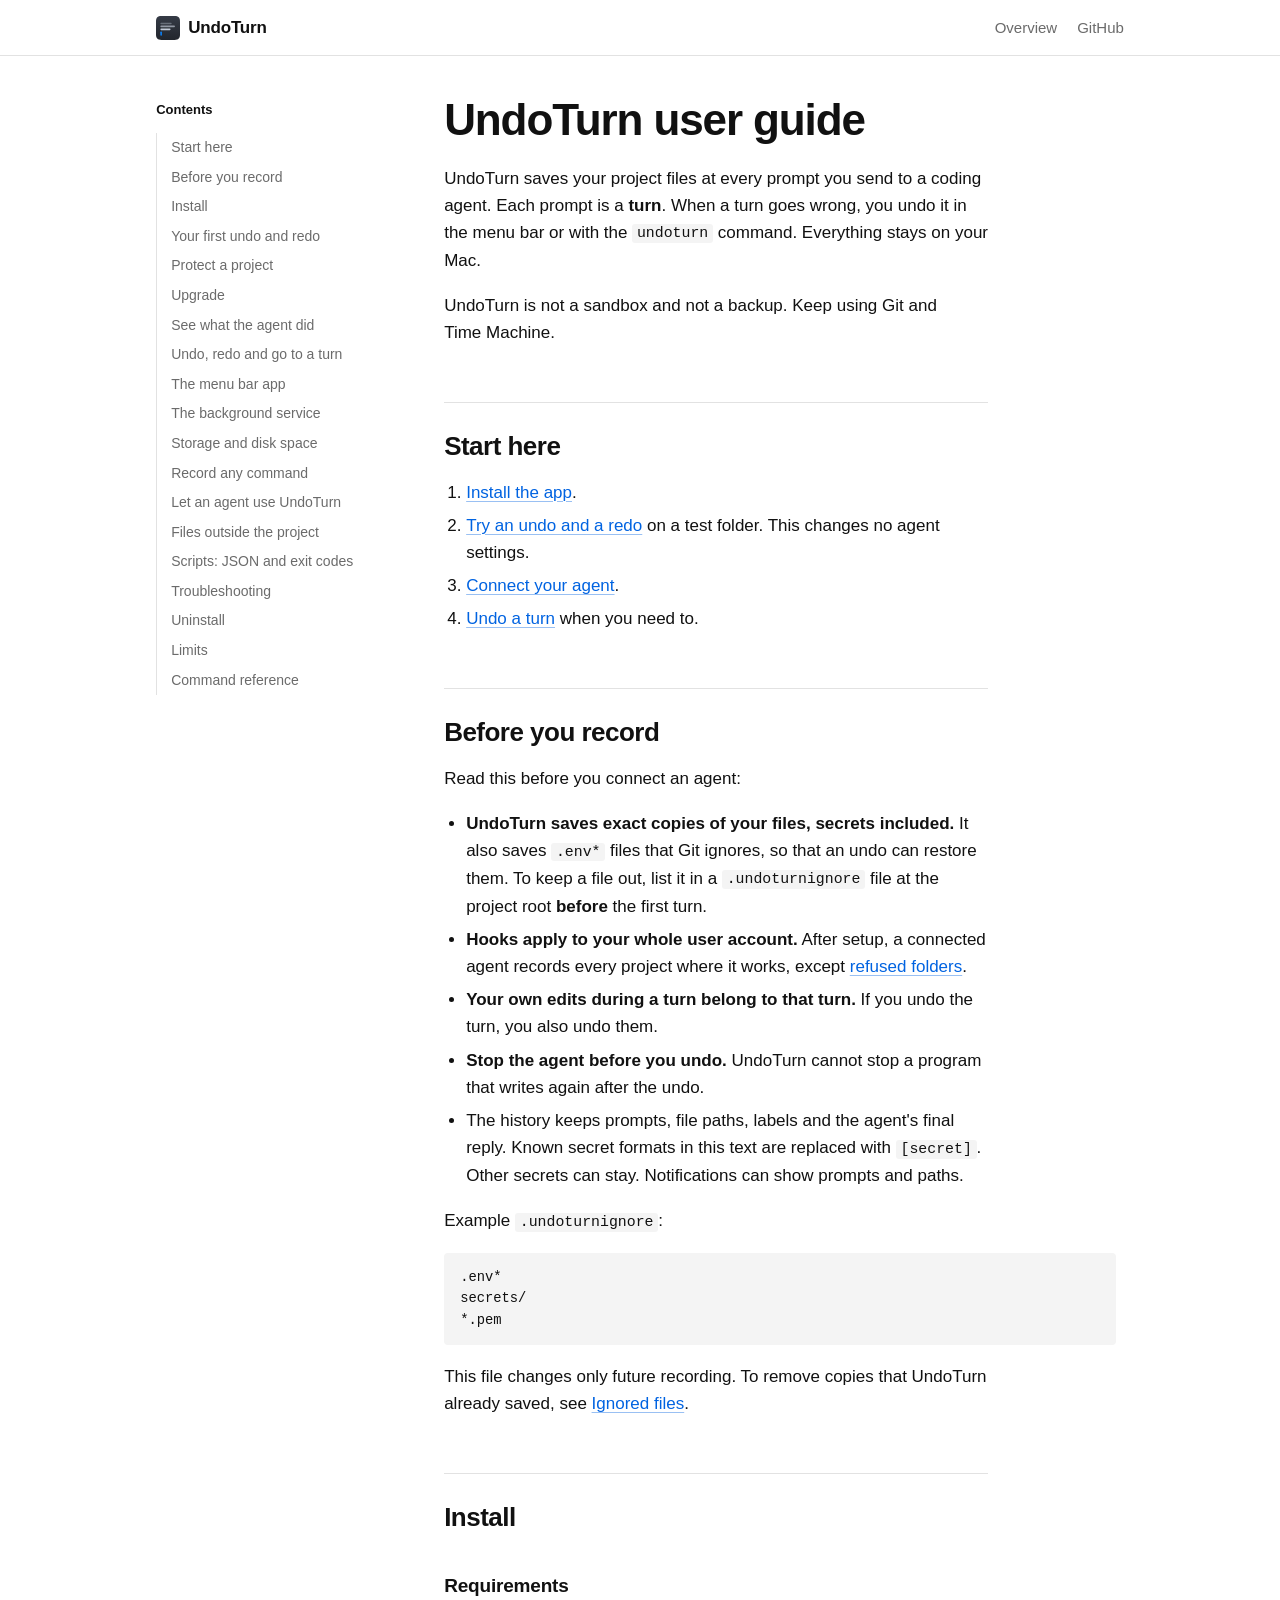
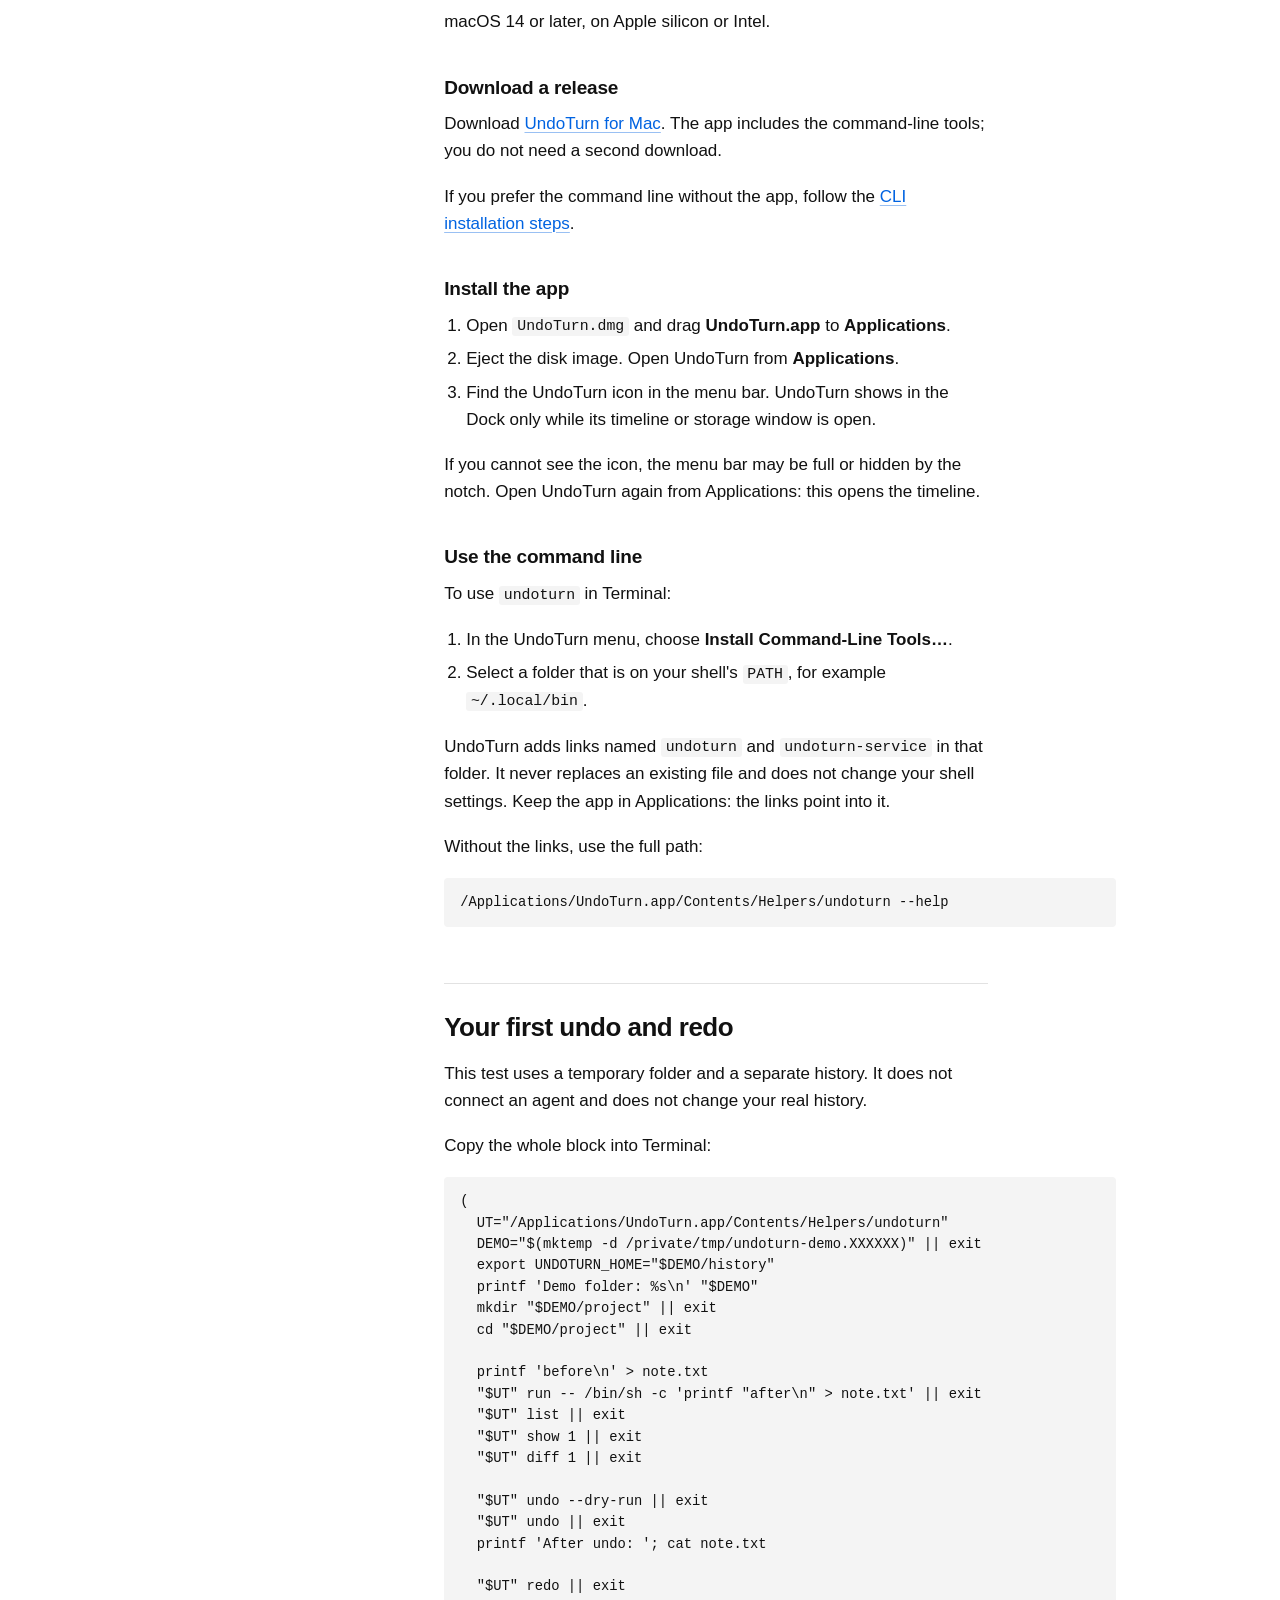
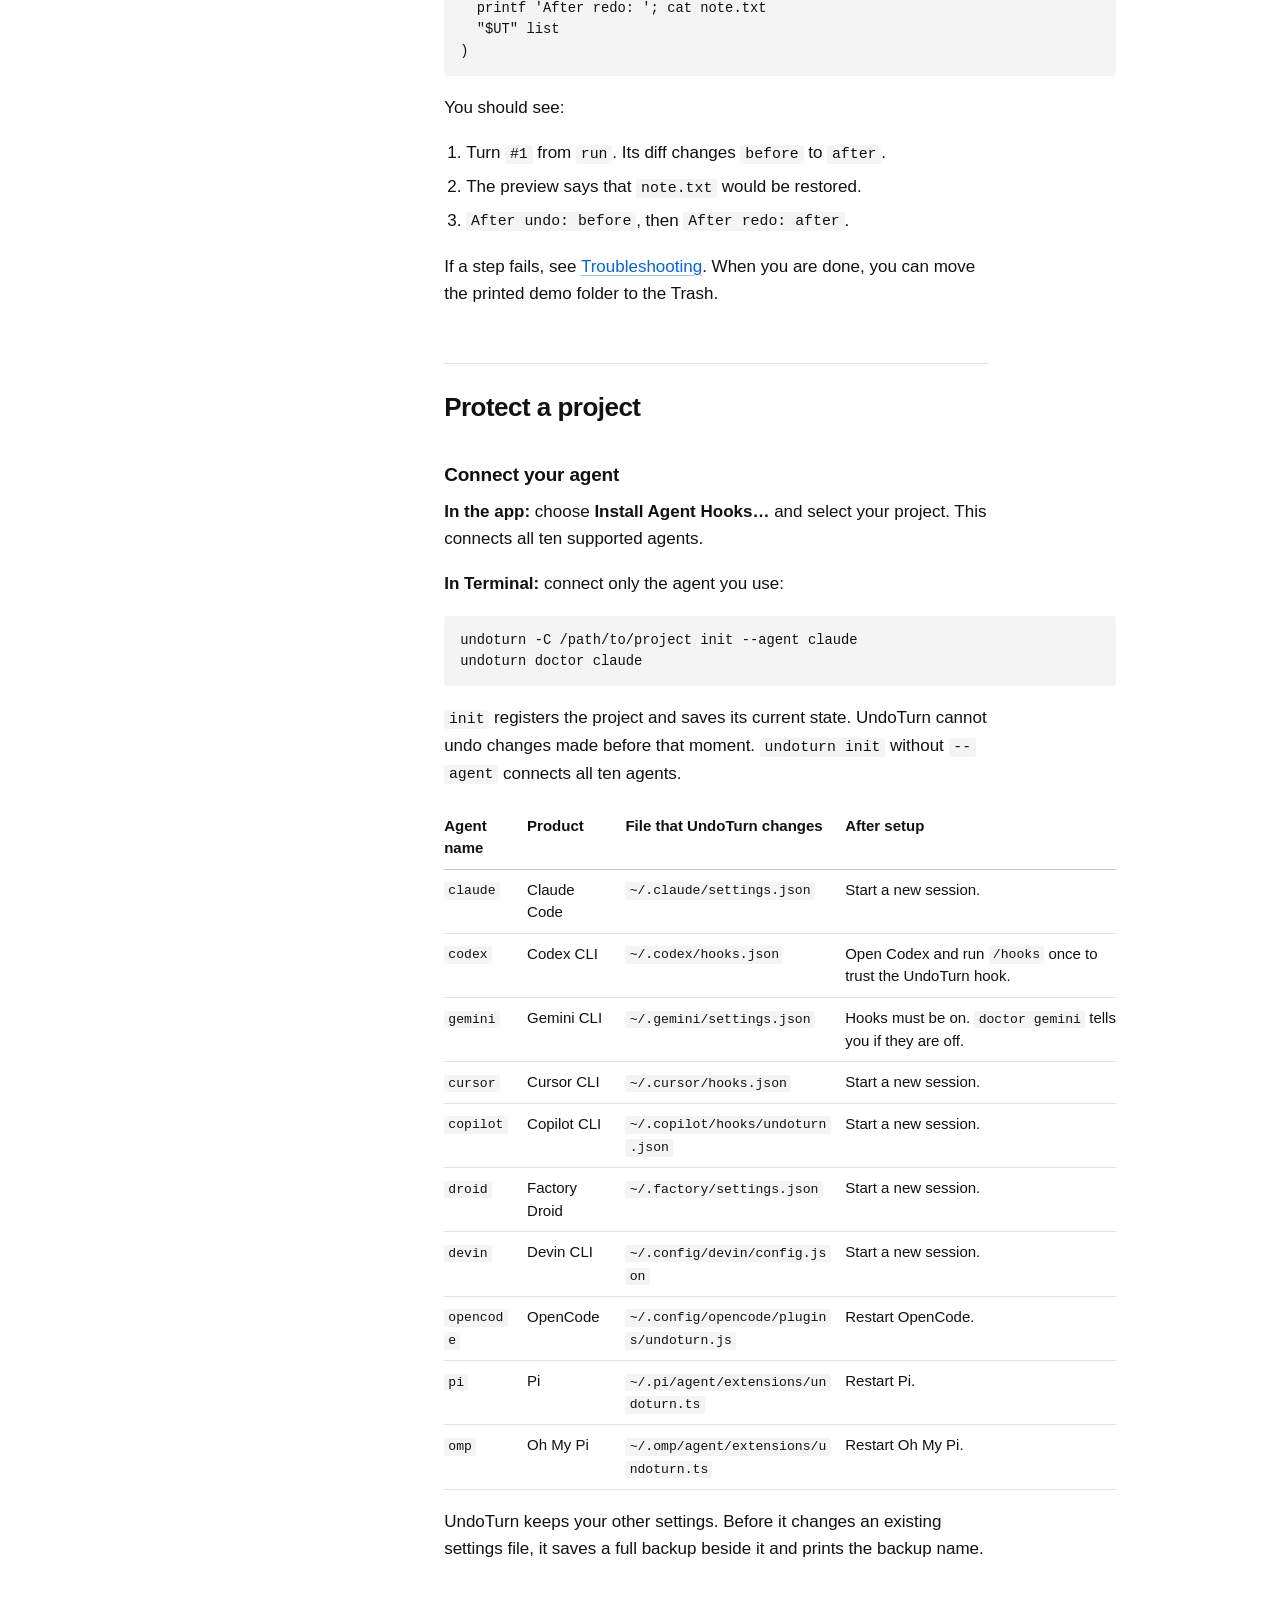
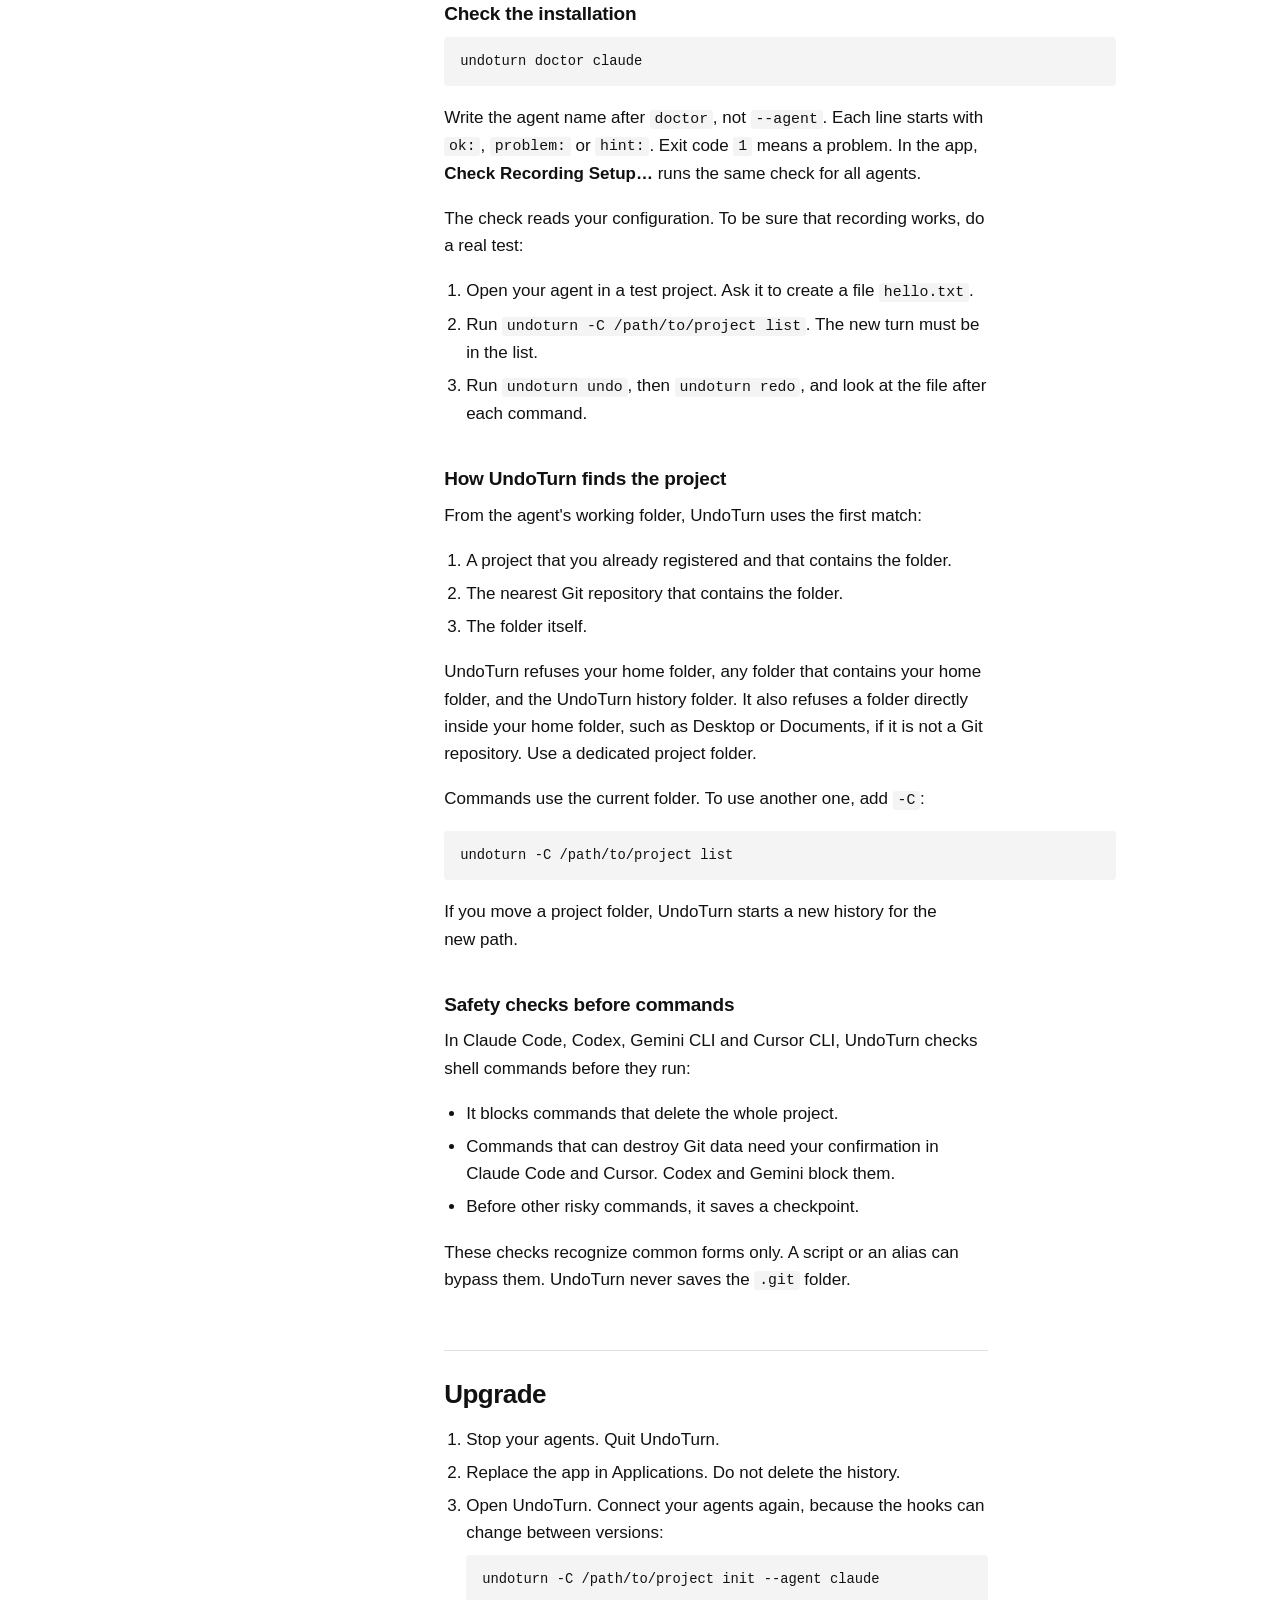
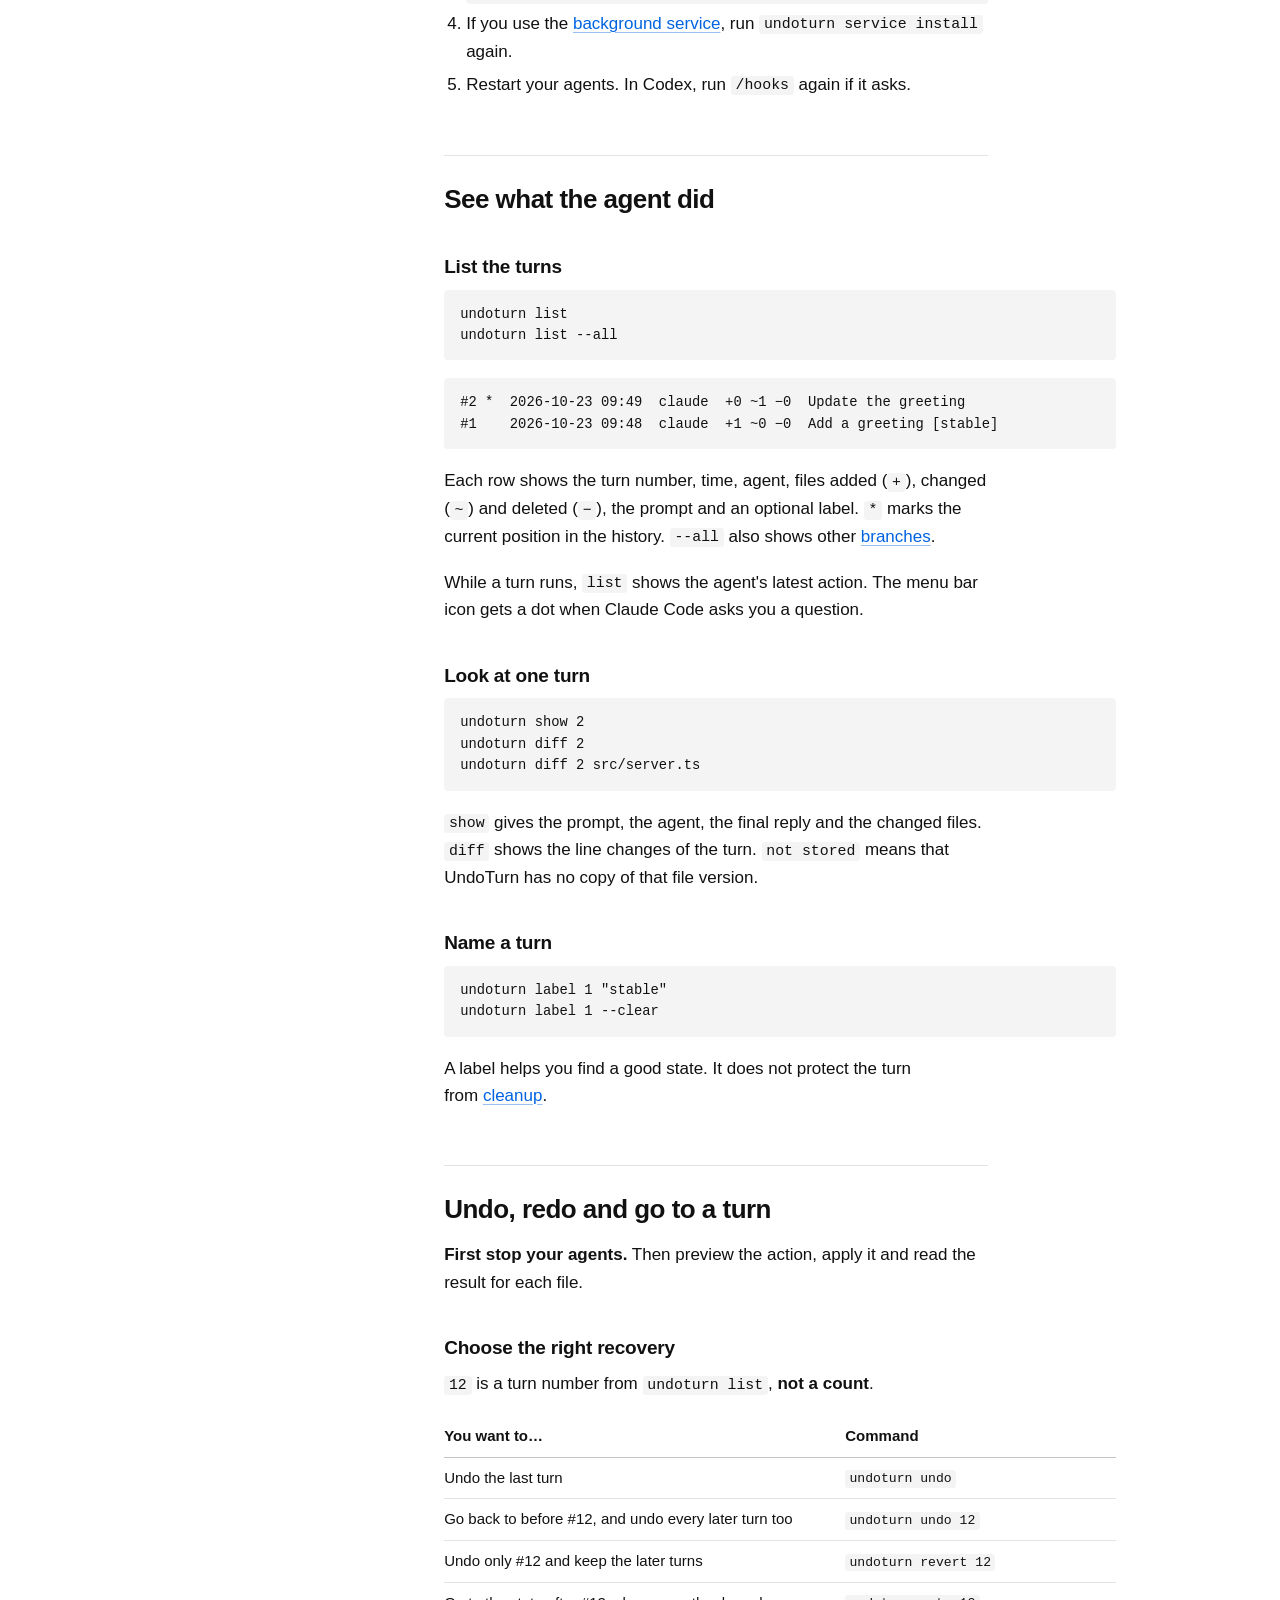
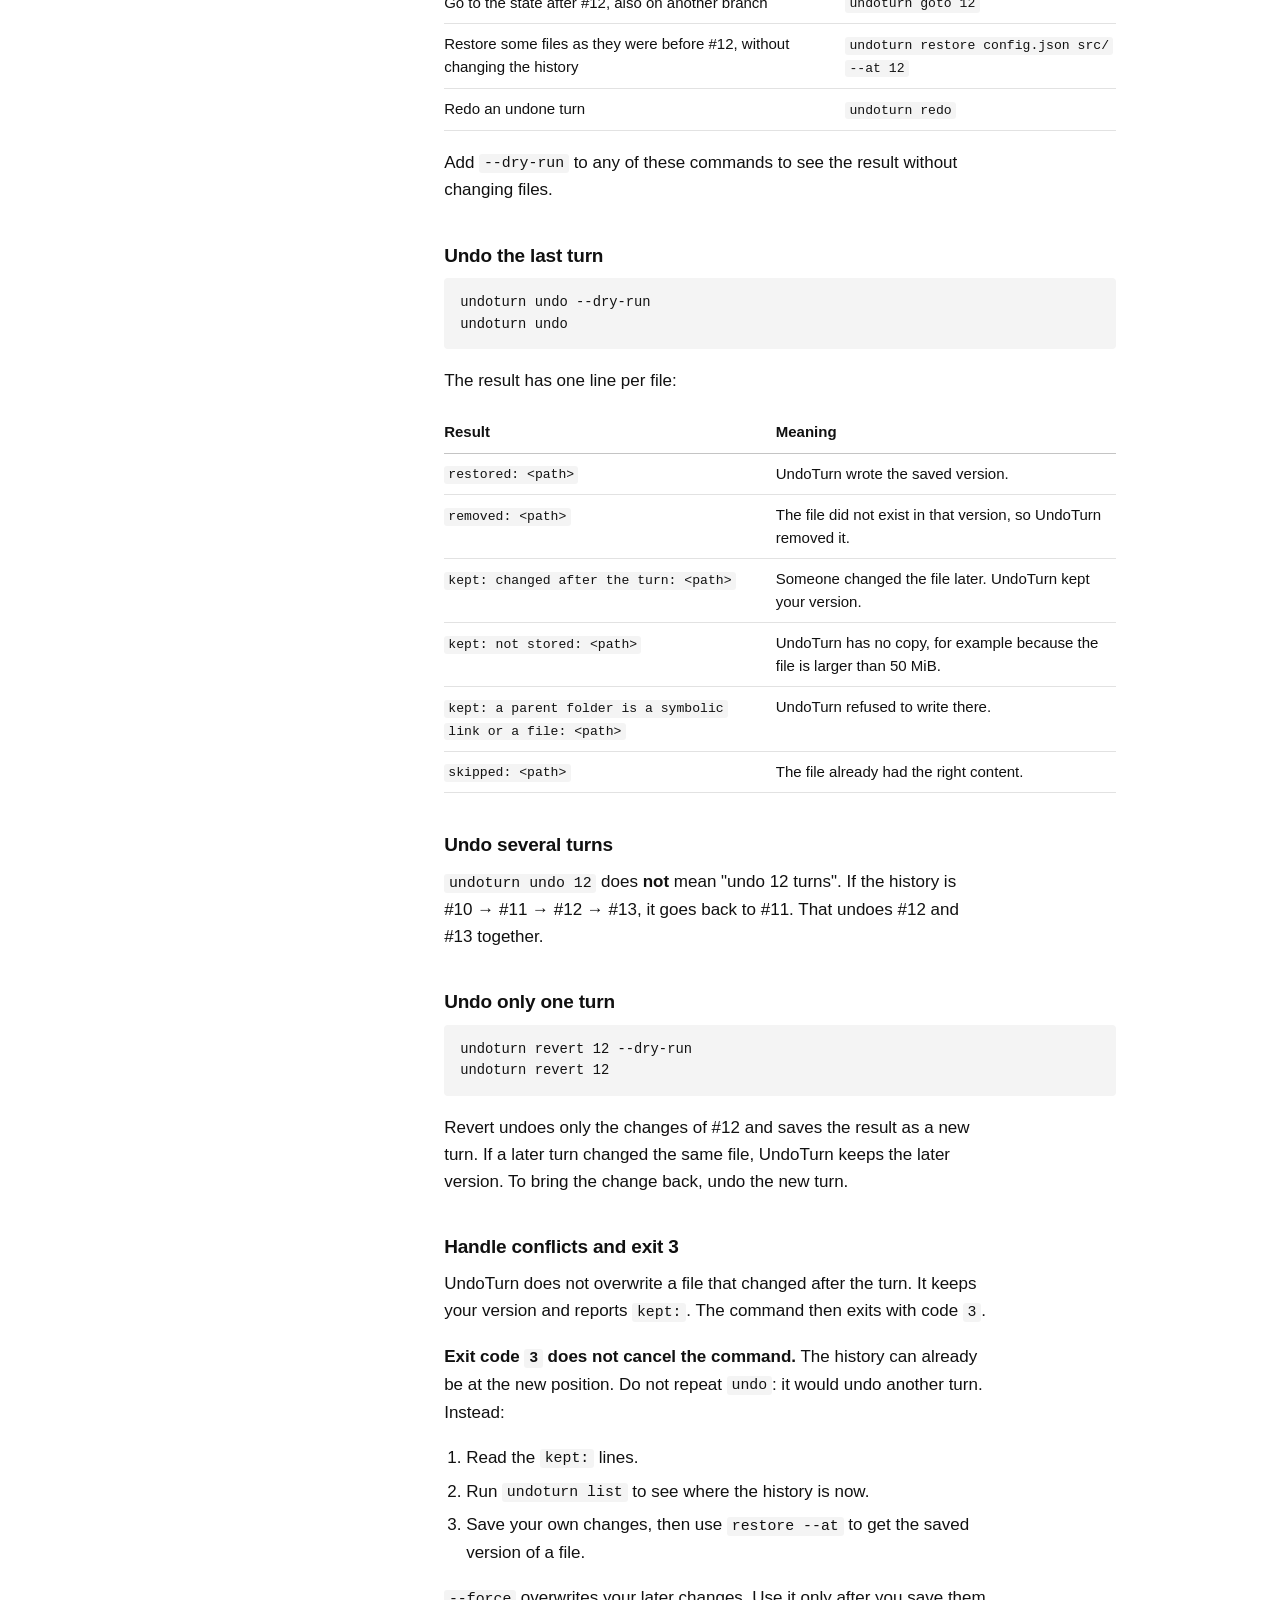
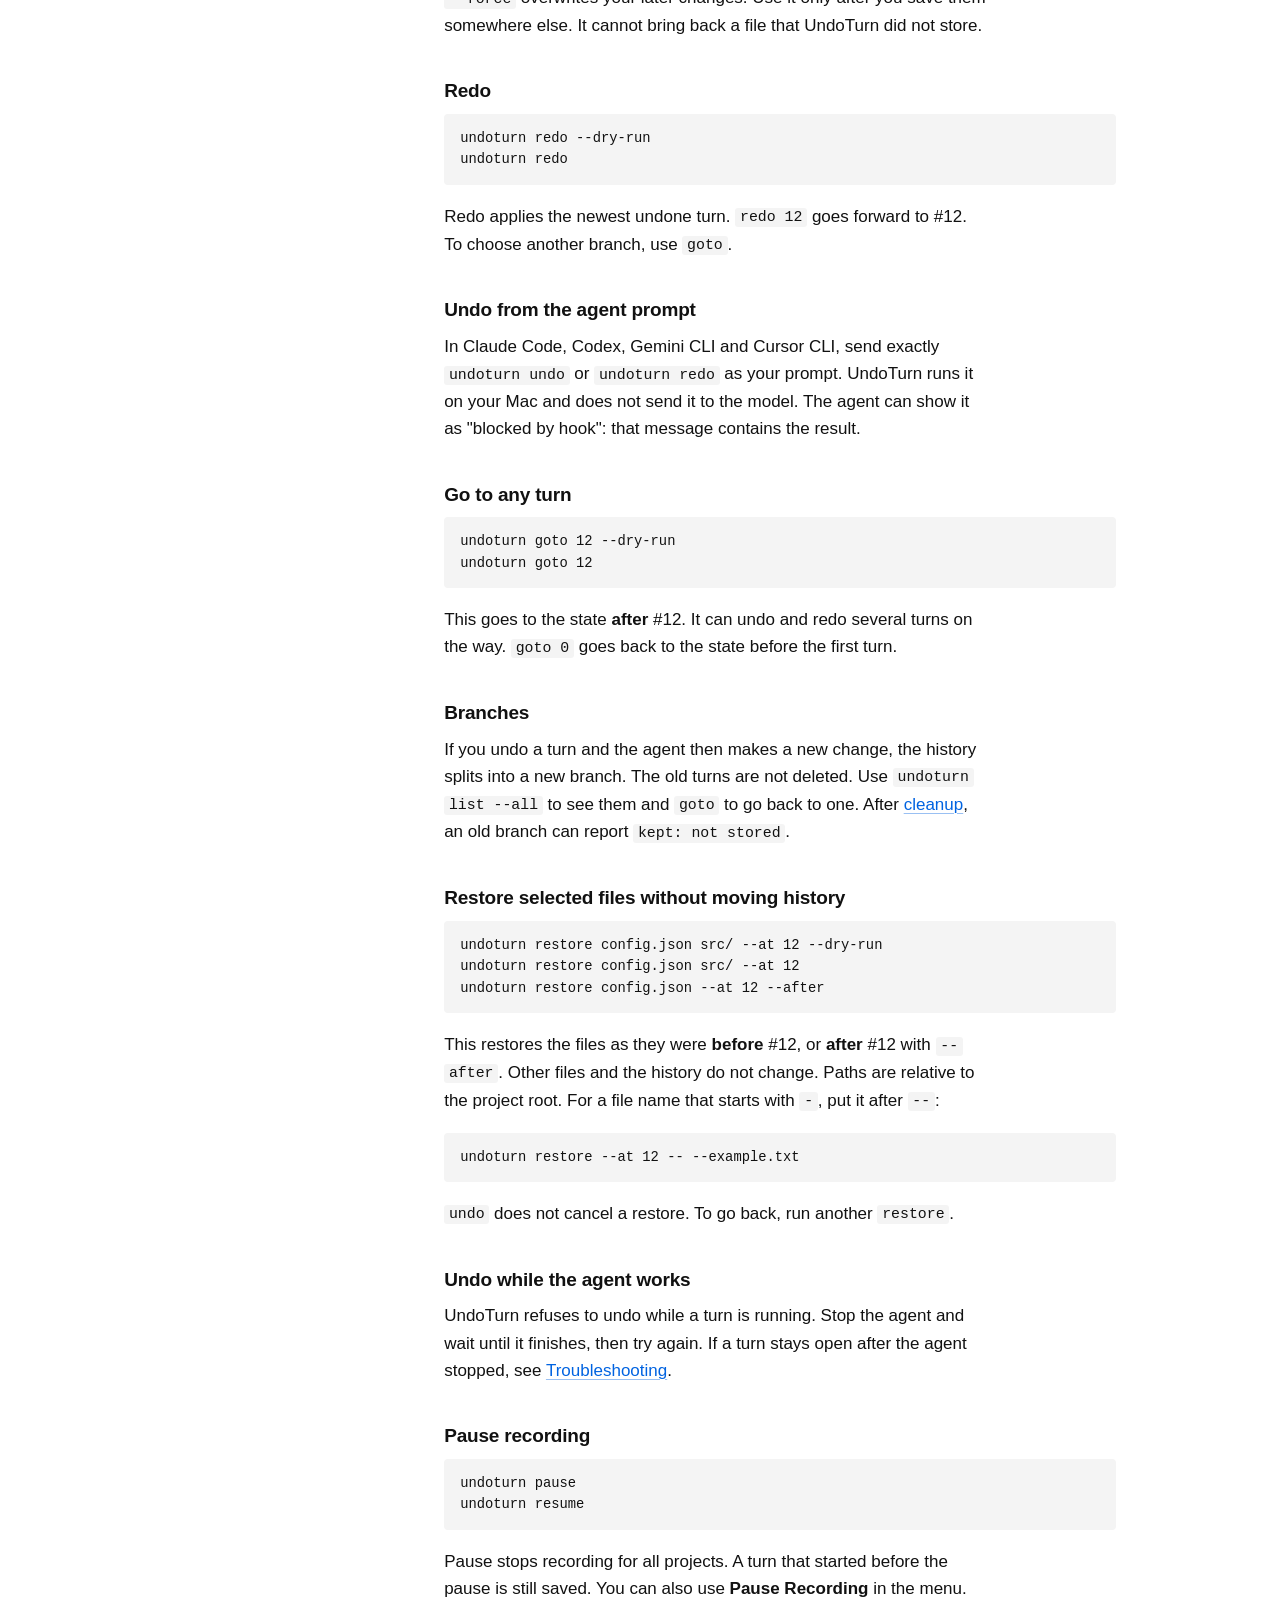
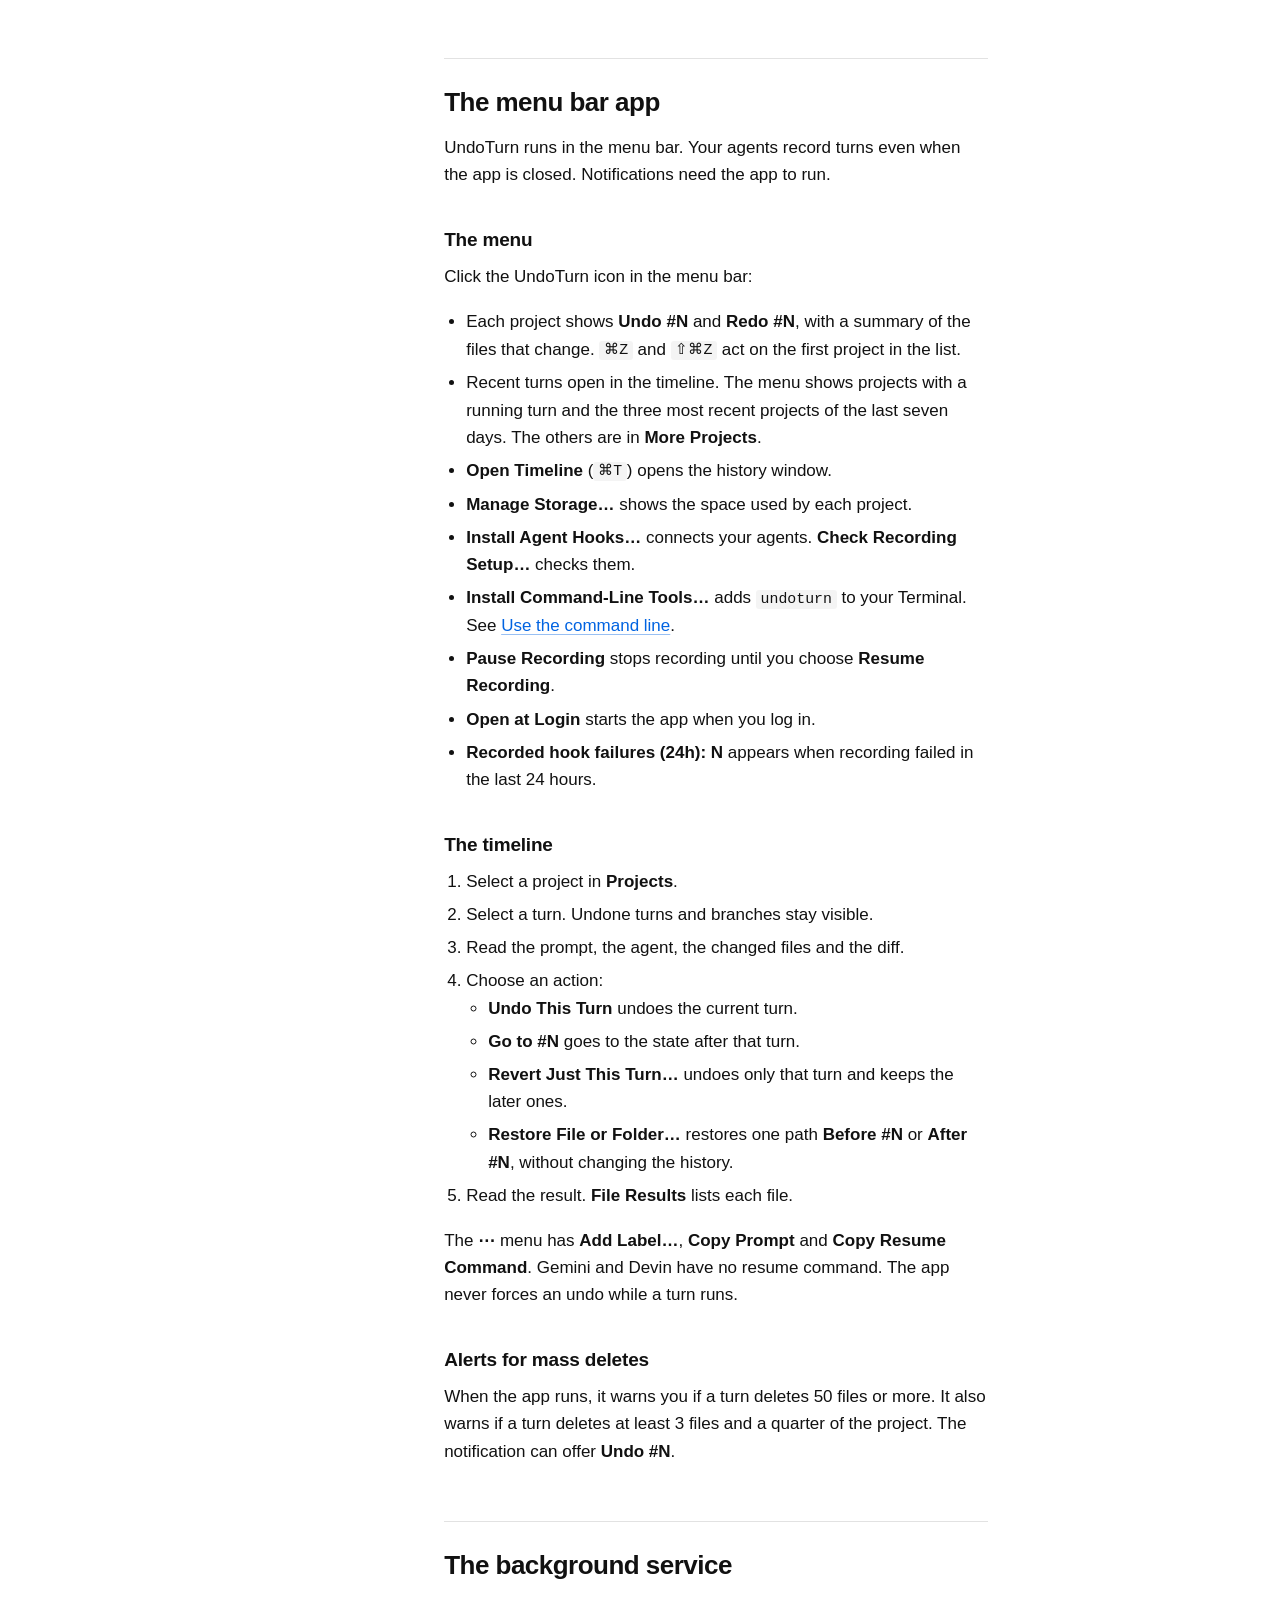
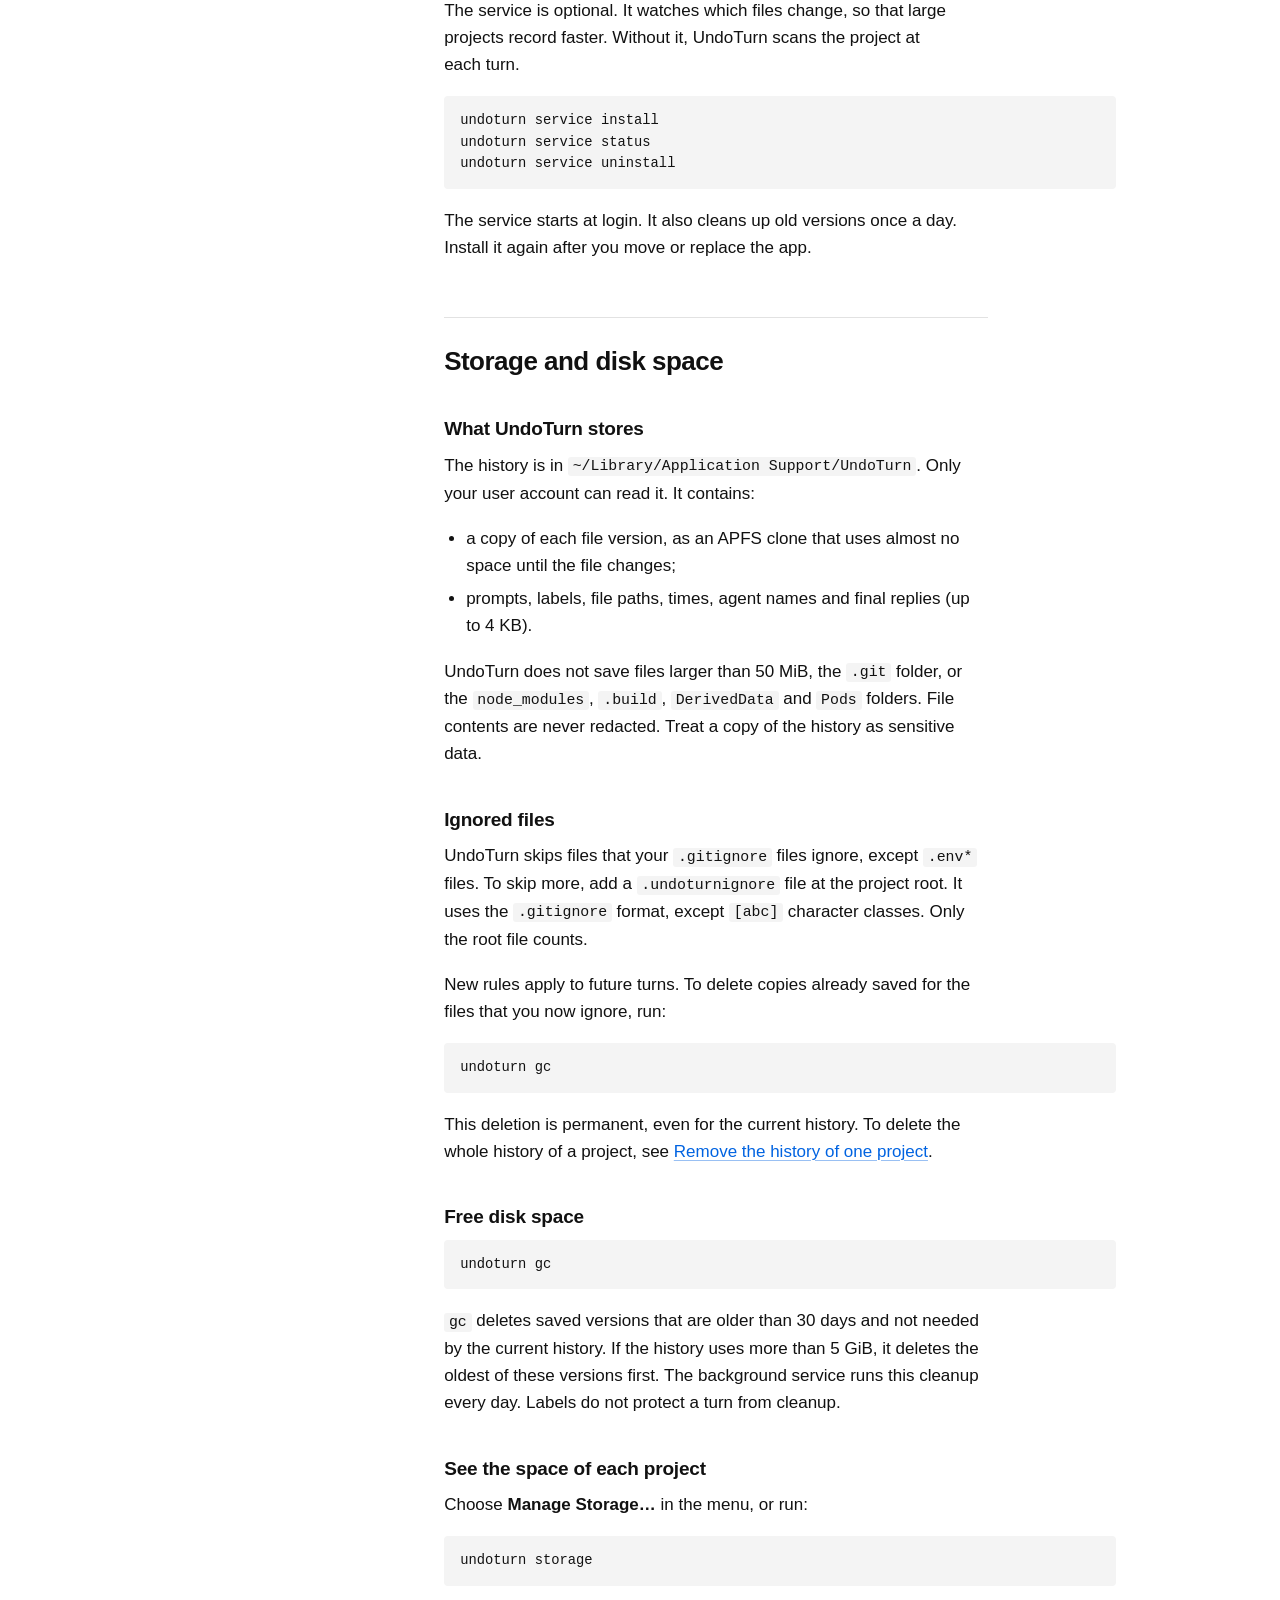
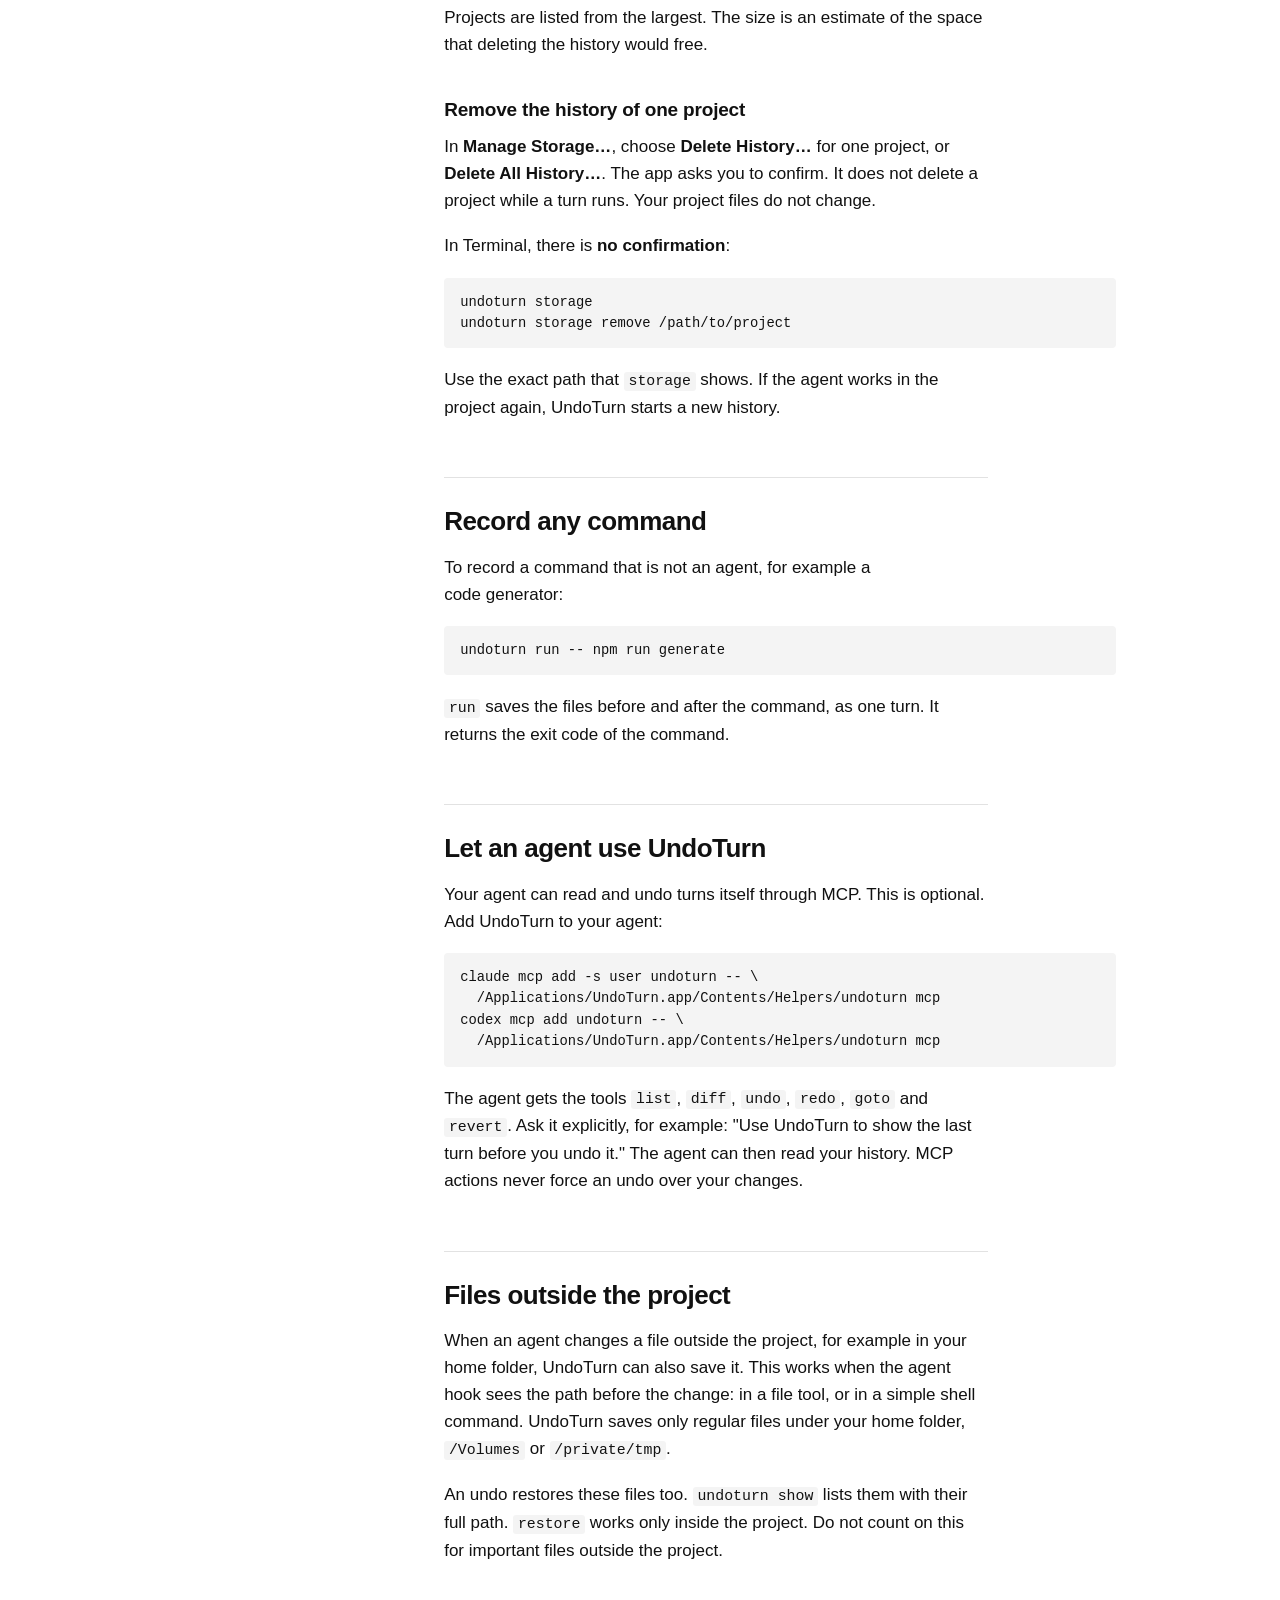
==== commit cd90d0e2: "Keep user guides focused on using UndoTurn Move build and signing details to the maintainer guide. S" ====
--- a/docs/guide.html
+++ b/docs/guide.html
@@ -103,37 +103,8 @@
 <h3 id="requirements"><a href="#requirements">Requirements</a></h3>
 <p>macOS 14 or later, on Apple silicon or Intel.</p>
 <h3 id="download-a-release"><a href="#download-a-release">Download a release</a></h3>
-<p>Each <a href="https://github.com/HugoLopes45/undoturn/releases">release</a> has:</p>
-<div class="table-scroll" tabindex="0">
-<table>
-<thead>
-<tr>
-<th>File</th>
-<th>Contents</th>
-</tr>
-</thead>
-<tbody>
-<tr>
-<td><code>UndoTurn.dmg</code></td>
-<td>The menu bar app, with the CLI and the service in <code>Contents/Helpers</code></td>
-</tr>
-<tr>
-<td><code>undoturn-macos-universal.tar.gz</code></td>
-<td>The CLI and the service only</td>
-</tr>
-<tr>
-<td><code>SHA256SUMS</code></td>
-<td>The SHA-256 of each file</td>
-</tr>
-</tbody>
-</table>
-</div>
-<p>The app and CLI archive are universal, signed with a Developer ID and notarized by Apple. Download <code>SHA256SUMS</code> from the same release, place it beside your download, then check it:</p>
-<pre class="sh" tabindex="0"><code>shasum -a 256 -c SHA256SUMS --ignore-missing</code></pre>
-<p>Releases built by GitHub Actions also include a <a href="https://docs.github.com/actions/security-for-github-actions/using-artifact-attestations">build provenance attestation</a>. Their release notes identify that build method. For those releases, you can also run:</p>
-<pre class="sh" tabindex="0"><code>gh attestation verify UndoTurn.dmg --repo HugoLopes45/undoturn</code></pre>
-<p>Locally built releases have Apple signing and notarization, but no GitHub build attestation. A checksum detects a changed download; it does not authenticate the publisher.</p>
-<p>Then install the DMG as described below, or extract the archive and copy <code>undoturn</code> and <code>undoturn-service</code> to the same stable folder, for example <code>~/.local/bin</code>.</p>
+<p>Download <a href="https://github.com/HugoLopes45/undoturn/releases/latest/download/UndoTurn.dmg">UndoTurn for Mac</a>. The app includes the command-line tools; you do not need a second download.</p>
+<p>If you prefer the command line without the app, follow the <a href="https://github.com/HugoLopes45/undoturn#quick-start">CLI installation steps</a>.</p>
 <h3 id="install-the-app"><a href="#install-the-app">Install the app</a></h3>
 <ol type="1">
 <li>Open <code>UndoTurn.dmg</code> and drag <strong>UndoTurn.app</strong> to <strong>Applications</strong>.</li>
@@ -150,13 +121,6 @@
 <p>UndoTurn adds links named <code>undoturn</code> and <code>undoturn-service</code> in that folder. It never replaces an existing file and does not change your shell settings. Keep the app in Applications: the links point into it.</p>
 <p>Without the links, use the full path:</p>
 <pre class="sh" tabindex="0"><code>/Applications/UndoTurn.app/Contents/Helpers/undoturn --help</code></pre>
-<h3 id="build-from-source"><a href="#build-from-source">Build from source</a></h3>
-<p>You need Xcode 26 or later. From a clone of the repository:</p>
-<pre class="sh" tabindex="0"><code>swift build -c release --product undoturn
-swift build -c release --product undoturn-service
-mkdir -p &quot;$HOME/.local/bin&quot;
-cp .build/release/undoturn .build/release/undoturn-service &quot;$HOME/.local/bin/&quot;</code></pre>
-<p>To build the app: <code>sh scripts/build-app.sh .build/UndoTurn-local.app</code>. To build a DMG: <code>sh scripts/package-app.sh .build/dist/UndoTurn-local.dmg</code>. Without a Developer ID, the result is not notarized and macOS can block it. If macOS blocks a build you trust, use <strong>System Settings → Privacy &amp; Security → Open Anyway</strong>. Do not turn off Gatekeeper.</p>
 <h2 id="your-first-undo-and-redo"><a href="#your-first-undo-and-redo">Your first undo and redo</a></h2>
 <p>This test uses a temporary folder and a separate history. It does not connect an agent and does not change your real history.</p>
 <p>Copy the whole block into Terminal:</p>
